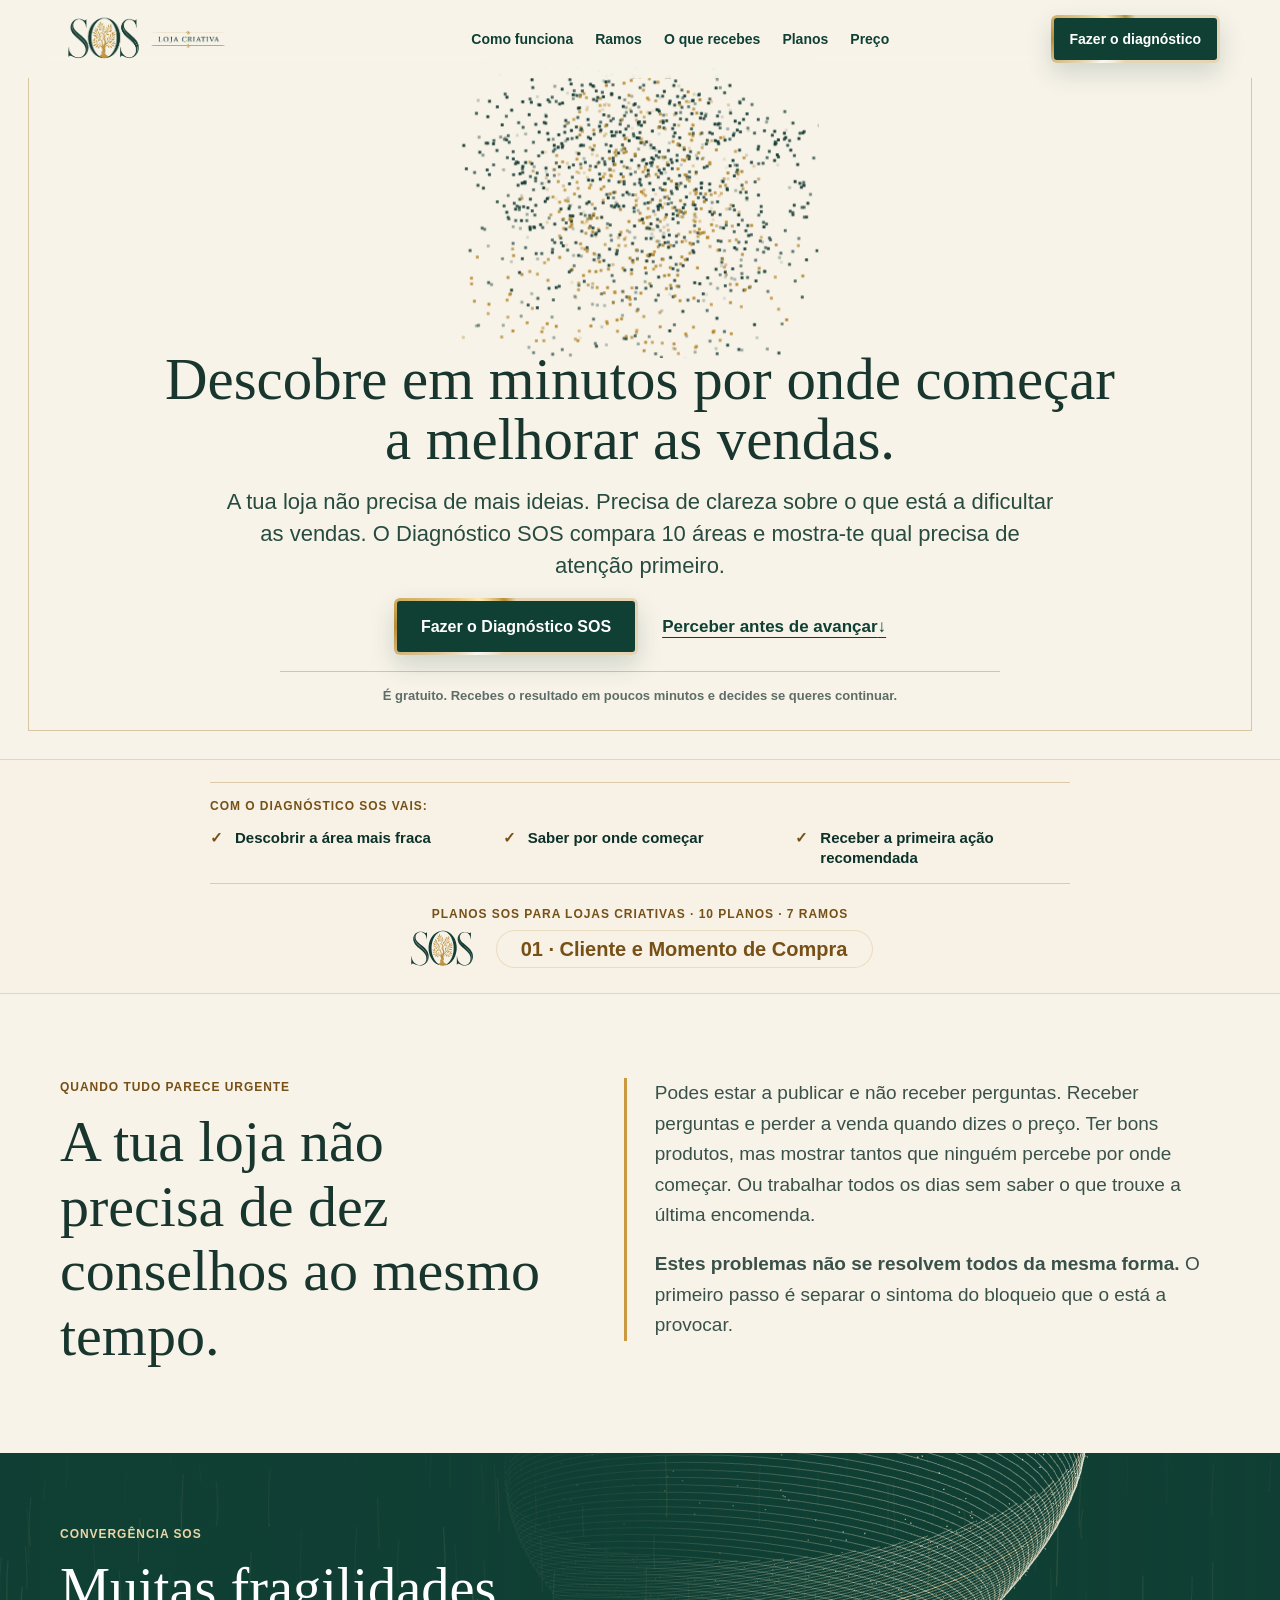
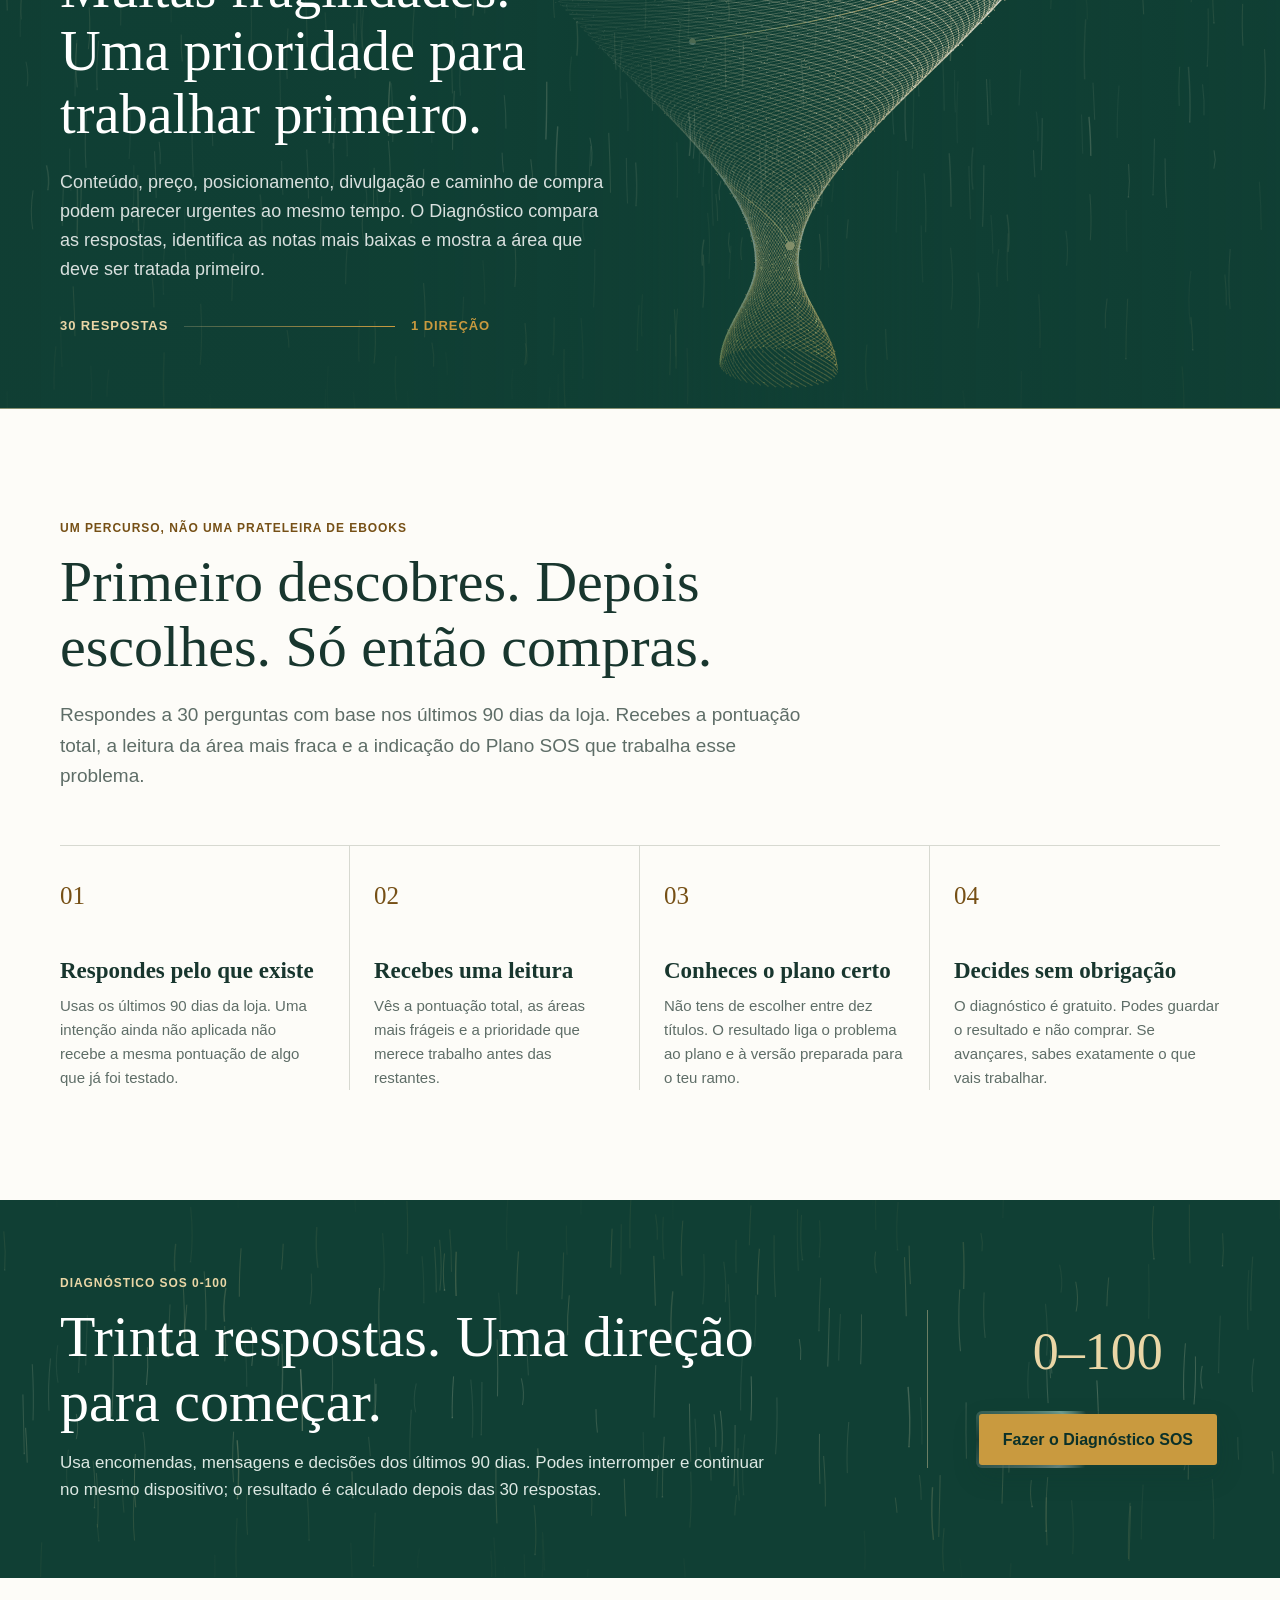
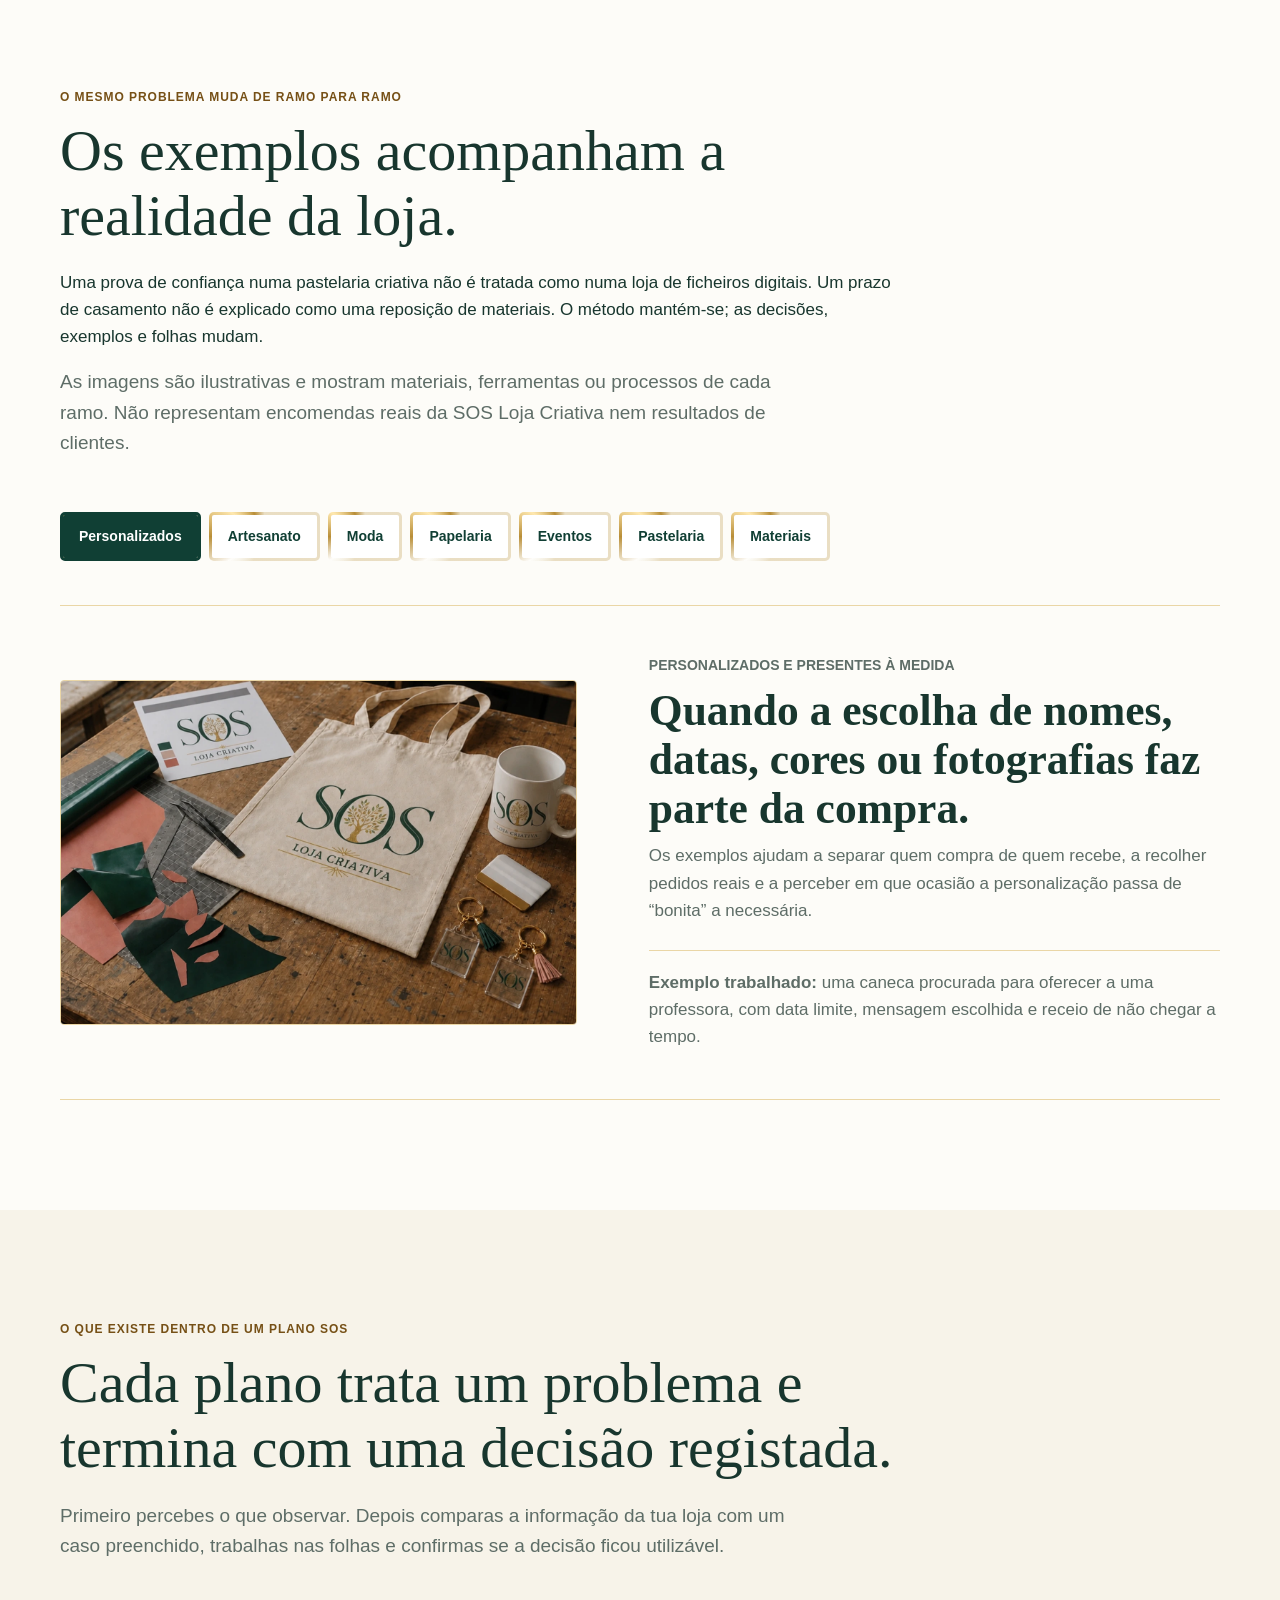
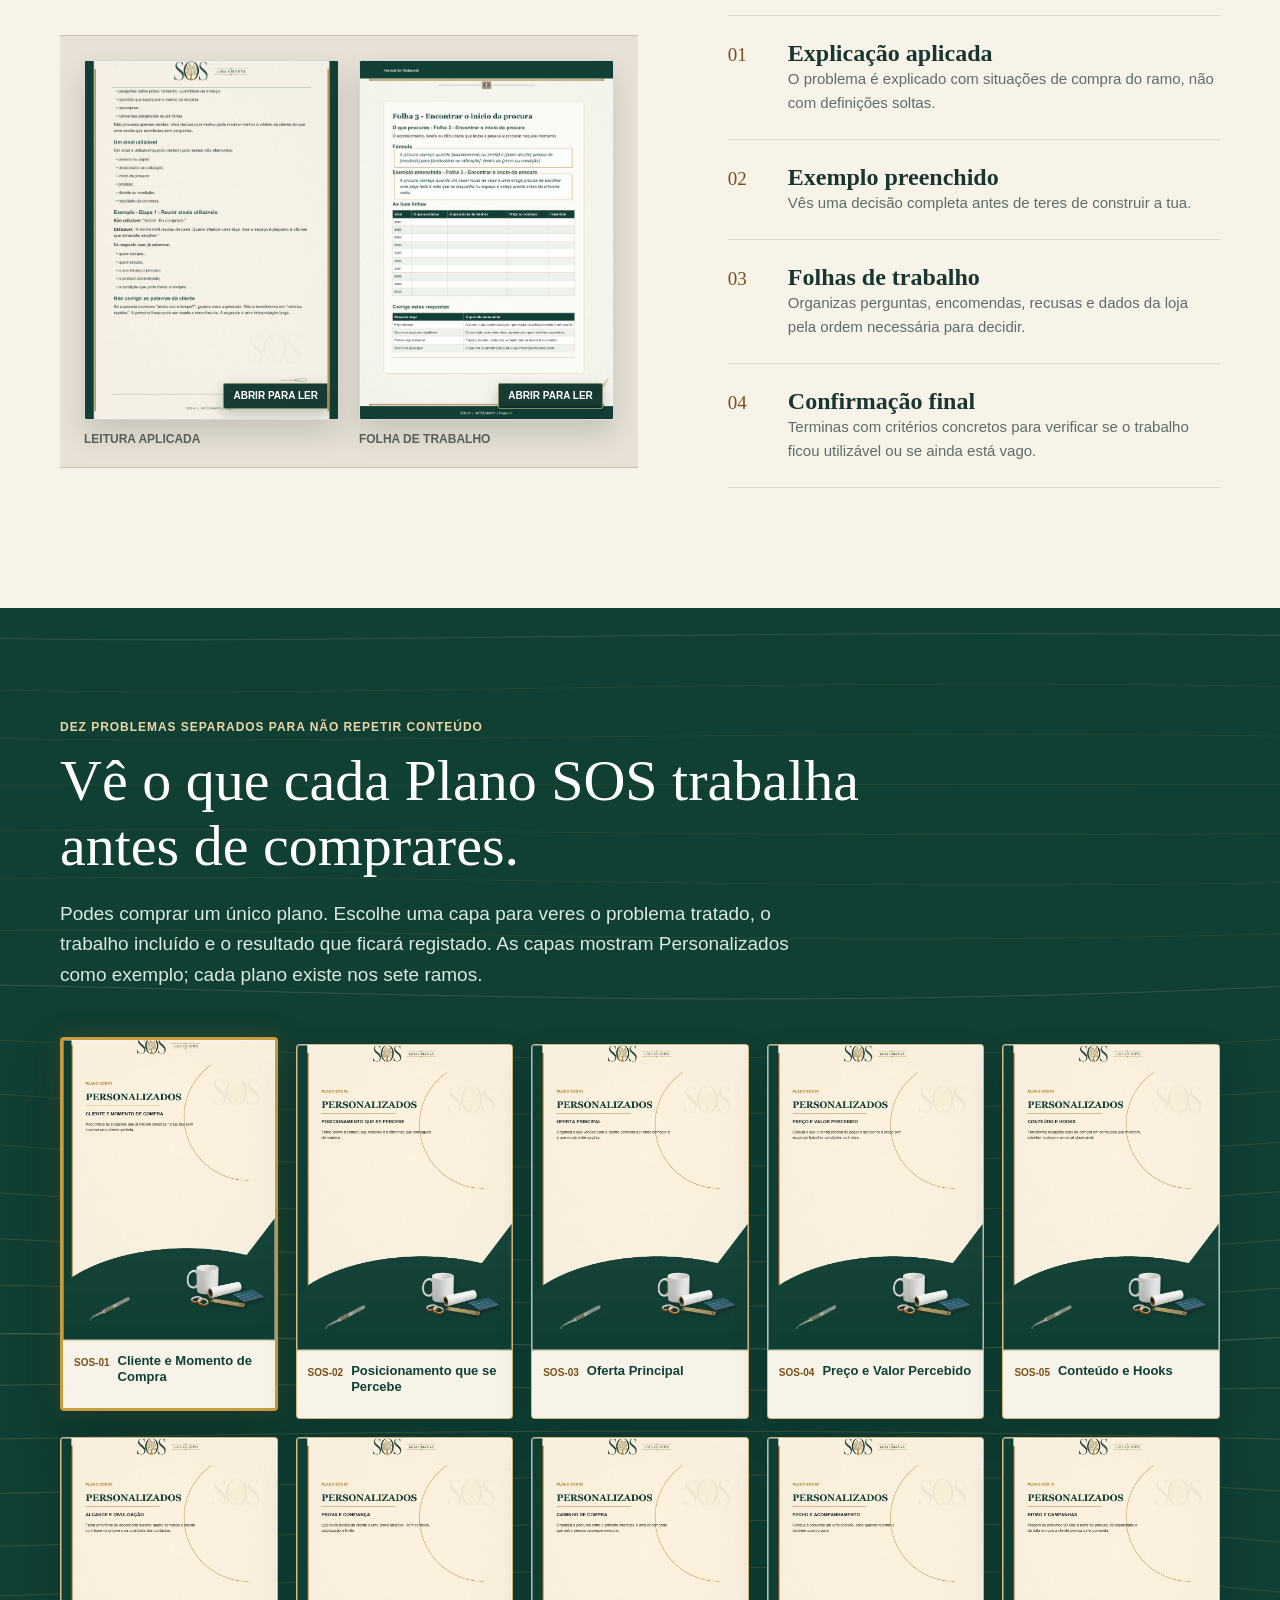
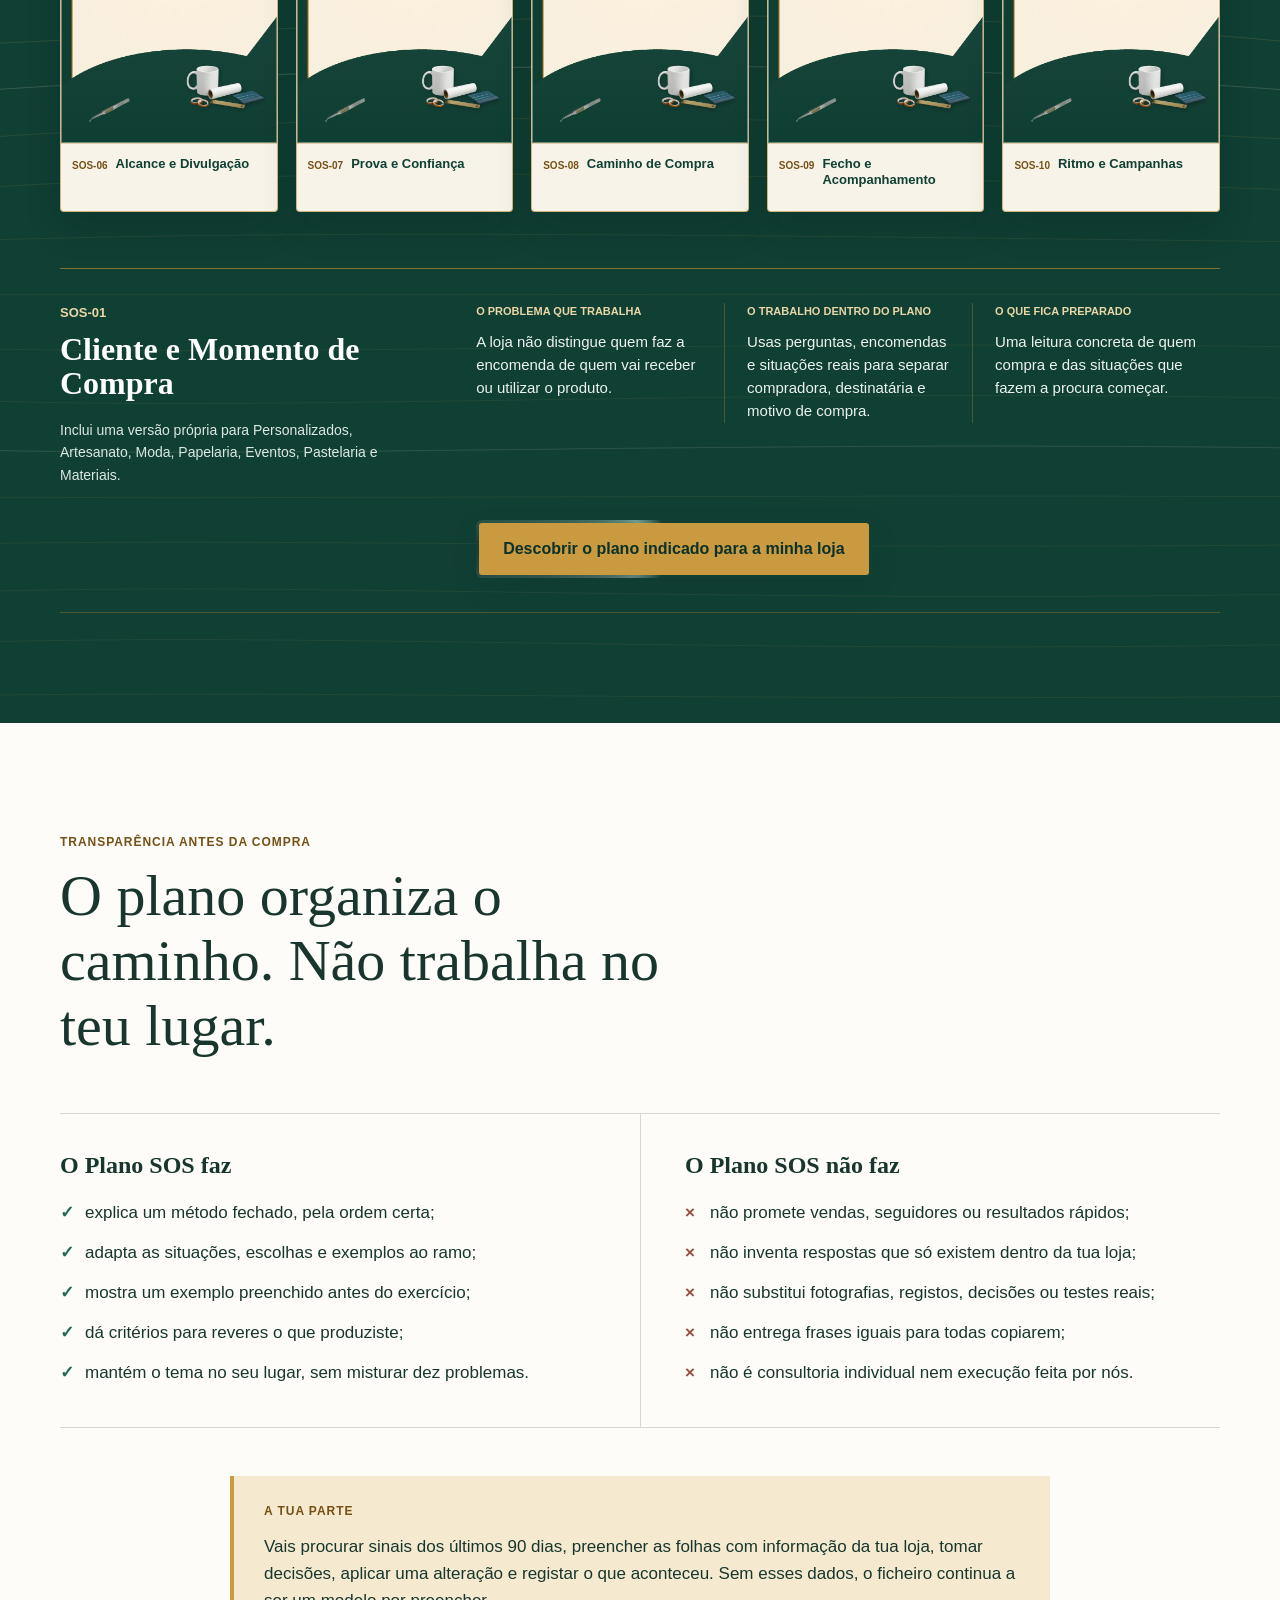
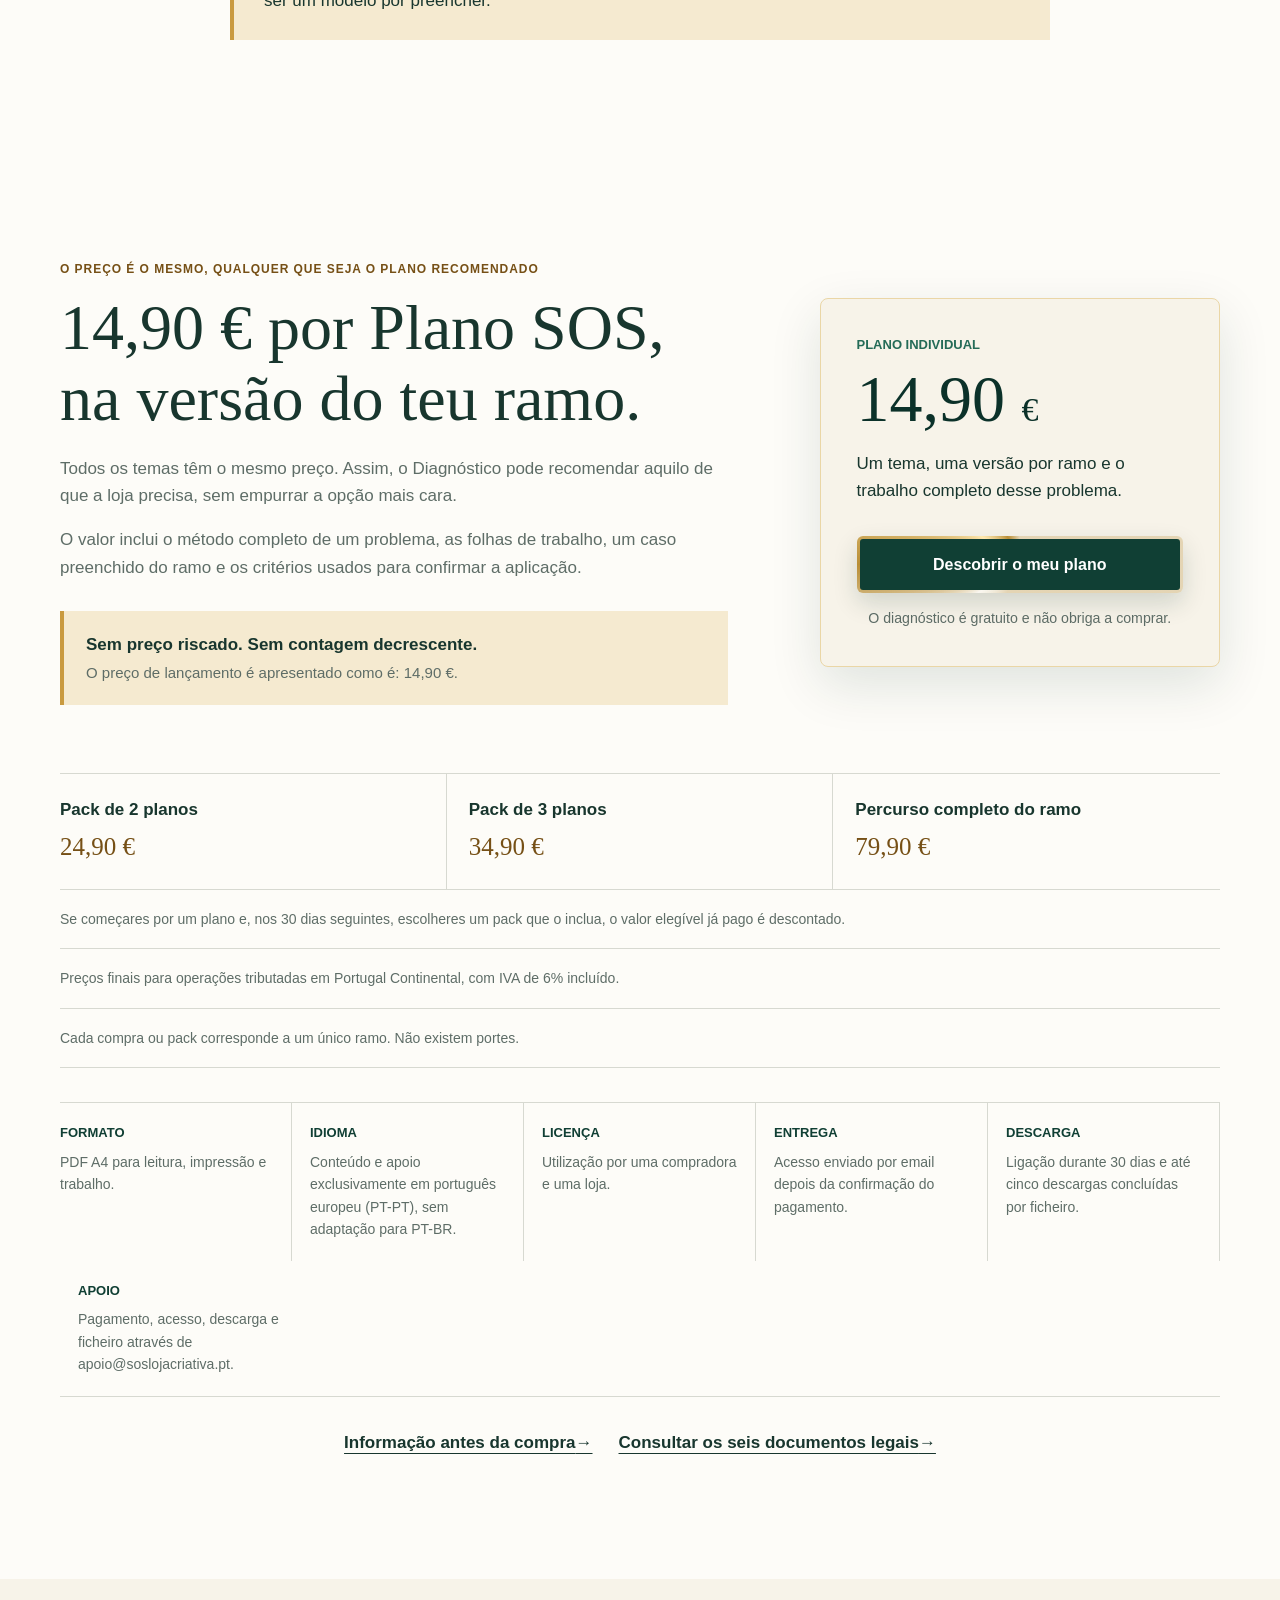
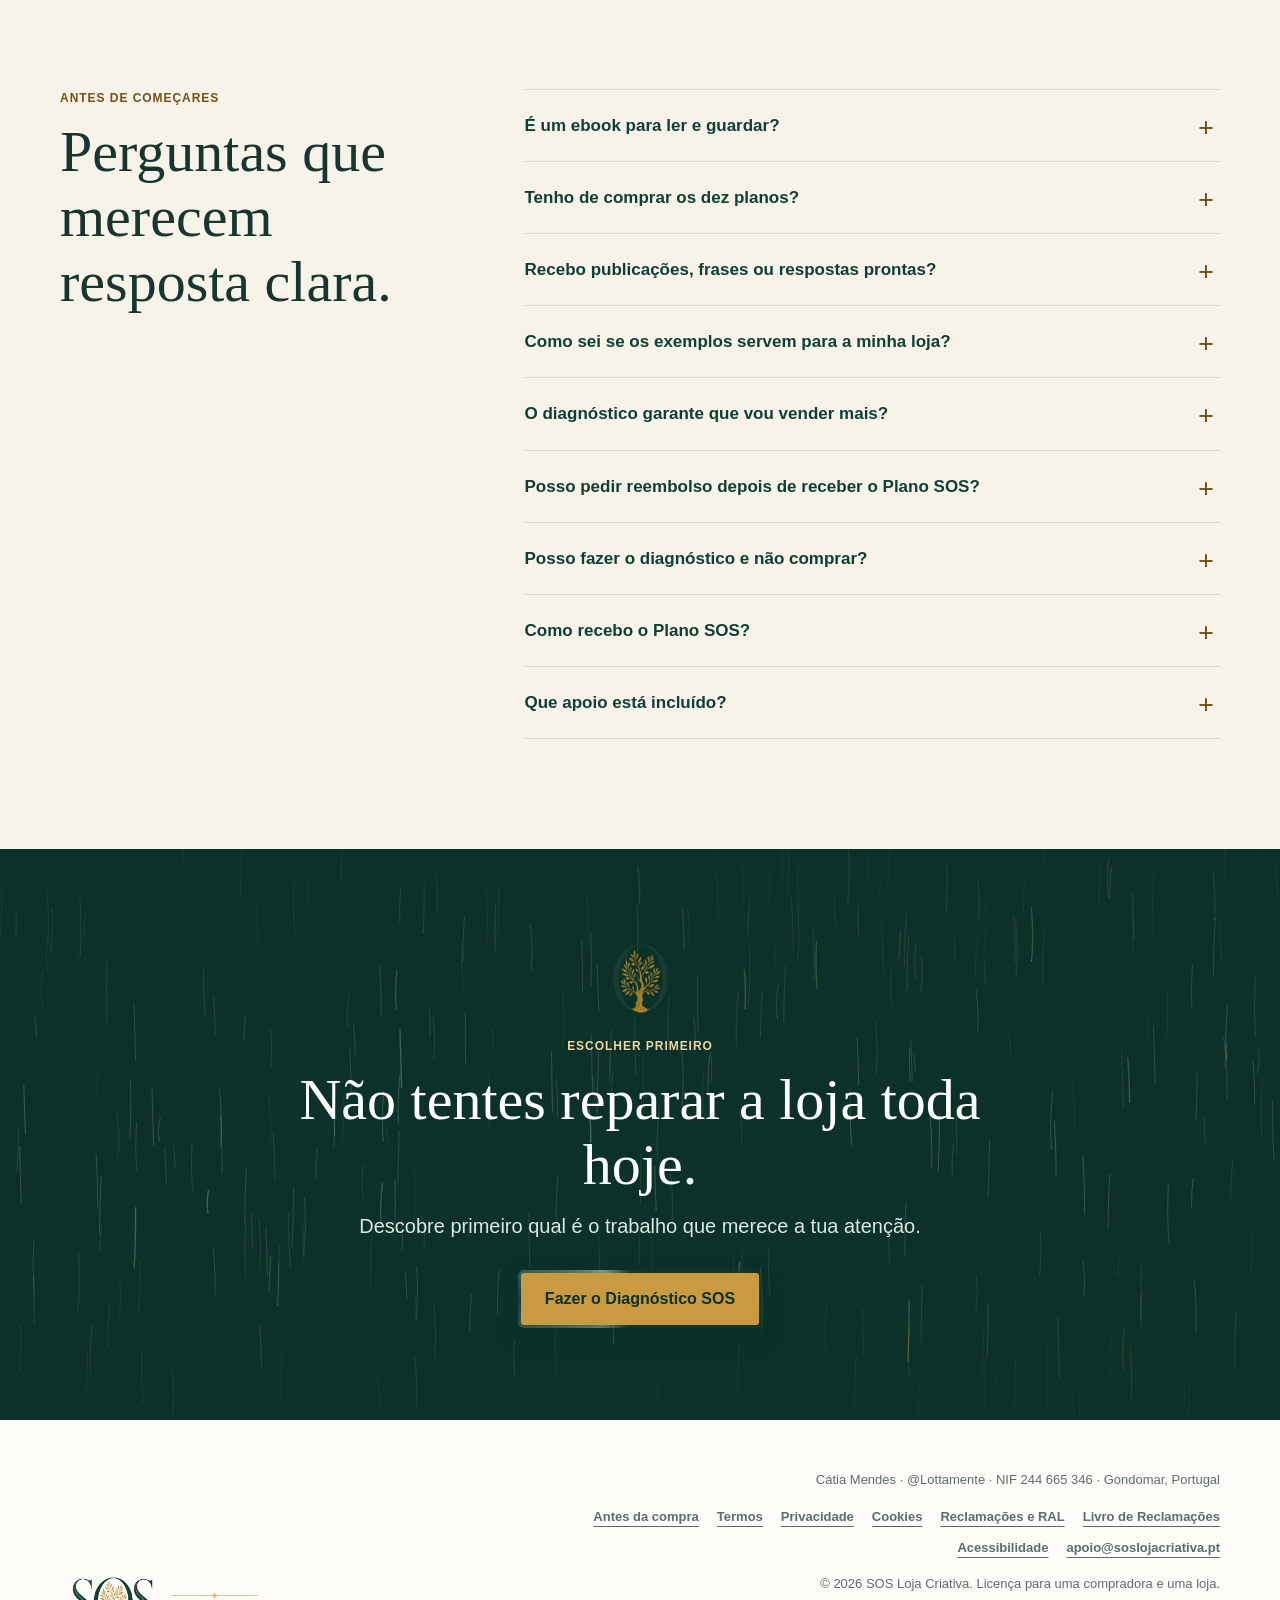
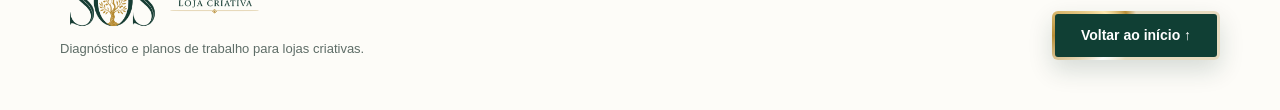
==== index.html @ 716ecaa1 "Refocus landing hero on diagnosis" ====
<!doctype html>
<html lang="pt-PT">
<head>
  <meta charset="utf-8">
  <meta name="viewport" content="width=device-width, initial-scale=1">
  <meta name="description" content="Descobre qual das 10 áreas da tua loja precisa de atenção primeiro e recebe uma direção clara para começares.">
  <meta name="theme-color" content="#103f34">
  <meta property="og:type" content="website">
  <meta property="og:title" content="Descobre por onde começar a melhorar as vendas | SOS Loja Criativa">
  <meta property="og:description" content="Faz o Diagnóstico SOS gratuito e percebe qual das 10 áreas da tua loja precisa de atenção primeiro.">
  <meta property="og:url" content="https://soslojacriativa.pt/">
  <meta property="og:image" content="https://soslojacriativa.pt/assets/og.png">
  <meta property="og:image:width" content="1200">
  <meta property="og:image:height" content="630">
  <meta property="og:image:alt" content="Planos SOS para lojas criativas">
  <meta name="twitter:card" content="summary_large_image">
  <meta name="twitter:title" content="Descobre por onde começar a melhorar as vendas | SOS Loja Criativa">
  <meta name="twitter:description" content="Faz o Diagnóstico SOS gratuito e percebe qual das 10 áreas da tua loja precisa de atenção primeiro.">
  <meta name="twitter:image" content="https://soslojacriativa.pt/assets/og.png">
  <title>SOS Loja Criativa | Descobre por onde começar a melhorar as vendas</title>
  <link rel="canonical" href="https://soslojacriativa.pt/">
  <link rel="icon" type="image/png" href="assets/logo-icon.png">
  <link rel="stylesheet" href="styles.css?v=20260817-hero-problema-1">
  <script src="app.js?v=20260817-preview-reader-1" defer></script>
  <script src="sos-motion.js?v=20260814-documentacao-v2a" defer></script>
</head>
<body>
  <a class="skip-link" href="#conteudo" data-focus-target>Saltar para o conteúdo</a>

  <header class="site-header" data-header>
    <a class="brand" href="#inicio" aria-label="SOS Loja Criativa, início">
      <img src="assets/logo-horizontal.png" alt="SOS Loja Criativa">
    </a>
    <nav class="main-nav" aria-label="Navegação principal">
      <a href="#como-funciona">Como funciona</a>
      <a href="#ramos">Ramos</a>
      <a href="#o-que-recebes">O que recebes</a>
      <a href="#planos">Planos</a>
      <a href="#preco">Preço</a>
    </nav>
    <div class="header-actions">
      <a class="button button-small" href="diagnostico/index.html"><span class="button-effect-label">Fazer o diagnóstico</span></a>
    </div>
  </header>

  <main id="conteudo" tabindex="-1">
    <section class="hero" id="inicio" tabindex="-1">
      <div class="hero-logo-stage" aria-hidden="true">
        <div class="hero-logo" data-sos-logo data-logo-src="assets/logo-vertical.svg">
          <img class="hero-logo-fallback" src="assets/logo-vertical.svg" alt="" width="1600" height="1381">
          <canvas class="hero-logo-reveal" aria-hidden="true"></canvas>
          <div class="hero-logo-lens" aria-hidden="true">
            <img class="hero-logo-lens-image" src="assets/logo-vertical.svg" alt="" width="1600" height="1381">
          </div>
        </div>
      </div>
      <div class="hero-inner">
        <div class="hero-copy">
          <h1>Descobre em minutos por onde começar a melhorar as vendas.</h1>
          <p class="hero-lead">A tua loja não precisa de mais ideias. Precisa de clareza sobre o que está a dificultar as vendas. O Diagnóstico SOS compara 10 áreas e mostra-te qual precisa de atenção primeiro.</p>
          <div class="hero-actions">
            <a class="button" href="diagnostico/index.html"><span class="button-effect-label">Fazer o Diagnóstico SOS</span></a>
            <a class="text-link" href="#como-funciona">Perceber antes de avançar <span aria-hidden="true">↓</span></a>
          </div>
          <p class="hero-trust">É gratuito. Recebes o resultado em poucos minutos e decides se queres continuar.</p>
        </div>
      </div>
      <ol class="visually-hidden">
        <li>SOS-01 Cliente e Momento de Compra</li>
        <li>SOS-02 Posicionamento que se Percebe</li>
        <li>SOS-03 Oferta Principal</li>
        <li>SOS-04 Preço e Valor Percebido</li>
        <li>SOS-05 Conteúdo e Hooks</li>
        <li>SOS-06 Alcance e Divulgação</li>
        <li>SOS-07 Prova e Confiança</li>
        <li>SOS-08 Caminho de Compra</li>
        <li>SOS-09 Fecho e Acompanhamento</li>
        <li>SOS-10 Ritmo e Campanhas</li>
      </ol>
    </section>

    <div class="hero-product-strip">
      <div class="hero-benefits" aria-label="Com o Diagnóstico SOS vais">
        <p>Com o Diagnóstico SOS vais:</p>
        <ul>
          <li>Descobrir a área mais fraca</li>
          <li>Saber por onde começar</li>
          <li>Receber a primeira ação recomendada</li>
        </ul>
      </div>
      <div class="plan-carousel" data-plan-carousel aria-hidden="true">
        <p class="plan-carousel-title">Planos SOS para lojas criativas · 10 planos · 7 ramos</p>
        <div class="plan-carousel-row">
          <span class="plan-carousel-prefix">
            <img src="assets/logo-monogram.svg" alt="" width="1600" height="953">
          </span>
          <span class="plan-carousel-badge" data-plan-carousel-badge>
            <span class="plan-carousel-text" data-plan-carousel-text>01 · Cliente e Momento de Compra</span>
          </span>
        </div>
      </div>
    </div>

    <section class="recognition band">
      <div class="section-inner recognition-grid">
        <div>
          <p class="eyebrow">Quando tudo parece urgente</p>
          <h2>A tua loja não precisa de dez conselhos ao mesmo tempo.</h2>
        </div>
        <div class="recognition-copy">
          <p>Podes estar a publicar e não receber perguntas. Receber perguntas e perder a venda quando dizes o preço. Ter bons produtos, mas mostrar tantos que ninguém percebe por onde começar. Ou trabalhar todos os dias sem saber o que trouxe a última encomenda.</p>
          <p><strong>Estes problemas não se resolvem todos da mesma forma.</strong> O primeiro passo é separar o sintoma do bloqueio que o está a provocar.</p>
        </div>
      </div>
    </section>

    <section class="convergence-preview sos-rain-band" id="convergencia-sos" data-convergence-preview data-sos-rain aria-labelledby="convergence-title">
      <div class="convergence-canvas" aria-hidden="true">
        <canvas data-convergence-canvas aria-hidden="true"></canvas>
      </div>
      <div class="section-inner convergence-inner">
        <div class="convergence-copy">
          <p class="eyebrow eyebrow-light">Convergência SOS</p>
          <h2 id="convergence-title">Muitas fragilidades. Uma prioridade para trabalhar primeiro.</h2>
          <p>Conteúdo, preço, posicionamento, divulgação e caminho de compra podem parecer urgentes ao mesmo tempo. O Diagnóstico compara as respostas, identifica as notas mais baixas e mostra a área que deve ser tratada primeiro.</p>
          <div class="convergence-direction" aria-label="Trinta respostas organizadas numa direção">
            <span>30 respostas</span>
            <i aria-hidden="true"></i>
            <strong>1 direção</strong>
          </div>
        </div>
      </div>
    </section>

    <section class="process" id="como-funciona">
      <div class="section-inner">
        <div class="section-heading">
          <p class="eyebrow">Um percurso, não uma prateleira de ebooks</p>
          <h2>Primeiro descobres. Depois escolhes. Só então compras.</h2>
          <p>Respondes a 30 perguntas com base nos últimos 90 dias da loja. Recebes a pontuação total, a leitura da área mais fraca e a indicação do Plano SOS que trabalha esse problema.</p>
        </div>
        <ol class="steps">
          <li>
            <span class="step-number">01</span>
            <h3>Respondes pelo que existe</h3>
            <p>Usas os últimos 90 dias da loja. Uma intenção ainda não aplicada não recebe a mesma pontuação de algo que já foi testado.</p>
          </li>
          <li>
            <span class="step-number">02</span>
            <h3>Recebes uma leitura</h3>
            <p>Vês a pontuação total, as áreas mais frágeis e a prioridade que merece trabalho antes das restantes.</p>
          </li>
          <li>
            <span class="step-number">03</span>
            <h3>Conheces o plano certo</h3>
            <p>Não tens de escolher entre dez títulos. O resultado liga o problema ao plano e à versão preparada para o teu ramo.</p>
          </li>
          <li>
            <span class="step-number">04</span>
            <h3>Decides sem obrigação</h3>
            <p>O diagnóstico é gratuito. Podes guardar o resultado e não comprar. Se avançares, sabes exatamente o que vais trabalhar.</p>
          </li>
        </ol>
      </div>
    </section>

    <section class="diagnostic-cta band-dark sos-rain-band" data-sos-rain>
      <div class="section-inner diagnostic-layout">
        <div>
          <p class="eyebrow eyebrow-light">Diagnóstico SOS 0-100</p>
          <h2>Trinta respostas. Uma direção para começar.</h2>
          <p>Usa encomendas, mensagens e decisões dos últimos 90 dias. Podes interromper e continuar no mesmo dispositivo; o resultado é calculado depois das 30 respostas.</p>
        </div>
        <div class="diagnostic-action">
          <span class="large-number">0–100</span>
          <a class="button button-gold" href="diagnostico/index.html"><span class="button-effect-label">Fazer o Diagnóstico SOS</span></a>
        </div>
      </div>
    </section>

    <section class="branches" id="ramos">
      <div class="section-inner">
        <div class="section-heading">
          <p class="eyebrow">O mesmo problema muda de ramo para ramo</p>
          <h2>Os exemplos acompanham a realidade da loja.</h2>
          <p>Uma prova de confiança numa pastelaria criativa não é tratada como numa loja de ficheiros digitais. Um prazo de casamento não é explicado como uma reposição de materiais. O método mantém-se; as decisões, exemplos e folhas mudam.</p>
          <p class="branch-visual-note">As imagens são ilustrativas e mostram materiais, ferramentas ou processos de cada ramo. Não representam encomendas reais da SOS Loja Criativa nem resultados de clientes.</p>
        </div>

        <div class="branch-tabs" role="tablist" aria-label="Escolher ramo">
          <button class="branch-tab is-active" id="branch-tab-personalizados" type="button" role="tab" aria-selected="true" aria-controls="branch-panel" tabindex="0" data-branch="personalizados"><span class="button-effect-label">Personalizados</span></button>
          <button class="branch-tab" id="branch-tab-artesanato" type="button" role="tab" aria-selected="false" aria-controls="branch-panel" tabindex="-1" data-branch="artesanato"><span class="button-effect-label">Artesanato</span></button>
          <button class="branch-tab" id="branch-tab-moda" type="button" role="tab" aria-selected="false" aria-controls="branch-panel" tabindex="-1" data-branch="moda"><span class="button-effect-label">Moda</span></button>
          <button class="branch-tab" id="branch-tab-papelaria" type="button" role="tab" aria-selected="false" aria-controls="branch-panel" tabindex="-1" data-branch="papelaria"><span class="button-effect-label">Papelaria</span></button>
          <button class="branch-tab" id="branch-tab-eventos" type="button" role="tab" aria-selected="false" aria-controls="branch-panel" tabindex="-1" data-branch="eventos"><span class="button-effect-label">Eventos</span></button>
          <button class="branch-tab" id="branch-tab-pastelaria" type="button" role="tab" aria-selected="false" aria-controls="branch-panel" tabindex="-1" data-branch="pastelaria"><span class="button-effect-label">Pastelaria</span></button>
          <button class="branch-tab" id="branch-tab-materiais" type="button" role="tab" aria-selected="false" aria-controls="branch-panel" tabindex="-1" data-branch="materiais"><span class="button-effect-label">Materiais</span></button>
        </div>

        <div class="branch-stage" id="branch-panel" role="tabpanel" aria-labelledby="branch-tab-personalizados" aria-live="polite" tabindex="0">
          <div class="branch-image-wrap">
            <img id="branch-image" src="assets/editorial/personalizados.webp" alt="Saco de pano e caneca personalizados com o logótipo SOS Loja Criativa numa bancada de trabalho" width="1440" height="960" loading="lazy">
          </div>
          <div class="branch-copy">
            <p class="branch-kicker" id="branch-kicker">Personalizados e presentes à medida</p>
            <h3 id="branch-title">Quando a escolha de nomes, datas, cores ou fotografias faz parte da compra.</h3>
            <p id="branch-text">Os exemplos ajudam a separar quem compra de quem recebe, a recolher pedidos reais e a perceber em que ocasião a personalização passa de “bonita” a necessária.</p>
            <p class="branch-example"><strong>Exemplo trabalhado:</strong> <span id="branch-example">uma caneca procurada para oferecer a uma professora, com data limite, mensagem escolhida e receio de não chegar a tempo.</span></p>
          </div>
        </div>
      </div>
    </section>

    <section class="deliverables band" id="o-que-recebes">
      <div class="section-inner">
        <div class="section-heading">
          <p class="eyebrow">O que existe dentro de um Plano SOS</p>
          <h2>Cada plano trata um problema e termina com uma decisão registada.</h2>
          <p>Primeiro percebes o que observar. Depois comparas a informação da tua loja com um caso preenchido, trabalhas nas folhas e confirmas se a decisão ficou utilizável.</p>
        </div>

        <div class="preview-layout">
          <div class="preview-stack" role="region" aria-label="Páginas reais do Plano SOS-01 Artesanato" tabindex="0">
            <figure class="preview-page preview-back">
              <a class="preview-sheet preview-trigger" href="assets/previews/sos01-artesanato-leitura-v11.png" target="_blank" rel="noopener" data-preview-open data-preview-title="Leitura aplicada" aria-label="Abrir a página de leitura aplicada em tamanho grande" aria-haspopup="dialog">
                <img src="assets/previews/sos01-artesanato-leitura-v11.png" alt="Página da versão final do Plano SOS-01 Artesanato com a explicação de um sinal de compra utilizável" width="1323" height="1871" loading="lazy">
                <span class="preview-open-label" aria-hidden="true">Abrir para ler</span>
              </a>
              <figcaption>Leitura aplicada</figcaption>
            </figure>
            <figure class="preview-page preview-front">
              <a class="preview-sheet preview-trigger" href="assets/previews/sos01-artesanato-folha-v11.png" target="_blank" rel="noopener" data-preview-open data-preview-title="Folha de trabalho" aria-label="Abrir a folha de trabalho em tamanho grande" aria-haspopup="dialog">
                <img src="assets/previews/sos01-artesanato-folha-v11.png" alt="Página da versão final do Plano SOS-01 Artesanato com a folha de trabalho para encontrar o início da procura" width="1323" height="1871" loading="lazy">
                <span class="preview-open-label" aria-hidden="true">Abrir para ler</span>
              </a>
              <figcaption>Folha de trabalho</figcaption>
            </figure>
          </div>
          <div class="deliverable-list">
            <div>
              <span>01</span>
              <h3>Explicação aplicada</h3>
              <p>O problema é explicado com situações de compra do ramo, não com definições soltas.</p>
            </div>
            <div>
              <span>02</span>
              <h3>Exemplo preenchido</h3>
              <p>Vês uma decisão completa antes de teres de construir a tua.</p>
            </div>
            <div>
              <span>03</span>
              <h3>Folhas de trabalho</h3>
              <p>Organizas perguntas, encomendas, recusas e dados da loja pela ordem necessária para decidir.</p>
            </div>
            <div>
              <span>04</span>
              <h3>Confirmação final</h3>
              <p>Terminas com critérios concretos para verificar se o trabalho ficou utilizável ou se ainda está vago.</p>
            </div>
          </div>
        </div>
      </div>
    </section>

    <section class="plan-showcase" id="planos" data-plan-showcase data-sos-flow aria-labelledby="plan-showcase-title">
      <div class="section-inner plan-showcase-inner">
        <div class="section-heading plan-showcase-heading">
          <p class="eyebrow">Dez problemas separados para não repetir conteúdo</p>
          <h2 id="plan-showcase-title">Vê o que cada Plano SOS trabalha antes de comprares.</h2>
          <p>Podes comprar um único plano. Escolhe uma capa para veres o problema tratado, o trabalho incluído e o resultado que ficará registado. As capas mostram Personalizados como exemplo; cada plano existe nos sete ramos.</p>
        </div>

        <ol class="plan-cover-list" aria-label="Escolher um Plano SOS">
          <li><button class="plan-cover is-active" type="button" data-plan-index="0" aria-pressed="true" aria-controls="plan-detail"><span class="plan-cover-media"><img src="assets/covers/sos-01.webp" alt="Capa do SOS-01 Cliente e Momento de Compra, versão Personalizados"></span><span class="plan-cover-label"><span class="plan-cover-code">SOS-01</span><strong>Cliente e Momento de Compra</strong></span></button></li>
          <li><button class="plan-cover" type="button" data-plan-index="1" aria-pressed="false" aria-controls="plan-detail"><span class="plan-cover-media"><img src="assets/covers/sos-02.webp" alt="Capa do SOS-02 Posicionamento que se Percebe, versão Personalizados" loading="lazy"></span><span class="plan-cover-label"><span class="plan-cover-code">SOS-02</span><strong>Posicionamento que se Percebe</strong></span></button></li>
          <li><button class="plan-cover" type="button" data-plan-index="2" aria-pressed="false" aria-controls="plan-detail"><span class="plan-cover-media"><img src="assets/covers/sos-03.webp" alt="Capa do SOS-03 Oferta Principal, versão Personalizados" loading="lazy"></span><span class="plan-cover-label"><span class="plan-cover-code">SOS-03</span><strong>Oferta Principal</strong></span></button></li>
          <li><button class="plan-cover" type="button" data-plan-index="3" aria-pressed="false" aria-controls="plan-detail"><span class="plan-cover-media"><img src="assets/covers/sos-04.webp" alt="Capa do SOS-04 Preço e Valor Percebido, versão Personalizados" loading="lazy"></span><span class="plan-cover-label"><span class="plan-cover-code">SOS-04</span><strong>Preço e Valor Percebido</strong></span></button></li>
          <li><button class="plan-cover" type="button" data-plan-index="4" aria-pressed="false" aria-controls="plan-detail"><span class="plan-cover-media"><img src="assets/covers/sos-05.webp" alt="Capa do SOS-05 Conteúdo e Hooks, versão Personalizados" loading="lazy"></span><span class="plan-cover-label"><span class="plan-cover-code">SOS-05</span><strong>Conteúdo e Hooks</strong></span></button></li>
          <li><button class="plan-cover" type="button" data-plan-index="5" aria-pressed="false" aria-controls="plan-detail"><span class="plan-cover-media"><img src="assets/covers/sos-06.webp" alt="Capa do SOS-06 Alcance e Divulgação, versão Personalizados" loading="lazy"></span><span class="plan-cover-label"><span class="plan-cover-code">SOS-06</span><strong>Alcance e Divulgação</strong></span></button></li>
          <li><button class="plan-cover" type="button" data-plan-index="6" aria-pressed="false" aria-controls="plan-detail"><span class="plan-cover-media"><img src="assets/covers/sos-07.webp" alt="Capa do SOS-07 Prova e Confiança, versão Personalizados" loading="lazy"></span><span class="plan-cover-label"><span class="plan-cover-code">SOS-07</span><strong>Prova e Confiança</strong></span></button></li>
          <li><button class="plan-cover" type="button" data-plan-index="7" aria-pressed="false" aria-controls="plan-detail"><span class="plan-cover-media"><img src="assets/covers/sos-08.webp" alt="Capa do SOS-08 Caminho de Compra, versão Personalizados" loading="lazy"></span><span class="plan-cover-label"><span class="plan-cover-code">SOS-08</span><strong>Caminho de Compra</strong></span></button></li>
          <li><button class="plan-cover" type="button" data-plan-index="8" aria-pressed="false" aria-controls="plan-detail"><span class="plan-cover-media"><img src="assets/covers/sos-09.webp" alt="Capa do SOS-09 Fecho e Acompanhamento, versão Personalizados" loading="lazy"></span><span class="plan-cover-label"><span class="plan-cover-code">SOS-09</span><strong>Fecho e Acompanhamento</strong></span></button></li>
          <li><button class="plan-cover" type="button" data-plan-index="9" aria-pressed="false" aria-controls="plan-detail"><span class="plan-cover-media"><img src="assets/covers/sos-10.webp" alt="Capa do SOS-10 Ritmo e Campanhas, versão Personalizados" loading="lazy"></span><span class="plan-cover-label"><span class="plan-cover-code">SOS-10</span><strong>Ritmo e Campanhas</strong></span></button></li>
        </ol>

        <div class="plan-detail" id="plan-detail" aria-live="polite">
          <div class="plan-detail-heading">
            <p class="plan-detail-code" id="plan-detail-code">SOS-01</p>
            <h3 id="plan-detail-title">Cliente e Momento de Compra</h3>
            <p class="plan-detail-branch">Inclui uma versão própria para Personalizados, Artesanato, Moda, Papelaria, Eventos, Pastelaria e Materiais.</p>
          </div>
          <div class="plan-detail-grid">
            <div><span>O problema que trabalha</span><p id="plan-detail-problem">A loja não distingue quem faz a encomenda de quem vai receber ou utilizar o produto.</p></div>
            <div><span>O trabalho dentro do plano</span><p id="plan-detail-work">Usas perguntas, encomendas e situações reais para separar compradora, destinatária e motivo de compra.</p></div>
            <div><span>O que fica preparado</span><p id="plan-detail-result">Uma leitura concreta de quem compra e das situações que fazem a procura começar.</p></div>
          </div>
          <a class="button button-gold plan-detail-cta" href="diagnostico/index.html"><span class="button-effect-label">Descobrir o plano indicado para a minha loja</span></a>
        </div>
      </div>
    </section>

    <section class="responsibility">
      <div class="section-inner">
        <div class="section-heading narrow">
          <p class="eyebrow">Transparência antes da compra</p>
          <h2>O plano organiza o caminho. Não trabalha no teu lugar.</h2>
        </div>
        <div class="responsibility-grid">
          <div class="included">
            <h3>O Plano SOS faz</h3>
            <ul>
              <li>explica um método fechado, pela ordem certa;</li>
              <li>adapta as situações, escolhas e exemplos ao ramo;</li>
              <li>mostra um exemplo preenchido antes do exercício;</li>
              <li>dá critérios para reveres o que produziste;</li>
              <li>mantém o tema no seu lugar, sem misturar dez problemas.</li>
            </ul>
          </div>
          <div class="not-included">
            <h3>O Plano SOS não faz</h3>
            <ul>
              <li>não promete vendas, seguidores ou resultados rápidos;</li>
              <li>não inventa respostas que só existem dentro da tua loja;</li>
              <li>não substitui fotografias, registos, decisões ou testes reais;</li>
              <li>não entrega frases iguais para todas copiarem;</li>
              <li>não é consultoria individual nem execução feita por nós.</li>
            </ul>
          </div>
        </div>
        <div class="your-work">
          <p class="eyebrow">A tua parte</p>
          <p>Vais procurar sinais dos últimos 90 dias, preencher as folhas com informação da tua loja, tomar decisões, aplicar uma alteração e registar o que aconteceu. Sem esses dados, o ficheiro continua a ser um modelo por preencher.</p>
        </div>
      </div>
    </section>

    <section class="pricing" id="preco">
      <div class="section-inner pricing-layout">
        <div class="pricing-copy">
          <p class="eyebrow">O preço é o mesmo, qualquer que seja o plano recomendado</p>
          <h2>14,90 € por Plano SOS, na versão do teu ramo.</h2>
          <p>Todos os temas têm o mesmo preço. Assim, o Diagnóstico pode recomendar aquilo de que a loja precisa, sem empurrar a opção mais cara.</p>
          <p>O valor inclui o método completo de um problema, as folhas de trabalho, um caso preenchido do ramo e os critérios usados para confirmar a aplicação.</p>
          <div class="pricing-note">
            <strong>Sem preço riscado. Sem contagem decrescente.</strong>
            <span>O preço de lançamento é apresentado como é: 14,90 €.</span>
          </div>
        </div>
        <div class="price-panel">
          <p class="price-label">Plano individual</p>
          <p class="price">14,90 <span>€</span></p>
          <p>Um tema, uma versão por ramo e o trabalho completo desse problema.</p>
          <a class="button" href="diagnostico/index.html"><span class="button-effect-label">Descobrir o meu plano</span></a>
          <small>O diagnóstico é gratuito e não obriga a comprar.</small>
        </div>
      </div>
      <div class="section-inner pack-strip">
        <div><strong>Pack de 2 planos</strong><span>24,90 €</span></div>
        <div><strong>Pack de 3 planos</strong><span>34,90 €</span></div>
        <div><strong>Percurso completo do ramo</strong><span>79,90 €</span></div>
        <p>Se começares por um plano e, nos 30 dias seguintes, escolheres um pack que o inclua, o valor elegível já pago é descontado.</p>
        <p>Preços finais para operações tributadas em Portugal Continental, com IVA de 6% incluído.</p>
        <p>Cada compra ou pack corresponde a um único ramo. Não existem portes.</p>
      </div>
      <div class="section-inner purchase-facts" aria-label="Condições principais da compra">
        <div><strong>Formato</strong><span>PDF A4 para leitura, impressão e trabalho.</span></div>
        <div><strong>Idioma</strong><span>Conteúdo e apoio exclusivamente em português europeu (PT-PT), sem adaptação para PT-BR.</span></div>
        <div><strong>Licença</strong><span>Utilização por uma compradora e uma loja.</span></div>
        <div><strong>Entrega</strong><span>Acesso enviado por email depois da confirmação do pagamento.</span></div>
        <div><strong>Descarga</strong><span>Ligação durante 30 dias e até cinco descargas concluídas por ficheiro.</span></div>
        <div><strong>Apoio</strong><span>Pagamento, acesso, descarga e ficheiro através de apoio@soslojacriativa.pt.</span></div>
      </div>
      <div class="section-inner pricing-legal-entry">
        <a class="text-link" href="legal/informacao-antes-da-compra.html">Informação antes da compra <span aria-hidden="true">→</span></a>
        <a class="text-link" href="legal/index.html">Consultar os seis documentos legais <span aria-hidden="true">→</span></a>
      </div>
    </section>

    <section class="faq band">
      <div class="section-inner faq-layout">
        <div class="section-heading narrow">
          <p class="eyebrow">Antes de começares</p>
          <h2>Perguntas que merecem resposta clara.</h2>
        </div>
        <div class="faq-list">
          <details>
            <summary>É um ebook para ler e guardar?</summary>
            <p>É um ficheiro PDF A4 de leitura e trabalho. Tem explicação, mas não foi feito apenas para guardar: lês uma parte, aplicas à tua loja, completas as folhas e confirmas o resultado antes de avançar.</p>
          </details>
          <details>
            <summary>Tenho de comprar os dez planos?</summary>
            <p>Não. O Diagnóstico identifica a prioridade e recomenda um plano. Podes comprar apenas esse, trabalhar e voltar a avaliar a loja mais tarde.</p>
          </details>
          <details>
            <summary>Recebo publicações, frases ou respostas prontas?</summary>
            <p>Recebes estruturas, critérios e exemplos preenchidos. Não seria honesto entregar a mesma frase a lojas com produtos, clientes, prazos e formas de venda diferentes.</p>
          </details>
          <details>
            <summary>Como sei se os exemplos servem para a minha loja?</summary>
            <p>Existem versões próprias para Personalizados, Artesanato, Moda, Papelaria, Eventos, Pastelaria e Materiais. O ramo é escolhido antes das 30 perguntas.</p>
          </details>
          <details>
            <summary>O diagnóstico garante que vou vender mais?</summary>
            <p>Não. Mostra onde a estrutura está fraca e dá uma direção fundamentada. As vendas dependem do produto, da procura, da execução e das decisões que tomares depois.</p>
          </details>
          <details>
            <summary>Posso pedir reembolso depois de receber o Plano SOS?</summary>
            <p>Depois de pedires o acesso imediato e iniciares o acesso ou a descarga, não existe reembolso por arrependimento. Esta regra não retira os direitos legais aplicáveis se o ficheiro não for entregue, não corresponder ao produto anunciado ou apresentar uma falta de conformidade relevante.</p>
          </details>
          <details>
            <summary>Posso fazer o diagnóstico e não comprar?</summary>
            <p>Sim. O resultado é teu. Só compras se quiseres trabalhar essa prioridade com um método já organizado para o teu ramo.</p>
          </details>
          <details>
            <summary>Como recebo o Plano SOS?</summary>
            <p>Depois da confirmação do pagamento, recebes por email uma ligação válida durante 30 dias. Podes concluir até cinco descargas por ficheiro; o PDF que guardares no teu dispositivo não expira.</p>
          </details>
          <details>
            <summary>Que apoio está incluído?</summary>
            <p>O apoio trata dúvidas sobre pagamento, faturação, acesso, ligação, descarga, ficheiro, plano, ramo ou licença. Não inclui consultoria, preenchimento das folhas nem execução do método pela SOS Loja Criativa.</p>
          </details>
        </div>
      </div>
    </section>

    <section class="final-cta sos-rain-band" data-sos-rain>
      <div class="section-inner">
        <img src="assets/logo-icon.png" alt="" aria-hidden="true">
        <p class="eyebrow eyebrow-light">Escolher primeiro</p>
        <h2>Não tentes reparar a loja toda hoje.</h2>
        <p>Descobre primeiro qual é o trabalho que merece a tua atenção.</p>
        <a class="button button-gold" href="diagnostico/index.html"><span class="button-effect-label">Fazer o Diagnóstico SOS</span></a>
      </div>
    </section>
  </main>

  <dialog class="preview-reader" data-preview-reader aria-labelledby="preview-reader-title">
    <div class="preview-reader-shell">
      <header class="preview-reader-header">
        <div>
          <p>Plano SOS-01 · Artesanato</p>
          <h2 id="preview-reader-title" data-preview-reader-title>Página de exemplo</h2>
        </div>
        <div class="preview-reader-actions">
          <a href="assets/previews/sos01-artesanato-leitura-v11.png" target="_blank" rel="noopener" data-preview-original>Abrir original</a>
          <button type="button" data-preview-close aria-label="Fechar a página ampliada" title="Fechar">×</button>
        </div>
      </header>
      <div class="preview-reader-viewport">
        <img data-preview-reader-image alt="">
      </div>
    </div>
  </dialog>

  <footer class="site-footer">
    <div>
      <img src="assets/logo-horizontal.png" alt="SOS Loja Criativa">
      <p>Diagnóstico e planos de trabalho para lojas criativas.</p>
    </div>
    <div class="footer-meta">
      <p>Cátia Mendes · @Lottamente · NIF 244 665 346 · Gondomar, Portugal</p>
      <nav class="footer-links" aria-label="Informação legal e apoio">
        <a href="legal/informacao-antes-da-compra.html">Antes da compra</a>
        <a href="legal/termos-e-condicoes.html">Termos</a>
        <a href="legal/politica-de-privacidade.html">Privacidade</a>
        <a href="legal/cookies-e-armazenamento-local.html">Cookies</a>
        <a href="legal/reclamacoes-e-ral.html">Reclamações e RAL</a>
        <a href="https://www.livroreclamacoes.pt/" rel="external">Livro de Reclamações</a>
        <a href="legal/declaracao-de-acessibilidade.html">Acessibilidade</a>
        <a href="mailto:apoio@soslojacriativa.pt">apoio@soslojacriativa.pt</a>
      </nav>
      <p>© <span data-year></span> SOS Loja Criativa. Licença para uma compradora e uma loja.</p>
      <a class="button button-small back-to-top" href="#inicio" data-focus-target><span class="button-effect-label">Voltar ao início ↑</span></a>
    </div>
  </footer>

  <a class="mobile-cta" href="diagnostico/index.html"><span class="button-effect-label">Diagnóstico gratuito</span></a>
</body>
</html>
---- styles.css ----
:root {
  --green-950: #0b3129;
  --green-900: #103f34;
  --green-800: #175545;
  --green-700: #246b57;
  --green-100: #e8f0ec;
  --gold-700: #765016;
  --gold-600: #b98628;
  --gold-500: #c99a3f;
  --gold-200: #ead6a6;
  --gold-100: #f5ead0;
  --ivory: #f7f3e9;
  --paper: #fdfcf8;
  --white: #ffffff;
  --ink: #18362e;
  --muted: #5e6d67;
  --line: #d7d9d1;
  --rust: #944e3d;
  --shadow: 0 18px 52px rgba(11, 49, 41, 0.12);
  --content: 1160px;
}

* {
  box-sizing: border-box;
}

html {
  scroll-behavior: smooth;
  scroll-padding-top: 92px;
}

body {
  margin: 0;
  background: var(--paper);
  color: var(--ink);
  font-family: Arial, Helvetica, sans-serif;
  font-size: 17px;
  line-height: 1.6;
  letter-spacing: 0;
}

body,
button,
a {
  -webkit-tap-highlight-color: transparent;
}

button,
input {
  font: inherit;
}

img {
  max-width: 100%;
  display: block;
}

a {
  color: inherit;
}

h1,
h2,
h3,
p {
  margin-top: 0;
}

h1,
h2,
h3 {
  font-family: Georgia, "Times New Roman", serif;
  line-height: 1.12;
  letter-spacing: 0;
}

h1 {
  margin-bottom: 24px;
  font-size: clamp(48px, 7.2vw, 92px);
  font-weight: 500;
}

h2 {
  margin-bottom: 20px;
  font-size: clamp(34px, 4.6vw, 58px);
  font-weight: 500;
}

h3 {
  margin-bottom: 10px;
  font-size: 24px;
  font-weight: 600;
}

.skip-link {
  position: fixed;
  z-index: 1000;
  top: 10px;
  left: 10px;
  padding: 10px 14px;
  background: var(--white);
  color: var(--green-950);
  transform: translateY(-160%);
}

.skip-link:focus {
  transform: translateY(0);
}

.site-header {
  position: fixed;
  z-index: 100;
  top: 0;
  right: 0;
  left: 0;
  height: 78px;
  display: grid;
  grid-template-columns: 250px 1fr auto;
  align-items: center;
  gap: 28px;
  padding: 10px max(22px, calc((100% - var(--content)) / 2));
  border-bottom: 1px solid transparent;
  background: rgba(247, 243, 233, 0.92);
  backdrop-filter: blur(12px);
  transition: border-color 160ms ease, box-shadow 160ms ease;
}

.site-header.is-scrolled {
  border-color: rgba(157, 110, 29, 0.2);
  box-shadow: 0 6px 24px rgba(11, 49, 41, 0.08);
}

.header-actions {
  display: flex;
  align-items: center;
  gap: 10px;
}

.brand {
  width: 224px;
  display: block;
}

.brand img {
  width: 100%;
  height: 58px;
  object-fit: contain;
  object-position: left center;
}

.main-nav {
  display: flex;
  justify-content: center;
  gap: 22px;
}

.main-nav a {
  color: var(--green-900);
  font-size: 14px;
  font-weight: 700;
  text-decoration: none;
}

.main-nav a:hover {
  color: var(--gold-700);
}

.button {
  min-height: 54px;
  display: inline-flex;
  align-items: center;
  justify-content: center;
  padding: 13px 24px;
  border: 1px solid var(--green-900);
  border-radius: 6px;
  background: var(--green-900);
  color: var(--white);
  font-size: 16px;
  font-weight: 800;
  text-align: center;
  text-decoration: none;
  box-shadow: 0 10px 24px rgba(11, 49, 41, 0.16);
  transition: background 150ms ease, transform 150ms ease, box-shadow 150ms ease;
}

.button:hover {
  --sos-button-surface: var(--green-800);
  transform: translateY(-1px);
  box-shadow: 0 14px 28px rgba(11, 49, 41, 0.2);
}

.button:focus-visible,
.mobile-cta:focus-visible,
.text-link:focus-visible,
.main-nav a:focus-visible,
.branch-tab:focus-visible,
summary:focus-visible {
  outline: 3px solid var(--gold-500);
  outline-offset: 3px;
}

.button-small {
  min-height: 44px;
  padding: 10px 16px;
  font-size: 14px;
}

.button-gold {
  border-color: var(--gold-500);
  background: var(--gold-500);
  color: var(--green-950);
}

.button-gold:hover {
  --sos-button-surface: var(--gold-200);
}

.hero {
  position: relative;
  min-height: 760px;
  overflow: hidden;
  isolation: isolate;
  padding: 350px 24px 30px;
  background: var(--ivory);
  border-bottom: 1px solid var(--gold-200);
}

.hero::before {
  content: "";
  position: absolute;
  z-index: 2;
  inset: 28px;
  border: 1px solid rgba(157, 110, 29, 0.34);
  pointer-events: none;
}

.hero-logo-stage {
  position: absolute;
  z-index: 0;
  top: 58px;
  right: 0;
  left: 0;
  height: 300px;
  overflow: hidden;
  pointer-events: none;
}

.hero-logo {
  position: absolute;
  z-index: 2;
  top: 50%;
  left: 50%;
  width: clamp(310px, 28vw, 360px);
  aspect-ratio: 1600 / 1381;
  pointer-events: auto;
  touch-action: pan-y;
  transform: translate(-50%, -50%);
}

.hero-logo > .hero-logo-fallback,
.hero-logo > .hero-logo-reveal {
  position: absolute;
  inset: 0;
  width: 100%;
  height: 100%;
  display: block;
}

.hero-logo-fallback {
  object-fit: contain;
  filter: drop-shadow(0 5px 9px rgba(11, 49, 41, 0.13));
  opacity: 1;
  transition: opacity 420ms ease;
}

.hero-logo-reveal {
  -webkit-mask-image: radial-gradient(
    ellipse at center,
    #000 0%,
    #000 86%,
    transparent 100%
  );
  mask-image: radial-gradient(
    ellipse at center,
    #000 0%,
    #000 86%,
    transparent 100%
  );
  pointer-events: none;
  opacity: 0;
  transition: opacity 420ms ease;
}

.hero-logo.logo-reveal-active > .hero-logo-fallback {
  opacity: 0;
}

.hero-logo.logo-reveal-active > .hero-logo-reveal {
  opacity: 1;
}

.hero-logo.logo-reveal-settled > .hero-logo-fallback {
  opacity: 1;
}

.hero-logo.logo-reveal-settled > .hero-logo-reveal {
  opacity: 0;
}

.hero-logo-lens {
  position: absolute;
  z-index: 5;
  top: 0;
  left: 0;
  width: clamp(96px, 8vw, 112px);
  aspect-ratio: 1;
  overflow: hidden;
  border: 2px solid rgba(180, 135, 43, 0.96);
  border-radius: 50%;
  background: rgb(247, 241, 230);
  box-shadow:
    0 10px 22px rgba(23, 61, 52, 0.22),
    0 0 0 1px rgba(255, 255, 255, 0.92),
    inset 0 0 0 1px rgba(255, 255, 255, 0.9);
  opacity: 0;
  pointer-events: none;
  transform: scale(0.82);
  transition:
    opacity 160ms ease,
    transform 220ms cubic-bezier(0.22, 1, 0.36, 1);
  will-change: left, top, opacity, transform;
}

.hero-logo-lens::after {
  content: "";
  position: absolute;
  inset: 6px;
  border-top: 2px solid rgba(255, 255, 255, 0.94);
  border-radius: 50%;
  pointer-events: none;
  transform: rotate(-24deg);
}

.hero-logo-lens-image {
  position: absolute;
  inset: auto;
  max-width: none;
  object-fit: fill;
  filter: none;
  opacity: 1;
  transition: none;
}

.hero-logo.logo-lens-active .hero-logo-lens {
  opacity: 1;
  transform: scale(1);
}

.hero-inner {
  position: relative;
  z-index: 3;
  width: min(var(--content), 100%);
  margin: 0 auto;
  text-align: center;
}

.hero-copy {
  max-width: 960px;
  margin: 0 auto;
}

.hero-product-strip {
  overflow: hidden;
  padding: 22px 20px 24px;
  border-bottom: 1px solid var(--gold-200);
  background: #f7f1e6;
}

.plan-carousel {
  width: 100%;
  max-width: 100%;
  display: grid;
  grid-template-columns: minmax(0, 1fr);
  justify-items: center;
  gap: 7px;
  margin: 0 auto;
}

.plan-carousel-title {
  margin: 0;
  color: var(--gold-700);
  font-size: 12px;
  font-weight: 900;
  letter-spacing: 0.08em;
  line-height: 1.35;
  text-transform: uppercase;
}

.plan-carousel-row {
  width: 100%;
  max-width: 100%;
  min-width: 0;
  justify-self: stretch;
  min-height: 40px;
  display: flex;
  align-items: center;
  justify-content: center;
  gap: 20px;
  color: var(--green-900);
  font-size: clamp(16px, 1.65vw, 20px);
  font-weight: 800;
  line-height: 1.15;
}

.plan-carousel-prefix {
  width: 68px;
  flex: 0 0 auto;
}

.plan-carousel-prefix img {
  width: 100%;
  height: auto;
}

.plan-carousel-badge {
  min-width: 0;
  max-width: calc(100% - 88px);
  min-height: 38px;
  display: inline-flex;
  align-items: center;
  justify-content: center;
  overflow: hidden;
  padding: 5px 25px;
  border-radius: 64px;
  background: #f7f1e6;
  color: var(--gold-700);
  box-shadow: inset 0 0 0 1px rgba(180, 135, 43, 0.2);
  transition: width 450ms cubic-bezier(0.22, 1, 0.36, 1);
  white-space: nowrap;
}

.plan-carousel-text {
  max-width: 100%;
  display: inline-flex;
  align-items: center;
  white-space: nowrap;
}

.hero-inner h1 {
  max-width: 1040px;
  margin: 0 auto 16px;
  font-size: clamp(42px, 4.6vw, 60px);
  line-height: 1.02;
}

.eyebrow {
  margin-bottom: 12px;
  color: var(--gold-700);
  font-size: 12px;
  font-weight: 900;
  letter-spacing: 0.08em;
  text-transform: uppercase;
}

.eyebrow-light {
  color: var(--gold-200);
}

.hero-lead {
  max-width: 840px;
  margin: 0 auto 16px;
  color: #284b40;
  font-size: clamp(18px, 1.8vw, 22px);
  line-height: 1.45;
}

.hero-benefits {
  max-width: 860px;
  margin: 0 auto 22px;
  padding: 14px 0;
  border-top: 1px solid rgba(157, 110, 29, 0.3);
  border-bottom: 1px solid rgba(157, 110, 29, 0.3);
}

.hero-benefits > p {
  margin: 0 0 12px;
  color: var(--gold-700);
  font-size: 12px;
  font-weight: 900;
  letter-spacing: 0.08em;
  text-transform: uppercase;
}

.hero-benefits ul {
  display: grid;
  grid-template-columns: repeat(3, minmax(0, 1fr));
  gap: 18px;
  margin: 0;
  padding: 0;
  list-style: none;
}

.hero-benefits li {
  position: relative;
  padding-left: 25px;
  color: var(--green-950);
  font-size: 15px;
  font-weight: 800;
  line-height: 1.35;
  text-align: left;
}

.hero-benefits li::before {
  content: "✓";
  position: absolute;
  top: 0;
  left: 0;
  color: var(--gold-700);
  font-weight: 900;
}

.hero-actions {
  display: flex;
  align-items: center;
  justify-content: center;
  gap: 24px;
}

.text-link {
  min-height: 44px;
  display: inline-flex;
  align-items: center;
  justify-content: center;
  color: var(--green-900);
  font-weight: 800;
  text-underline-offset: 5px;
}

.hero-trust {
  max-width: 720px;
  margin: 16px auto 0;
  padding-top: 14px;
  border-top: 1px solid rgba(157, 110, 29, 0.35);
  color: var(--muted);
  font-size: 13px;
  font-weight: 700;
}

.visually-hidden {
  position: absolute !important;
  width: 1px !important;
  height: 1px !important;
  overflow: hidden !important;
  clip: rect(0 0 0 0) !important;
  clip-path: inset(50%) !important;
  white-space: nowrap !important;
}

.section-inner {
  width: min(var(--content), calc(100% - 44px));
  margin: 0 auto;
}

.band {
  background: var(--ivory);
}

.recognition {
  padding: 84px 0;
}

.recognition-grid {
  display: grid;
  grid-template-columns: 0.9fr 1.1fr;
  gap: 76px;
  align-items: start;
}

.recognition-grid h2 {
  margin-bottom: 0;
}

.recognition-copy {
  padding-left: 28px;
  border-left: 3px solid var(--gold-500);
  color: #395149;
  font-size: 19px;
}

.recognition-copy p:last-child {
  margin-bottom: 0;
}

.convergence-preview {
  position: relative;
  min-height: 520px;
  display: none;
  overflow: hidden;
  isolation: isolate;
  background: var(--green-900);
  color: var(--white);
}

html.has-convergence-preview .convergence-preview {
  display: block;
}

.convergence-preview::before {
  content: "";
  position: absolute;
  z-index: 2;
  inset: 0;
  background: linear-gradient(
    90deg,
    rgba(16, 63, 52, 0.99) 0%,
    rgba(16, 63, 52, 0.97) 32%,
    rgba(16, 63, 52, 0.86) 50%,
    rgba(16, 63, 52, 0.2) 72%,
    rgba(16, 63, 52, 0.03) 100%
  );
  pointer-events: none;
}

.convergence-preview::after {
  content: "";
  position: absolute;
  z-index: 5;
  right: 0;
  bottom: 0;
  left: 0;
  height: 1px;
  background: rgba(234, 214, 166, 0.55);
}

.convergence-canvas {
  position: absolute;
  z-index: 1;
  inset: 0;
  pointer-events: none;
}

.convergence-canvas canvas {
  width: 100%;
  height: 100%;
  display: block;
}

.convergence-inner {
  position: relative;
  z-index: 4;
  min-height: 520px;
  display: flex;
  align-items: center;
  padding: 72px 0;
}

.convergence-copy {
  max-width: 550px;
}

.convergence-copy h2 {
  margin-bottom: 22px;
  color: var(--white);
  font-size: clamp(40px, 4.4vw, 58px);
}

.convergence-copy > p:last-of-type {
  margin-bottom: 0;
  color: rgba(255, 255, 255, 0.84);
  font-size: 18px;
  line-height: 1.62;
}

.convergence-direction {
  max-width: 430px;
  display: grid;
  grid-template-columns: auto 1fr auto;
  gap: 16px;
  align-items: center;
  margin-top: 32px;
  color: var(--gold-200);
  font-size: 13px;
  font-weight: 900;
  letter-spacing: 0.07em;
  text-transform: uppercase;
}

.convergence-direction i {
  height: 1px;
  display: block;
  background: linear-gradient(90deg, rgba(234, 214, 166, 0.22), var(--gold-500));
}

.convergence-direction strong {
  color: var(--gold-500);
}

.process,
.branches,
.responsibility,
.pricing {
  padding: 110px 0;
}

.section-heading {
  max-width: 840px;
  margin-bottom: 54px;
}

.section-heading.narrow {
  max-width: 650px;
}

.section-heading > p:last-child {
  max-width: 760px;
  margin-bottom: 0;
  color: var(--muted);
  font-size: 19px;
}

.steps {
  margin: 0;
  padding: 0;
  border-top: 1px solid var(--line);
  list-style: none;
  display: grid;
  grid-template-columns: repeat(4, 1fr);
}

.steps li {
  min-width: 0;
  padding: 30px 24px 0;
  border-right: 1px solid var(--line);
}

.steps li:first-child {
  padding-left: 0;
}

.steps li:last-child {
  padding-right: 0;
  border-right: 0;
}

.step-number {
  display: block;
  margin-bottom: 42px;
  color: var(--gold-700);
  font-family: Georgia, "Times New Roman", serif;
  font-size: 25px;
}

.steps h3 {
  font-size: 23px;
}

.steps p {
  margin-bottom: 0;
  color: var(--muted);
  font-size: 15px;
}

.band-dark {
  position: relative;
  padding: 74px 0;
  overflow: hidden;
  isolation: isolate;
  background: var(--green-900);
  color: var(--white);
}

.diagnostic-layout {
  display: grid;
  grid-template-columns: 1fr auto;
  gap: 60px;
  align-items: center;
}

.diagnostic-layout h2 {
  margin-bottom: 14px;
}

.diagnostic-layout p:last-child {
  max-width: 720px;
  margin-bottom: 0;
  color: #dce8e3;
}

.diagnostic-action {
  min-width: 270px;
  display: grid;
  justify-items: center;
  gap: 18px;
  padding-left: 48px;
  border-left: 1px solid rgba(234, 214, 166, 0.42);
}

.large-number {
  color: var(--gold-200);
  font-family: Georgia, "Times New Roman", serif;
  font-size: 52px;
}

.branches {
  overflow: hidden;
}

.branch-tabs {
  width: 100%;
  display: flex;
  gap: 8px;
  overflow-x: auto;
  padding: 0 0 12px;
  scroll-snap-type: x proximity;
  scrollbar-width: none;
}

.branch-tabs::-webkit-scrollbar {
  display: none;
}

.branch-tab {
  min-height: 46px;
  flex: 0 0 auto;
  scroll-snap-align: start;
  padding: 10px 16px;
  border: 1px solid var(--line);
  border-radius: 5px;
  background: var(--white);
  color: var(--green-900);
  font-size: 14px;
  font-weight: 800;
  cursor: pointer;
}

.branch-tab.is-active {
  border-color: var(--green-900);
  --sos-button-surface: var(--green-900);
  color: var(--white);
}

.branch-stage {
  min-height: 480px;
  display: grid;
  grid-template-columns: minmax(340px, 0.95fr) minmax(0, 1.05fr);
  gap: 72px;
  align-items: center;
  margin-top: 32px;
  padding: 48px 0;
  border-top: 1px solid var(--gold-200);
  border-right: 0;
  border-bottom: 1px solid var(--gold-200);
  border-left: 0;
  border-radius: 0;
  background: transparent;
}

.branch-image-wrap {
  min-height: 0;
  aspect-ratio: 3 / 2;
  overflow: hidden;
  border: 1px solid var(--gold-200);
  border-radius: 4px;
  background: #e7e3d9;
}

.branch-image-wrap img {
  width: 100%;
  height: 100%;
  object-fit: cover;
  opacity: 1;
  transform: scale(1);
  transition: opacity 150ms ease, transform 240ms ease;
}

.branch-image-wrap img.is-changing {
  opacity: 0;
  transform: scale(1.01);
}

.branch-kicker {
  margin-bottom: 10px;
  color: var(--rust);
  font-size: 14px;
  font-weight: 900;
  text-transform: uppercase;
}

.branch-copy h3 {
  font-size: clamp(30px, 3.4vw, 46px);
}

.branch-copy > p {
  color: var(--muted);
}

.branch-visual-note {
  max-width: 860px;
  margin-top: 14px;
  color: var(--muted);
  font-size: 14px;
}

.branch-example {
  margin: 26px 0 0;
  padding: 18px 0 0;
  border-top: 1px solid var(--gold-200);
}

.deliverables {
  padding: 110px 0 120px;
}

.preview-layout {
  display: grid;
  grid-template-columns: minmax(0, 1.08fr) minmax(360px, 0.92fr);
  gap: 90px;
  align-items: center;
}

.preview-stack {
  display: grid;
  grid-template-columns: repeat(2, minmax(0, 1fr));
  gap: 20px;
  align-items: start;
  padding: 24px 24px 18px;
  border-top: 1px solid #c9c0ad;
  border-bottom: 1px solid #c9c0ad;
  background: #e7e1d6;
}

.preview-stack:focus-visible {
  outline: 3px solid var(--green-950);
  outline-offset: 4px;
}

.preview-page {
  margin: 0;
}

.preview-sheet {
  display: block;
  overflow: hidden;
  border: 1px solid rgba(79, 75, 66, 0.22);
  border-radius: 2px;
  background: var(--white);
  box-shadow: 0 14px 28px rgba(43, 51, 46, 0.16);
}

.preview-trigger {
  position: relative;
  color: inherit;
  cursor: zoom-in;
  text-decoration: none;
  touch-action: manipulation;
  transition: border-color 180ms ease, box-shadow 180ms ease, transform 180ms ease;
}

.preview-trigger:hover {
  border-color: rgba(180, 135, 43, 0.72);
  box-shadow: 0 18px 34px rgba(43, 51, 46, 0.22);
  transform: translateY(-3px);
}

.preview-trigger:focus-visible {
  outline: 3px solid var(--gold-500);
  outline-offset: 4px;
}

.preview-open-label {
  position: absolute;
  right: 10px;
  bottom: 10px;
  padding: 7px 9px;
  border: 1px solid rgba(234, 214, 166, 0.52);
  border-radius: 2px;
  background: rgba(10, 47, 40, 0.94);
  color: var(--white);
  box-shadow: 0 5px 14px rgba(10, 47, 40, 0.24);
  font-size: 10px;
  font-weight: 800;
  line-height: 1;
  text-transform: uppercase;
}

.preview-sheet img {
  width: 100%;
  height: auto;
}

.preview-page figcaption {
  margin-top: 10px;
  color: #5f615b;
  font-size: 12px;
  font-weight: 800;
  text-transform: uppercase;
}

.deliverable-list {
  border-top: 1px solid var(--line);
}

.deliverable-list > div {
  display: grid;
  grid-template-columns: 42px 1fr;
  column-gap: 18px;
  padding: 24px 0;
  border-bottom: 1px solid var(--line);
}

.deliverable-list span {
  grid-row: 1 / 3;
  color: var(--gold-700);
  font-family: Georgia, "Times New Roman", serif;
  font-size: 19px;
}

.deliverable-list h3,
.deliverable-list p {
  margin-bottom: 0;
}

.deliverable-list p {
  color: var(--muted);
  font-size: 15px;
}

.responsibility-grid {
  display: grid;
  grid-template-columns: 1fr 1fr;
  gap: 0;
  border-top: 1px solid var(--line);
  border-bottom: 1px solid var(--line);
}

.responsibility-grid > div {
  padding: 38px 44px 40px 0;
}

.responsibility-grid > div + div {
  padding-right: 0;
  padding-left: 44px;
  border-left: 1px solid var(--line);
}

.responsibility-grid h3 {
  margin-bottom: 20px;
}

.responsibility-grid ul {
  margin: 0;
  padding: 0;
  list-style: none;
}

.responsibility-grid li {
  position: relative;
  margin-top: 13px;
  padding-left: 25px;
}

.responsibility-grid li::before {
  position: absolute;
  top: 0;
  left: 0;
  font-weight: 900;
}

.included li::before {
  content: "✓";
  color: var(--green-700);
}

.not-included li::before {
  content: "×";
  color: var(--rust);
}

.your-work {
  max-width: 820px;
  margin: 48px auto 0;
  padding: 26px 30px;
  border-left: 4px solid var(--gold-500);
  background: var(--gold-100);
}

.your-work p:last-child {
  margin-bottom: 0;
}

.plan-showcase {
  position: relative;
  isolation: isolate;
  overflow: hidden;
  padding: 110px 0;
  background: var(--green-900);
  color: var(--white);
}

.sos-flow-canvas {
  position: absolute;
  z-index: 0;
  inset: 0;
  width: 100%;
  height: 100%;
  display: block;
  opacity: 0.66;
  pointer-events: none;
}

.plan-showcase-inner {
  position: relative;
  z-index: 2;
}

.plan-showcase-heading {
  max-width: 850px;
}

.plan-showcase-heading .eyebrow {
  color: var(--gold-200);
}

.plan-showcase-heading h2 {
  color: var(--white);
}

.plan-showcase-heading > p:last-child {
  color: #dce8e3;
}

.plan-cover-list {
  display: grid;
  grid-template-columns: repeat(5, minmax(0, 1fr));
  gap: 18px;
  margin: 48px 0 0;
  padding: 0;
  list-style: none;
}

.plan-cover-list li {
  min-width: 0;
}

.plan-cover {
  position: relative;
  width: 100%;
  display: block;
  overflow: hidden;
  padding: 0;
  border: 1px solid rgba(180, 135, 43, 0.56);
  border-radius: 4px;
  background: var(--ivory);
  color: var(--green-950);
  text-align: left;
  box-shadow: 0 16px 34px rgba(4, 28, 23, 0.2);
  cursor: pointer;
  transition:
    transform 260ms cubic-bezier(0.22, 1, 0.36, 1),
    border-color 220ms ease,
    box-shadow 260ms ease;
}

.plan-cover-media {
  position: relative;
  display: block;
  aspect-ratio: 0.707;
  overflow: hidden;
  background: var(--ivory);
}

.plan-cover-media::after {
  content: "";
  position: absolute;
  inset: 0;
  border: 1px solid rgba(255, 255, 255, 0.38);
  pointer-events: none;
}

.plan-cover-media img {
  width: 100%;
  height: 100%;
  display: block;
  object-fit: cover;
  transition: transform 420ms cubic-bezier(0.22, 1, 0.36, 1);
}

.plan-cover-label {
  min-height: 68px;
  display: grid;
  grid-template-columns: auto minmax(0, 1fr);
  gap: 8px;
  align-items: start;
  padding: 12px 11px 13px;
  border-top: 1px solid rgba(180, 135, 43, 0.34);
}

.plan-cover-code {
  padding-top: 2px;
  color: var(--gold-700);
  font-size: 10px;
  font-weight: 900;
  white-space: nowrap;
}

.plan-cover strong {
  color: var(--green-900);
  font-size: 13px;
  line-height: 1.25;
  overflow-wrap: anywhere;
}

.plan-cover:hover,
.plan-cover:focus-visible {
  border-color: var(--gold-200);
  box-shadow:
    0 20px 42px rgba(4, 28, 23, 0.28),
    0 0 0 2px rgba(180, 135, 43, 0.3);
  transform: translateY(-5px);
}

.plan-cover:hover .plan-cover-media img,
.plan-cover:focus-visible .plan-cover-media img,
.plan-cover.is-active .plan-cover-media img {
  transform: scale(1.018);
}

.plan-cover:focus-visible {
  outline: 3px solid var(--gold-200);
  outline-offset: 3px;
}

.plan-cover.is-active {
  border: 3px solid var(--gold-500);
  box-shadow:
    0 22px 46px rgba(4, 28, 23, 0.34),
    0 0 26px rgba(180, 135, 43, 0.2);
  transform: translateY(-7px);
}

.plan-detail {
  display: grid;
  grid-template-columns: minmax(230px, 0.65fr) minmax(0, 1.35fr);
  gap: 34px 58px;
  align-items: start;
  margin-top: 56px;
  padding: 34px 0;
  border-top: 1px solid rgba(180, 135, 43, 0.7);
  border-bottom: 1px solid rgba(180, 135, 43, 0.34);
}

.plan-detail-code {
  margin: 0 0 8px;
  color: var(--gold-200);
  font-size: 13px;
  font-weight: 900;
}

.plan-detail-heading h3 {
  margin: 0;
  color: var(--white);
  font-size: 32px;
  line-height: 1.08;
}

.plan-detail-branch {
  margin: 18px 0 0;
  color: #dce8e3;
  font-size: 14px;
}

.plan-detail-branch strong {
  color: var(--gold-200);
}

.plan-detail-grid {
  display: grid;
  grid-template-columns: repeat(3, minmax(0, 1fr));
  gap: 0;
}

.plan-detail-grid > div {
  min-width: 0;
  padding: 0 22px;
  border-left: 1px solid rgba(180, 135, 43, 0.34);
}

.plan-detail-grid > div:first-child {
  padding-left: 0;
  border-left: 0;
}

.plan-detail-grid span {
  display: block;
  margin-bottom: 9px;
  color: var(--gold-200);
  font-size: 11px;
  font-weight: 900;
  text-transform: uppercase;
}

.plan-detail-grid p {
  margin: 0;
  color: #edf3f0;
  font-size: 15px;
  line-height: 1.55;
}

.plan-detail-cta {
  grid-column: 2;
  justify-self: start;
}

.pricing {
  background: var(--paper);
}

.pricing-layout {
  display: grid;
  grid-template-columns: 1.25fr 0.75fr;
  gap: 92px;
  align-items: center;
}

.pricing-copy h2 {
  font-size: clamp(38px, 5vw, 64px);
}

.pricing-copy > p:not(.eyebrow) {
  max-width: 690px;
  color: var(--muted);
}

.pricing-note {
  display: grid;
  gap: 3px;
  margin-top: 30px;
  padding: 20px 22px;
  border-left: 4px solid var(--gold-500);
  background: var(--gold-100);
}

.pricing-note span {
  color: var(--muted);
  font-size: 15px;
}

.price-panel {
  padding: 36px;
  border: 1px solid var(--gold-200);
  border-radius: 8px;
  background: var(--ivory);
  box-shadow: var(--shadow);
}

.price-label {
  margin-bottom: 10px;
  color: var(--green-700);
  font-size: 13px;
  font-weight: 900;
  text-transform: uppercase;
}

.price {
  margin-bottom: 18px;
  color: var(--green-950);
  font-family: Georgia, "Times New Roman", serif;
  font-size: 66px;
  line-height: 1;
}

.price span {
  font-size: 34px;
}

.price-panel .button {
  width: 100%;
  margin: 14px 0;
}

.price-panel small {
  display: block;
  color: var(--muted);
  text-align: center;
}

.pack-strip {
  display: grid;
  grid-template-columns: repeat(3, 1fr);
  margin-top: 68px;
  border-top: 1px solid var(--line);
  border-bottom: 1px solid var(--line);
}

.pack-strip div {
  display: grid;
  gap: 4px;
  padding: 22px;
  border-right: 1px solid var(--line);
}

.pack-strip div:first-child {
  padding-left: 0;
}

.pack-strip div:nth-child(3) {
  padding-right: 0;
  border-right: 0;
}

.pack-strip span {
  color: var(--gold-700);
  font-family: Georgia, "Times New Roman", serif;
  font-size: 25px;
}

.pack-strip > p {
  grid-column: 1 / -1;
  margin: 0;
  padding: 18px 0;
  border-top: 1px solid var(--line);
  color: var(--muted);
  font-size: 14px;
}

.purchase-facts {
  display: grid;
  grid-template-columns: repeat(5, minmax(0, 1fr));
  margin-top: 34px;
  border-top: 1px solid var(--line);
  border-bottom: 1px solid var(--line);
}

.purchase-facts > div {
  display: grid;
  align-content: start;
  gap: 7px;
  min-width: 0;
  padding: 20px 18px;
  border-right: 1px solid var(--line);
}

.purchase-facts > div:first-child {
  padding-left: 0;
}

.purchase-facts > div:last-child {
  padding-right: 0;
  border-right: 0;
}

.purchase-facts strong {
  color: var(--green-900);
  font-size: 13px;
  text-transform: uppercase;
}

.purchase-facts span {
  color: var(--muted);
  font-size: 14px;
  overflow-wrap: anywhere;
}

.faq {
  padding: 110px 0;
}

.faq-layout {
  display: grid;
  grid-template-columns: 0.7fr 1.3fr;
  gap: 90px;
}

.faq-list {
  border-top: 1px solid var(--line);
}

.faq-list details {
  border-bottom: 1px solid var(--line);
}

.faq-list summary {
  position: relative;
  padding: 22px 48px 22px 0;
  color: var(--green-900);
  font-weight: 800;
  cursor: pointer;
  list-style: none;
}

.faq-list summary::-webkit-details-marker {
  display: none;
}

.faq-list summary::after {
  content: "+";
  position: absolute;
  top: 16px;
  right: 6px;
  color: var(--gold-700);
  font-family: Georgia, "Times New Roman", serif;
  font-size: 28px;
}

.faq-list details[open] summary::after {
  content: "−";
}

.faq-list details p {
  max-width: 720px;
  margin: 0;
  padding: 0 48px 22px 0;
  color: var(--muted);
}

.final-cta {
  position: relative;
  padding: 92px 0;
  overflow: hidden;
  isolation: isolate;
  background: var(--green-950);
  color: var(--white);
  text-align: center;
}

body.preview-reader-open {
  overflow: hidden;
}

.preview-reader {
  width: 100vw;
  max-width: none;
  height: 100dvh;
  max-height: none;
  margin: 0;
  padding: 0;
  overflow: hidden;
  border: 0;
  background: #0a2f28;
  color: var(--white);
}

.preview-reader::backdrop {
  background: rgba(5, 18, 15, 0.82);
  backdrop-filter: blur(4px);
}

.preview-reader-shell {
  display: grid;
  grid-template-rows: auto minmax(0, 1fr);
  width: 100%;
  height: 100%;
  min-height: 0;
}

.preview-reader-header {
  position: sticky;
  z-index: 2;
  top: 0;
  display: flex;
  gap: 24px;
  align-items: center;
  justify-content: space-between;
  min-height: 86px;
  padding: 16px clamp(18px, 4vw, 58px);
  border-bottom: 1px solid rgba(234, 214, 166, 0.34);
  background: rgba(10, 47, 40, 0.98);
}

.preview-reader-header p {
  margin: 0 0 3px;
  color: var(--gold-300);
  font-size: 11px;
  font-weight: 800;
  text-transform: uppercase;
}

.preview-reader-header h2 {
  margin: 0;
  color: var(--white);
  font-size: clamp(24px, 3vw, 36px);
}

.preview-reader-actions {
  display: flex;
  gap: 12px;
  align-items: center;
  flex: 0 0 auto;
}

.preview-reader-actions a {
  color: var(--gold-200);
  font-size: 14px;
  font-weight: 800;
}

.preview-reader-actions button {
  display: grid;
  width: 48px;
  height: 48px;
  padding: 0;
  border: 1px solid rgba(234, 214, 166, 0.62);
  border-radius: 2px;
  background: transparent;
  color: var(--white);
  cursor: pointer;
  place-items: center;
  font: 300 34px/1 Arial, sans-serif;
}

.preview-reader-actions button:hover {
  border-color: var(--gold-300);
  background: rgba(234, 214, 166, 0.12);
}

.preview-reader-viewport {
  overflow: auto;
  padding: clamp(18px, 3vw, 42px);
  text-align: center;
  overscroll-behavior: contain;
  -webkit-overflow-scrolling: touch;
}

.preview-reader-viewport img {
  display: block;
  width: min(100%, 1100px);
  height: auto;
  margin: 0 auto;
  background: var(--ivory);
  box-shadow: 0 18px 58px rgba(0, 0, 0, 0.38);
}

.final-cta .section-inner {
  position: relative;
  z-index: 2;
  max-width: 780px;
}

.sos-rain-canvas {
  position: absolute;
  z-index: 0;
  inset: 0;
  width: 100%;
  height: 100%;
  display: block;
  pointer-events: none;
  opacity: 0.74;
  mix-blend-mode: screen;
}

.convergence-preview > .sos-rain-canvas {
  z-index: 3;
  opacity: 0.42;
}

.band-dark > .section-inner {
  position: relative;
  z-index: 2;
}

.final-cta img {
  width: 78px;
  height: 78px;
  margin: 0 auto 18px;
  object-fit: contain;
}

.final-cta h2 {
  margin-bottom: 12px;
}

.final-cta p:not(.eyebrow) {
  margin-bottom: 28px;
  color: #dce8e3;
  font-size: 20px;
}

.site-footer {
  width: min(var(--content), calc(100% - 44px));
  display: grid;
  grid-template-columns: 1fr auto;
  gap: 40px;
  align-items: end;
  margin: 0 auto;
  padding: 50px 0;
  color: var(--muted);
  font-size: 13px;
}

.site-footer img {
  width: 210px;
  height: 72px;
  object-fit: contain;
  object-position: left center;
}

.site-footer p {
  max-width: 480px;
  margin-bottom: 0;
}

.footer-meta {
  display: grid;
  justify-items: end;
  gap: 16px;
  text-align: right;
}

.footer-links {
  max-width: 720px;
  display: flex;
  flex-wrap: wrap;
  justify-content: flex-end;
  gap: 10px 18px;
}

.footer-links a {
  color: var(--green);
  font-weight: 800;
  text-decoration-thickness: 1px;
  text-underline-offset: 5px;
}

.footer-links a:hover,
.footer-links a:focus-visible {
  color: var(--gold-dark);
}

.pricing-legal-entry {
  display: flex;
  justify-content: center;
  flex-wrap: wrap;
  gap: 10px 26px;
  padding-top: 24px;
  padding-bottom: 4px;
  text-align: center;
}

.pricing-legal-entry .text-link,
.footer-legal-link {
  color: var(--green);
  font-weight: 800;
  text-decoration-thickness: 1px;
  text-underline-offset: 5px;
}

.footer-legal-link:hover,
.footer-legal-link:focus-visible {
  color: var(--gold-dark);
}

.back-to-top {
  min-width: 168px;
}

.mobile-cta {
  display: none;
}

@media (max-width: 980px) {
  .site-header {
    grid-template-columns: 210px 1fr auto;
  }

  .main-nav {
    display: none;
  }

  .purchase-facts {
    grid-template-columns: repeat(2, minmax(0, 1fr));
  }

  .purchase-facts > div,
  .purchase-facts > div:first-child,
  .purchase-facts > div:last-child {
    padding: 18px;
    border-right: 1px solid var(--line);
    border-bottom: 1px solid var(--line);
  }

  .purchase-facts > div:nth-child(2n) {
    border-right: 0;
  }

  .purchase-facts > div:last-child {
    border-bottom: 0;
  }

  .hero {
    min-height: 800px;
    padding: 420px 24px 34px;
  }

  .hero-logo-stage {
    top: 68px;
    right: 0;
    left: 0;
    height: 350px;
  }

  .hero-logo {
    width: min(390px, 46vw);
  }

  .hero-inner h1 {
    max-width: 760px;
  }

  .steps {
    grid-template-columns: repeat(2, 1fr);
    row-gap: 36px;
  }

  .steps li:nth-child(2) {
    border-right: 0;
  }

  .steps li:nth-child(3) {
    padding-left: 0;
  }

  .branch-stage,
  .preview-layout,
  .pricing-layout,
  .faq-layout {
    gap: 54px;
  }

  .preview-layout {
    grid-template-columns: 1fr;
  }

  .preview-stack {
    width: min(720px, 100%);
    margin: 0 auto;
  }
}

@media (max-width: 760px) {
  html {
    scroll-padding-top: 76px;
  }

  body {
    padding-bottom: calc(70px + env(safe-area-inset-bottom, 0px));
    font-size: 16px;
  }

  .preview-reader-header {
    min-height: 72px;
    gap: 12px;
    padding: 12px;
  }

  .preview-reader-header p {
    display: none;
  }

  .preview-reader-header h2 {
    font-size: 20px;
  }

  .preview-reader-actions {
    gap: 8px;
  }

  .preview-reader-actions a {
    font-size: 12px;
  }

  .preview-reader-actions button {
    width: 44px;
    height: 44px;
  }

  .preview-reader-viewport {
    padding: 12px;
  }

  .purchase-facts {
    grid-template-columns: 1fr;
  }

  .purchase-facts > div,
  .purchase-facts > div:first-child,
  .purchase-facts > div:last-child,
  .purchase-facts > div:nth-child(2n) {
    padding: 16px 0;
    border-right: 0;
    border-bottom: 1px solid var(--line);
  }

  .purchase-facts > div:last-child {
    border-bottom: 0;
  }

  .footer-links {
    justify-content: flex-start;
  }

  h1 {
    font-size: 50px;
  }

  h2 {
    font-size: 36px;
  }

  .site-header {
    height: 68px;
    grid-template-columns: 1fr auto;
    padding: 8px 14px;
  }

  .brand {
    width: 184px;
  }

  .brand img {
    height: 50px;
  }

  .site-header .button {
    display: none;
  }

  .header-actions {
    gap: 0;
  }

  .hero {
    min-height: 620px;
    padding: 195px 18px 18px;
  }

  .hero::before {
    inset: 12px;
  }

  .hero-logo-stage {
    top: 42px;
    right: 0;
    left: 0;
    height: 155px;
  }

  .hero-logo {
    width: min(180px, 58vw);
  }

  .hero-logo-lens {
    width: 82px;
  }

  .plan-carousel {
    gap: 5px;
  }

  .plan-carousel-title {
    font-size: 11px;
  }

  .plan-carousel-row {
    width: 100%;
    min-height: 36px;
    gap: 8px;
    font-size: 14px;
  }

  .plan-carousel-prefix {
    width: 50px;
  }

  .plan-carousel-badge {
    min-height: 34px;
    max-width: calc(100% - 58px);
    padding: 4px 8px;
  }

  .hero-inner h1 {
    font-size: clamp(32px, 9.6vw, 39px);
    line-height: 1.04;
  }

  .hero-lead {
    margin-bottom: 16px;
    font-size: 15px;
  }

  .hero-benefits {
    padding: 12px 0;
  }

  .hero-benefits ul {
    gap: 8px;
  }

  .hero-benefits li {
    padding: 26px 4px 0;
    font-size: 13px;
    line-height: 1.3;
    text-align: center;
  }

  .hero-benefits li::before {
    top: 0;
    right: 0;
    margin: auto;
  }

  .hero-actions {
    align-items: stretch;
    flex-direction: column;
    gap: 14px;
  }

  .hero-actions .button {
    width: 100%;
  }

  .hero-actions .text-link {
    display: none;
  }

  .text-link {
    text-align: center;
  }

  .hero-trust {
    margin-top: 14px;
    padding-top: 12px;
    font-size: 12px;
  }

  .section-inner {
    width: min(100% - 28px, var(--content));
  }

  .recognition,
  .process,
  .branches,
  .responsibility,
  .pricing,
  .deliverables,
  .plan-showcase,
  .faq {
    padding: 72px 0;
  }

  .recognition {
    padding-top: 54px;
  }

  .recognition-grid,
  .diagnostic-layout,
  .branch-stage,
  .responsibility-grid,
  .pricing-layout,
  .faq-layout {
    grid-template-columns: 1fr;
  }

  .recognition-grid {
    gap: 30px;
  }

  .recognition-copy {
    padding-left: 18px;
    font-size: 17px;
  }

  .section-heading {
    margin-bottom: 38px;
  }

  .section-heading > p:last-child {
    font-size: 17px;
  }

  .steps {
    grid-template-columns: 1fr;
  }

  .steps li,
  .steps li:first-child,
  .steps li:nth-child(3) {
    padding: 22px 0;
    border-right: 0;
    border-bottom: 1px solid var(--line);
  }

  .steps li:last-child {
    border-bottom: 0;
  }

  .step-number {
    margin-bottom: 18px;
  }

  .diagnostic-layout {
    gap: 30px;
  }

  .diagnostic-action {
    min-width: 0;
    justify-items: stretch;
    padding: 26px 0 0;
    border-top: 1px solid rgba(234, 214, 166, 0.42);
    border-left: 0;
  }

  .large-number {
    text-align: center;
  }

  .branch-stage {
    min-height: 0;
    gap: 28px;
    padding: 26px 0;
  }

  .branch-image-wrap {
    width: 100%;
  }

  .branch-copy h3 {
    font-size: 31px;
  }

  .preview-stack {
    grid-auto-flow: column;
    grid-auto-columns: min(82%, 330px);
    grid-template-columns: none;
    gap: 12px;
    overflow-x: auto;
    padding: 14px 14px 12px;
    scroll-snap-type: x mandatory;
    scrollbar-width: thin;
  }

  .preview-page {
    scroll-snap-align: start;
  }

  .responsibility-grid {
    border-bottom: 0;
  }

  .responsibility-grid > div,
  .responsibility-grid > div + div {
    padding: 28px 0;
    border-bottom: 1px solid var(--line);
    border-left: 0;
  }

  .your-work {
    margin-top: 36px;
    padding: 22px 20px;
  }

  .plan-cover-list {
    grid-auto-flow: column;
    grid-auto-columns: 184px;
    grid-template-columns: none;
    gap: 12px;
    overflow-x: auto;
    margin-right: -14px;
    margin-left: -14px;
    padding: 8px 14px 18px;
    scroll-padding-inline: 14px;
    scroll-snap-type: x mandatory;
    scrollbar-width: none;
  }

  .plan-cover-list::-webkit-scrollbar {
    display: none;
  }

  .plan-cover-list li {
    scroll-snap-align: start;
  }

  .plan-cover-label {
    min-height: 64px;
    padding: 11px 10px 12px;
  }

  .plan-detail {
    grid-template-columns: 1fr;
    gap: 28px;
    margin-top: 38px;
  }

  .plan-detail-heading h3 {
    font-size: 28px;
  }

  .plan-detail-grid {
    grid-template-columns: 1fr;
  }

  .plan-detail-grid > div,
  .plan-detail-grid > div:first-child {
    padding: 18px 0;
    border-top: 1px solid rgba(180, 135, 43, 0.3);
    border-left: 0;
  }

  .plan-detail-grid > div:first-child {
    padding-top: 0;
    border-top: 0;
  }

  .plan-detail-cta {
    grid-column: 1;
    width: 100%;
  }

  .pricing-layout {
    gap: 44px;
  }

  .price-panel {
    padding: 28px 22px;
  }

  .pack-strip {
    grid-template-columns: 1fr;
  }

  .pack-strip div,
  .pack-strip div:first-child,
  .pack-strip div:nth-child(3) {
    padding: 18px 0;
    border-right: 0;
    border-bottom: 1px solid var(--line);
  }

  .pack-strip > p {
    grid-column: auto;
    border-top: 0;
  }

  .faq-layout {
    gap: 14px;
  }

  .site-footer {
    width: min(100% - 28px, var(--content));
    grid-template-columns: 1fr;
    gap: 24px;
    padding: 38px 0;
  }

  .footer-meta {
    justify-items: start;
    text-align: left;
  }

  .mobile-cta {
    position: fixed;
    z-index: 120;
    right: 10px;
    bottom: calc(10px + env(safe-area-inset-bottom, 0px));
    left: 10px;
    min-height: 52px;
    display: flex;
    align-items: center;
    justify-content: center;
    border: 1px solid var(--gold-500);
    border-radius: 6px;
    background: var(--green-900);
    color: var(--white);
    font-weight: 900;
    text-decoration: none;
    box-shadow: 0 12px 30px rgba(11, 49, 41, 0.26);
    opacity: 0;
    pointer-events: none;
    transform: translateY(calc(100% + 18px));
    transition: opacity 180ms ease, transform 220ms ease;
  }

  .mobile-cta.is-visible {
    opacity: 1;
    pointer-events: auto;
    transform: translateY(0);
  }
}

@media (max-width: 390px) {
  h1 {
    font-size: 43px;
  }

  h2 {
    font-size: 32px;
  }

  .brand {
    width: 164px;
  }

  .preview-stack {
    grid-auto-columns: 88%;
  }
}

@media (max-width: 760px) {
  .convergence-preview,
  .convergence-inner {
    min-height: 610px;
  }

  .convergence-preview::before {
    background: linear-gradient(
      180deg,
      rgba(16, 63, 52, 0.99) 0%,
      rgba(16, 63, 52, 0.97) 48%,
      rgba(16, 63, 52, 0.72) 64%,
      rgba(16, 63, 52, 0.08) 100%
    );
  }

  .convergence-inner {
    align-items: flex-start;
    padding: 54px 0 280px;
  }

  .convergence-copy h2 {
    margin-bottom: 18px;
    font-size: 36px;
  }

  .convergence-copy > p:last-of-type {
    font-size: 16px;
    line-height: 1.55;
  }

  .convergence-direction {
    gap: 10px;
    margin-top: 24px;
    font-size: 11px;
  }
}

@property --sos-button-angle {
  syntax: "<angle>";
  inherits: false;
  initial-value: 0deg;
}

:is(.button, .branch-tab, .mobile-cta) {
  --sos-button-angle: 0deg;
  --sos-button-surface: var(--green-900);
  --sos-button-border: rgba(180, 135, 43, 0.28);
  --sos-button-highlight: rgba(255, 232, 174, 0.98);
  --sos-button-accent: rgba(180, 135, 43, 0.94);
  --sos-button-aura: rgba(180, 135, 43, 0.5);
  isolation: isolate;
  overflow: hidden;
  border-width: 3px;
  border-color: transparent;
  background:
    linear-gradient(var(--sos-button-surface), var(--sos-button-surface)) padding-box,
    conic-gradient(
        from var(--sos-button-angle),
        var(--sos-button-border) 0deg,
        var(--sos-button-border) 205deg,
        rgba(255, 255, 255, 0.34) 236deg,
        var(--sos-button-accent) 270deg,
        var(--sos-button-highlight) 306deg,
        var(--sos-button-accent) 336deg,
        var(--sos-button-border) 360deg
      )
      border-box;
  animation: sos-button-border-turn 3.6s linear infinite;
  transition:
    transform 380ms cubic-bezier(0.22, 1, 0.36, 1),
    box-shadow 380ms ease,
    color 180ms ease;
}

.button,
.branch-tab {
  position: relative;
}

:is(.button, .branch-tab, .mobile-cta)::after {
  content: "";
  position: absolute;
  z-index: 1;
  inset: 3px;
  border-radius: inherit;
  background: rgba(255, 255, 255, 0.62);
  -webkit-mask-image: url("data:image/svg+xml,%3Csvg xmlns='http://www.w3.org/2000/svg' width='28' height='24' viewBox='0 0 28 24'%3E%3Cpath fill='black' d='m14 5 .8 2.2L17 8l-2.2.8L14 11l-.8-2.2L11 8l2.2-.8L14 5Zm9 7 .55 1.45L25 14l-1.45.55L23 16l-.55-1.45L21 14l1.45-.55L23 12ZM5 14l.7 1.8 1.8.7-1.8.7L5 19l-.7-1.8-1.8-.7 1.8-.7L5 14Z'/%3E%3C/svg%3E");
  mask-image: url("data:image/svg+xml,%3Csvg xmlns='http://www.w3.org/2000/svg' width='28' height='24' viewBox='0 0 28 24'%3E%3Cpath fill='black' d='m14 5 .8 2.2L17 8l-2.2.8L14 11l-.8-2.2L11 8l2.2-.8L14 5Zm9 7 .55 1.45L25 14l-1.45.55L23 16l-.55-1.45L21 14l1.45-.55L23 12ZM5 14l.7 1.8 1.8.7-1.8.7L5 19l-.7-1.8-1.8-.7 1.8-.7L5 14Z'/%3E%3C/svg%3E");
  -webkit-mask-repeat: repeat;
  mask-repeat: repeat;
  -webkit-mask-size: 28px 24px;
  mask-size: 28px 24px;
  opacity: 0;
  pointer-events: none;
  transition: opacity 420ms ease;
}

.button-effect-label {
  position: relative;
  z-index: 2;
  display: block;
}

.button:hover,
.button:focus-visible,
.branch-tab:hover,
.branch-tab:focus-visible,
.mobile-cta:hover,
.mobile-cta:focus-visible {
  transform: translateY(-2px) scale(1.035);
  box-shadow:
    0 10px 24px rgba(11, 49, 41, 0.18),
    0 0 20px var(--sos-button-aura);
}

:is(.button, .branch-tab, .mobile-cta):is(:hover, :focus-visible)::after {
  opacity: 0.28;
}

:is(.button, .branch-tab, .mobile-cta):active {
  transform: translateY(0) scale(0.985);
  transition-duration: 90ms;
}

.button {
  --sos-button-surface: var(--green-900);
}

.button:hover,
.button:focus-visible {
  --sos-button-surface: var(--green-800);
  box-shadow:
    0 14px 28px rgba(11, 49, 41, 0.2),
    0 0 22px var(--sos-button-aura);
}

.button-gold {
  --sos-button-surface: var(--gold-500);
  --sos-button-border: rgba(23, 61, 52, 0.3);
  --sos-button-highlight: rgba(112, 157, 143, 0.98);
  --sos-button-accent: rgba(23, 61, 52, 0.94);
  --sos-button-aura: rgba(23, 61, 52, 0.4);
}

.button-gold:hover,
.button-gold:focus-visible {
  --sos-button-surface: var(--gold-200);
}

.branch-tab {
  --sos-button-surface: var(--white);
  --sos-button-border: rgba(180, 135, 43, 0.26);
  --sos-button-highlight: rgba(255, 232, 174, 0.98);
  --sos-button-accent: rgba(180, 135, 43, 0.94);
  --sos-button-aura: rgba(180, 135, 43, 0.42);
}

.branch-tab.is-active {
  --sos-button-surface: var(--green-900);
  --sos-button-border: rgba(180, 135, 43, 0.28);
  --sos-button-accent: rgba(180, 135, 43, 0.94);
  --sos-button-highlight: rgba(255, 232, 174, 0.98);
  --sos-button-aura: rgba(180, 135, 43, 0.48);
}

.mobile-cta {
  --sos-button-surface: var(--green-900);
}

@keyframes sos-button-border-turn {
  to {
    --sos-button-angle: 360deg;
  }
}

@media (prefers-reduced-motion: reduce) {
  html:not(.motion-enabled) {
    scroll-behavior: auto;
  }

  html:not(.motion-enabled) *,
  html:not(.motion-enabled) *::before,
  html:not(.motion-enabled) *::after {
    animation-duration: 0.01ms !important;
    animation-iteration-count: 1 !important;
    transition-duration: 0.01ms !important;
  }
}

:is(a, button, summary, [tabindex]:not([tabindex="-1"])):focus-visible {
  outline: 3px solid var(--white);
  outline-offset: 2px;
  box-shadow: 0 0 0 6px var(--green-950) !important;
}
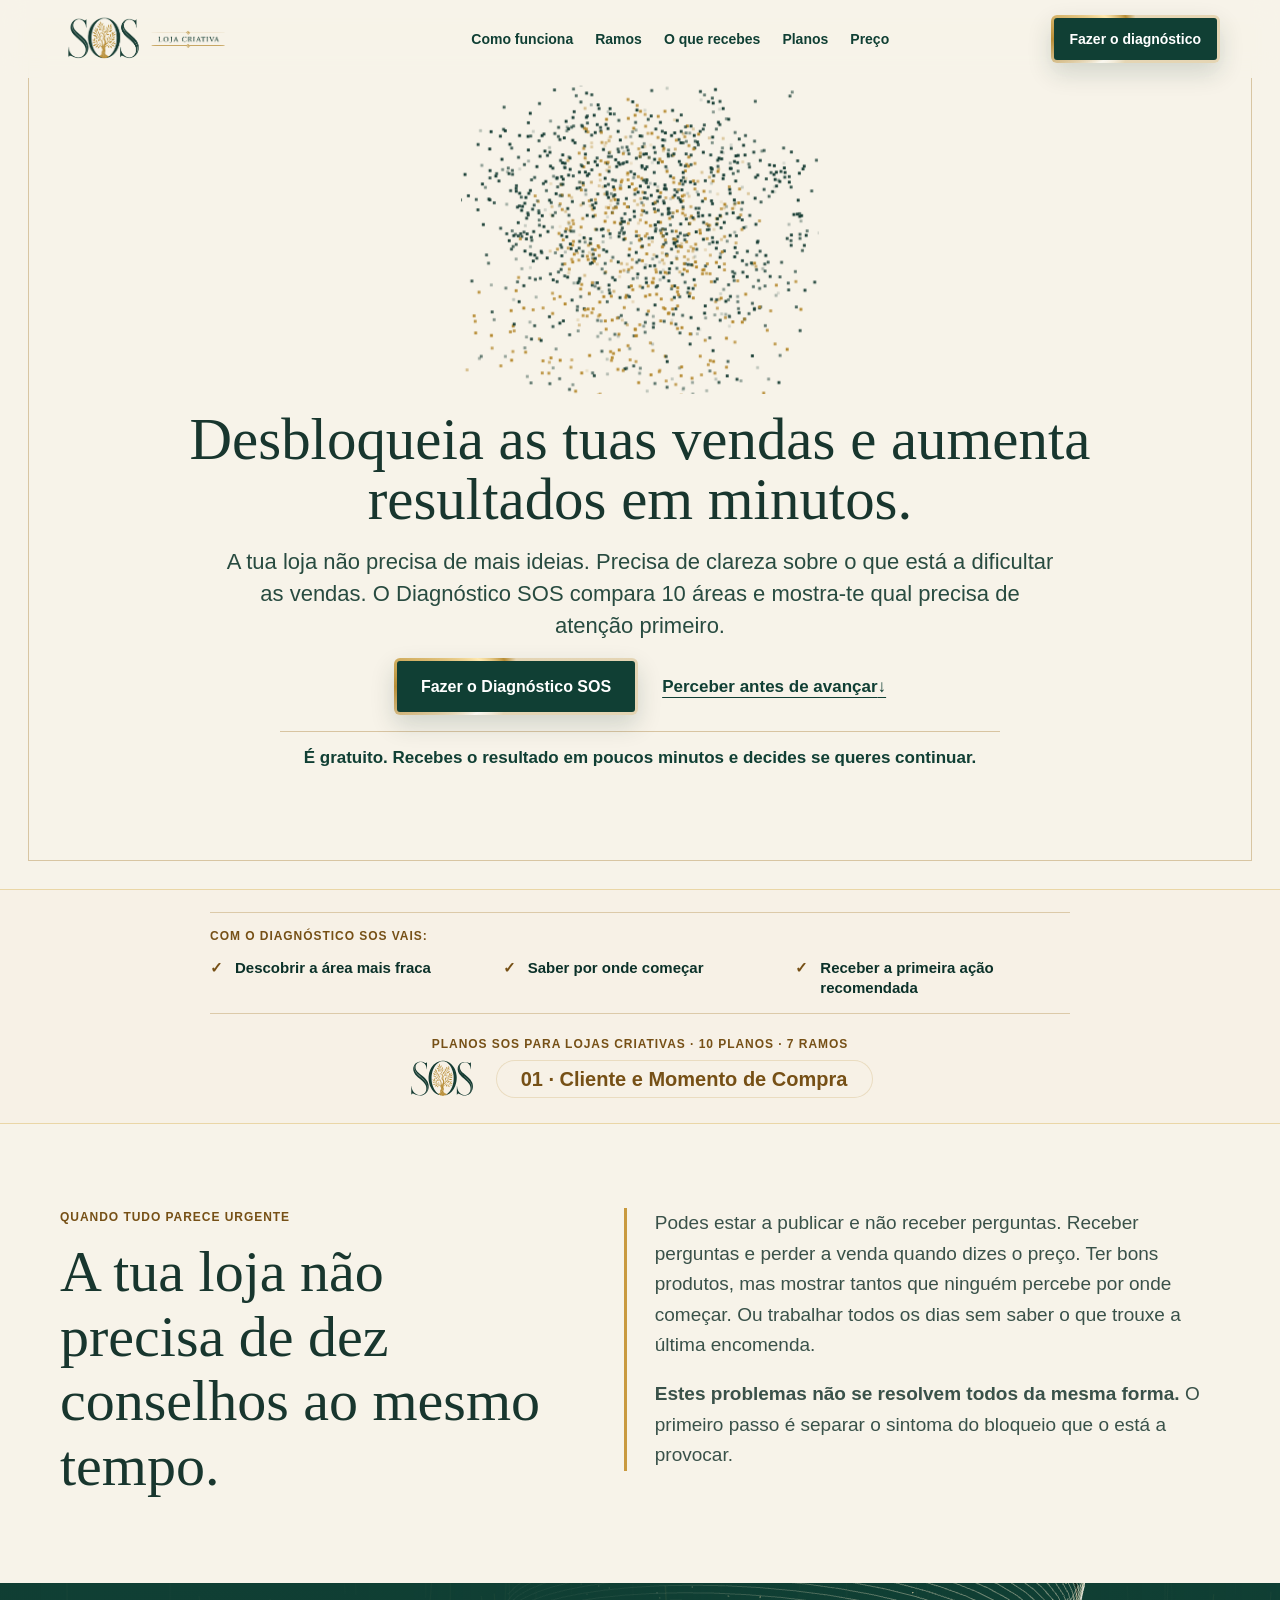
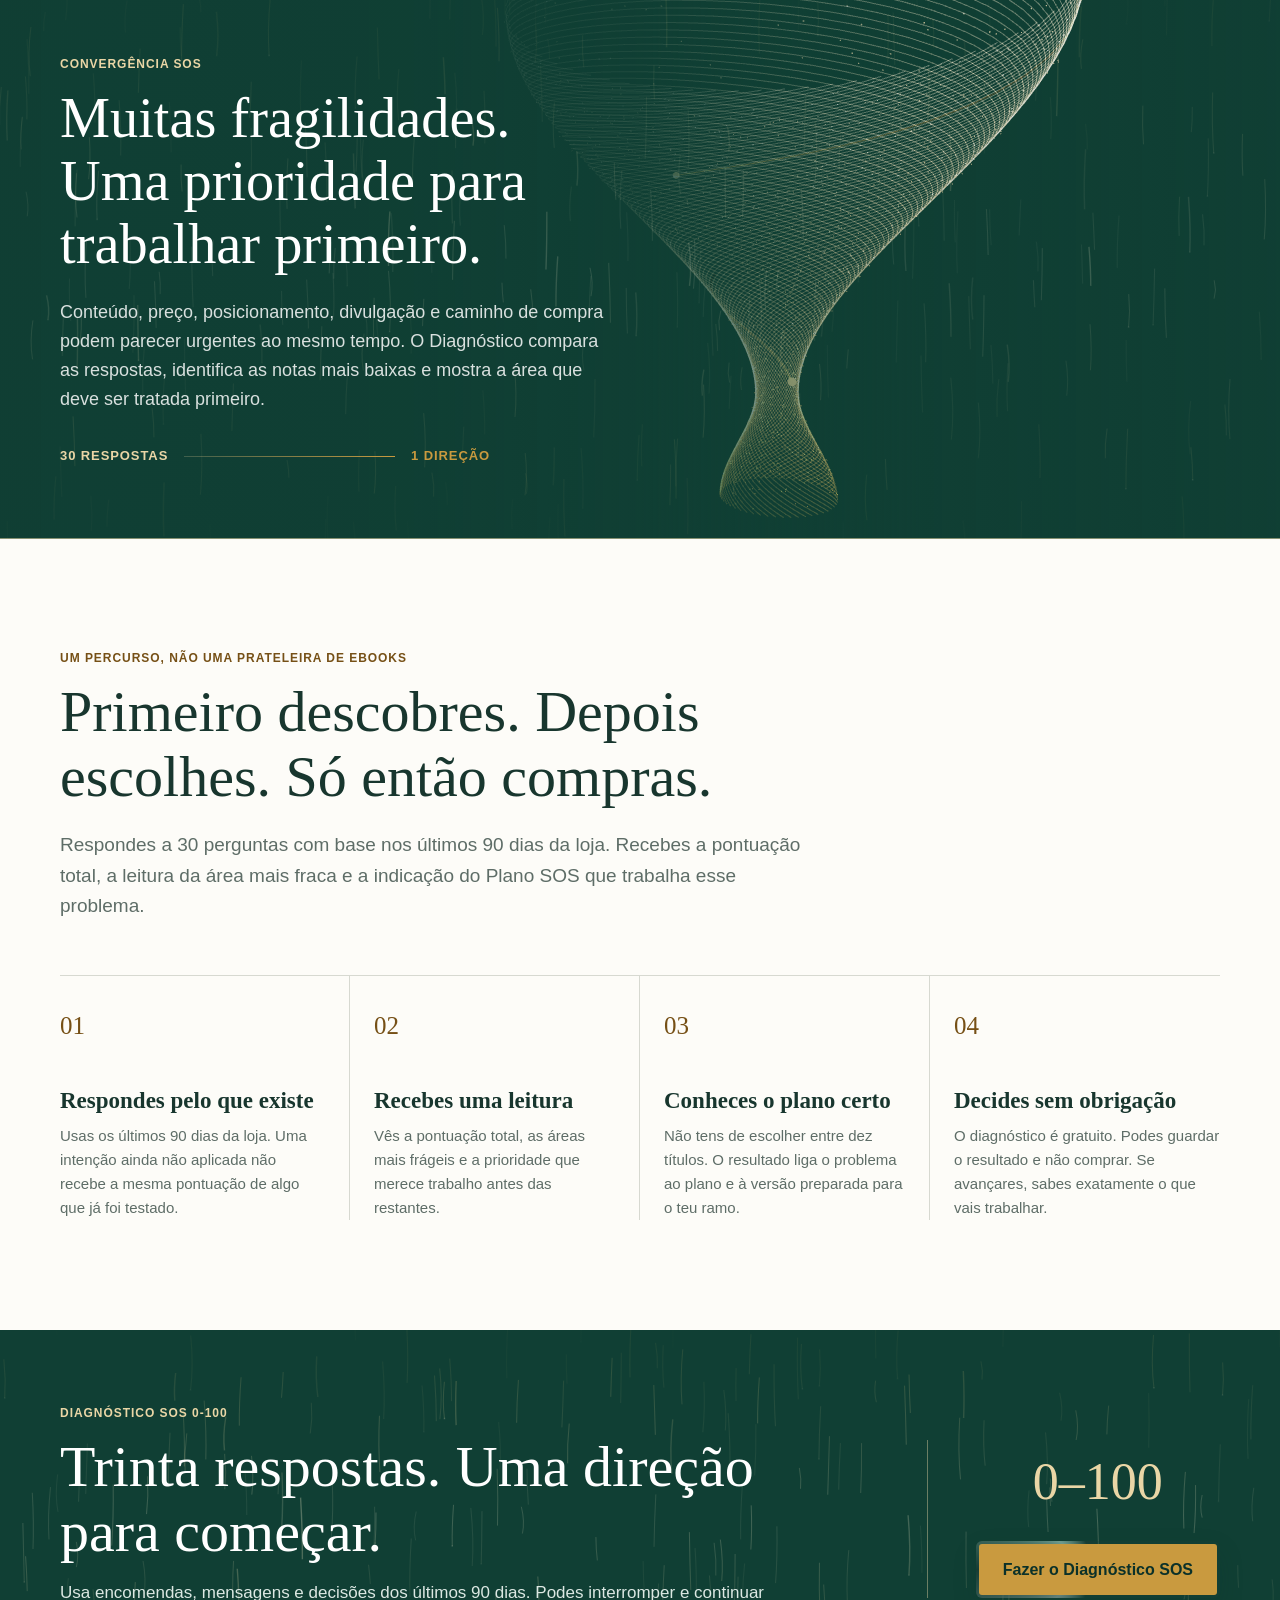
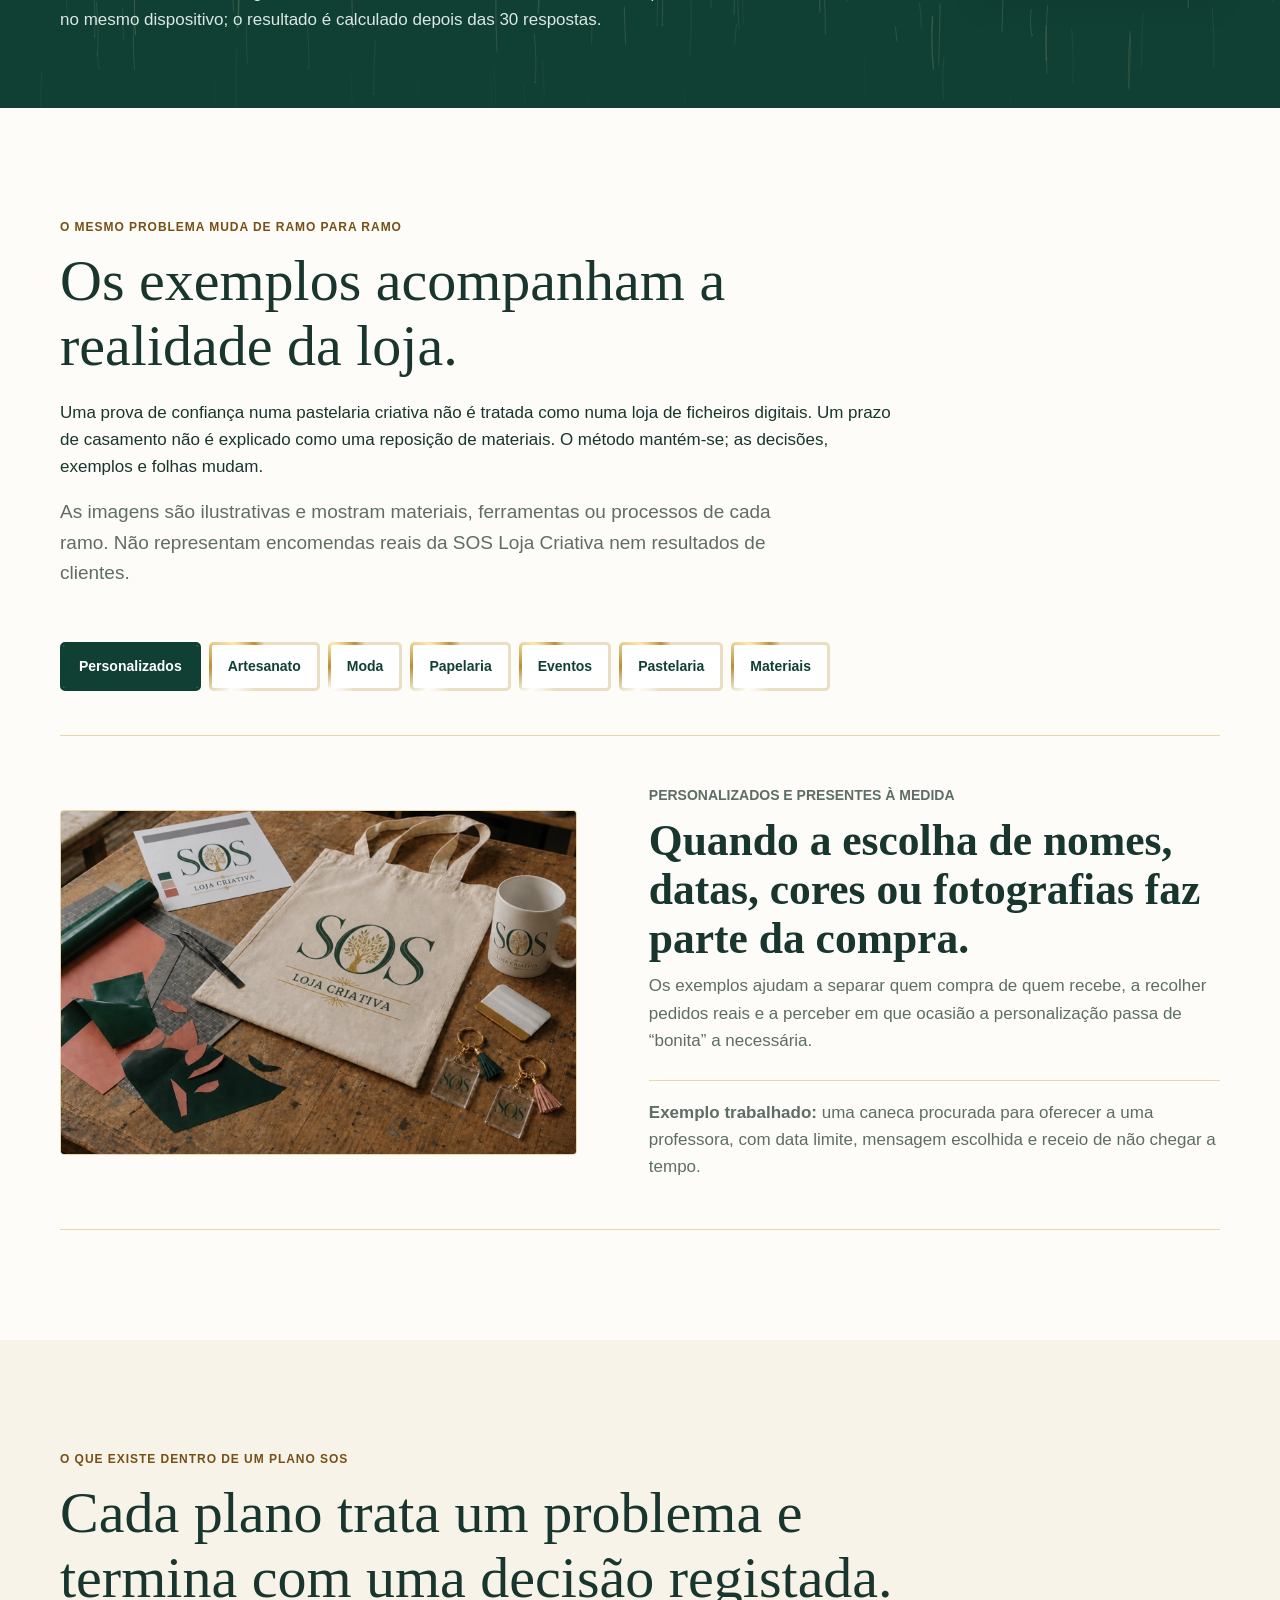
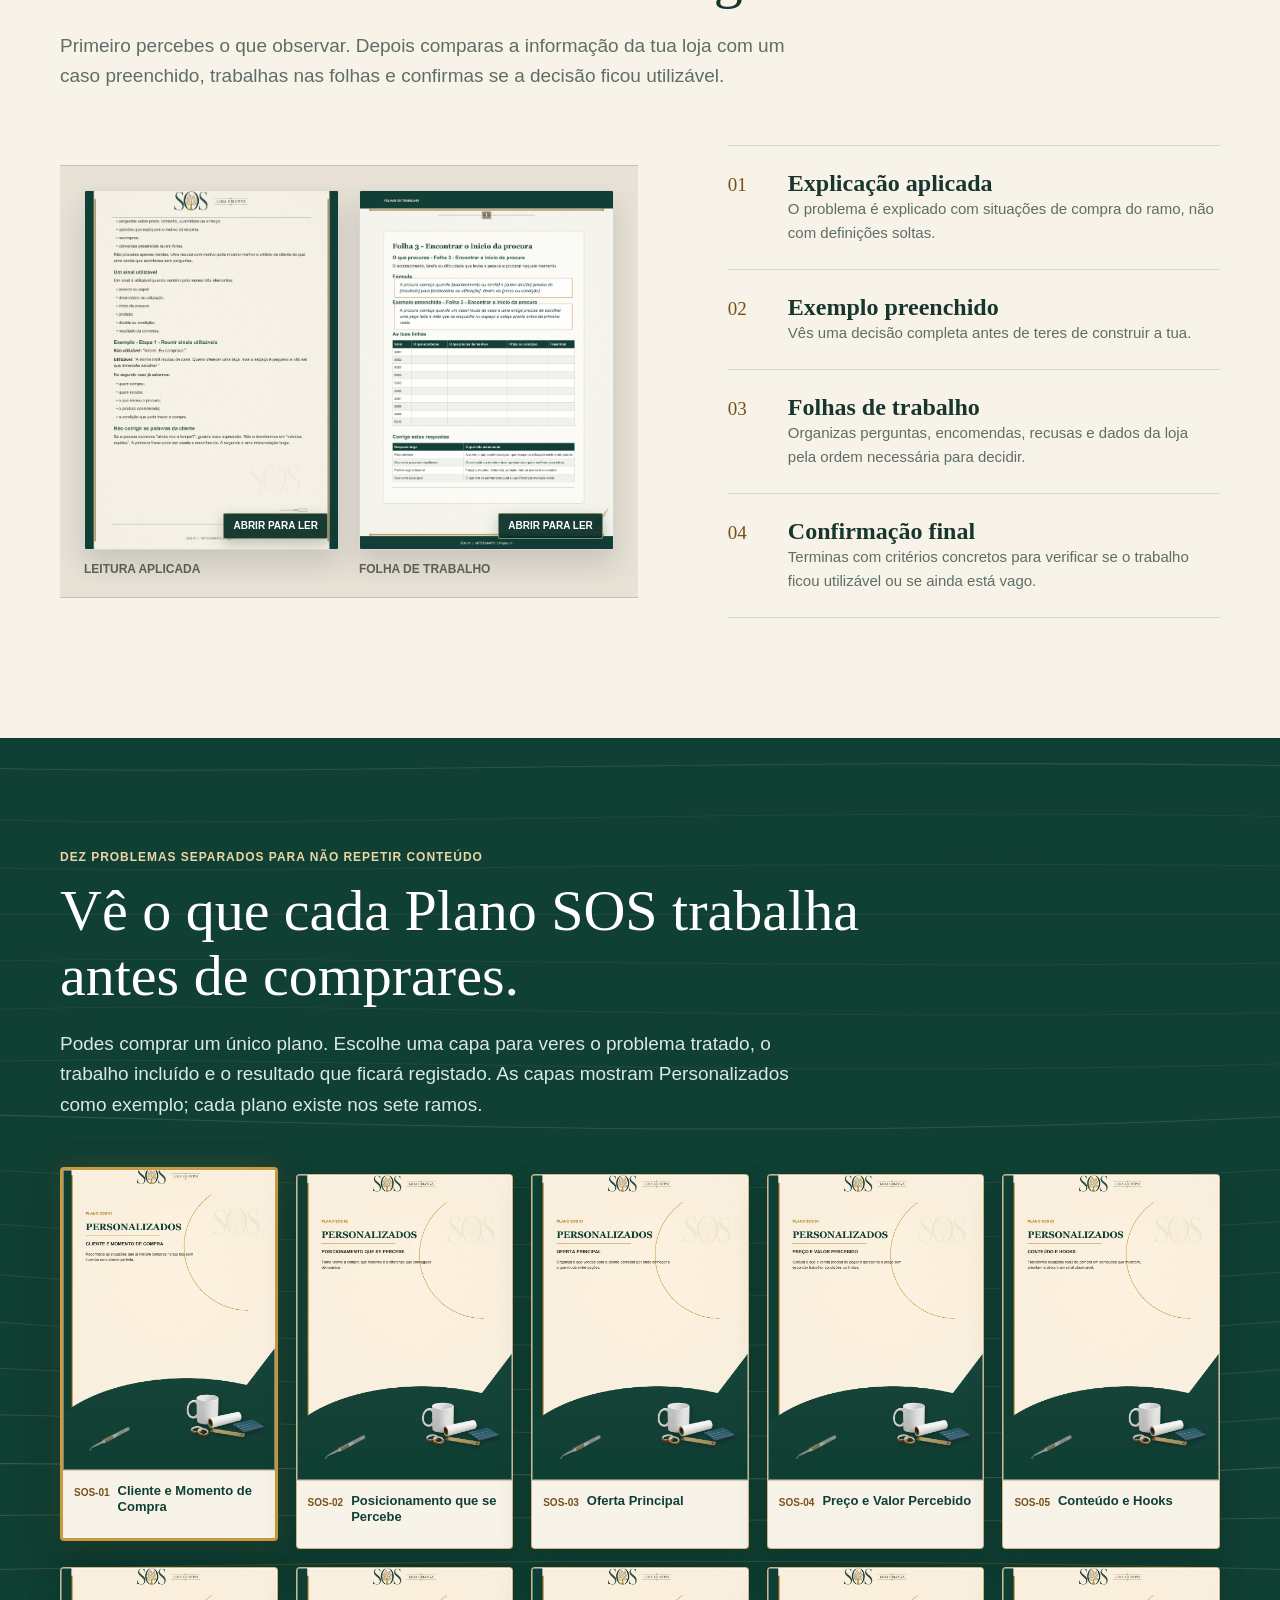
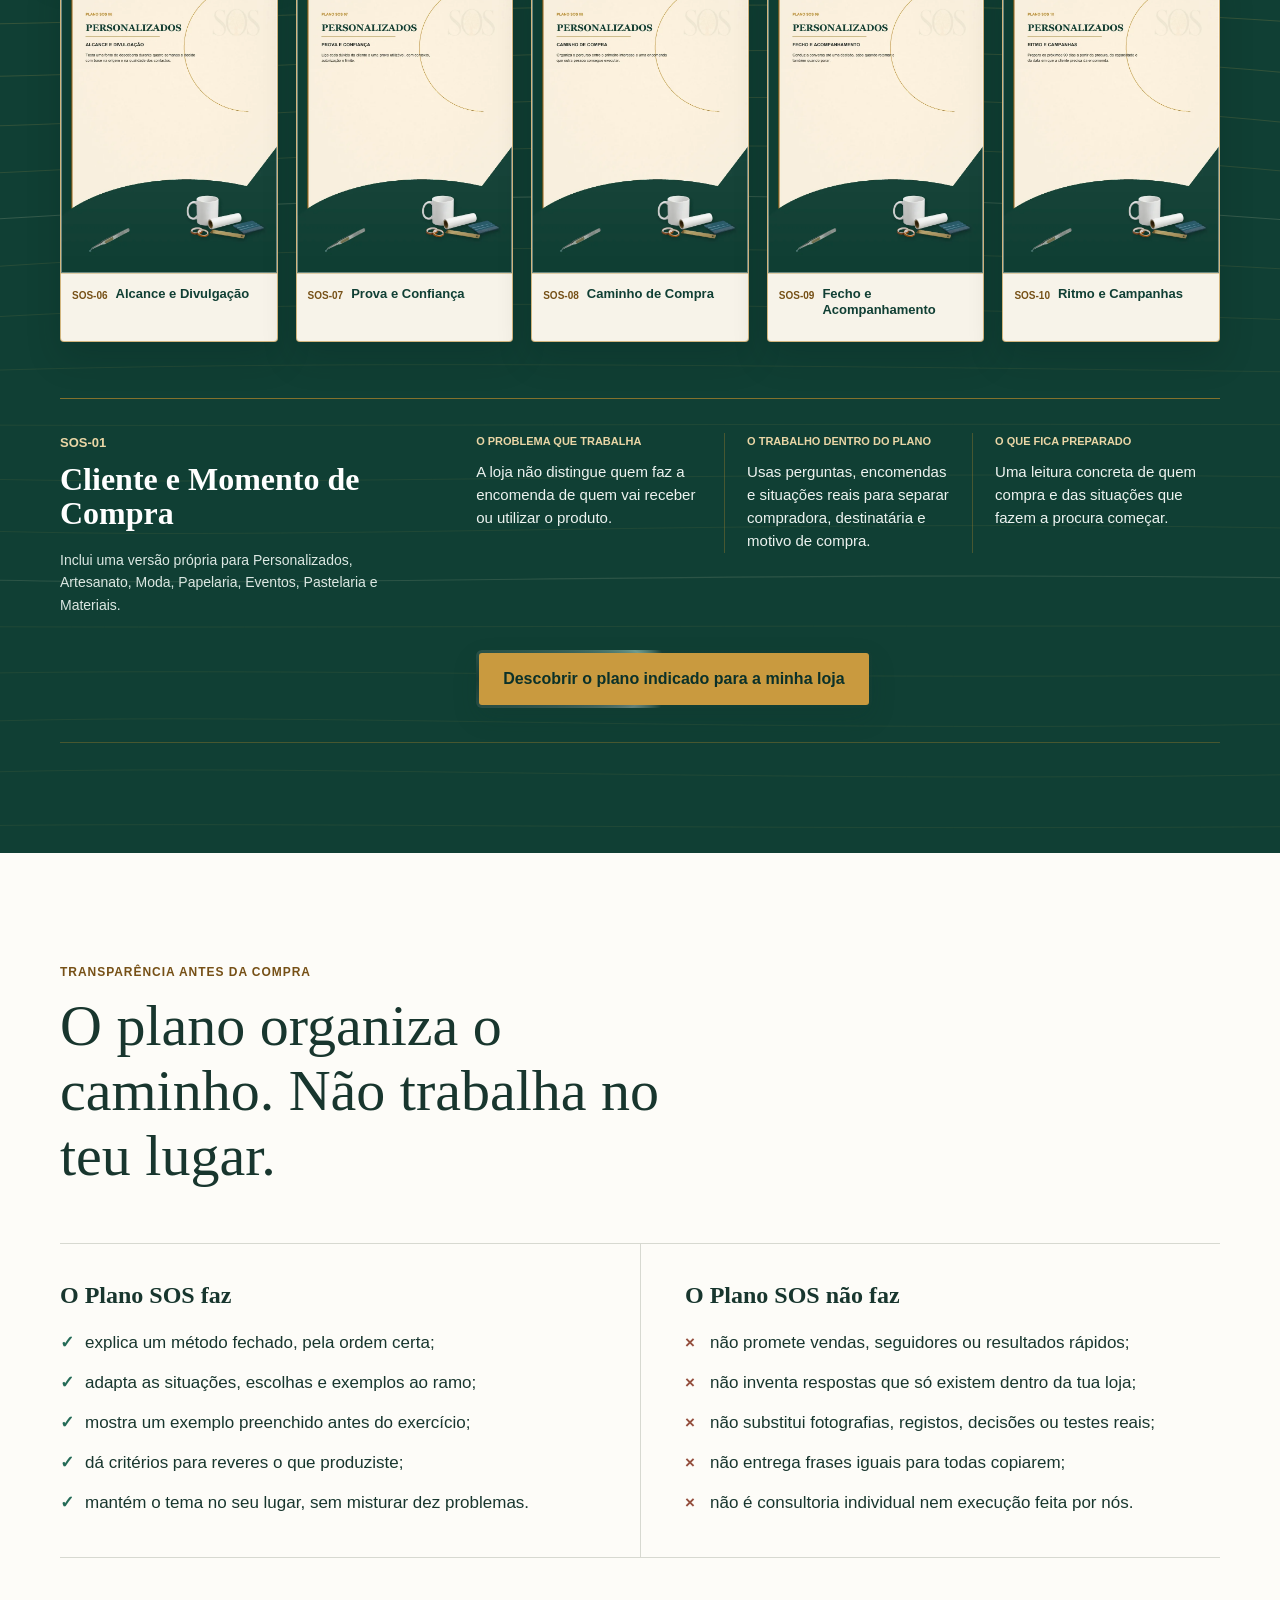
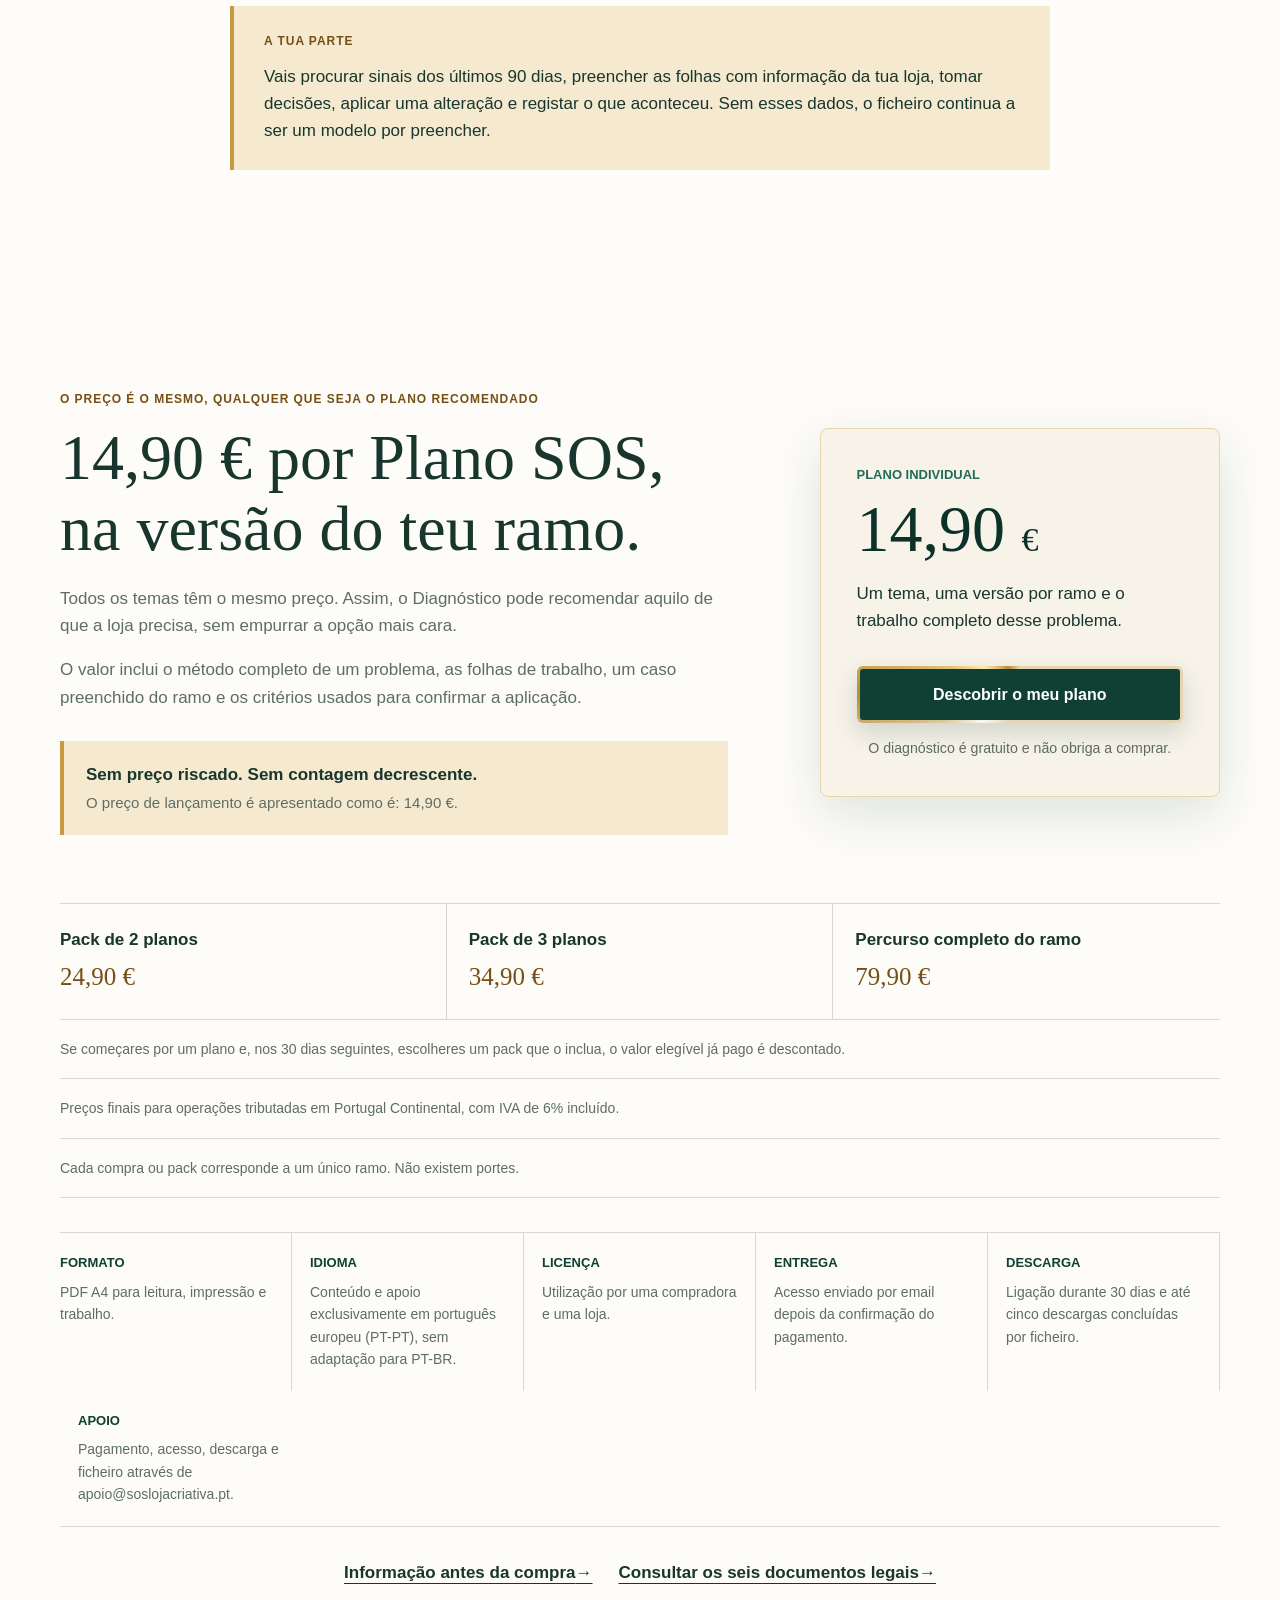
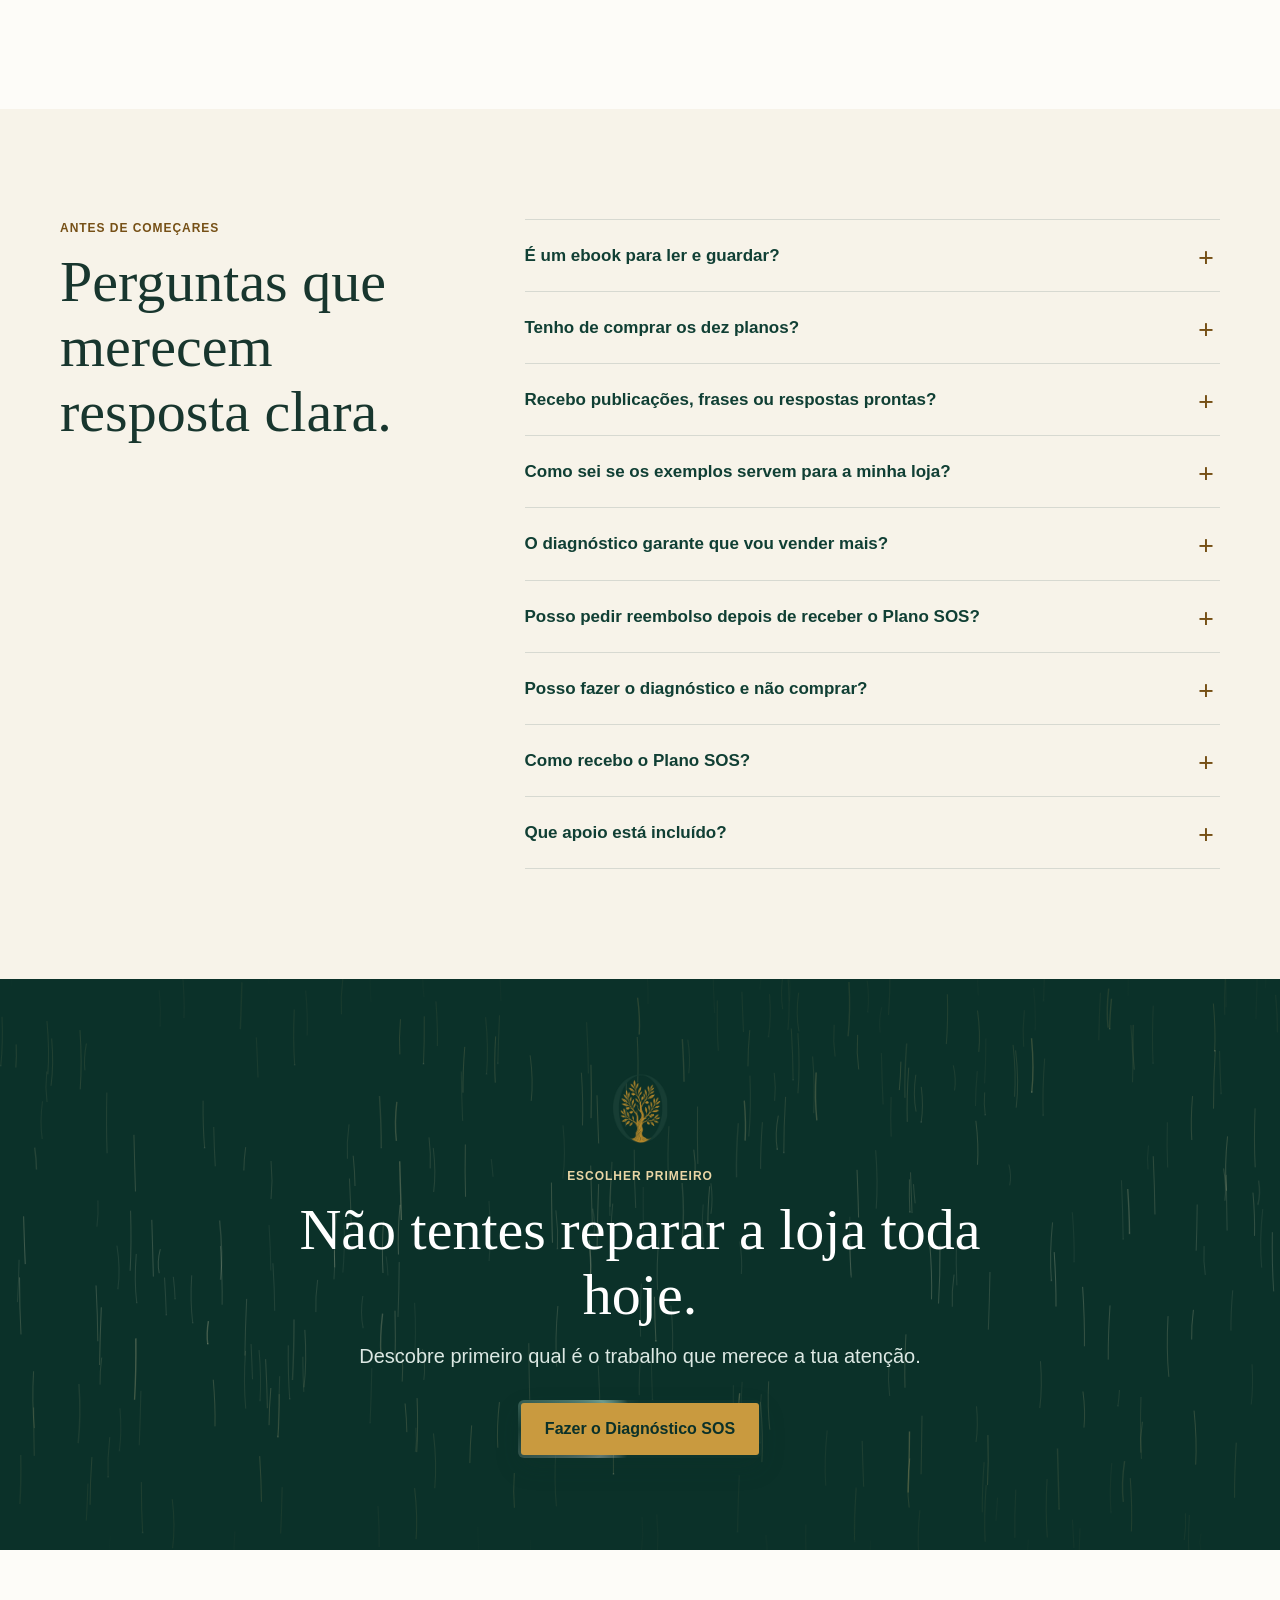
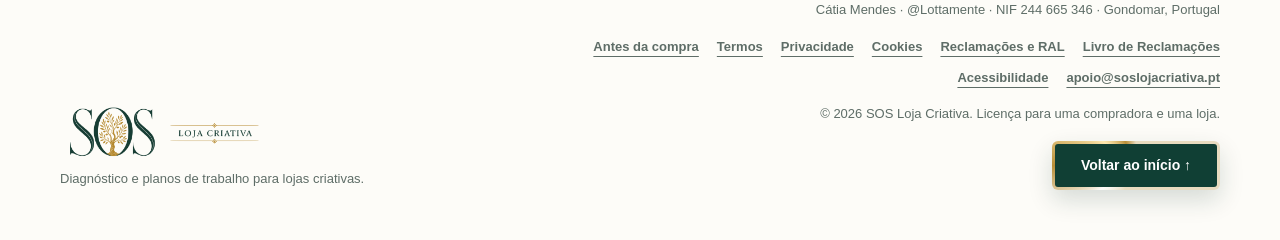
==== commit 5f34de3b: "Improve mobile navigation and branch controls" ====
--- a/index.html
+++ b/index.html
@@ -6,7 +6,7 @@
   <meta name="description" content="Descobre qual das 10 áreas da tua loja precisa de atenção primeiro e recebe uma direção clara para começares.">
   <meta name="theme-color" content="#103f34">
   <meta property="og:type" content="website">
-  <meta property="og:title" content="Descobre por onde começar a melhorar as vendas | SOS Loja Criativa">
+  <meta property="og:title" content="Desbloqueia as tuas vendas e aumenta resultados em minutos | SOS Loja Criativa">
   <meta property="og:description" content="Faz o Diagnóstico SOS gratuito e percebe qual das 10 áreas da tua loja precisa de atenção primeiro.">
   <meta property="og:url" content="https://soslojacriativa.pt/">
   <meta property="og:image" content="https://soslojacriativa.pt/assets/og.png">
@@ -14,14 +14,14 @@
   <meta property="og:image:height" content="630">
   <meta property="og:image:alt" content="Planos SOS para lojas criativas">
   <meta name="twitter:card" content="summary_large_image">
-  <meta name="twitter:title" content="Descobre por onde começar a melhorar as vendas | SOS Loja Criativa">
+  <meta name="twitter:title" content="Desbloqueia as tuas vendas e aumenta resultados em minutos | SOS Loja Criativa">
   <meta name="twitter:description" content="Faz o Diagnóstico SOS gratuito e percebe qual das 10 áreas da tua loja precisa de atenção primeiro.">
   <meta name="twitter:image" content="https://soslojacriativa.pt/assets/og.png">
-  <title>SOS Loja Criativa | Descobre por onde começar a melhorar as vendas</title>
+  <title>SOS Loja Criativa | Desbloqueia as tuas vendas e aumenta resultados em minutos</title>
   <link rel="canonical" href="https://soslojacriativa.pt/">
   <link rel="icon" type="image/png" href="assets/logo-icon.png">
-  <link rel="stylesheet" href="styles.css?v=20260817-hero-problema-1">
-  <script src="app.js?v=20260817-preview-reader-1" defer></script>
+  <link rel="stylesheet" href="styles.css?v=20260826-mobile-header-1">
+  <script src="app.js?v=20260826-mobile-branches-1" defer></script>
   <script src="sos-motion.js?v=20260814-documentacao-v2a" defer></script>
 </head>
 <body>
@@ -56,13 +56,13 @@
       </div>
       <div class="hero-inner">
         <div class="hero-copy">
-          <h1>Descobre em minutos por onde começar a melhorar as vendas.</h1>
+          <h1>Desbloqueia as tuas vendas e aumenta resultados em minutos.</h1>
           <p class="hero-lead">A tua loja não precisa de mais ideias. Precisa de clareza sobre o que está a dificultar as vendas. O Diagnóstico SOS compara 10 áreas e mostra-te qual precisa de atenção primeiro.</p>
           <div class="hero-actions">
             <a class="button" href="diagnostico/index.html"><span class="button-effect-label">Fazer o Diagnóstico SOS</span></a>
             <a class="text-link" href="#como-funciona">Perceber antes de avançar <span aria-hidden="true">↓</span></a>
           </div>
-          <p class="hero-trust">É gratuito. Recebes o resultado em poucos minutos e decides se queres continuar.</p>
+          <p class="hero-trust"><strong>É gratuito. Recebes o resultado em poucos minutos e decides se queres continuar.</strong></p>
         </div>
       </div>
       <ol class="visually-hidden">
--- a/styles.css
+++ b/styles.css
@@ -217,10 +217,10 @@
 
 .hero {
   position: relative;
-  min-height: 760px;
+  min-height: 890px;
   overflow: hidden;
   isolation: isolate;
-  padding: 350px 24px 30px;
+  padding: 410px 24px 34px;
   background: var(--ivory);
   border-bottom: 1px solid var(--gold-200);
 }
@@ -237,10 +237,10 @@
 .hero-logo-stage {
   position: absolute;
   z-index: 0;
-  top: 58px;
+  top: 70px;
   right: 0;
   left: 0;
-  height: 300px;
+  height: 340px;
   overflow: hidden;
   pointer-events: none;
 }
@@ -542,8 +542,14 @@
   padding-top: 14px;
   border-top: 1px solid rgba(157, 110, 29, 0.35);
   color: var(--muted);
-  font-size: 13px;
+  font-size: 17px;
   font-weight: 700;
+  line-height: 1.45;
+}
+
+.hero-trust strong {
+  color: var(--green-900);
+  font-weight: 900;
 }
 
 .visually-hidden {
@@ -840,6 +846,7 @@
 }
 
 .branch-stage {
+  scroll-margin-top: 8px;
   min-height: 480px;
   display: grid;
   grid-template-columns: minmax(340px, 0.95fr) minmax(0, 1.05fr);
@@ -1787,12 +1794,12 @@
   }
 
   .hero {
-    min-height: 800px;
-    padding: 420px 24px 34px;
+    min-height: 930px;
+    padding: 440px 24px 36px;
   }
 
   .hero-logo-stage {
-    top: 68px;
+    top: 76px;
     right: 0;
     left: 0;
     height: 350px;
@@ -1838,11 +1845,11 @@
 
 @media (max-width: 760px) {
   html {
-    scroll-padding-top: 76px;
+    scroll-padding-top: 116px;
   }
 
   body {
-    padding-bottom: calc(70px + env(safe-area-inset-bottom, 0px));
+    padding-bottom: 0;
     font-size: 16px;
   }
 
@@ -1907,30 +1914,67 @@
   }
 
   .site-header {
-    height: 68px;
+    height: 106px;
     grid-template-columns: 1fr auto;
-    padding: 8px 14px;
-  }
-
-  .brand {
-    width: 184px;
+    grid-template-rows: 48px 34px;
+    column-gap: 8px;
+    row-gap: 6px;
+    padding: 6px 12px 8px;
+  }
+
+  .site-header .brand {
+    width: 142px;
+    grid-column: 1;
+    grid-row: 1;
   }
 
   .brand img {
-    height: 50px;
+    height: 44px;
   }
 
   .site-header .button {
+    min-height: 40px;
+    display: inline-flex;
+    padding: 8px 10px;
+    font-size: 12px;
+    white-space: nowrap;
+  }
+
+  .header-actions {
+    grid-column: 2;
+    grid-row: 1;
+    gap: 0;
+  }
+
+  .main-nav {
+    width: 100%;
+    min-width: 0;
+    display: flex;
+    grid-column: 1 / -1;
+    grid-row: 2;
+    justify-content: flex-start;
+    gap: 12px;
+    overflow-x: auto;
+    padding: 0 2px 4px;
+    scroll-snap-type: x proximity;
+    scrollbar-width: none;
+  }
+
+  .main-nav::-webkit-scrollbar {
     display: none;
   }
 
-  .header-actions {
-    gap: 0;
+  .main-nav a {
+    flex: 0 0 auto;
+    scroll-snap-align: start;
+    font-size: 12px;
+    line-height: 30px;
+    white-space: nowrap;
   }
 
   .hero {
-    min-height: 620px;
-    padding: 195px 18px 18px;
+    min-height: 790px;
+    padding: 292px 18px 22px;
   }
 
   .hero::before {
@@ -1938,10 +1982,10 @@
   }
 
   .hero-logo-stage {
-    top: 42px;
+    top: 112px;
     right: 0;
     left: 0;
-    height: 155px;
+    height: 170px;
   }
 
   .hero-logo {
@@ -2029,7 +2073,7 @@
   .hero-trust {
     margin-top: 14px;
     padding-top: 12px;
-    font-size: 12px;
+    font-size: 15px;
   }
 
   .section-inner {
@@ -2116,7 +2160,19 @@
   .branch-stage {
     min-height: 0;
     gap: 28px;
-    padding: 26px 0;
+    margin-top: 0;
+    padding: 26px 0 20px;
+    border-bottom: 0;
+  }
+
+  .branch-tabs {
+    margin-top: 0;
+    padding: 18px 0 12px;
+    border-top: 1px solid var(--gold-200);
+  }
+
+  .branch-tab {
+    min-height: 50px;
   }
 
   .branch-image-wrap {
@@ -2264,7 +2320,7 @@
     bottom: calc(10px + env(safe-area-inset-bottom, 0px));
     left: 10px;
     min-height: 52px;
-    display: flex;
+    display: none;
     align-items: center;
     justify-content: center;
     border: 1px solid var(--gold-500);
@@ -2298,6 +2354,14 @@
 
   .brand {
     width: 164px;
+  }
+
+  .main-nav {
+    gap: 8px;
+  }
+
+  .main-nav a {
+    font-size: 11px;
   }
 
   .preview-stack {
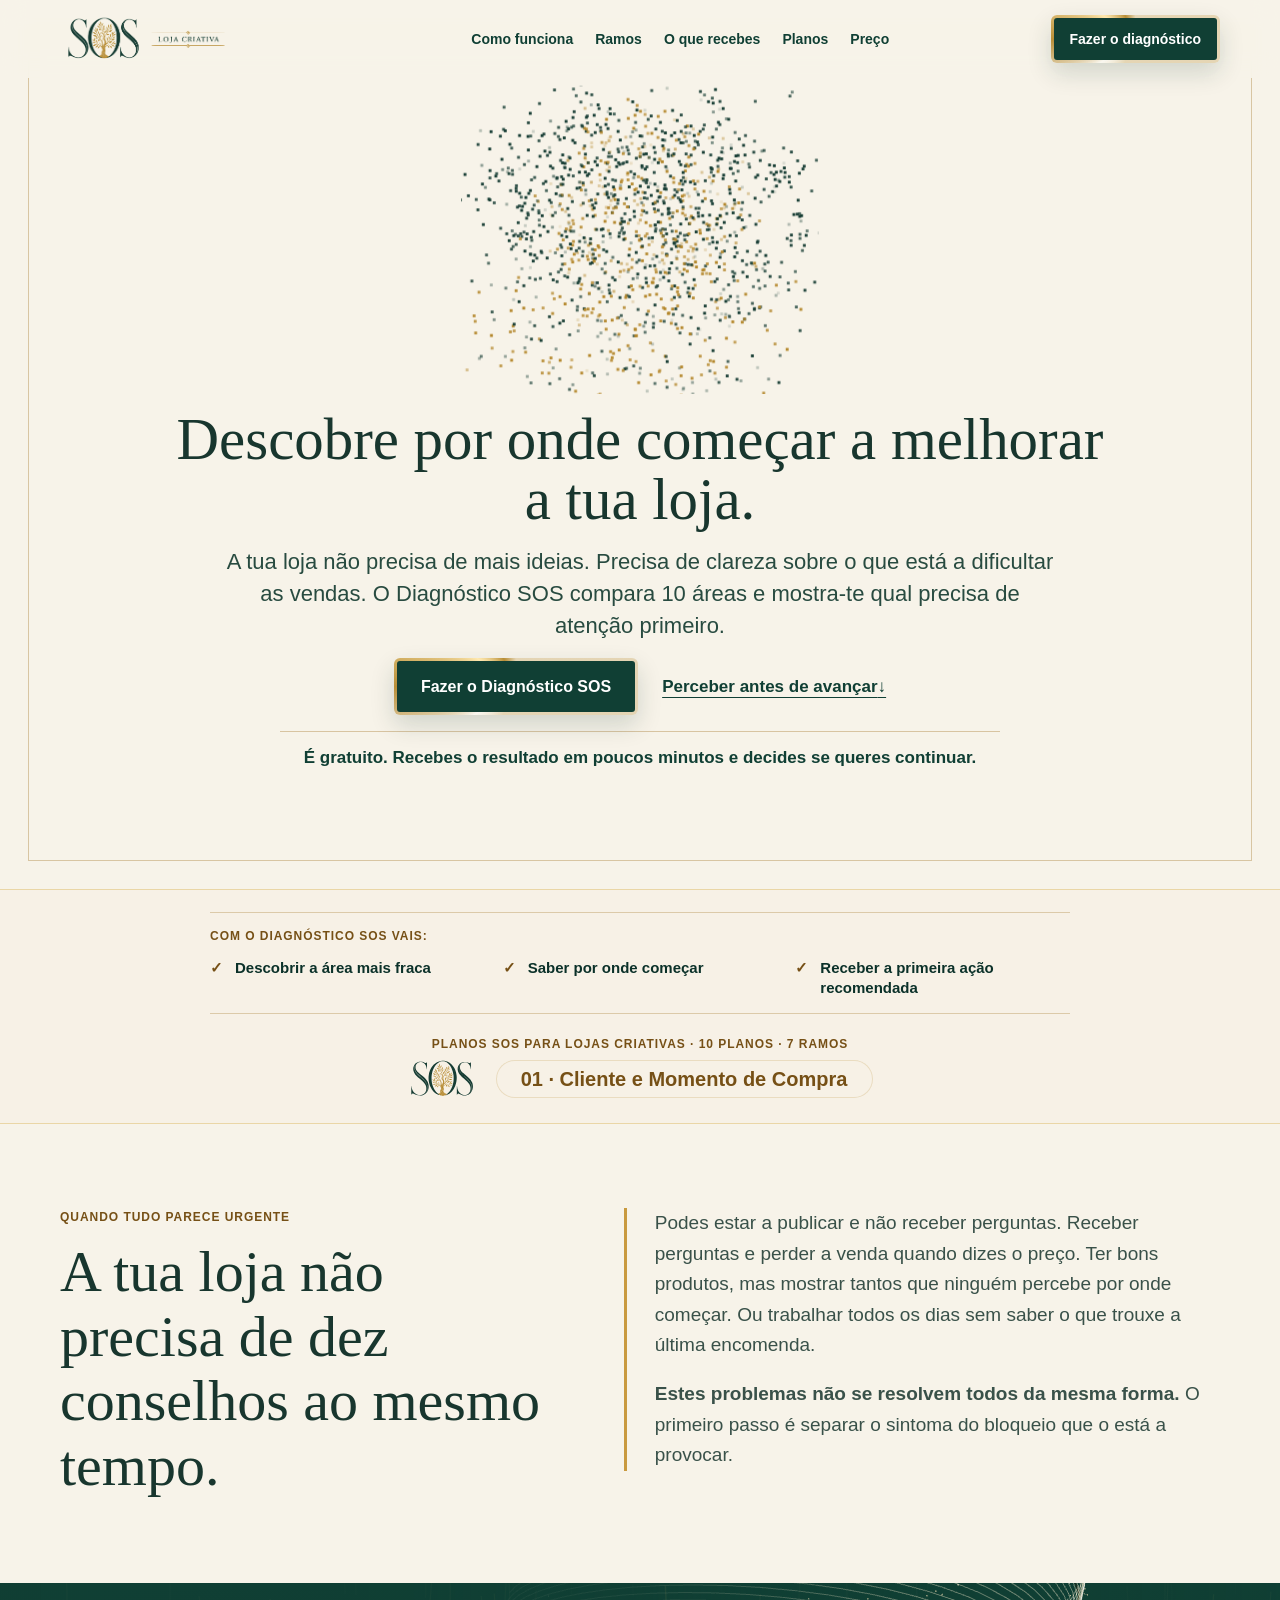
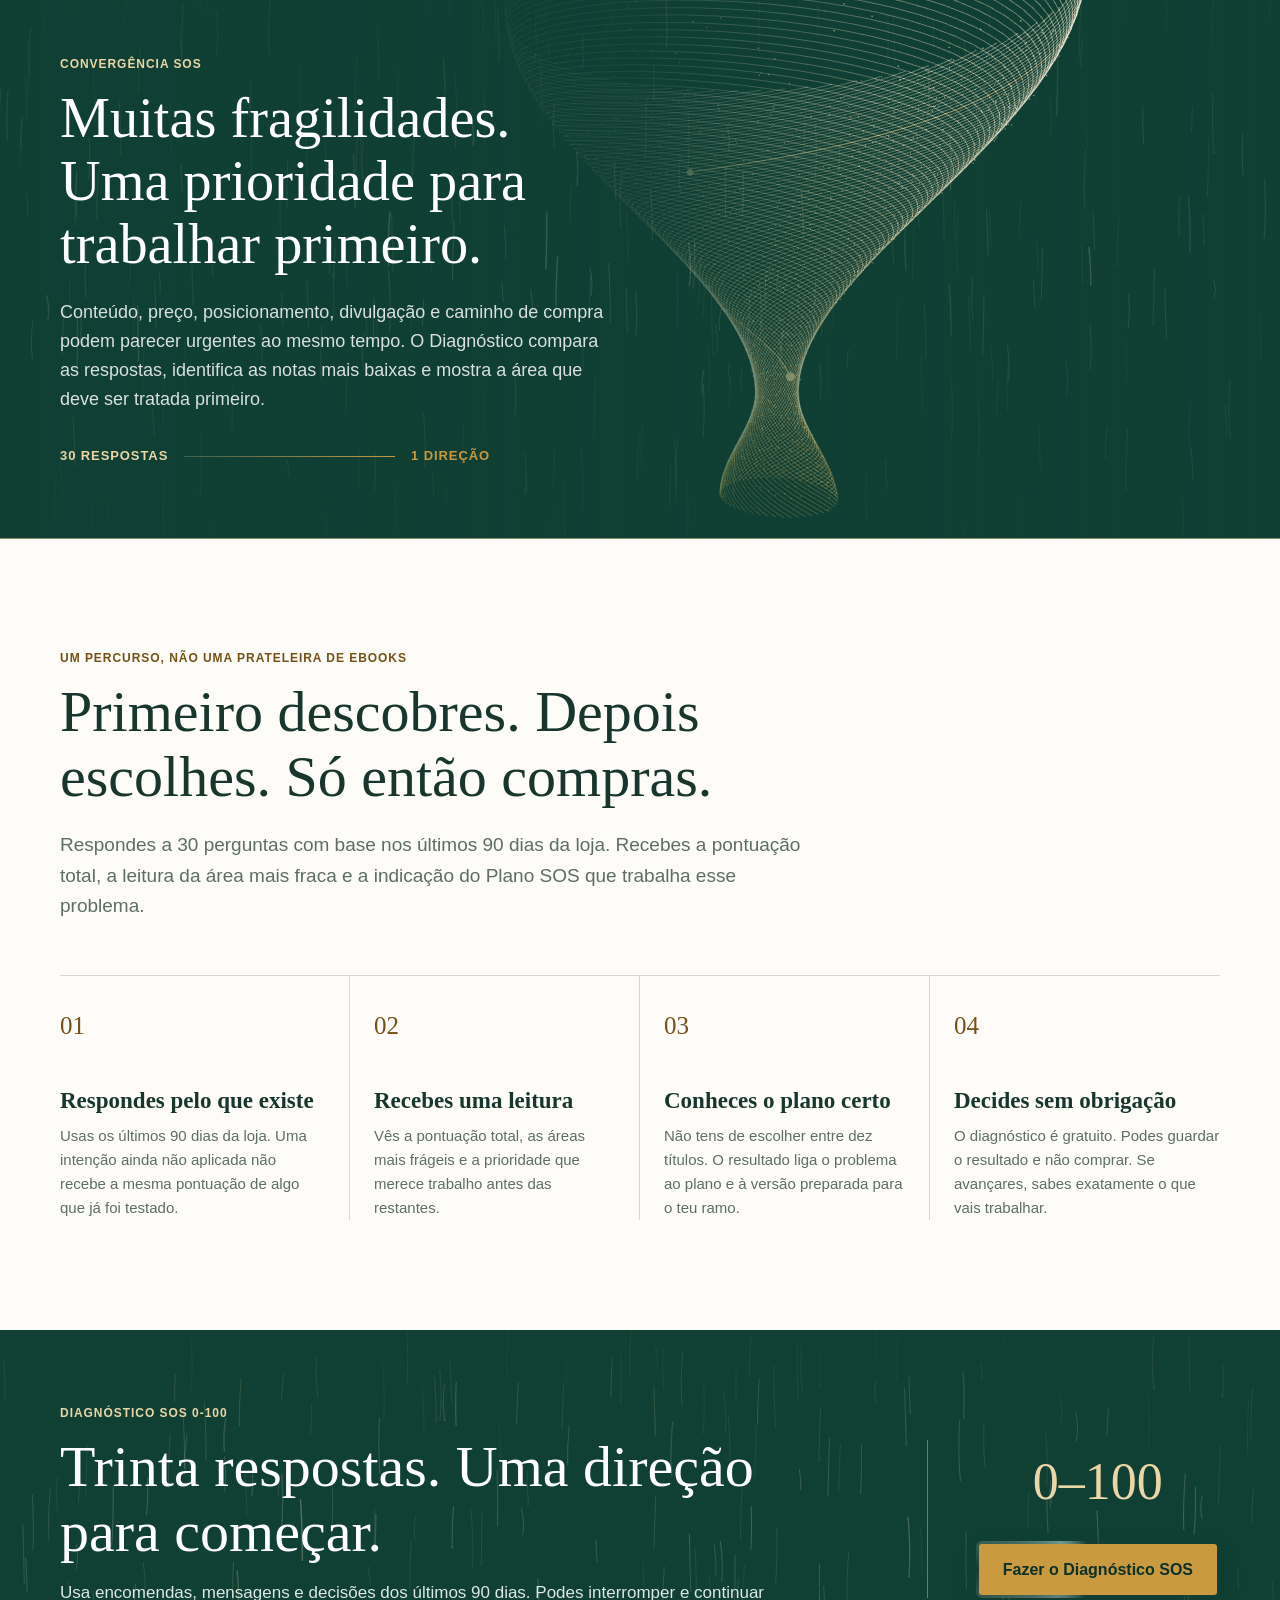
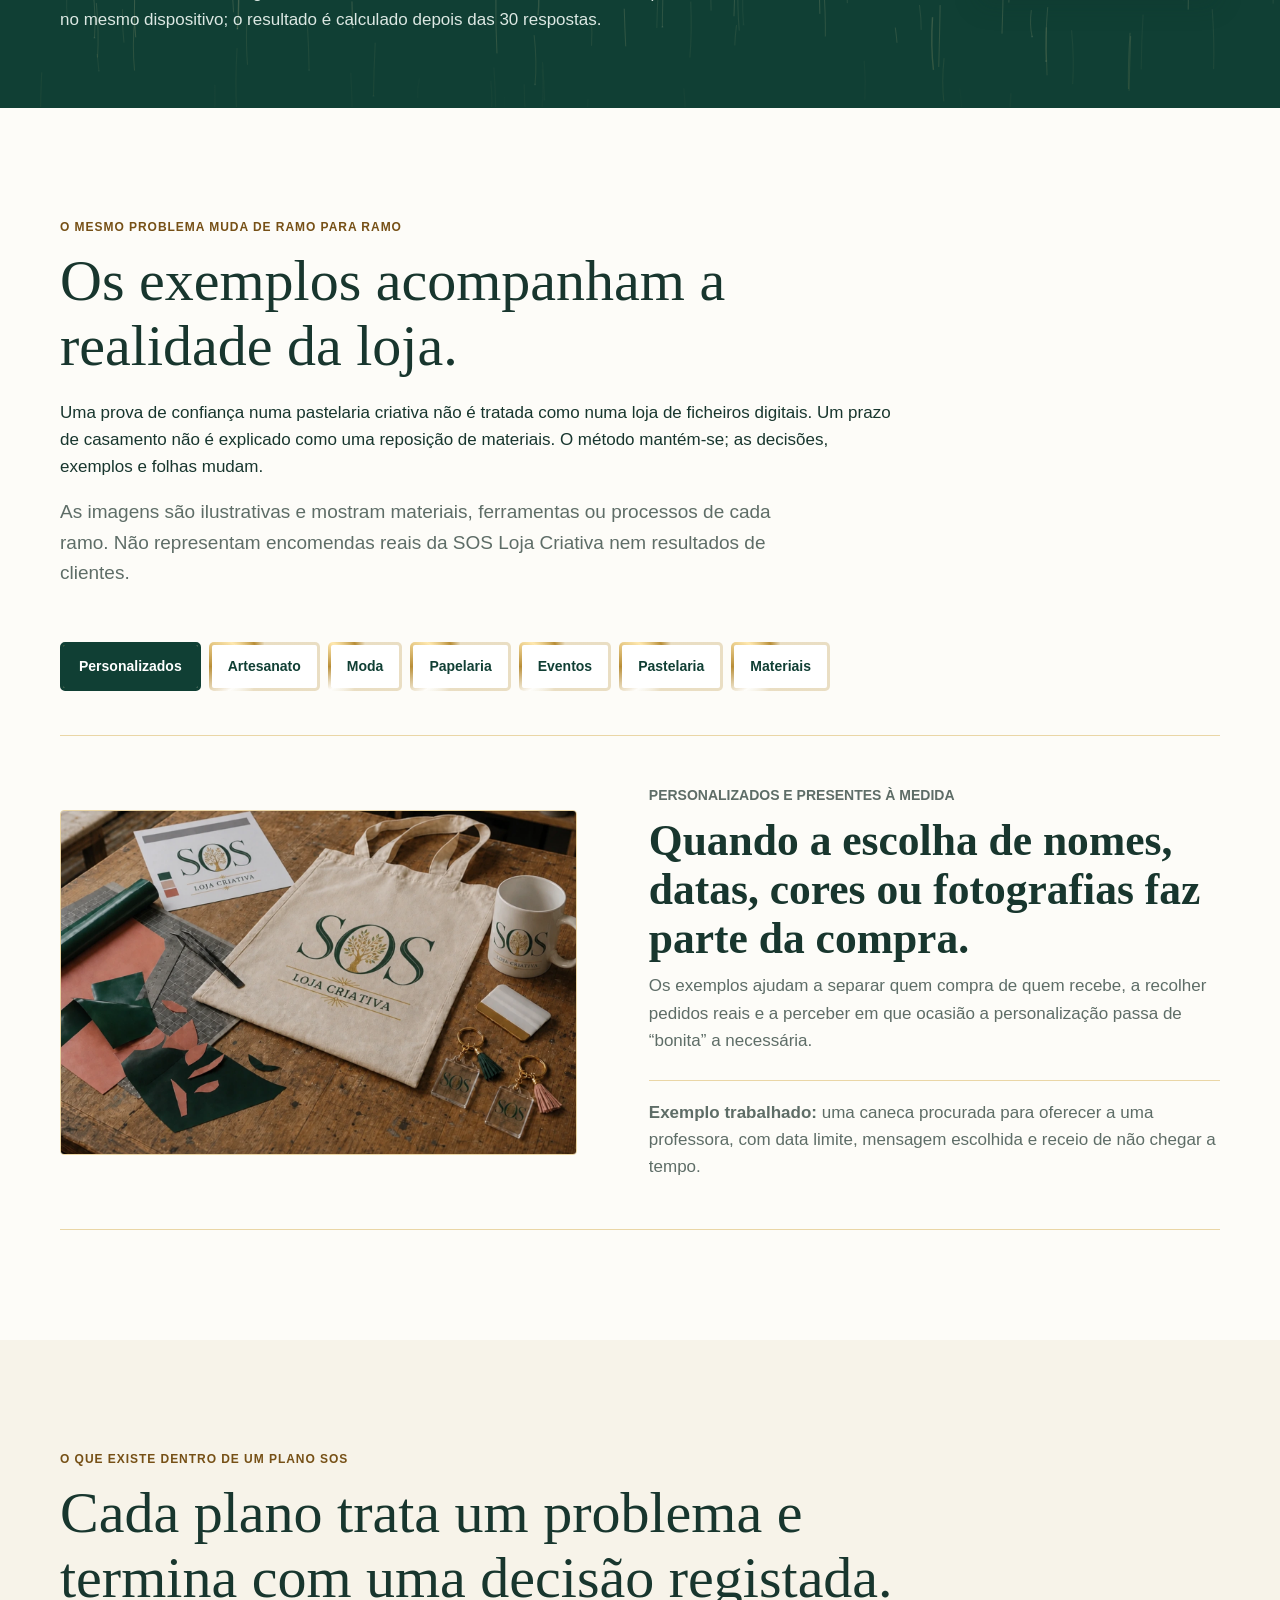
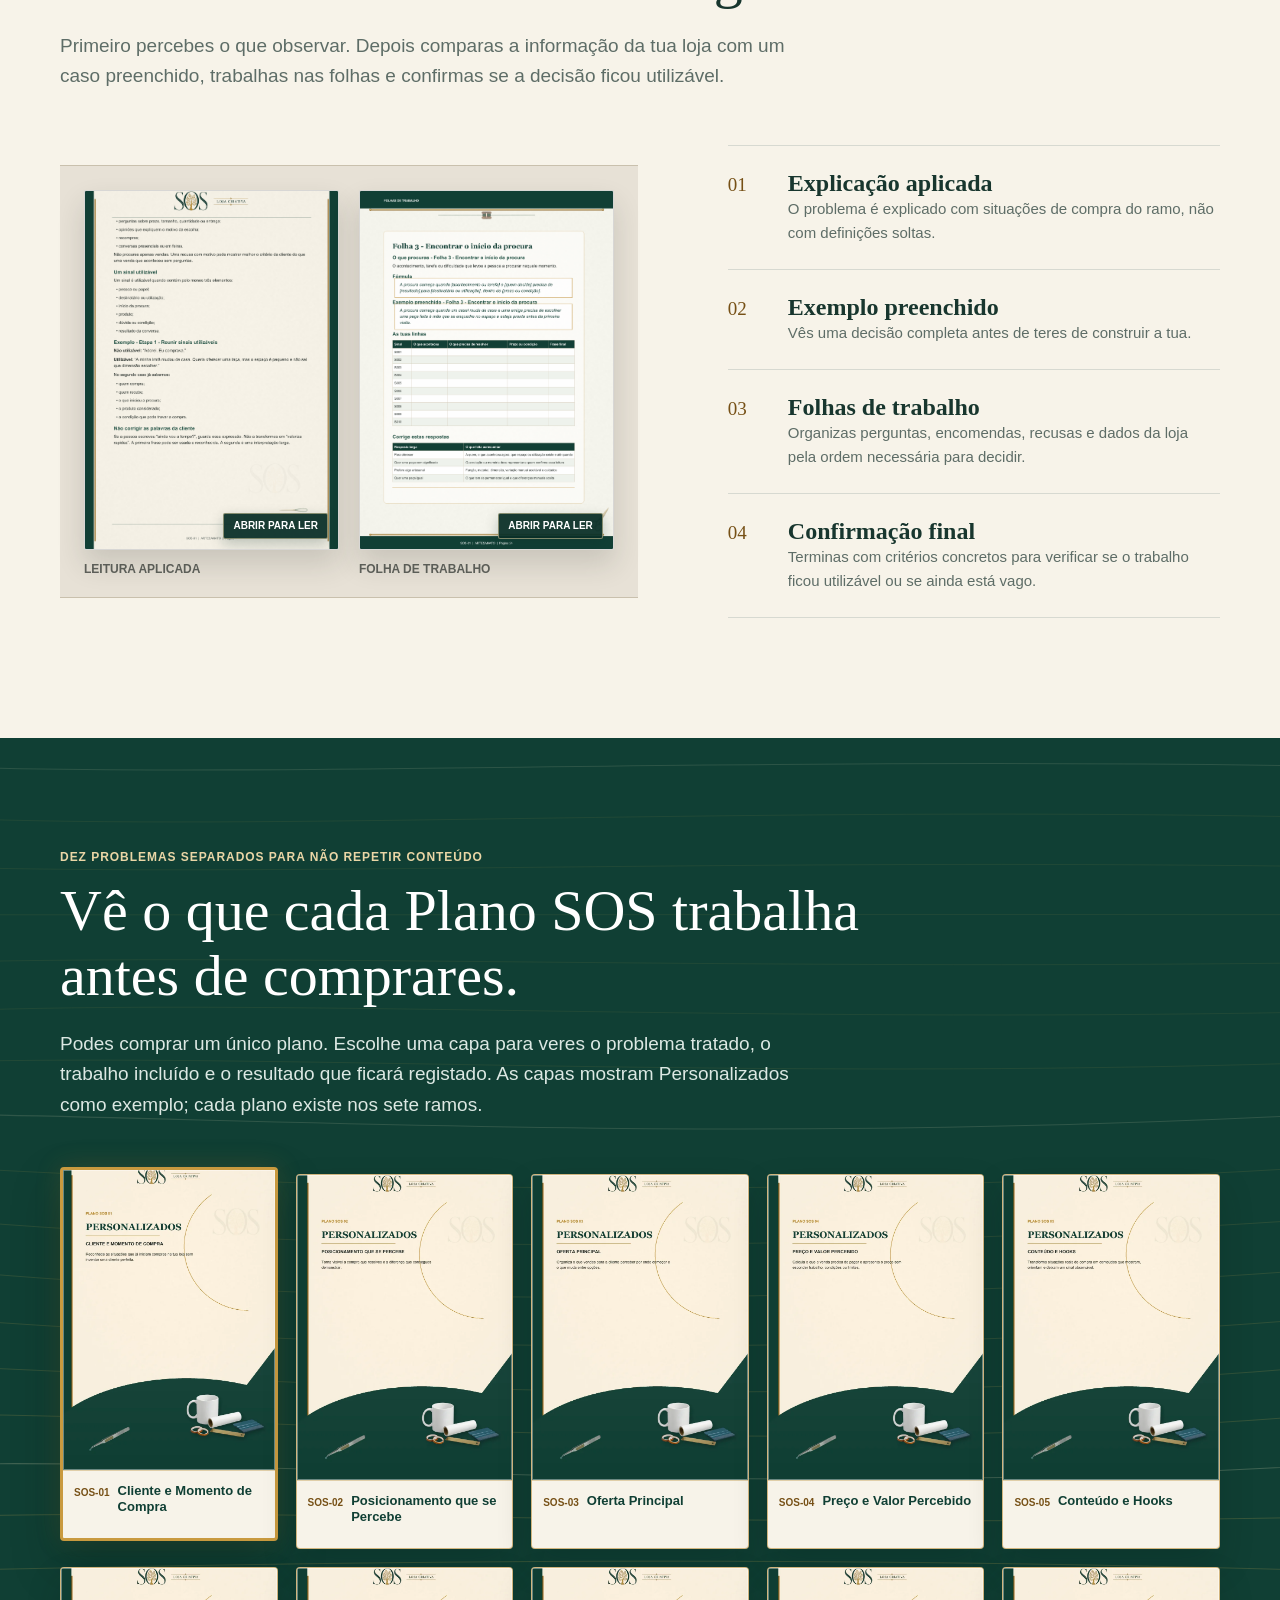
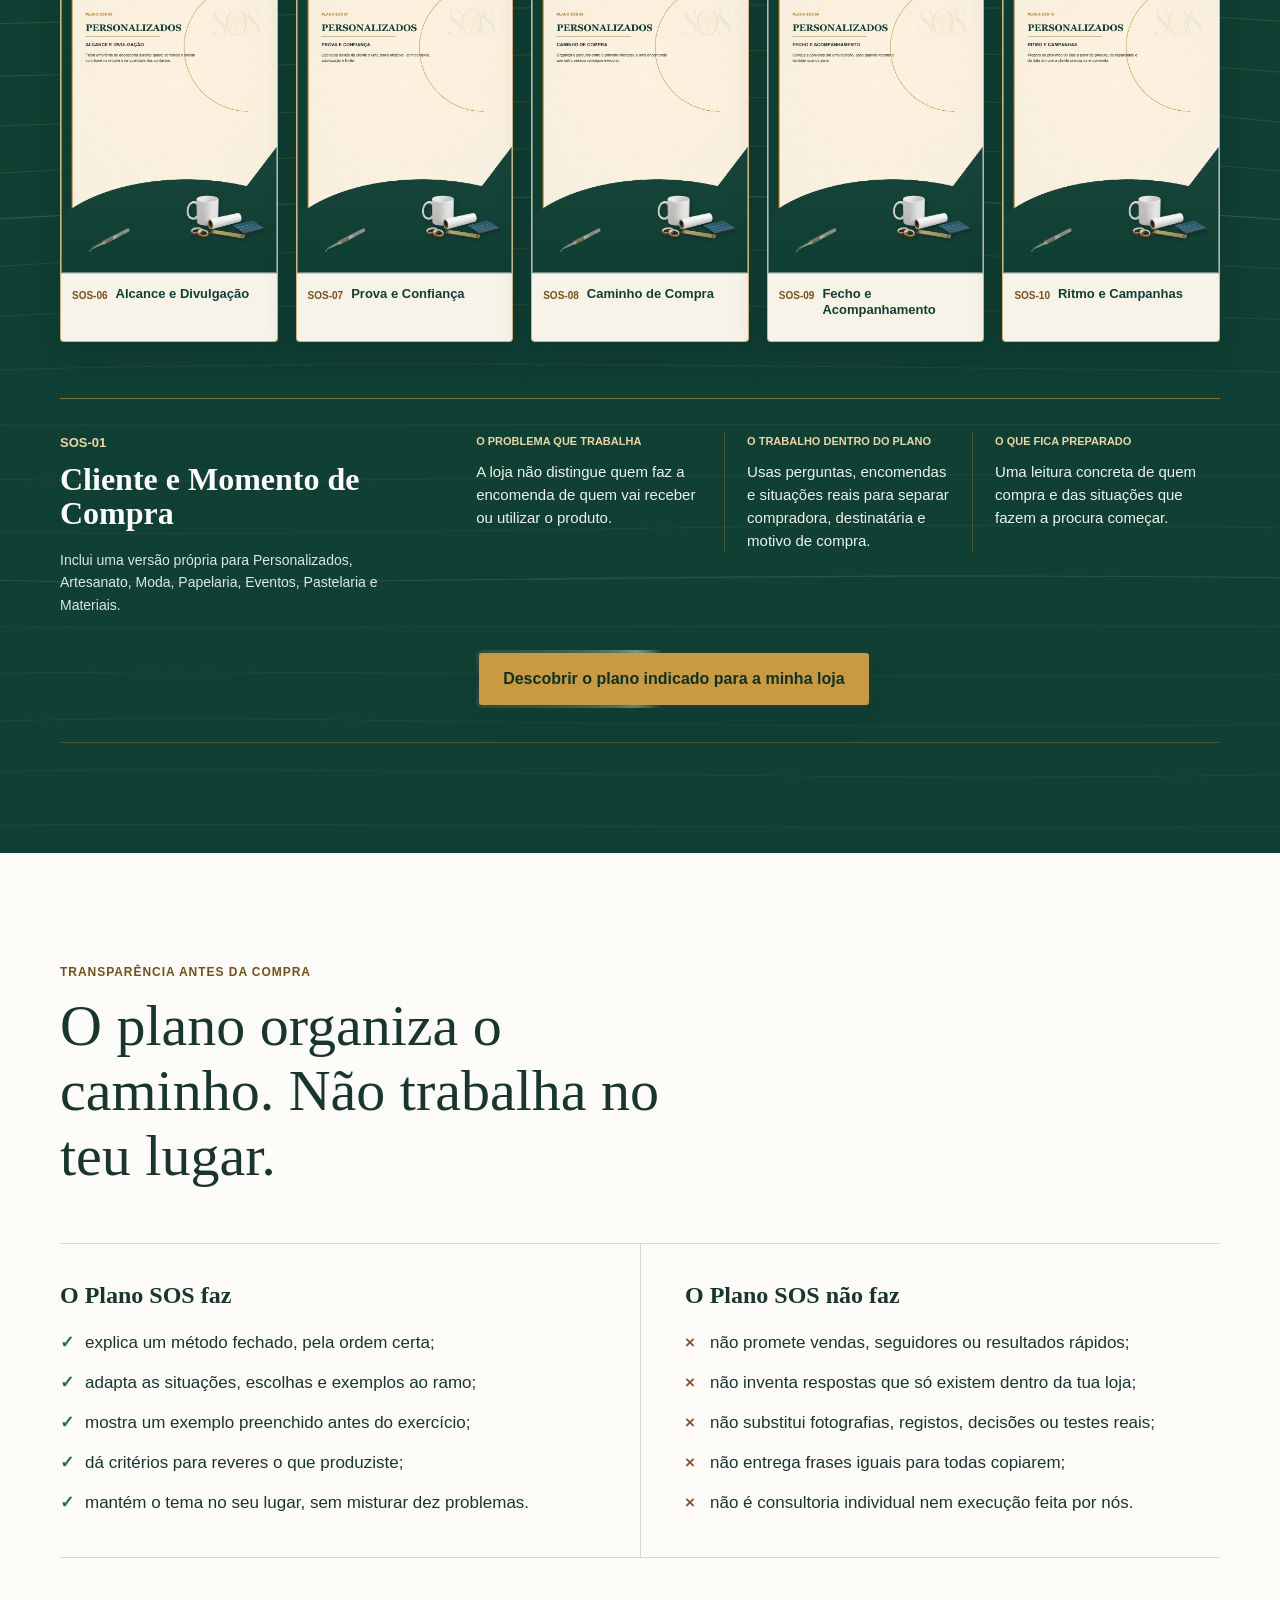
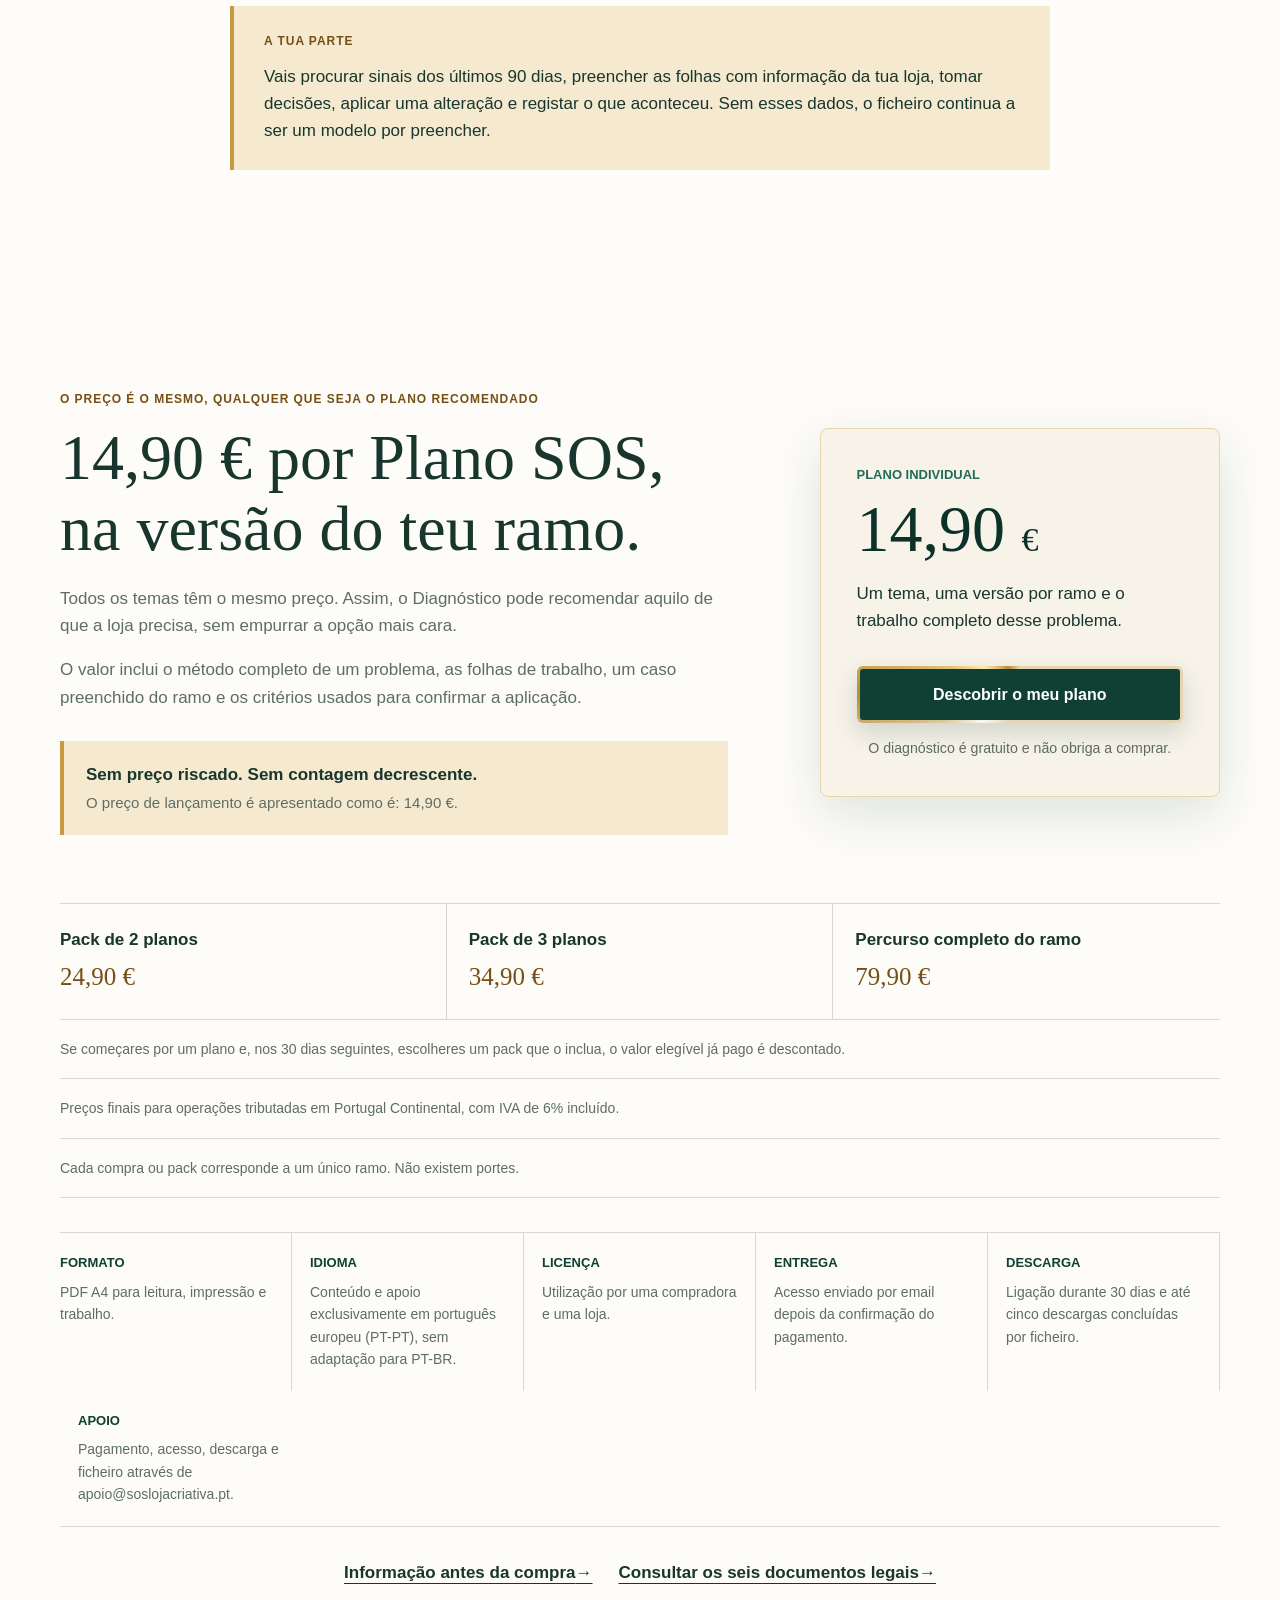
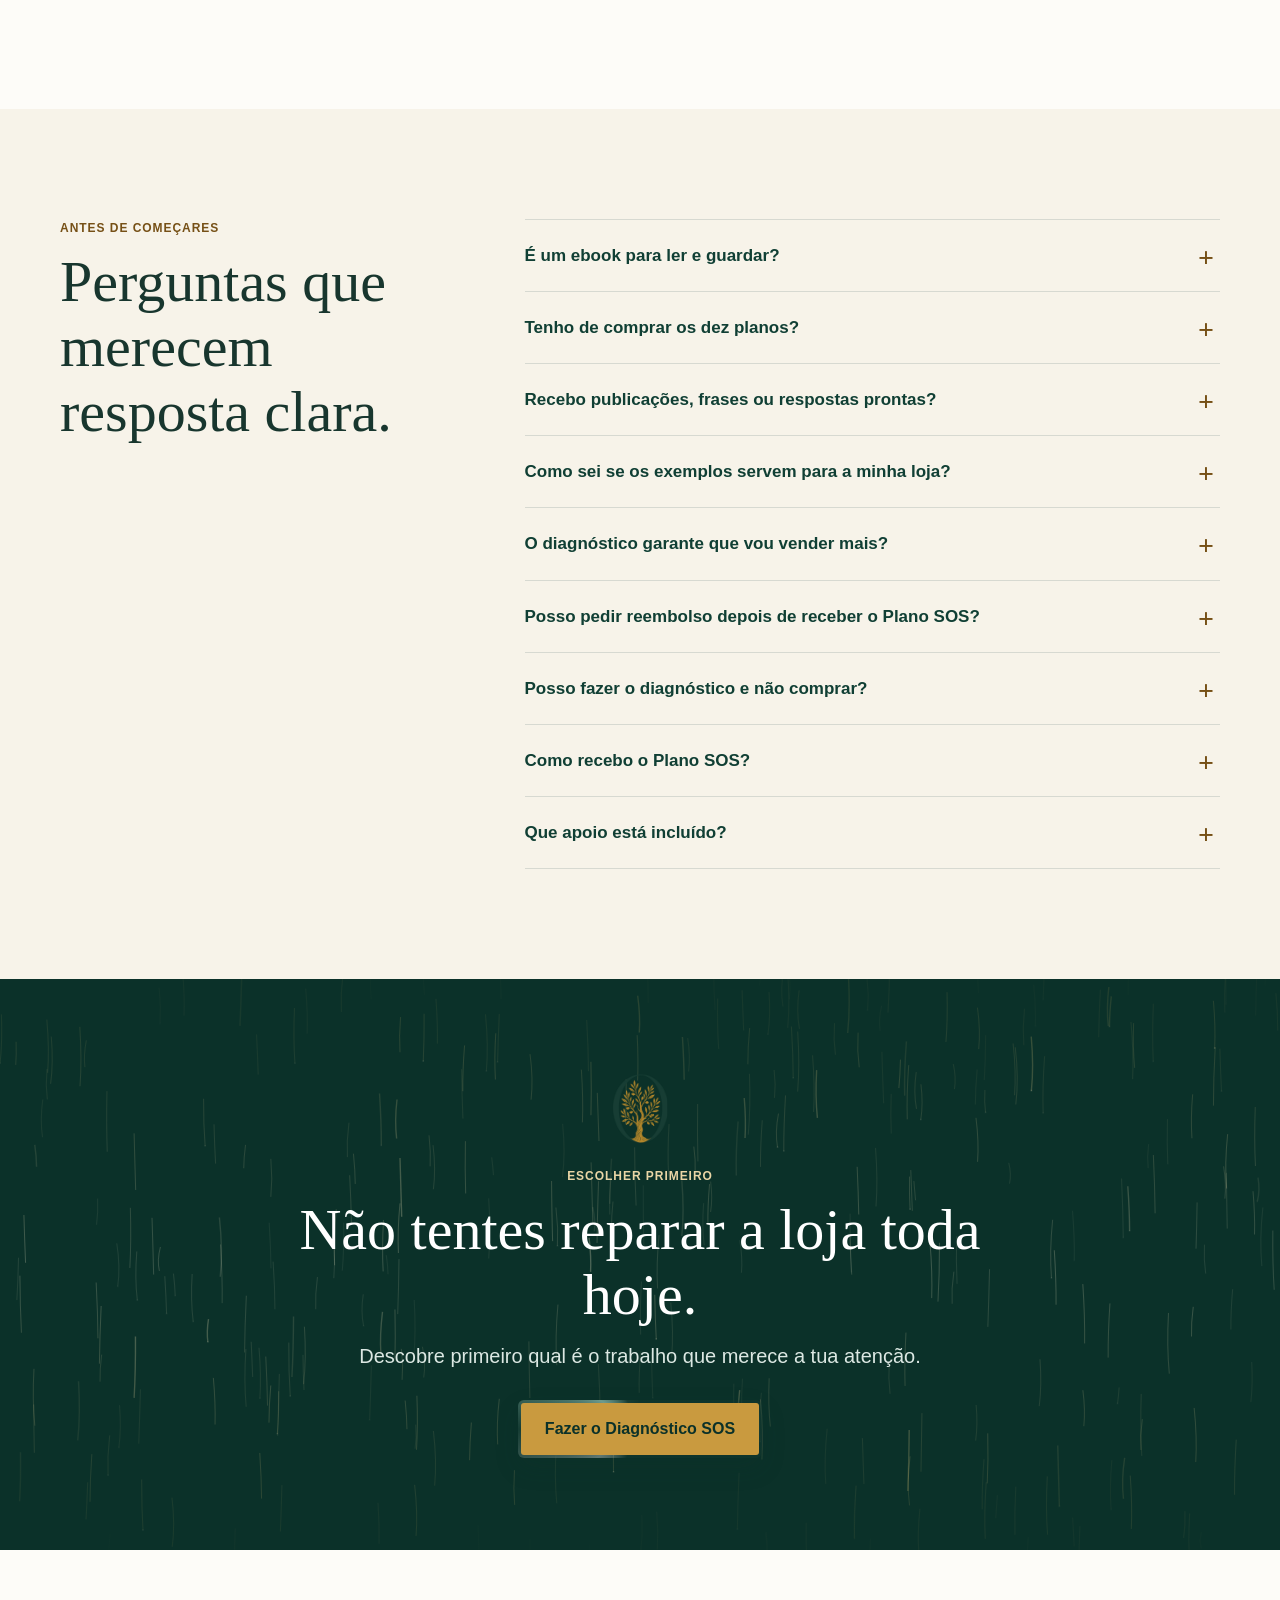
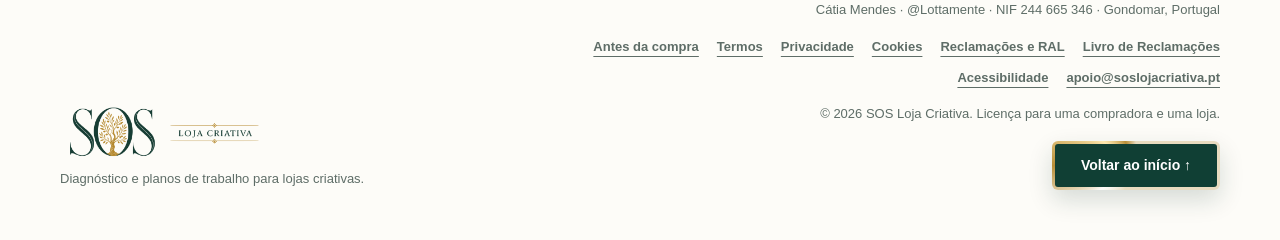
==== commit 34eb57c2: "Clarify diagnostic direction and improve responsive accessibility" ====
--- a/index.html
+++ b/index.html
@@ -6,7 +6,7 @@
   <meta name="description" content="Descobre qual das 10 áreas da tua loja precisa de atenção primeiro e recebe uma direção clara para começares.">
   <meta name="theme-color" content="#103f34">
   <meta property="og:type" content="website">
-  <meta property="og:title" content="Desbloqueia as tuas vendas e aumenta resultados em minutos | SOS Loja Criativa">
+  <meta property="og:title" content="Descobre por onde começar a melhorar a tua loja | SOS Loja Criativa">
   <meta property="og:description" content="Faz o Diagnóstico SOS gratuito e percebe qual das 10 áreas da tua loja precisa de atenção primeiro.">
   <meta property="og:url" content="https://soslojacriativa.pt/">
   <meta property="og:image" content="https://soslojacriativa.pt/assets/og.png">
@@ -14,10 +14,10 @@
   <meta property="og:image:height" content="630">
   <meta property="og:image:alt" content="Planos SOS para lojas criativas">
   <meta name="twitter:card" content="summary_large_image">
-  <meta name="twitter:title" content="Desbloqueia as tuas vendas e aumenta resultados em minutos | SOS Loja Criativa">
+  <meta name="twitter:title" content="Descobre por onde começar a melhorar a tua loja | SOS Loja Criativa">
   <meta name="twitter:description" content="Faz o Diagnóstico SOS gratuito e percebe qual das 10 áreas da tua loja precisa de atenção primeiro.">
   <meta name="twitter:image" content="https://soslojacriativa.pt/assets/og.png">
-  <title>SOS Loja Criativa | Desbloqueia as tuas vendas e aumenta resultados em minutos</title>
+  <title>SOS Loja Criativa | Descobre por onde começar a melhorar a tua loja</title>
   <link rel="canonical" href="https://soslojacriativa.pt/">
   <link rel="icon" type="image/png" href="assets/logo-icon.png">
   <link rel="stylesheet" href="styles.css?v=20260826-mobile-header-1">
@@ -56,7 +56,7 @@
       </div>
       <div class="hero-inner">
         <div class="hero-copy">
-          <h1>Desbloqueia as tuas vendas e aumenta resultados em minutos.</h1>
+          <h1>Descobre por onde começar a melhorar a tua loja.</h1>
           <p class="hero-lead">A tua loja não precisa de mais ideias. Precisa de clareza sobre o que está a dificultar as vendas. O Diagnóstico SOS compara 10 áreas e mostra-te qual precisa de atenção primeiro.</p>
           <div class="hero-actions">
             <a class="button" href="diagnostico/index.html"><span class="button-effect-label">Fazer o Diagnóstico SOS</span></a>
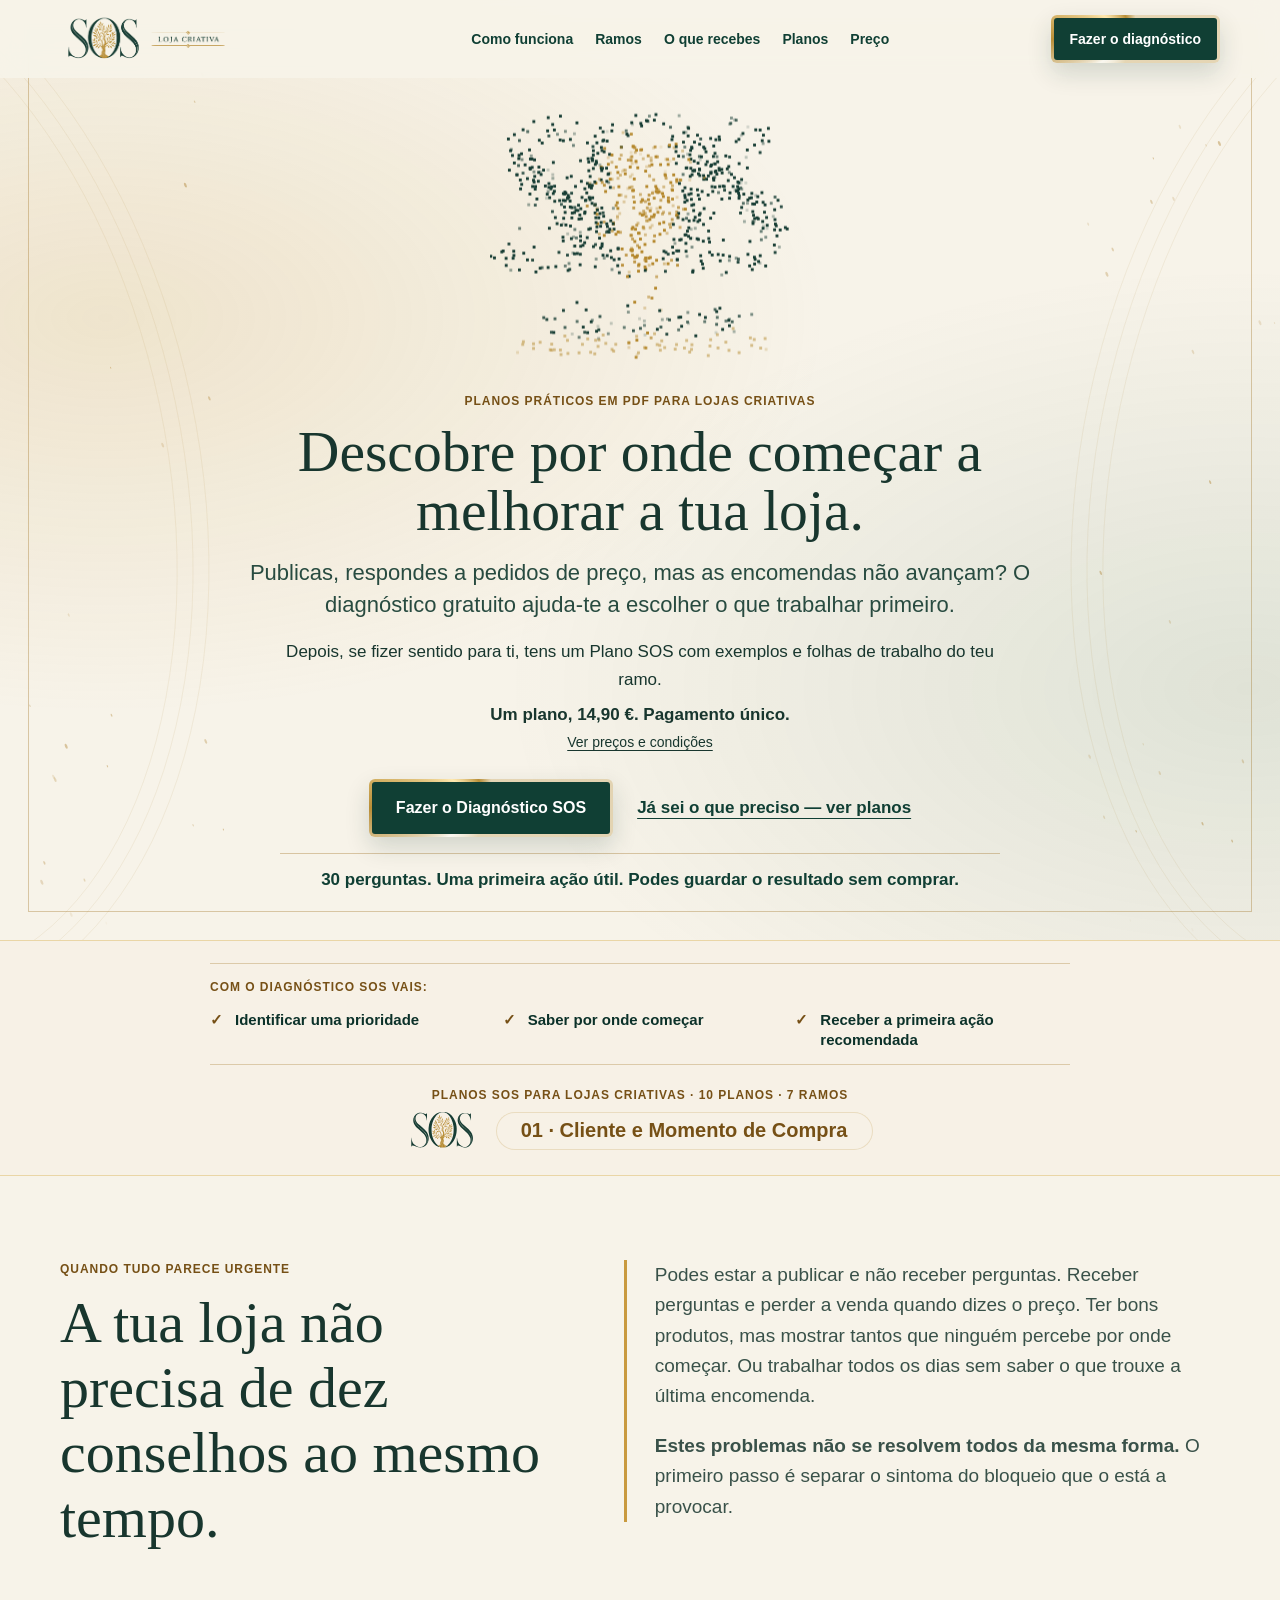
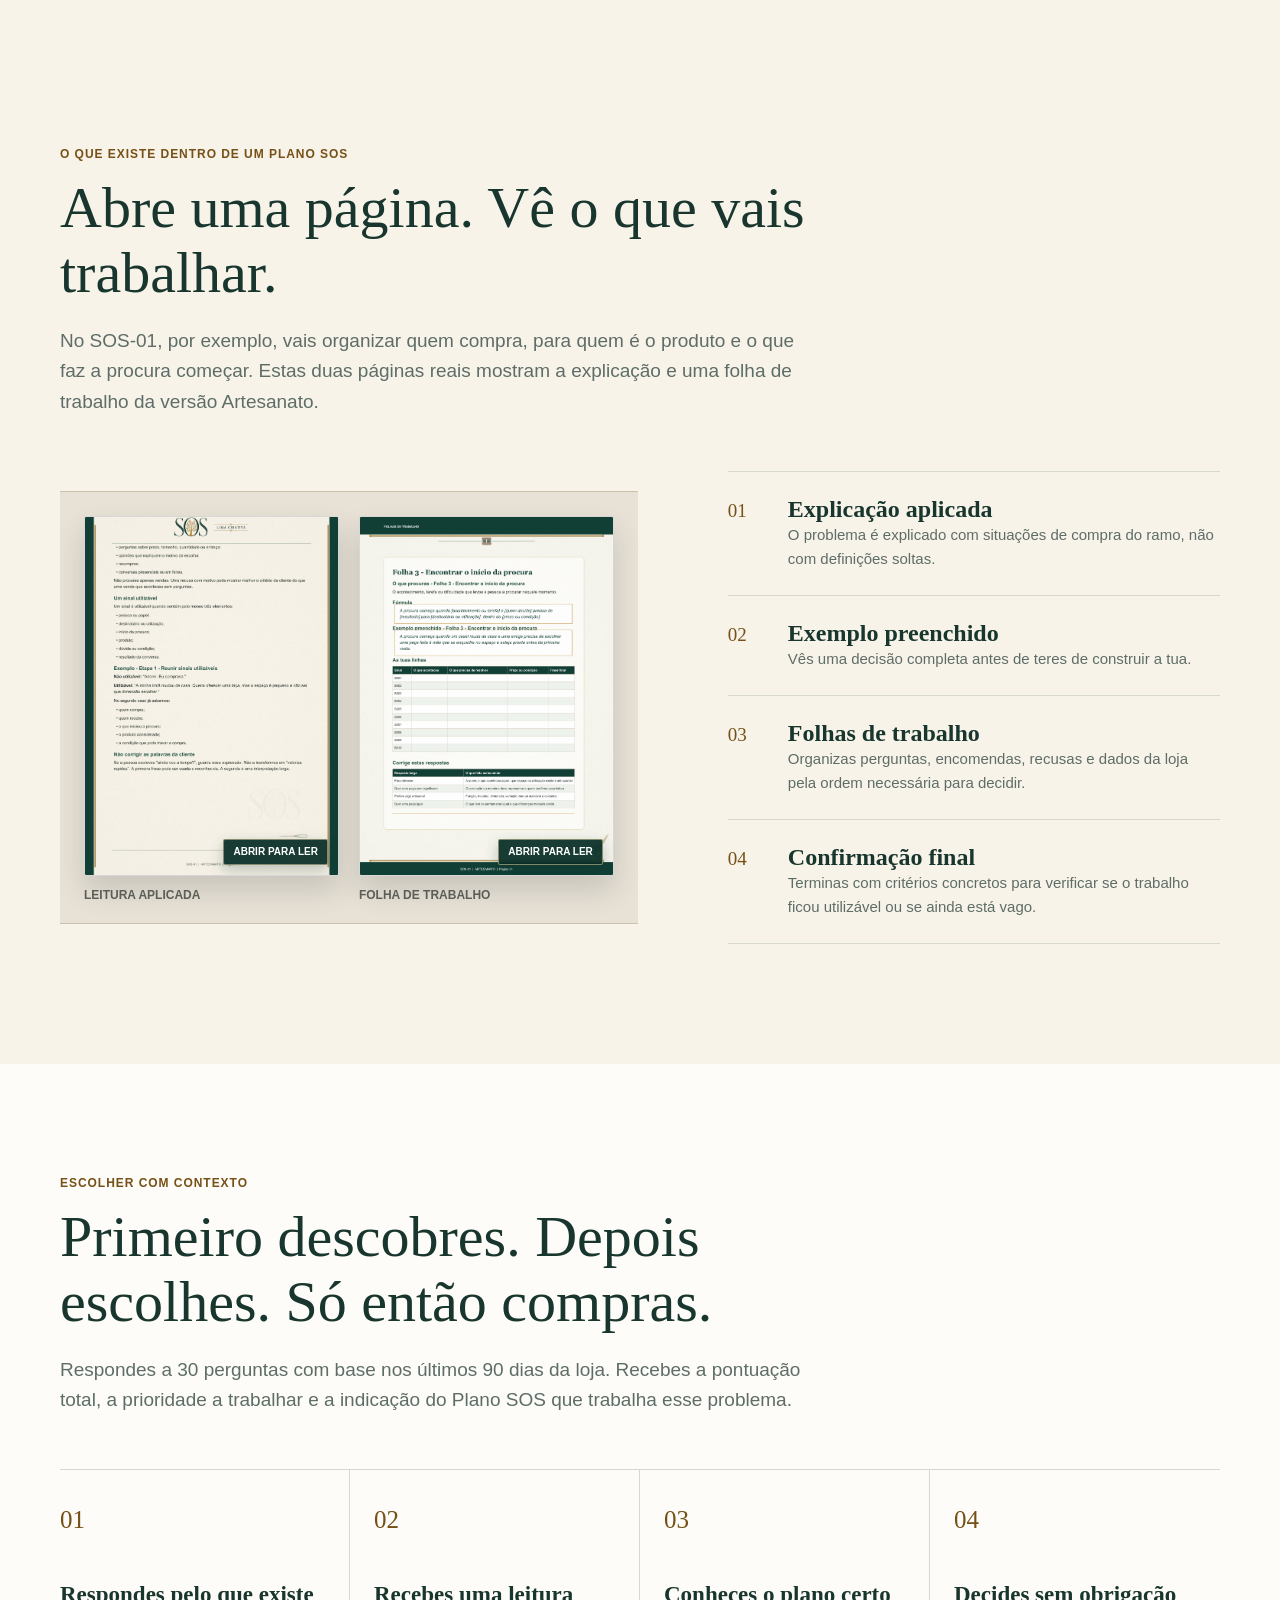
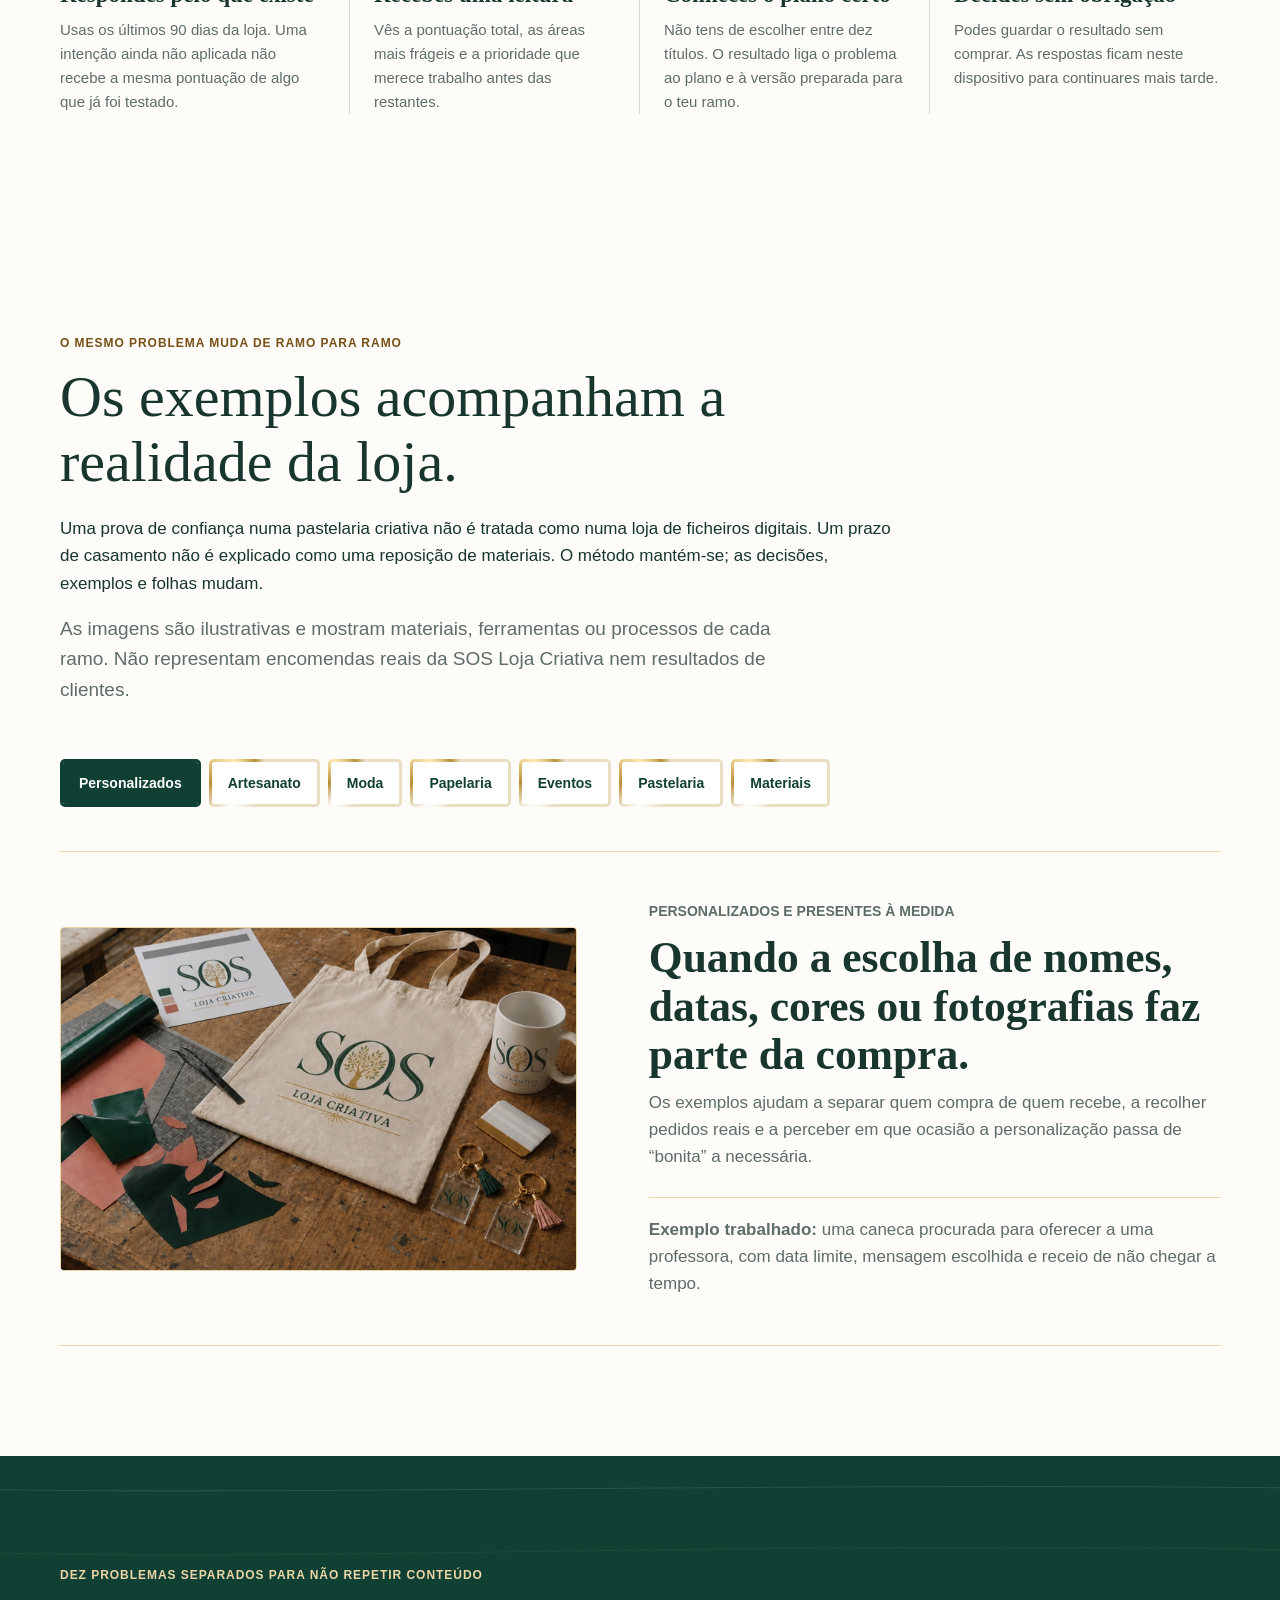
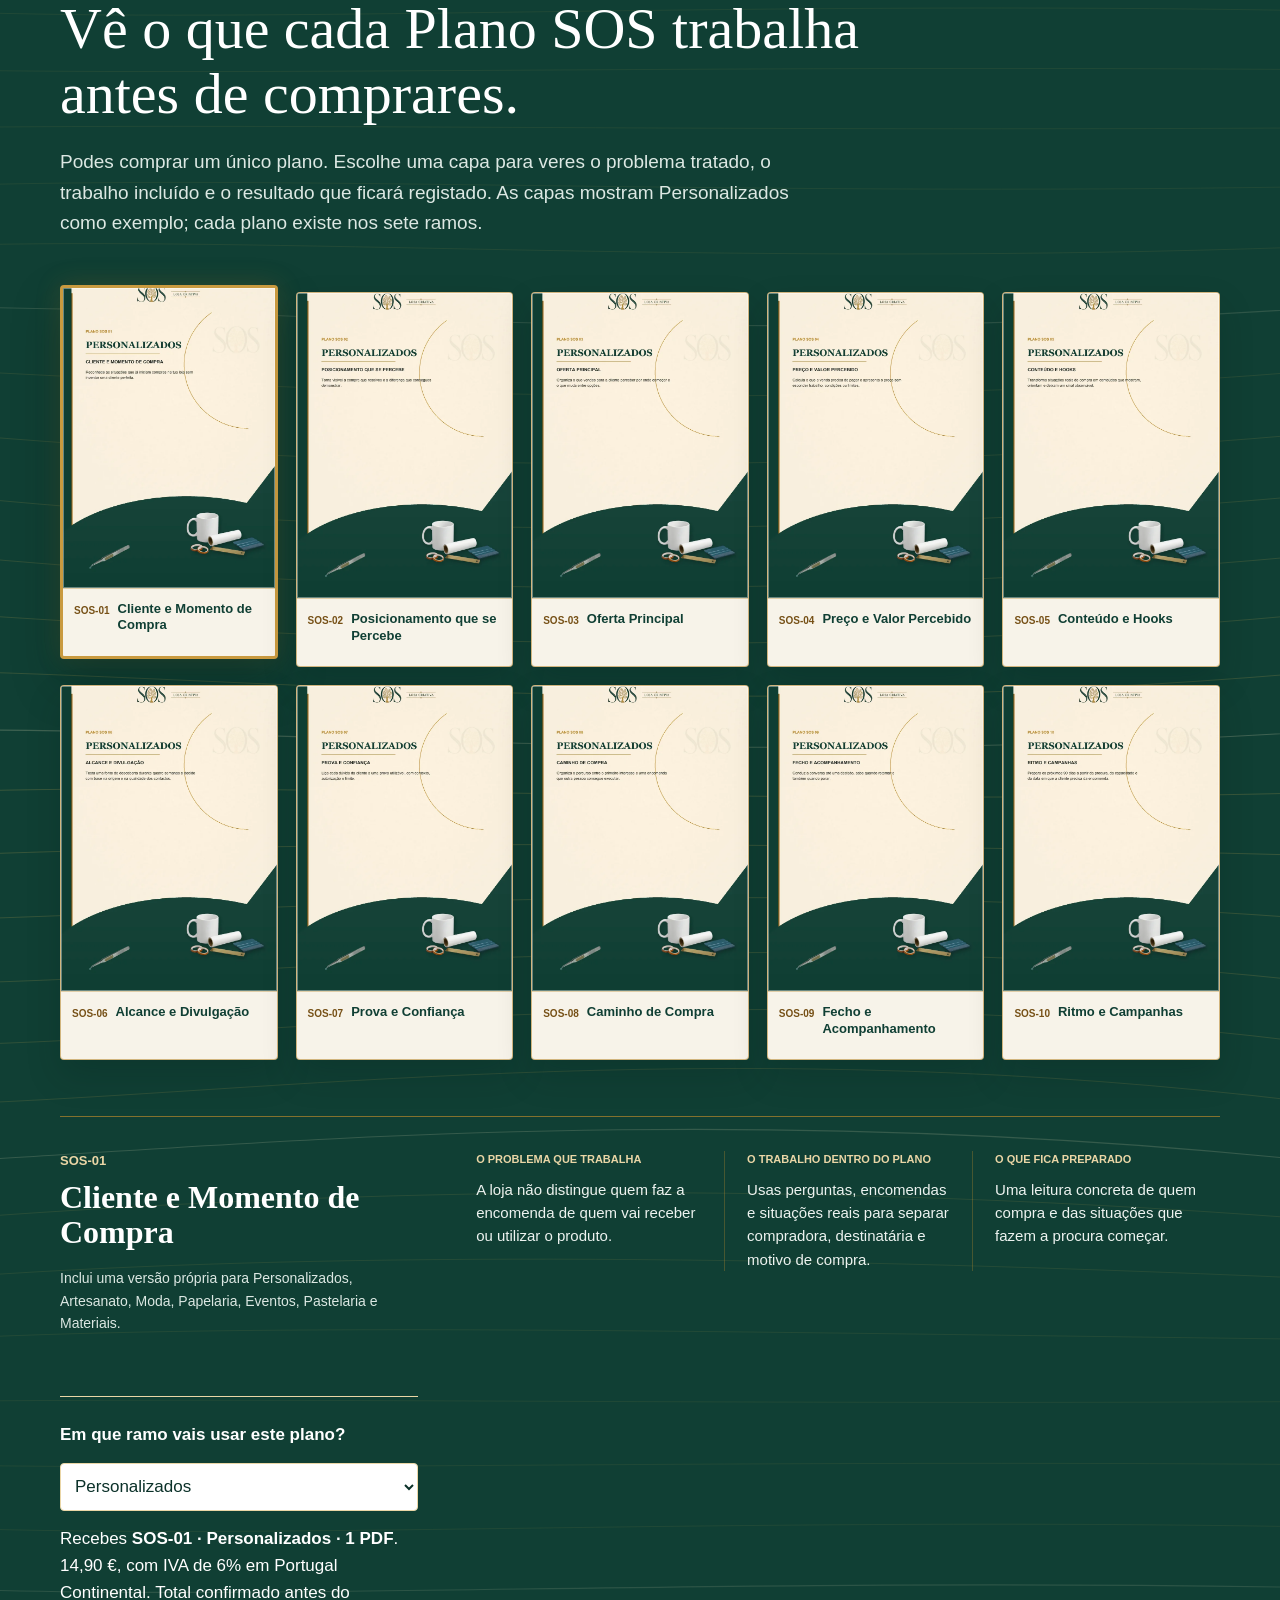
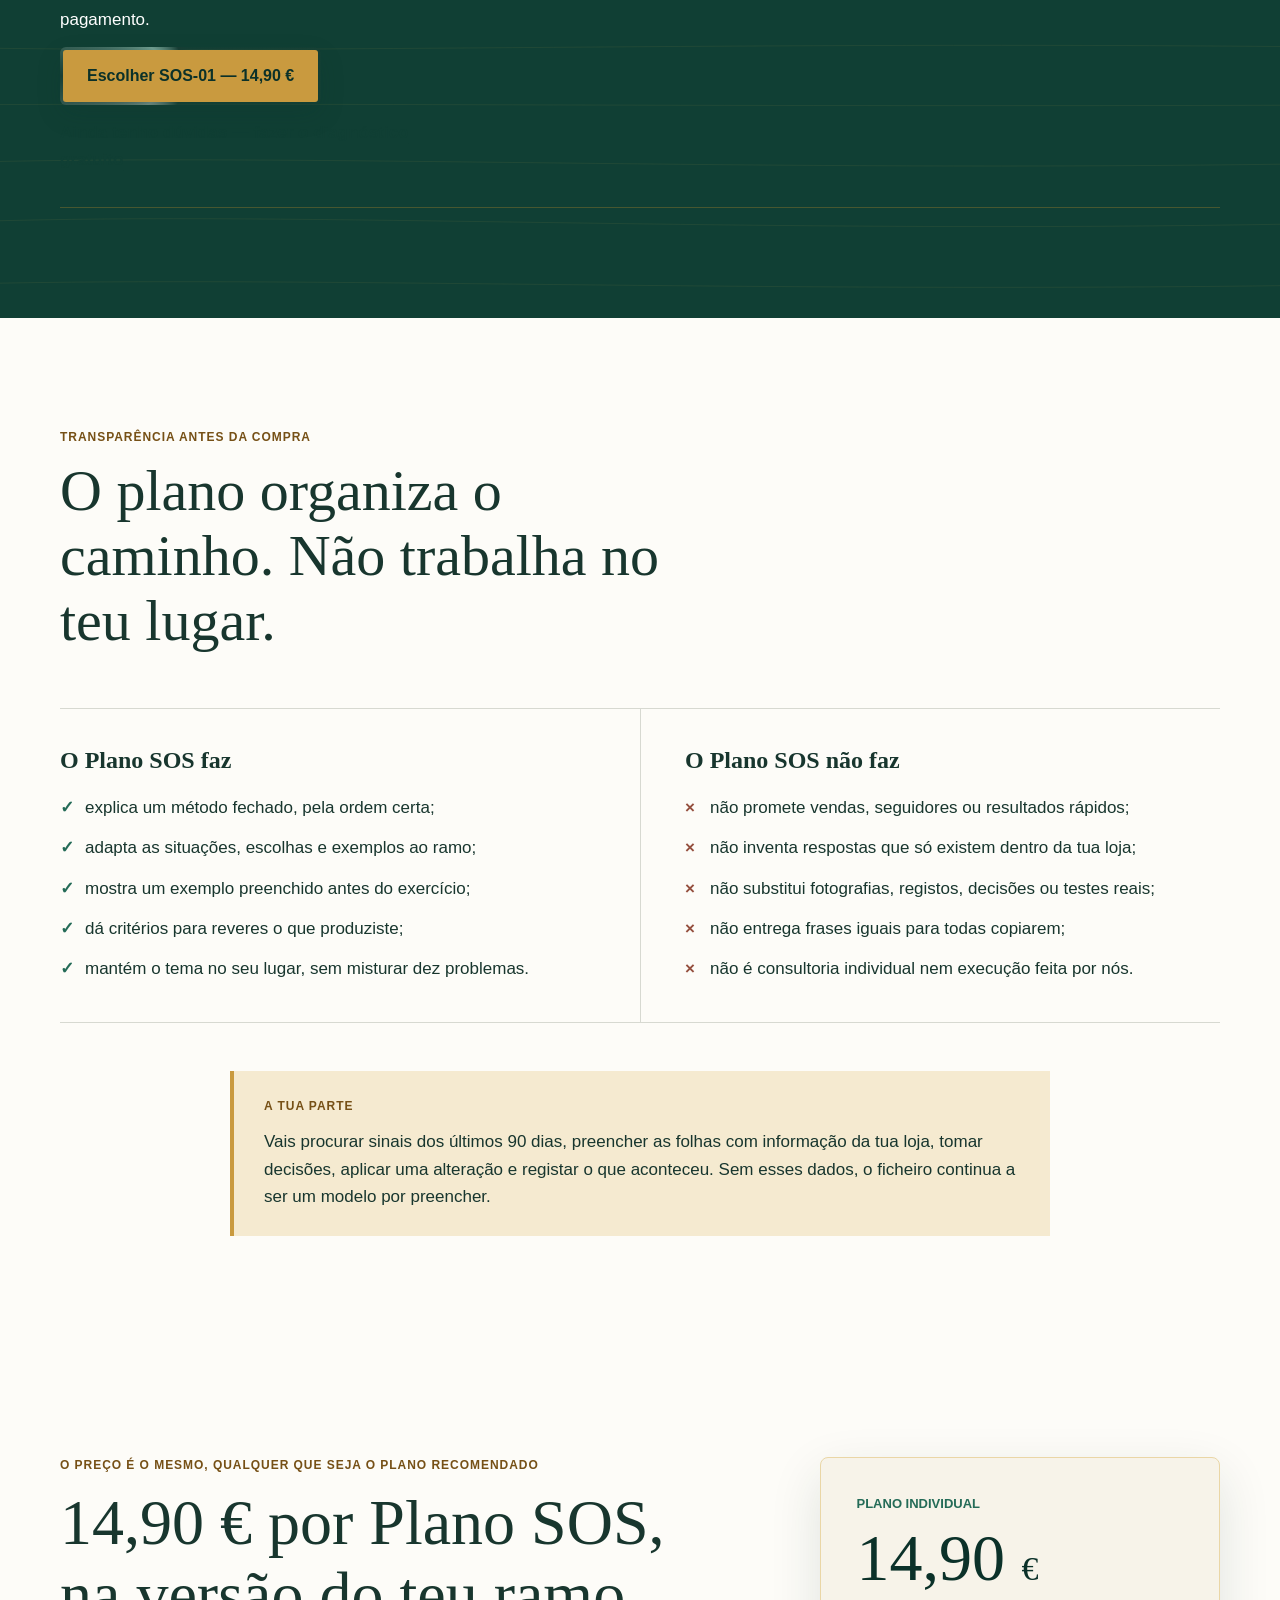
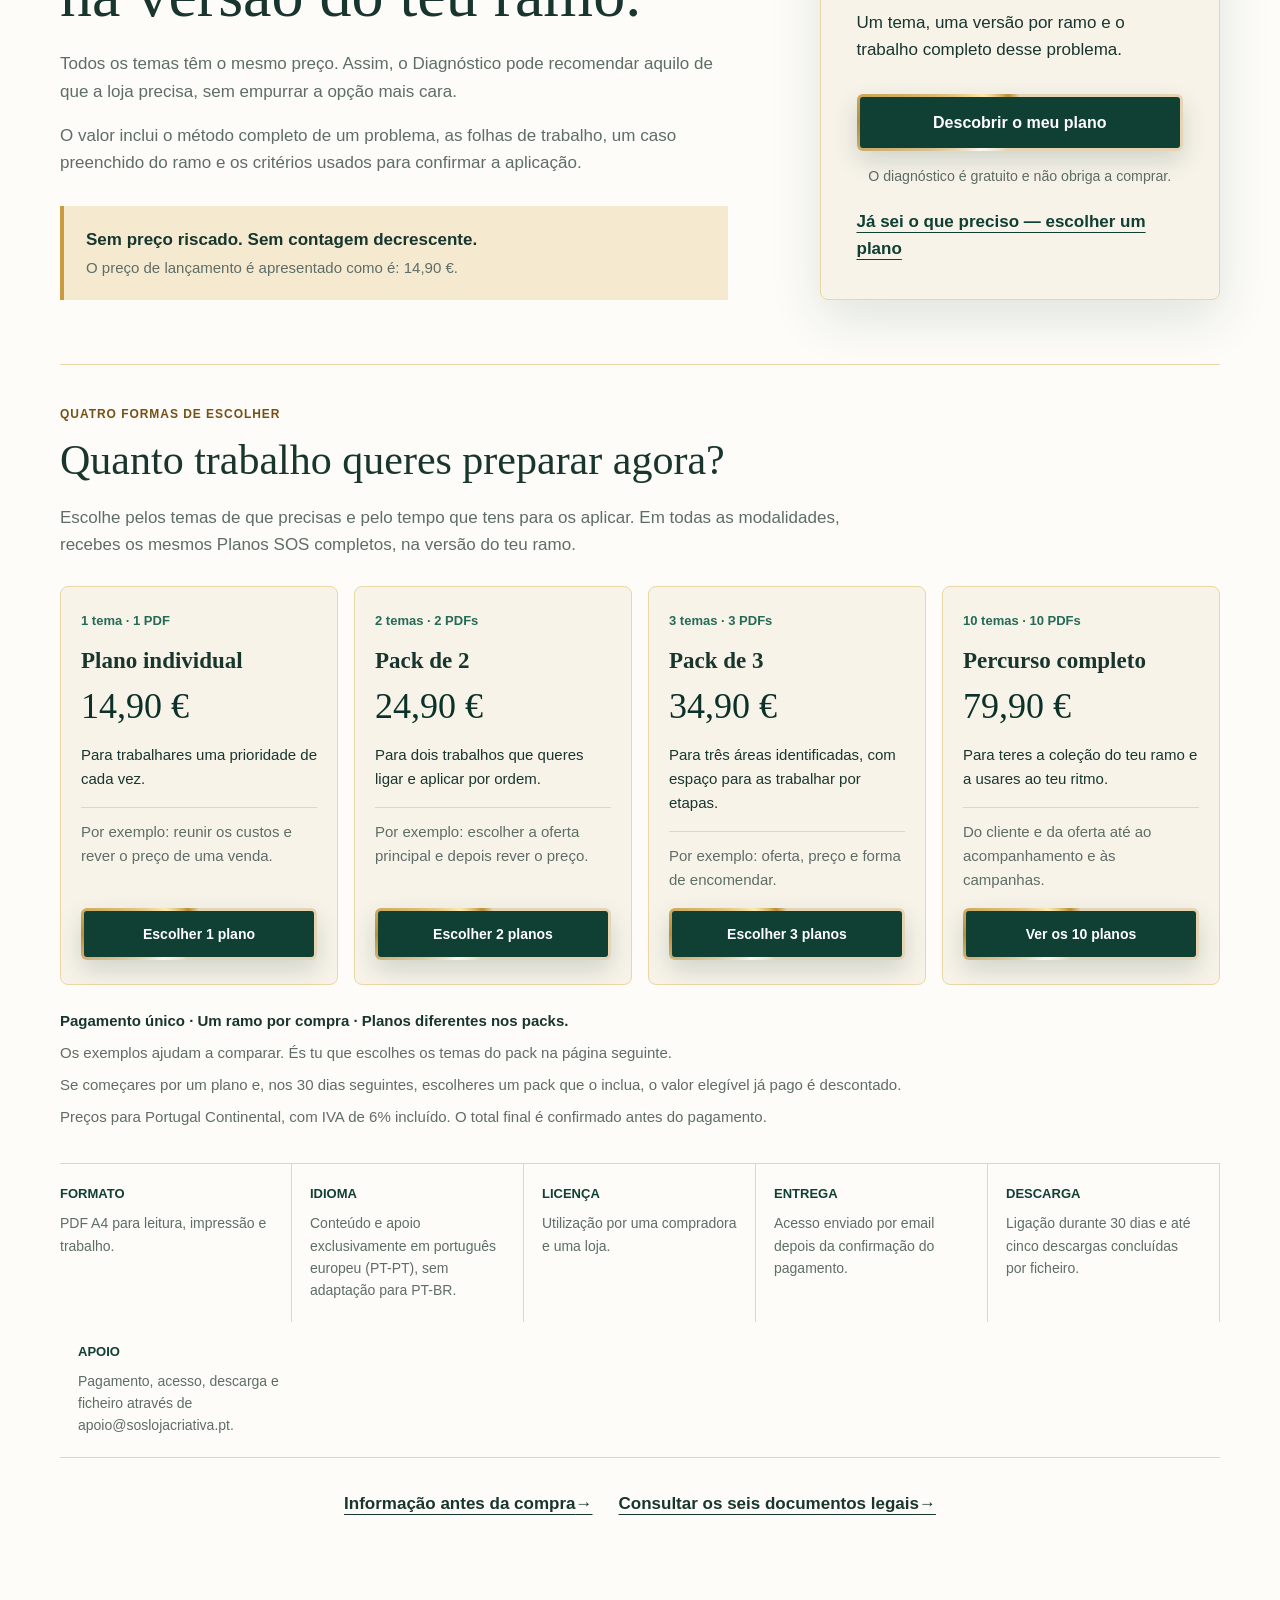
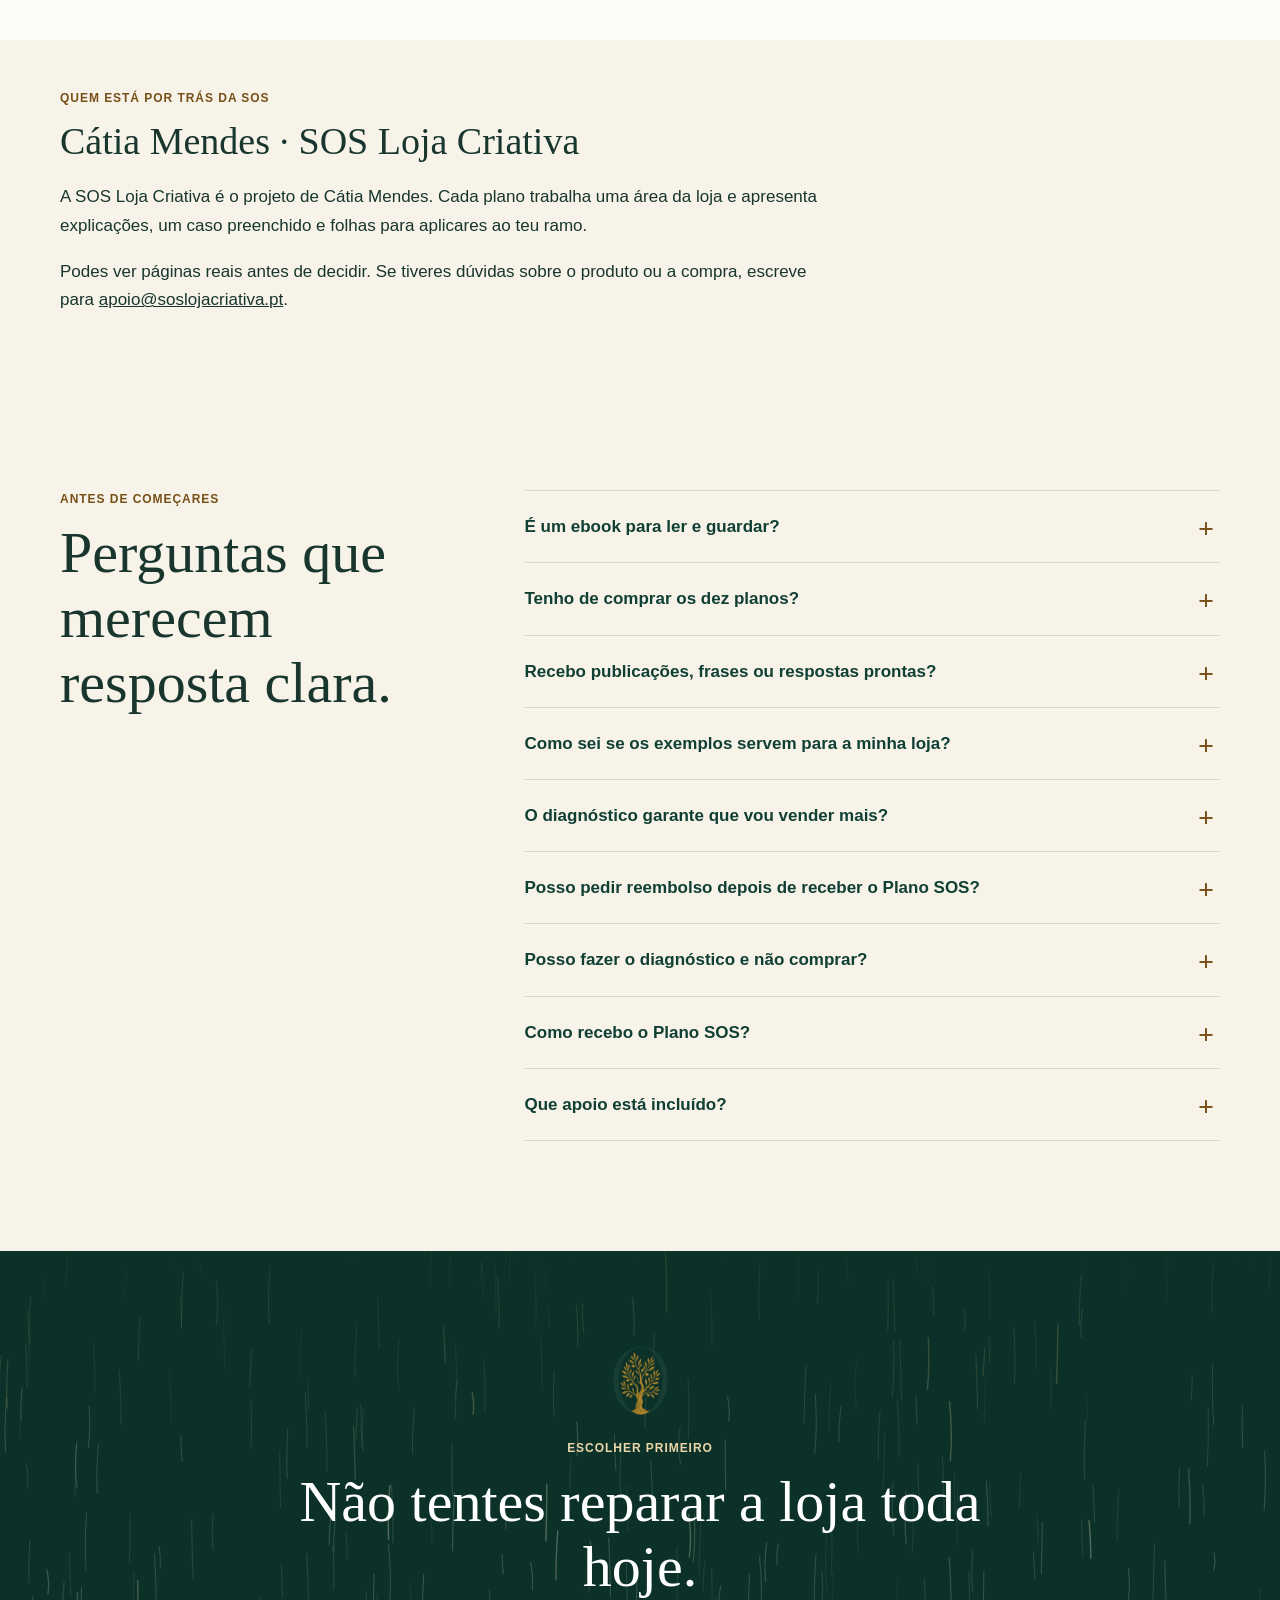
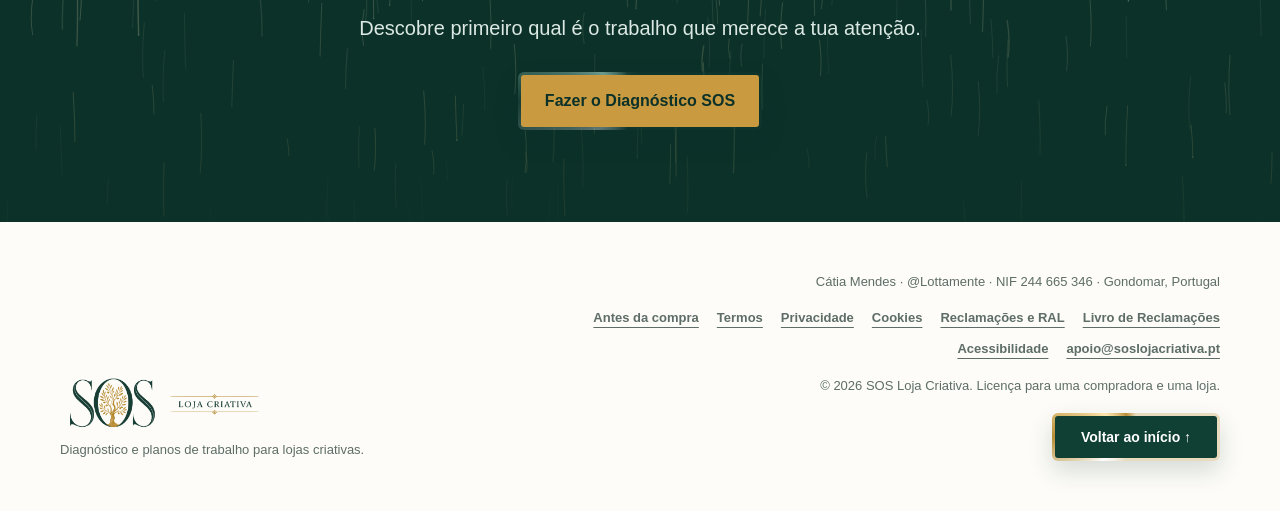
==== commit 09a176ec: "Improve plan selection and premium landing experience" ====
--- a/index.html
+++ b/index.html
@@ -20,9 +20,9 @@
   <title>SOS Loja Criativa | Descobre por onde começar a melhorar a tua loja</title>
   <link rel="canonical" href="https://soslojacriativa.pt/">
   <link rel="icon" type="image/png" href="assets/logo-icon.png">
-  <link rel="stylesheet" href="styles.css?v=20260826-mobile-header-1">
-  <script src="app.js?v=20260826-mobile-branches-1" defer></script>
-  <script src="sos-motion.js?v=20260814-documentacao-v2a" defer></script>
+  <link rel="stylesheet" href="styles.css?v=20260911-escolha-3">
+  <script src="app.js?v=20260911-escolha-3" defer></script>
+  <script src="sos-motion.js?v=20260911-motion-2" defer></script>
 </head>
 <body>
   <a class="skip-link" href="#conteudo" data-focus-target>Saltar para o conteúdo</a>
@@ -44,7 +44,7 @@
   </header>
 
   <main id="conteudo" tabindex="-1">
-    <section class="hero" id="inicio" tabindex="-1">
+    <section class="hero" id="inicio" tabindex="-1" data-sos-atmosphere>
       <div class="hero-logo-stage" aria-hidden="true">
         <div class="hero-logo" data-sos-logo data-logo-src="assets/logo-vertical.svg">
           <img class="hero-logo-fallback" src="assets/logo-vertical.svg" alt="" width="1600" height="1381">
@@ -56,13 +56,15 @@
       </div>
       <div class="hero-inner">
         <div class="hero-copy">
+          <p class="eyebrow">Planos práticos em PDF para lojas criativas</p>
           <h1>Descobre por onde começar a melhorar a tua loja.</h1>
-          <p class="hero-lead">A tua loja não precisa de mais ideias. Precisa de clareza sobre o que está a dificultar as vendas. O Diagnóstico SOS compara 10 áreas e mostra-te qual precisa de atenção primeiro.</p>
+          <p class="hero-lead">Publicas, respondes a pedidos de preço, mas as encomendas não avançam? O diagnóstico gratuito ajuda-te a escolher o que trabalhar primeiro.</p>
+          <p class="hero-product">Depois, se fizer sentido para ti, tens um Plano SOS com exemplos e folhas de trabalho do teu ramo. <strong>Um plano, 14,90 €. Pagamento único.</strong> <a href="#preco">Ver preços e condições</a></p>
           <div class="hero-actions">
             <a class="button" href="diagnostico/index.html"><span class="button-effect-label">Fazer o Diagnóstico SOS</span></a>
-            <a class="text-link" href="#como-funciona">Perceber antes de avançar <span aria-hidden="true">↓</span></a>
-          </div>
-          <p class="hero-trust"><strong>É gratuito. Recebes o resultado em poucos minutos e decides se queres continuar.</strong></p>
+            <a class="text-link" href="#planos">Já sei o que preciso — ver planos</a>
+          </div>
+          <p class="hero-trust"><strong>30 perguntas. Uma primeira ação útil. Podes guardar o resultado sem comprar.</strong></p>
         </div>
       </div>
       <ol class="visually-hidden">
@@ -83,7 +85,7 @@
       <div class="hero-benefits" aria-label="Com o Diagnóstico SOS vais">
         <p>Com o Diagnóstico SOS vais:</p>
         <ul>
-          <li>Descobrir a área mais fraca</li>
+          <li>Identificar uma prioridade</li>
           <li>Saber por onde começar</li>
           <li>Receber a primeira ação recomendada</li>
         </ul>
@@ -114,109 +116,12 @@
       </div>
     </section>
 
-    <section class="convergence-preview sos-rain-band" id="convergencia-sos" data-convergence-preview data-sos-rain aria-labelledby="convergence-title">
-      <div class="convergence-canvas" aria-hidden="true">
-        <canvas data-convergence-canvas aria-hidden="true"></canvas>
-      </div>
-      <div class="section-inner convergence-inner">
-        <div class="convergence-copy">
-          <p class="eyebrow eyebrow-light">Convergência SOS</p>
-          <h2 id="convergence-title">Muitas fragilidades. Uma prioridade para trabalhar primeiro.</h2>
-          <p>Conteúdo, preço, posicionamento, divulgação e caminho de compra podem parecer urgentes ao mesmo tempo. O Diagnóstico compara as respostas, identifica as notas mais baixas e mostra a área que deve ser tratada primeiro.</p>
-          <div class="convergence-direction" aria-label="Trinta respostas organizadas numa direção">
-            <span>30 respostas</span>
-            <i aria-hidden="true"></i>
-            <strong>1 direção</strong>
-          </div>
-        </div>
-      </div>
-    </section>
-
-    <section class="process" id="como-funciona">
-      <div class="section-inner">
-        <div class="section-heading">
-          <p class="eyebrow">Um percurso, não uma prateleira de ebooks</p>
-          <h2>Primeiro descobres. Depois escolhes. Só então compras.</h2>
-          <p>Respondes a 30 perguntas com base nos últimos 90 dias da loja. Recebes a pontuação total, a leitura da área mais fraca e a indicação do Plano SOS que trabalha esse problema.</p>
-        </div>
-        <ol class="steps">
-          <li>
-            <span class="step-number">01</span>
-            <h3>Respondes pelo que existe</h3>
-            <p>Usas os últimos 90 dias da loja. Uma intenção ainda não aplicada não recebe a mesma pontuação de algo que já foi testado.</p>
-          </li>
-          <li>
-            <span class="step-number">02</span>
-            <h3>Recebes uma leitura</h3>
-            <p>Vês a pontuação total, as áreas mais frágeis e a prioridade que merece trabalho antes das restantes.</p>
-          </li>
-          <li>
-            <span class="step-number">03</span>
-            <h3>Conheces o plano certo</h3>
-            <p>Não tens de escolher entre dez títulos. O resultado liga o problema ao plano e à versão preparada para o teu ramo.</p>
-          </li>
-          <li>
-            <span class="step-number">04</span>
-            <h3>Decides sem obrigação</h3>
-            <p>O diagnóstico é gratuito. Podes guardar o resultado e não comprar. Se avançares, sabes exatamente o que vais trabalhar.</p>
-          </li>
-        </ol>
-      </div>
-    </section>
-
-    <section class="diagnostic-cta band-dark sos-rain-band" data-sos-rain>
-      <div class="section-inner diagnostic-layout">
-        <div>
-          <p class="eyebrow eyebrow-light">Diagnóstico SOS 0-100</p>
-          <h2>Trinta respostas. Uma direção para começar.</h2>
-          <p>Usa encomendas, mensagens e decisões dos últimos 90 dias. Podes interromper e continuar no mesmo dispositivo; o resultado é calculado depois das 30 respostas.</p>
-        </div>
-        <div class="diagnostic-action">
-          <span class="large-number">0–100</span>
-          <a class="button button-gold" href="diagnostico/index.html"><span class="button-effect-label">Fazer o Diagnóstico SOS</span></a>
-        </div>
-      </div>
-    </section>
-
-    <section class="branches" id="ramos">
-      <div class="section-inner">
-        <div class="section-heading">
-          <p class="eyebrow">O mesmo problema muda de ramo para ramo</p>
-          <h2>Os exemplos acompanham a realidade da loja.</h2>
-          <p>Uma prova de confiança numa pastelaria criativa não é tratada como numa loja de ficheiros digitais. Um prazo de casamento não é explicado como uma reposição de materiais. O método mantém-se; as decisões, exemplos e folhas mudam.</p>
-          <p class="branch-visual-note">As imagens são ilustrativas e mostram materiais, ferramentas ou processos de cada ramo. Não representam encomendas reais da SOS Loja Criativa nem resultados de clientes.</p>
-        </div>
-
-        <div class="branch-tabs" role="tablist" aria-label="Escolher ramo">
-          <button class="branch-tab is-active" id="branch-tab-personalizados" type="button" role="tab" aria-selected="true" aria-controls="branch-panel" tabindex="0" data-branch="personalizados"><span class="button-effect-label">Personalizados</span></button>
-          <button class="branch-tab" id="branch-tab-artesanato" type="button" role="tab" aria-selected="false" aria-controls="branch-panel" tabindex="-1" data-branch="artesanato"><span class="button-effect-label">Artesanato</span></button>
-          <button class="branch-tab" id="branch-tab-moda" type="button" role="tab" aria-selected="false" aria-controls="branch-panel" tabindex="-1" data-branch="moda"><span class="button-effect-label">Moda</span></button>
-          <button class="branch-tab" id="branch-tab-papelaria" type="button" role="tab" aria-selected="false" aria-controls="branch-panel" tabindex="-1" data-branch="papelaria"><span class="button-effect-label">Papelaria</span></button>
-          <button class="branch-tab" id="branch-tab-eventos" type="button" role="tab" aria-selected="false" aria-controls="branch-panel" tabindex="-1" data-branch="eventos"><span class="button-effect-label">Eventos</span></button>
-          <button class="branch-tab" id="branch-tab-pastelaria" type="button" role="tab" aria-selected="false" aria-controls="branch-panel" tabindex="-1" data-branch="pastelaria"><span class="button-effect-label">Pastelaria</span></button>
-          <button class="branch-tab" id="branch-tab-materiais" type="button" role="tab" aria-selected="false" aria-controls="branch-panel" tabindex="-1" data-branch="materiais"><span class="button-effect-label">Materiais</span></button>
-        </div>
-
-        <div class="branch-stage" id="branch-panel" role="tabpanel" aria-labelledby="branch-tab-personalizados" aria-live="polite" tabindex="0">
-          <div class="branch-image-wrap">
-            <img id="branch-image" src="assets/editorial/personalizados.webp" alt="Saco de pano e caneca personalizados com o logótipo SOS Loja Criativa numa bancada de trabalho" width="1440" height="960" loading="lazy">
-          </div>
-          <div class="branch-copy">
-            <p class="branch-kicker" id="branch-kicker">Personalizados e presentes à medida</p>
-            <h3 id="branch-title">Quando a escolha de nomes, datas, cores ou fotografias faz parte da compra.</h3>
-            <p id="branch-text">Os exemplos ajudam a separar quem compra de quem recebe, a recolher pedidos reais e a perceber em que ocasião a personalização passa de “bonita” a necessária.</p>
-            <p class="branch-example"><strong>Exemplo trabalhado:</strong> <span id="branch-example">uma caneca procurada para oferecer a uma professora, com data limite, mensagem escolhida e receio de não chegar a tempo.</span></p>
-          </div>
-        </div>
-      </div>
-    </section>
-
-    <section class="deliverables band" id="o-que-recebes">
+<section class="deliverables band" id="o-que-recebes">
       <div class="section-inner">
         <div class="section-heading">
           <p class="eyebrow">O que existe dentro de um Plano SOS</p>
-          <h2>Cada plano trata um problema e termina com uma decisão registada.</h2>
-          <p>Primeiro percebes o que observar. Depois comparas a informação da tua loja com um caso preenchido, trabalhas nas folhas e confirmas se a decisão ficou utilizável.</p>
+          <h2>Abre uma página. Vê o que vais trabalhar.</h2>
+          <p>No SOS-01, por exemplo, vais organizar quem compra, para quem é o produto e o que faz a procura começar. Estas duas páginas reais mostram a explicação e uma folha de trabalho da versão Artesanato.</p>
         </div>
 
         <div class="preview-layout">
@@ -262,6 +167,73 @@
       </div>
     </section>
 
+    <section class="process" id="como-funciona">
+      <div class="section-inner">
+        <div class="section-heading">
+          <p class="eyebrow">Escolher com contexto</p>
+          <h2>Primeiro descobres. Depois escolhes. Só então compras.</h2>
+          <p>Respondes a 30 perguntas com base nos últimos 90 dias da loja. Recebes a pontuação total, a prioridade a trabalhar e a indicação do Plano SOS que trabalha esse problema.</p>
+        </div>
+        <ol class="steps">
+          <li>
+            <span class="step-number">01</span>
+            <h3>Respondes pelo que existe</h3>
+            <p>Usas os últimos 90 dias da loja. Uma intenção ainda não aplicada não recebe a mesma pontuação de algo que já foi testado.</p>
+          </li>
+          <li>
+            <span class="step-number">02</span>
+            <h3>Recebes uma leitura</h3>
+            <p>Vês a pontuação total, as áreas mais frágeis e a prioridade que merece trabalho antes das restantes.</p>
+          </li>
+          <li>
+            <span class="step-number">03</span>
+            <h3>Conheces o plano certo</h3>
+            <p>Não tens de escolher entre dez títulos. O resultado liga o problema ao plano e à versão preparada para o teu ramo.</p>
+          </li>
+          <li>
+            <span class="step-number">04</span>
+            <h3>Decides sem obrigação</h3>
+            <p>Podes guardar o resultado sem comprar. As respostas ficam neste dispositivo para continuares mais tarde.</p>
+          </li>
+        </ol>
+      </div>
+    </section>
+
+<section class="branches" id="ramos">
+      <div class="section-inner">
+        <div class="section-heading">
+          <p class="eyebrow">O mesmo problema muda de ramo para ramo</p>
+          <h2>Os exemplos acompanham a realidade da loja.</h2>
+          <p>Uma prova de confiança numa pastelaria criativa não é tratada como numa loja de ficheiros digitais. Um prazo de casamento não é explicado como uma reposição de materiais. O método mantém-se; as decisões, exemplos e folhas mudam.</p>
+          <p class="branch-visual-note">As imagens são ilustrativas e mostram materiais, ferramentas ou processos de cada ramo. Não representam encomendas reais da SOS Loja Criativa nem resultados de clientes.</p>
+        </div>
+
+        <div class="branch-tabs" role="tablist" aria-label="Escolher ramo">
+          <button class="branch-tab is-active" id="branch-tab-personalizados" type="button" role="tab" aria-selected="true" aria-controls="branch-panel" tabindex="0" data-branch="personalizados"><span class="button-effect-label">Personalizados</span></button>
+          <button class="branch-tab" id="branch-tab-artesanato" type="button" role="tab" aria-selected="false" aria-controls="branch-panel" tabindex="-1" data-branch="artesanato"><span class="button-effect-label">Artesanato</span></button>
+          <button class="branch-tab" id="branch-tab-moda" type="button" role="tab" aria-selected="false" aria-controls="branch-panel" tabindex="-1" data-branch="moda"><span class="button-effect-label">Moda</span></button>
+          <button class="branch-tab" id="branch-tab-papelaria" type="button" role="tab" aria-selected="false" aria-controls="branch-panel" tabindex="-1" data-branch="papelaria"><span class="button-effect-label">Papelaria</span></button>
+          <button class="branch-tab" id="branch-tab-eventos" type="button" role="tab" aria-selected="false" aria-controls="branch-panel" tabindex="-1" data-branch="eventos"><span class="button-effect-label">Eventos</span></button>
+          <button class="branch-tab" id="branch-tab-pastelaria" type="button" role="tab" aria-selected="false" aria-controls="branch-panel" tabindex="-1" data-branch="pastelaria"><span class="button-effect-label">Pastelaria</span></button>
+          <button class="branch-tab" id="branch-tab-materiais" type="button" role="tab" aria-selected="false" aria-controls="branch-panel" tabindex="-1" data-branch="materiais"><span class="button-effect-label">Materiais</span></button>
+        </div>
+
+        <div class="branch-stage" id="branch-panel" role="tabpanel" aria-labelledby="branch-tab-personalizados" aria-live="polite" tabindex="0">
+          <div class="branch-image-wrap">
+            <img id="branch-image" src="assets/editorial/personalizados.webp" alt="Saco de pano e caneca personalizados com o logótipo SOS Loja Criativa numa bancada de trabalho" width="1440" height="960" loading="lazy">
+          </div>
+          <div class="branch-copy">
+            <p class="branch-kicker" id="branch-kicker">Personalizados e presentes à medida</p>
+            <h3 id="branch-title">Quando a escolha de nomes, datas, cores ou fotografias faz parte da compra.</h3>
+            <p id="branch-text">Os exemplos ajudam a separar quem compra de quem recebe, a recolher pedidos reais e a perceber em que ocasião a personalização passa de “bonita” a necessária.</p>
+            <p class="branch-example"><strong>Exemplo trabalhado:</strong> <span id="branch-example">uma caneca procurada para oferecer a uma professora, com data limite, mensagem escolhida e receio de não chegar a tempo.</span></p>
+          </div>
+        </div>
+      </div>
+    </section>
+
+
+
     <section class="plan-showcase" id="planos" data-plan-showcase data-sos-flow aria-labelledby="plan-showcase-title">
       <div class="section-inner plan-showcase-inner">
         <div class="section-heading plan-showcase-heading">
@@ -294,7 +266,15 @@
             <div><span>O trabalho dentro do plano</span><p id="plan-detail-work">Usas perguntas, encomendas e situações reais para separar compradora, destinatária e motivo de compra.</p></div>
             <div><span>O que fica preparado</span><p id="plan-detail-result">Uma leitura concreta de quem compra e das situações que fazem a procura começar.</p></div>
           </div>
-          <a class="button button-gold plan-detail-cta" href="diagnostico/index.html"><span class="button-effect-label">Descobrir o plano indicado para a minha loja</span></a>
+          <div class="plan-purchase">
+            <label for="plan-purchase-branch">Em que ramo vais usar este plano?</label>
+            <select id="plan-purchase-branch">
+              <option value="PER">Personalizados</option><option value="ART">Artesanato</option><option value="MOD">Moda</option><option value="PAP">Papelaria</option><option value="EVE">Eventos</option><option value="PAS">Pastelaria</option><option value="MAT">Materiais</option>
+            </select>
+            <p>Recebes <strong id="plan-purchase-summary">SOS-01 · Personalizados · 1 PDF</strong>. 14,90 €, com IVA de 6% em Portugal Continental. Total confirmado antes do pagamento.</p>
+            <a id="plan-purchase-link" class="button button-gold" href="https://sos-loja-criativa.rea-de-traba-5298.chatgpt.site/comprar?oferta=PLANO&amp;ramo=PER&amp;planos=SOS-01"><span class="button-effect-label">Escolher SOS-01 — 14,90 €</span></a>
+            <a class="text-link" href="diagnostico/index.html">Ainda tenho dúvidas — fazer o diagnóstico gratuito</a>
+          </div>
         </div>
       </div>
     </section>
@@ -352,16 +332,56 @@
           <p>Um tema, uma versão por ramo e o trabalho completo desse problema.</p>
           <a class="button" href="diagnostico/index.html"><span class="button-effect-label">Descobrir o meu plano</span></a>
           <small>O diagnóstico é gratuito e não obriga a comprar.</small>
-        </div>
-      </div>
-      <div class="section-inner pack-strip">
-        <div><strong>Pack de 2 planos</strong><span>24,90 €</span></div>
-        <div><strong>Pack de 3 planos</strong><span>34,90 €</span></div>
-        <div><strong>Percurso completo do ramo</strong><span>79,90 €</span></div>
-        <p>Se começares por um plano e, nos 30 dias seguintes, escolheres um pack que o inclua, o valor elegível já pago é descontado.</p>
-        <p>Preços finais para operações tributadas em Portugal Continental, com IVA de 6% incluído.</p>
-        <p>Cada compra ou pack corresponde a um único ramo. Não existem portes.</p>
-      </div>
+          <a class="text-link" href="#planos">Já sei o que preciso — escolher um plano</a>
+        </div>
+      </div>
+      <section class="section-inner offer-comparison" id="modalidades" aria-labelledby="offer-comparison-title">
+        <div class="comparison-heading">
+          <p class="eyebrow">Quatro formas de escolher</p>
+          <h2 id="offer-comparison-title">Quanto trabalho queres preparar agora?</h2>
+          <p>Escolhe pelos temas de que precisas e pelo tempo que tens para os aplicar. Em todas as modalidades, recebes os mesmos Planos SOS completos, na versão do teu ramo.</p>
+        </div>
+        <div class="offer-comparison-grid">
+          <article class="offer-card">
+            <p class="offer-count">1 tema · 1 PDF</p>
+            <h3>Plano individual</h3>
+            <p class="offer-price">14,90 €</p>
+            <p>Para trabalhares uma prioridade de cada vez.</p>
+            <p class="offer-example">Por exemplo: reunir os custos e rever o preço de uma venda.</p>
+            <a class="button" data-offer-link="PLANO" href="https://sos-loja-criativa.rea-de-traba-5298.chatgpt.site/comprar?oferta=PLANO&amp;alterar=1"><span class="button-effect-label">Escolher 1 plano</span></a>
+          </article>
+          <article class="offer-card">
+            <p class="offer-count">2 temas · 2 PDFs</p>
+            <h3>Pack de 2</h3>
+            <p class="offer-price">24,90 €</p>
+            <p>Para dois trabalhos que queres ligar e aplicar por ordem.</p>
+            <p class="offer-example">Por exemplo: escolher a oferta principal e depois rever o preço.</p>
+            <a class="button" data-offer-link="PACK2" href="https://sos-loja-criativa.rea-de-traba-5298.chatgpt.site/comprar?oferta=PACK2&amp;alterar=1"><span class="button-effect-label">Escolher 2 planos</span></a>
+          </article>
+          <article class="offer-card">
+            <p class="offer-count">3 temas · 3 PDFs</p>
+            <h3>Pack de 3</h3>
+            <p class="offer-price">34,90 €</p>
+            <p>Para três áreas identificadas, com espaço para as trabalhar por etapas.</p>
+            <p class="offer-example">Por exemplo: oferta, preço e forma de encomendar.</p>
+            <a class="button" data-offer-link="PACK3" href="https://sos-loja-criativa.rea-de-traba-5298.chatgpt.site/comprar?oferta=PACK3&amp;alterar=1"><span class="button-effect-label">Escolher 3 planos</span></a>
+          </article>
+          <article class="offer-card">
+            <p class="offer-count">10 temas · 10 PDFs</p>
+            <h3>Percurso completo</h3>
+            <p class="offer-price">79,90 €</p>
+            <p>Para teres a coleção do teu ramo e a usares ao teu ritmo.</p>
+            <p class="offer-example">Do cliente e da oferta até ao acompanhamento e às campanhas.</p>
+            <a class="button" data-offer-link="COMPLETO" href="https://sos-loja-criativa.rea-de-traba-5298.chatgpt.site/comprar?oferta=COMPLETO&amp;alterar=1"><span class="button-effect-label">Ver os 10 planos</span></a>
+          </article>
+        </div>
+        <div class="comparison-conditions">
+          <p><strong>Pagamento único · Um ramo por compra · Planos diferentes nos packs.</strong></p>
+          <p>Os exemplos ajudam a comparar. És tu que escolhes os temas do pack na página seguinte.</p>
+          <p>Se começares por um plano e, nos 30 dias seguintes, escolheres um pack que o inclua, o valor elegível já pago é descontado.</p>
+          <p>Preços para Portugal Continental, com IVA de 6% incluído. O total final é confirmado antes do pagamento.</p>
+        </div>
+      </section>
       <div class="section-inner purchase-facts" aria-label="Condições principais da compra">
         <div><strong>Formato</strong><span>PDF A4 para leitura, impressão e trabalho.</span></div>
         <div><strong>Idioma</strong><span>Conteúdo e apoio exclusivamente em português europeu (PT-PT), sem adaptação para PT-BR.</span></div>
@@ -376,6 +396,14 @@
       </div>
     </section>
 
+    <section class="creator-note band" aria-labelledby="creator-title">
+      <div class="section-inner">
+        <p class="eyebrow">Quem está por trás da SOS</p>
+        <h2 id="creator-title">Cátia Mendes · SOS Loja Criativa</h2>
+        <p>A SOS Loja Criativa é o projeto de Cátia Mendes. Cada plano trabalha uma área da loja e apresenta explicações, um caso preenchido e folhas para aplicares ao teu ramo.</p>
+        <p>Podes ver páginas reais antes de decidir. Se tiveres dúvidas sobre o produto ou a compra, escreve para <a href="mailto:apoio@soslojacriativa.pt">apoio@soslojacriativa.pt</a>.</p>
+      </div>
+    </section>
     <section class="faq band">
       <div class="section-inner faq-layout">
         <div class="section-heading narrow">
@@ -405,7 +433,7 @@
           </details>
           <details>
             <summary>Posso pedir reembolso depois de receber o Plano SOS?</summary>
-            <p>Depois de pedires o acesso imediato e iniciares o acesso ou a descarga, não existe reembolso por arrependimento. Esta regra não retira os direitos legais aplicáveis se o ficheiro não for entregue, não corresponder ao produto anunciado ou apresentar uma falta de conformidade relevante.</p>
+            <p>Se tiveres a qualidade legal de consumidora, ao pedires o fornecimento imediato e reconheceres a perda do direito de livre resolução, esse direito termina quando a ligação protegida te é disponibilizada, sem depender de a abrires ou descarregares o ficheiro. Manténs os direitos aplicáveis em caso de falta de entrega, cobrança indevida ou falta de conformidade.</p>
           </details>
           <details>
             <summary>Posso fazer o diagnóstico e não comprar?</summary>
@@ -474,7 +502,7 @@
     </div>
   </footer>
 
-  <a class="mobile-cta" href="diagnostico/index.html"><span class="button-effect-label">Diagnóstico gratuito</span></a>
+  <a class="mobile-cta" href="diagnostico/index.html"><span class="mobile-cta-selection" hidden></span><span class="button-effect-label">Diagnóstico gratuito</span></a>
 </body>
 </html>
 
--- a/styles.css
+++ b/styles.css
@@ -2564,3 +2564,107 @@
   outline-offset: 2px;
   box-shadow: 0 0 0 6px var(--green-950) !important;
 }
+.hero { min-height: 0; padding: 392px 24px 48px; }
+.hero-logo-stage { top: 98px; height: 270px; overflow: visible; z-index: 2; }
+.hero-logo { width: 300px; }
+.hero-logo-lens { width: 126px; }
+.hero-inner h1 { font-size: clamp(38px, 4.5vw, 58px); max-width: 820px; margin-inline: auto; }
+.hero-product { max-width: 720px; margin: 18px auto 24px; font-size: 17px; line-height: 1.6; }
+.hero-product strong { display: block; margin-top: 8px; }
+.hero-product a { font-size: 14px; text-underline-offset: 3px; }
+.plan-purchase { display: grid; gap: 14px; margin-top: 28px; padding-top: 24px; border-top: 1px solid var(--gold-200); }
+.plan-purchase label { font-weight: 700; }
+.plan-purchase select { max-width: 420px; min-height: 48px; padding: 10px; background: var(--white); color: var(--green-950); border: 1px solid var(--gold-200); border-radius: 4px; font: inherit; }
+.plan-purchase p { margin: 0; line-height: 1.6; }
+.plan-purchase .button { justify-self: start; }
+.creator-note { padding: 48px 0; }
+.creator-note h2 { font-size: clamp(28px, 4vw, 38px); }
+.creator-note p { max-width: 780px; line-height: 1.7; }
+.price-panel > .text-link { display: block; margin-top: 20px; }
+@media (max-width: 760px) {
+  .hero { padding: 326px 18px 30px; }
+  .hero-logo-stage { top: 116px; height: 188px; }
+  .hero-logo { width: 200px; }
+  .hero-logo-lens { width: 94px; }
+  .hero-inner h1 { font-size: 34px; }
+  .hero-lead { font-size: 16px; }
+  .hero-product { font-size: 16px; }
+  .hero-actions .text-link { display: block; font-size: 15px; }
+  .hero-copy > .eyebrow { font-size: 12px; }
+  .plan-purchase select { width: 100%; }
+  .plan-purchase .button { width: 100%; }
+}
+
+/* Light and depth stay behind the copy; only small decorative layers move. */
+.hero::after {
+  content: "";
+  position: absolute;
+  z-index: 0;
+  inset: -8%;
+  pointer-events: none;
+  background:
+    radial-gradient(ellipse at 14% 36%, rgba(202, 161, 78, .18), transparent 40%),
+    radial-gradient(ellipse at 91% 70%, rgba(55, 109, 83, .12), transparent 39%);
+  transform: translate3d(0, 0, 0);
+}
+.motion-enabled .hero::after { animation: sos-light-drift 19s ease-in-out infinite alternate; }
+.hero-atmosphere { position: absolute; inset: 0; z-index: 1; width: 100%; height: 100%; pointer-events: none; }
+.hero-logo::after {
+  content: "";
+  position: absolute;
+  inset: 0;
+  z-index: 4;
+  pointer-events: none;
+  background: linear-gradient(112deg, transparent 38%, rgba(255, 243, 191, .88) 49%, transparent 60%);
+  background-size: 340% 100%;
+  background-position: 150% 0;
+  -webkit-mask: url("assets/logo-vertical.svg") center / contain no-repeat;
+  mask: url("assets/logo-vertical.svg") center / contain no-repeat;
+  mix-blend-mode: soft-light;
+  opacity: 0;
+}
+.motion-enabled .hero-logo.logo-reveal-settled::after { animation: sos-logo-light 11s ease-in-out infinite; }
+.plan-cover { transition: transform 480ms cubic-bezier(.22,1,.36,1), box-shadow 480ms ease; }
+@media (hover: hover) and (pointer: fine) {
+  .plan-cover:hover { transform: translateY(-5px); box-shadow: 0 18px 32px rgba(11,49,41,.16); }
+}
+@keyframes sos-light-drift {
+  from { transform: translate3d(-2%, -1%, 0) scale(1); opacity: .65; }
+  to { transform: translate3d(2%, 2%, 0) scale(1.04); opacity: 1; }
+}
+@keyframes sos-logo-light {
+  0%, 62% { background-position: 150% 0; opacity: 0; }
+  67% { opacity: .85; }
+  86% { background-position: -50% 0; opacity: .85; }
+  91%, 100% { background-position: -50% 0; opacity: 0; }
+}
+
+.offer-comparison { margin-top: 64px; padding-top: 40px; border-top: 1px solid var(--gold-200); }
+.comparison-heading { max-width: 790px; margin-bottom: 28px; }
+.comparison-heading h2 { font-size: clamp(30px, 3.5vw, 42px); }
+.comparison-heading > p:last-child { color: var(--muted); }
+.offer-comparison-grid { display: grid; grid-template-columns: repeat(4, minmax(0, 1fr)); gap: 16px; }
+.offer-card { display: flex; flex-direction: column; min-width: 0; padding: 24px 20px; border: 1px solid var(--gold-200); border-radius: 8px; background: var(--ivory); }
+.offer-card h3 { margin: 0 0 14px; font-size: 23px; }
+.offer-card p { margin: 0 0 16px; font-size: 15px; line-height: 1.6; }
+.offer-card .offer-count { color: var(--green-700); font-weight: 700; font-size: 13px; }
+.offer-card .offer-price { font-family: Georgia, serif; font-size: 36px; line-height: 1.1; color: var(--green-950); }
+.offer-card .offer-example { color: var(--muted); padding-top: 12px; border-top: 1px solid var(--line); }
+.offer-card .button { width: 100%; min-height: 48px; margin-top: auto; padding: 12px 8px; font-size: 14px; text-align: center; }
+.comparison-conditions { margin-top: 24px; max-width: 860px; }
+.comparison-conditions p { margin: 8px 0; font-size: 15px; color: var(--muted); }
+.comparison-conditions strong { color: var(--ink); }
+.mobile-cta-selection { position: relative; z-index: 2; font-size: 13px; font-weight: 500; line-height: 1.35; }
+.mobile-cta-selection[hidden] { display: none; }
+@media (max-width: 1050px) {
+  .offer-comparison-grid { grid-template-columns: repeat(2, minmax(0, 1fr)); }
+}
+@media (max-width: 760px) {
+  body { padding-bottom: calc(98px + env(safe-area-inset-bottom, 0px)); }
+  .offer-comparison { margin-top: 36px; padding-top: 28px; }
+  .offer-comparison-grid { grid-template-columns: 1fr; }
+  .offer-card { padding: 24px; }
+  .mobile-cta { flex-direction: column; gap: 3px; padding: 10px 14px; font-size: 15px; }
+  .mobile-cta.is-visible { display: flex; }
+  .preview-reader-open .mobile-cta { display: none; }
+}
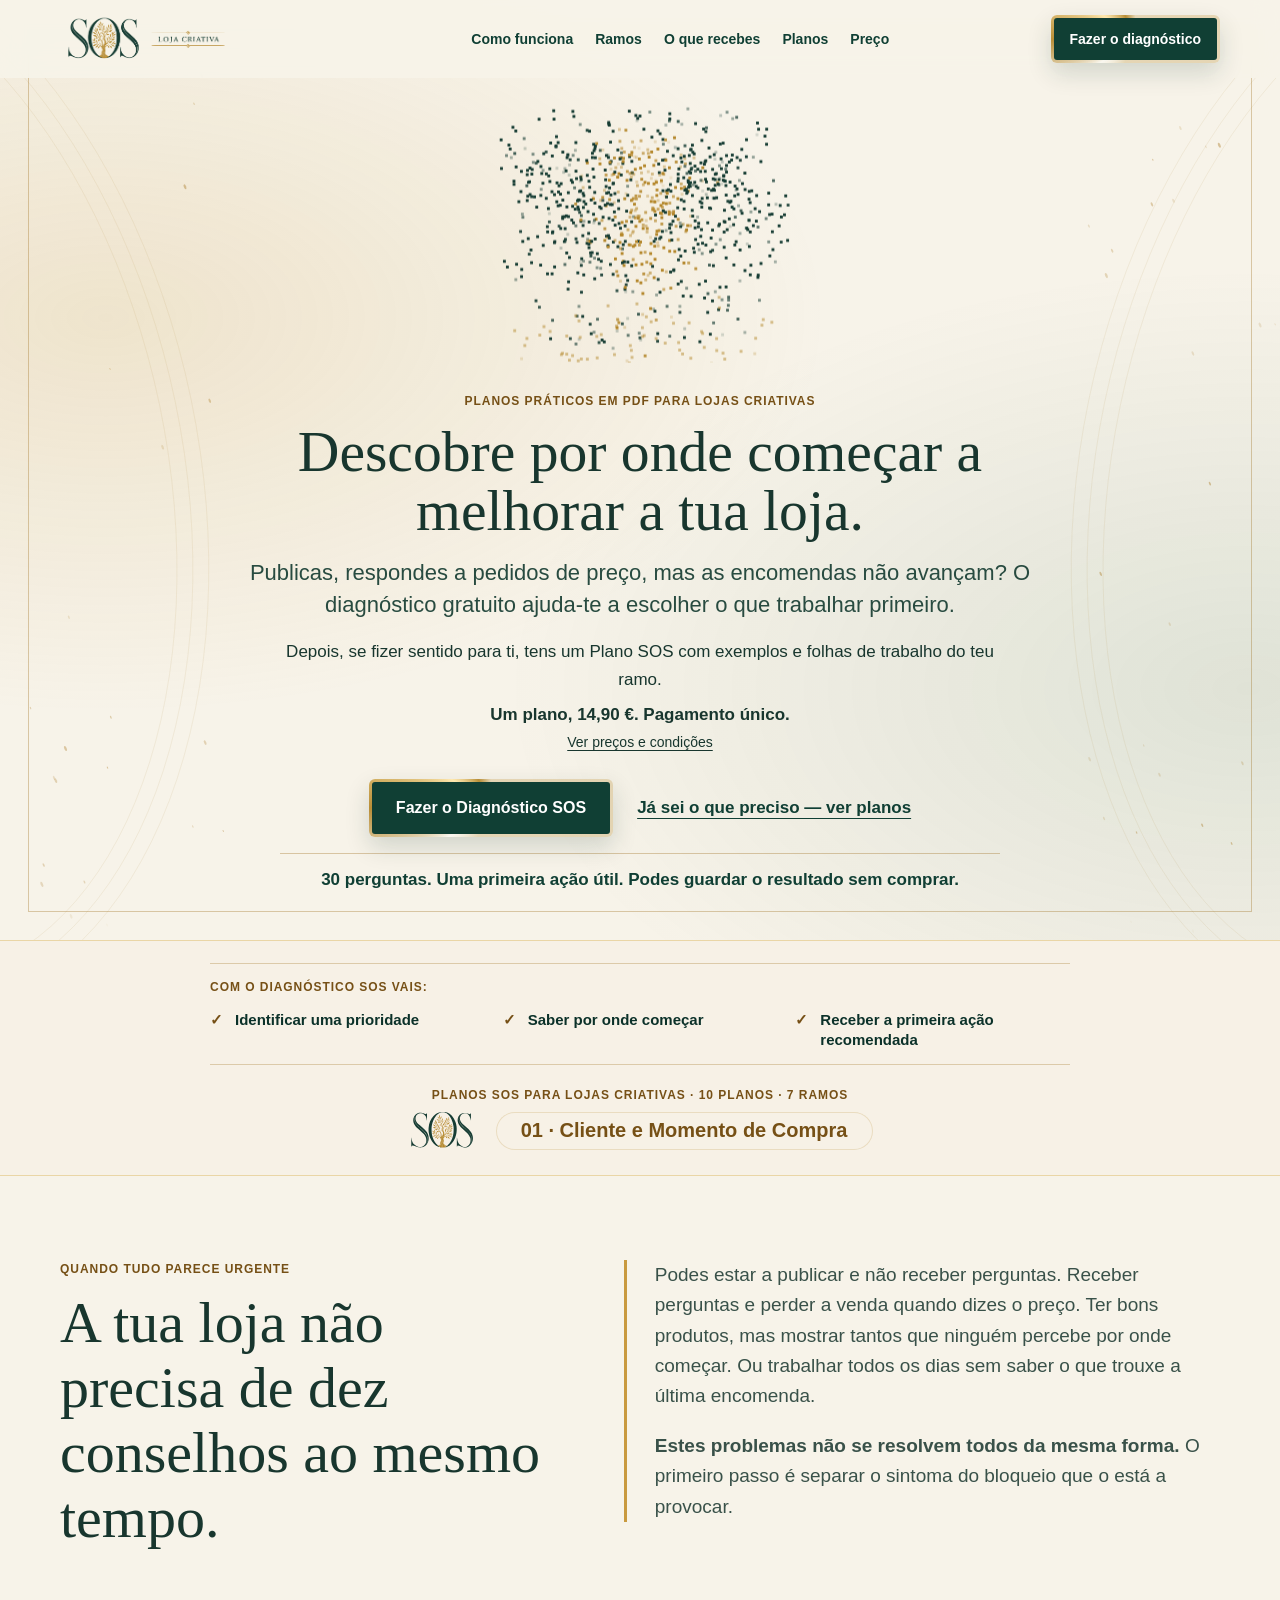
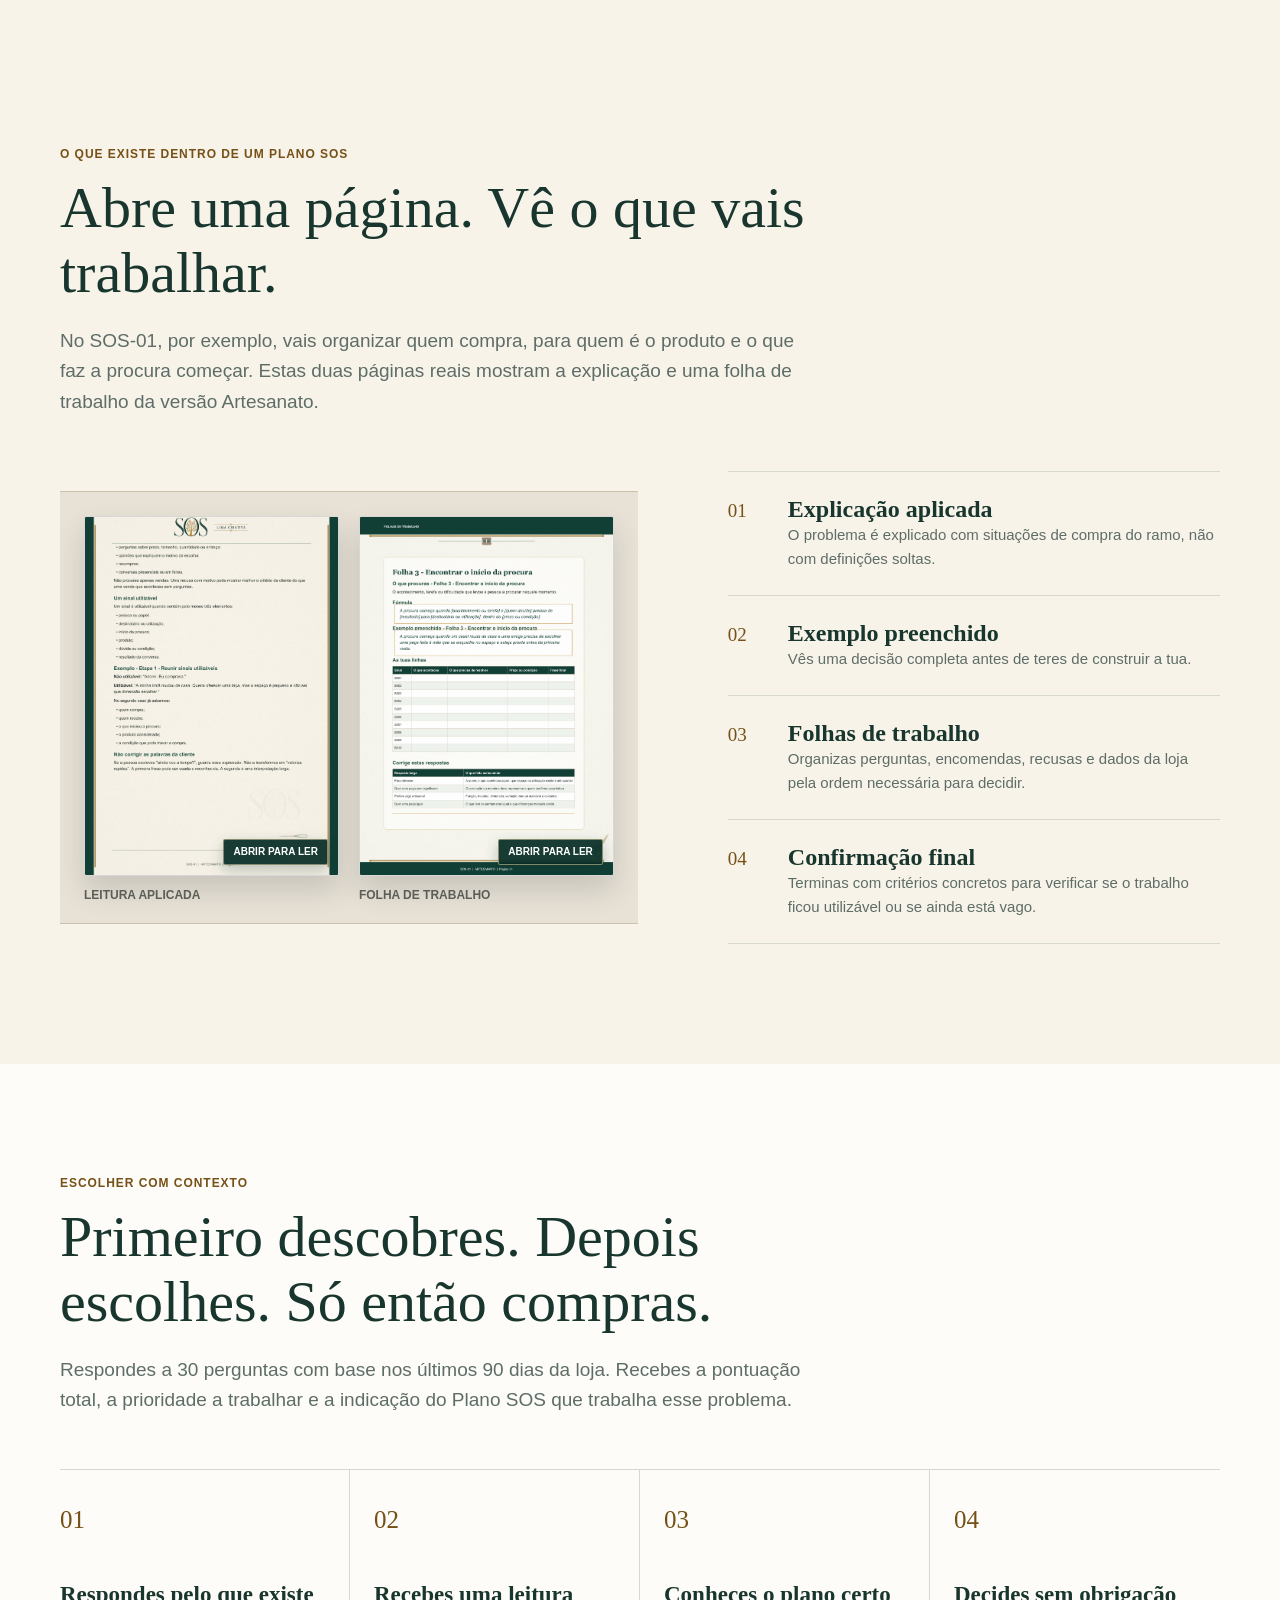
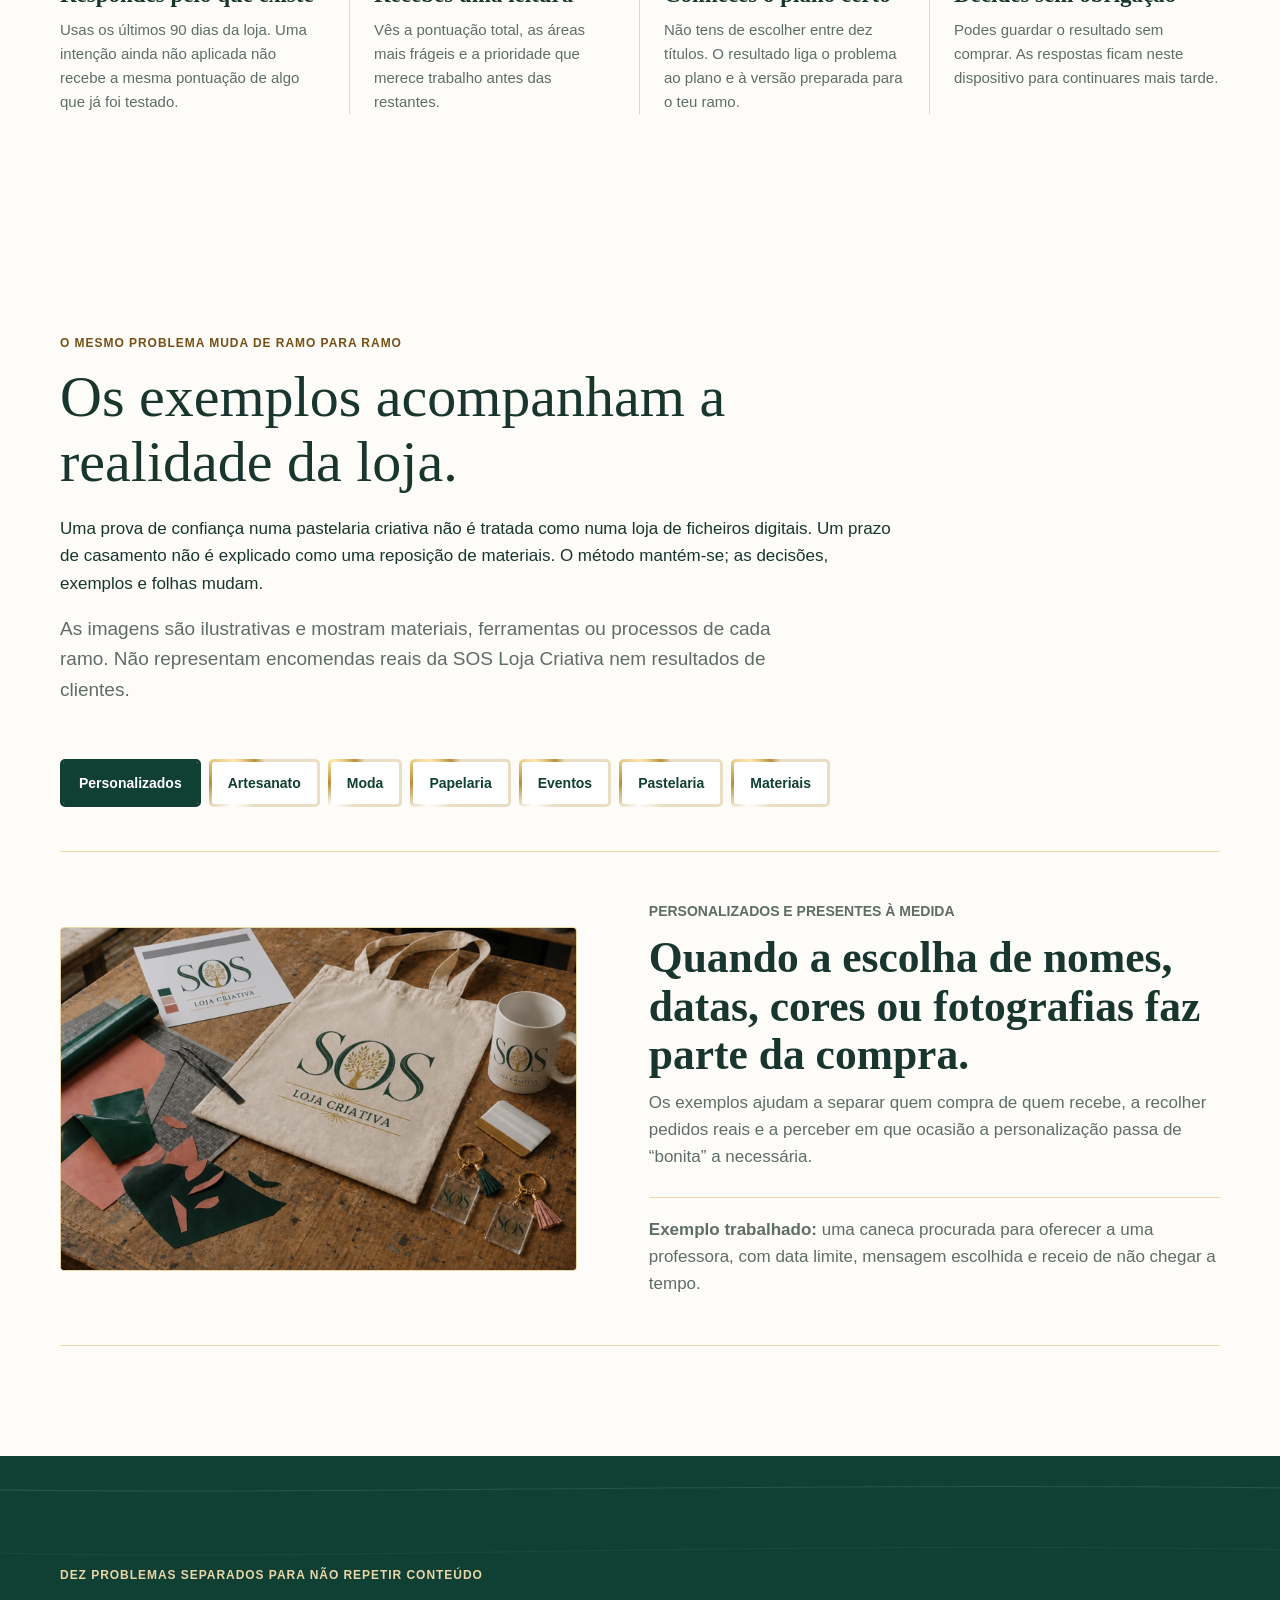
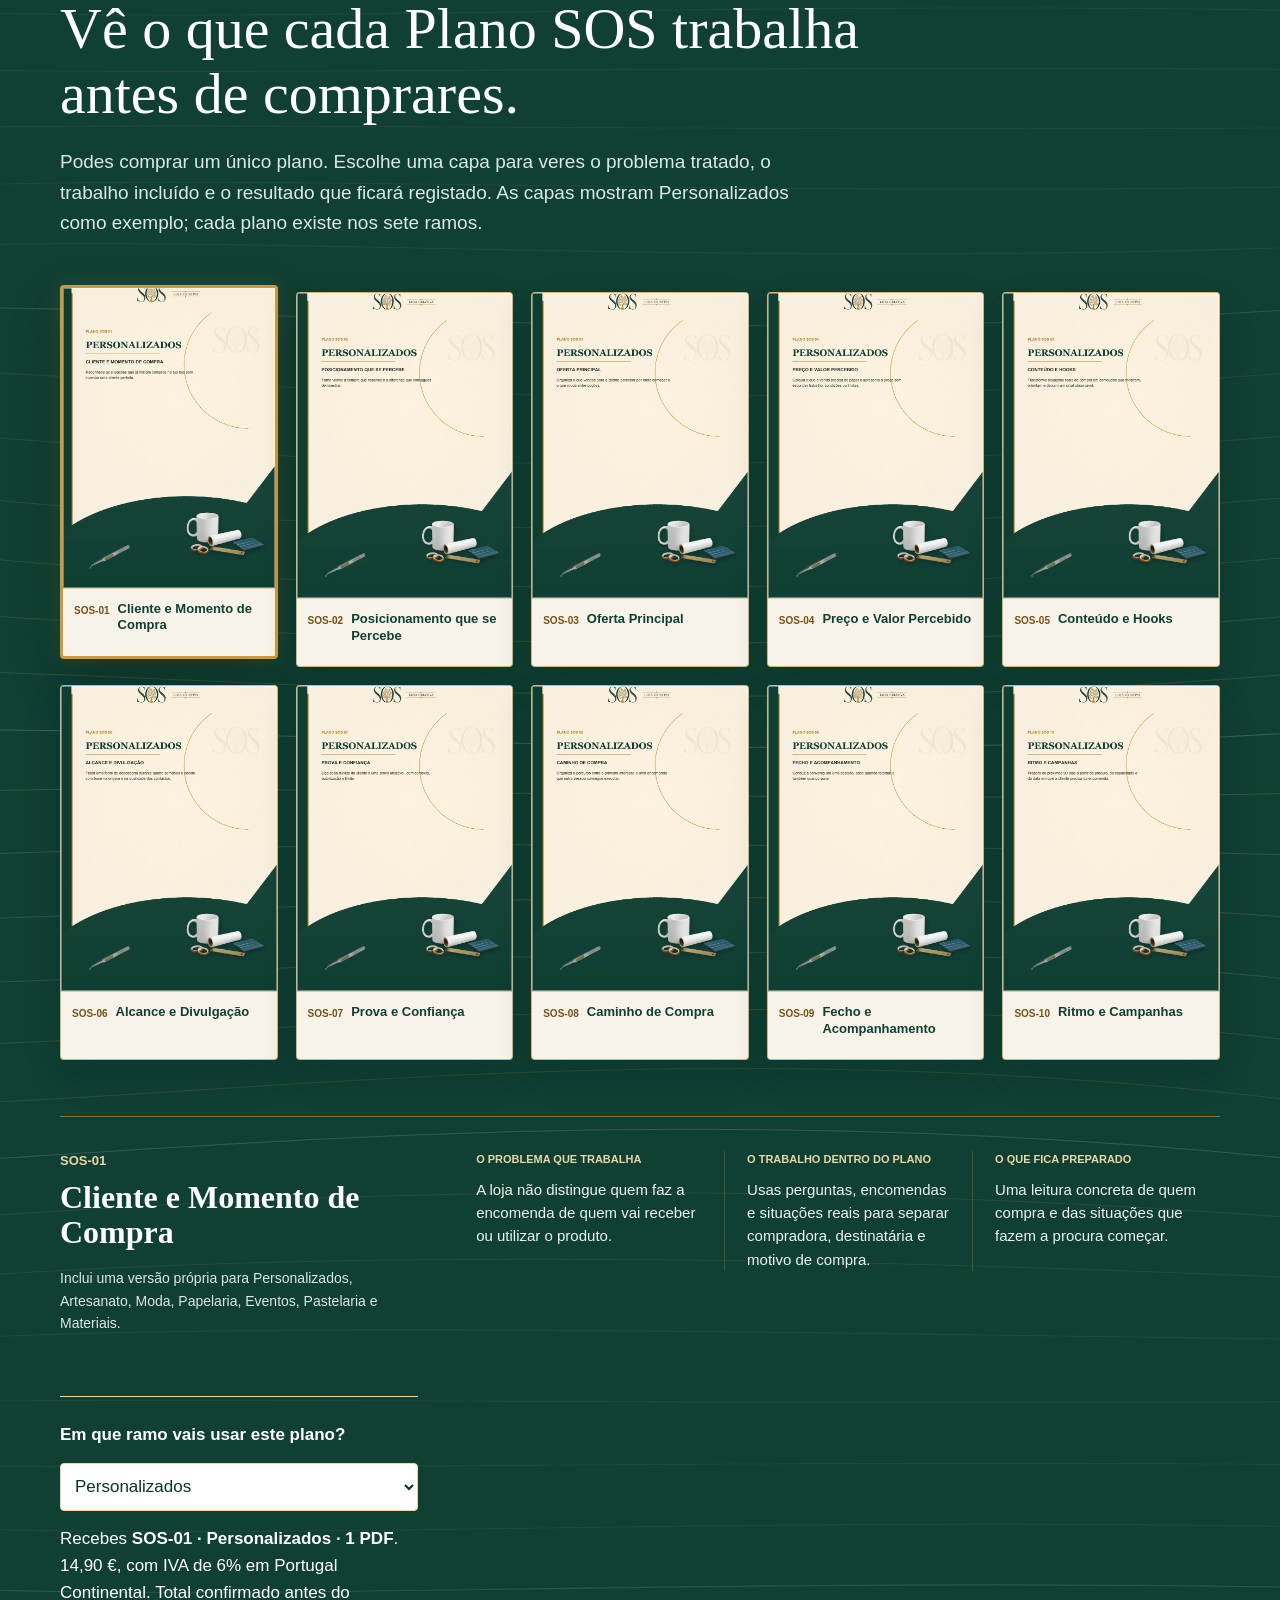
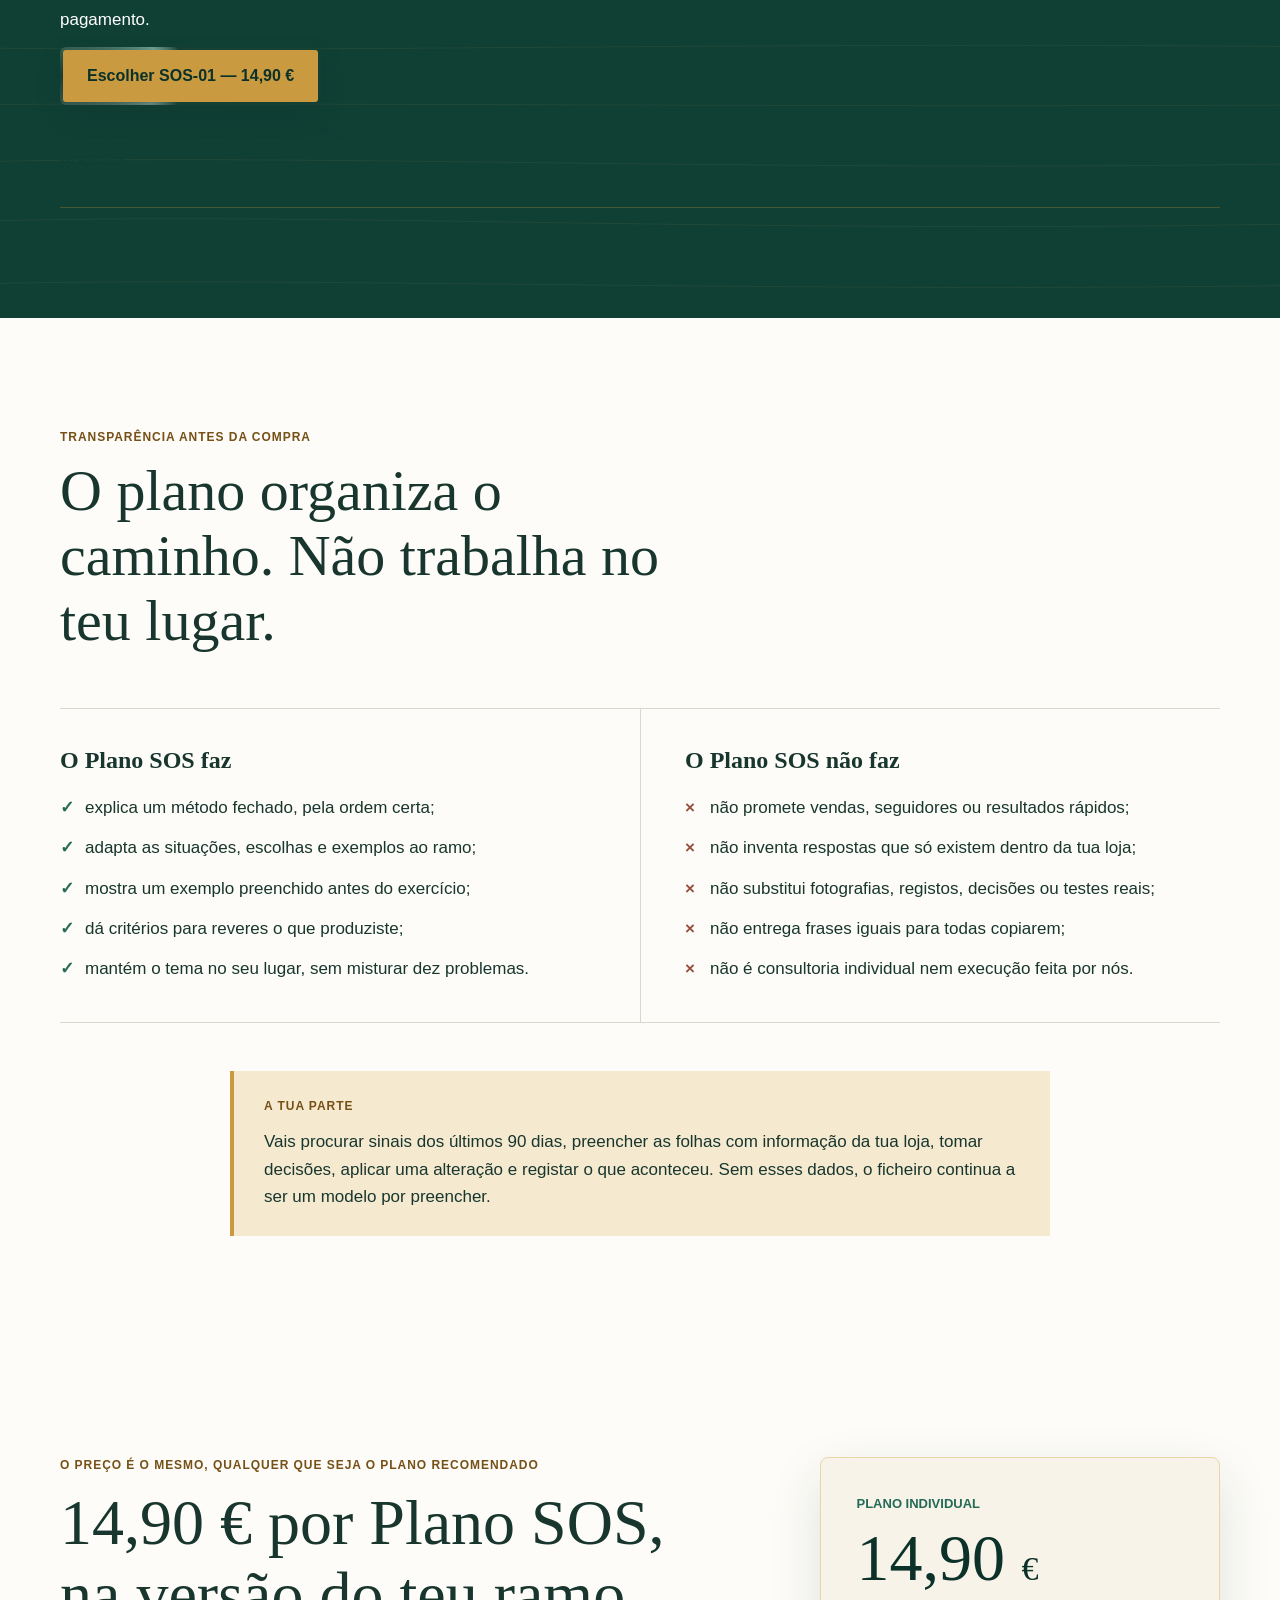
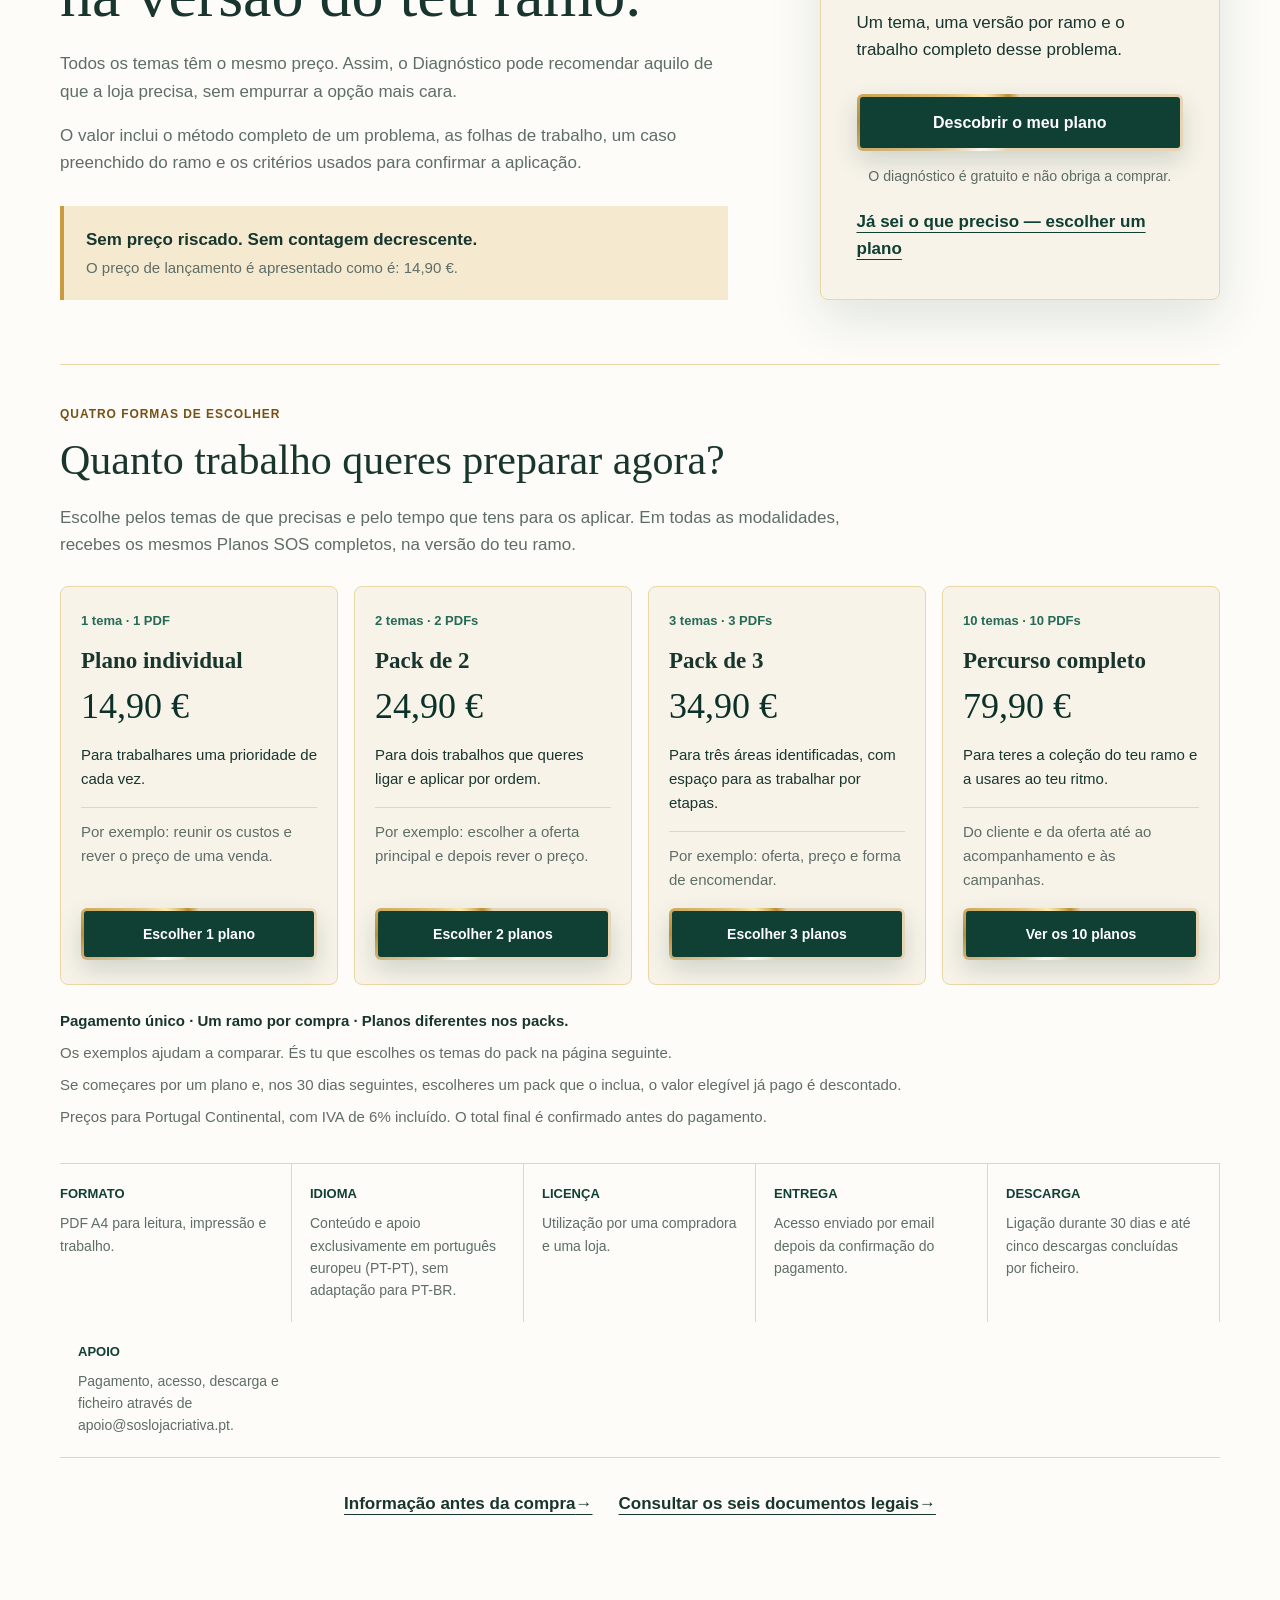
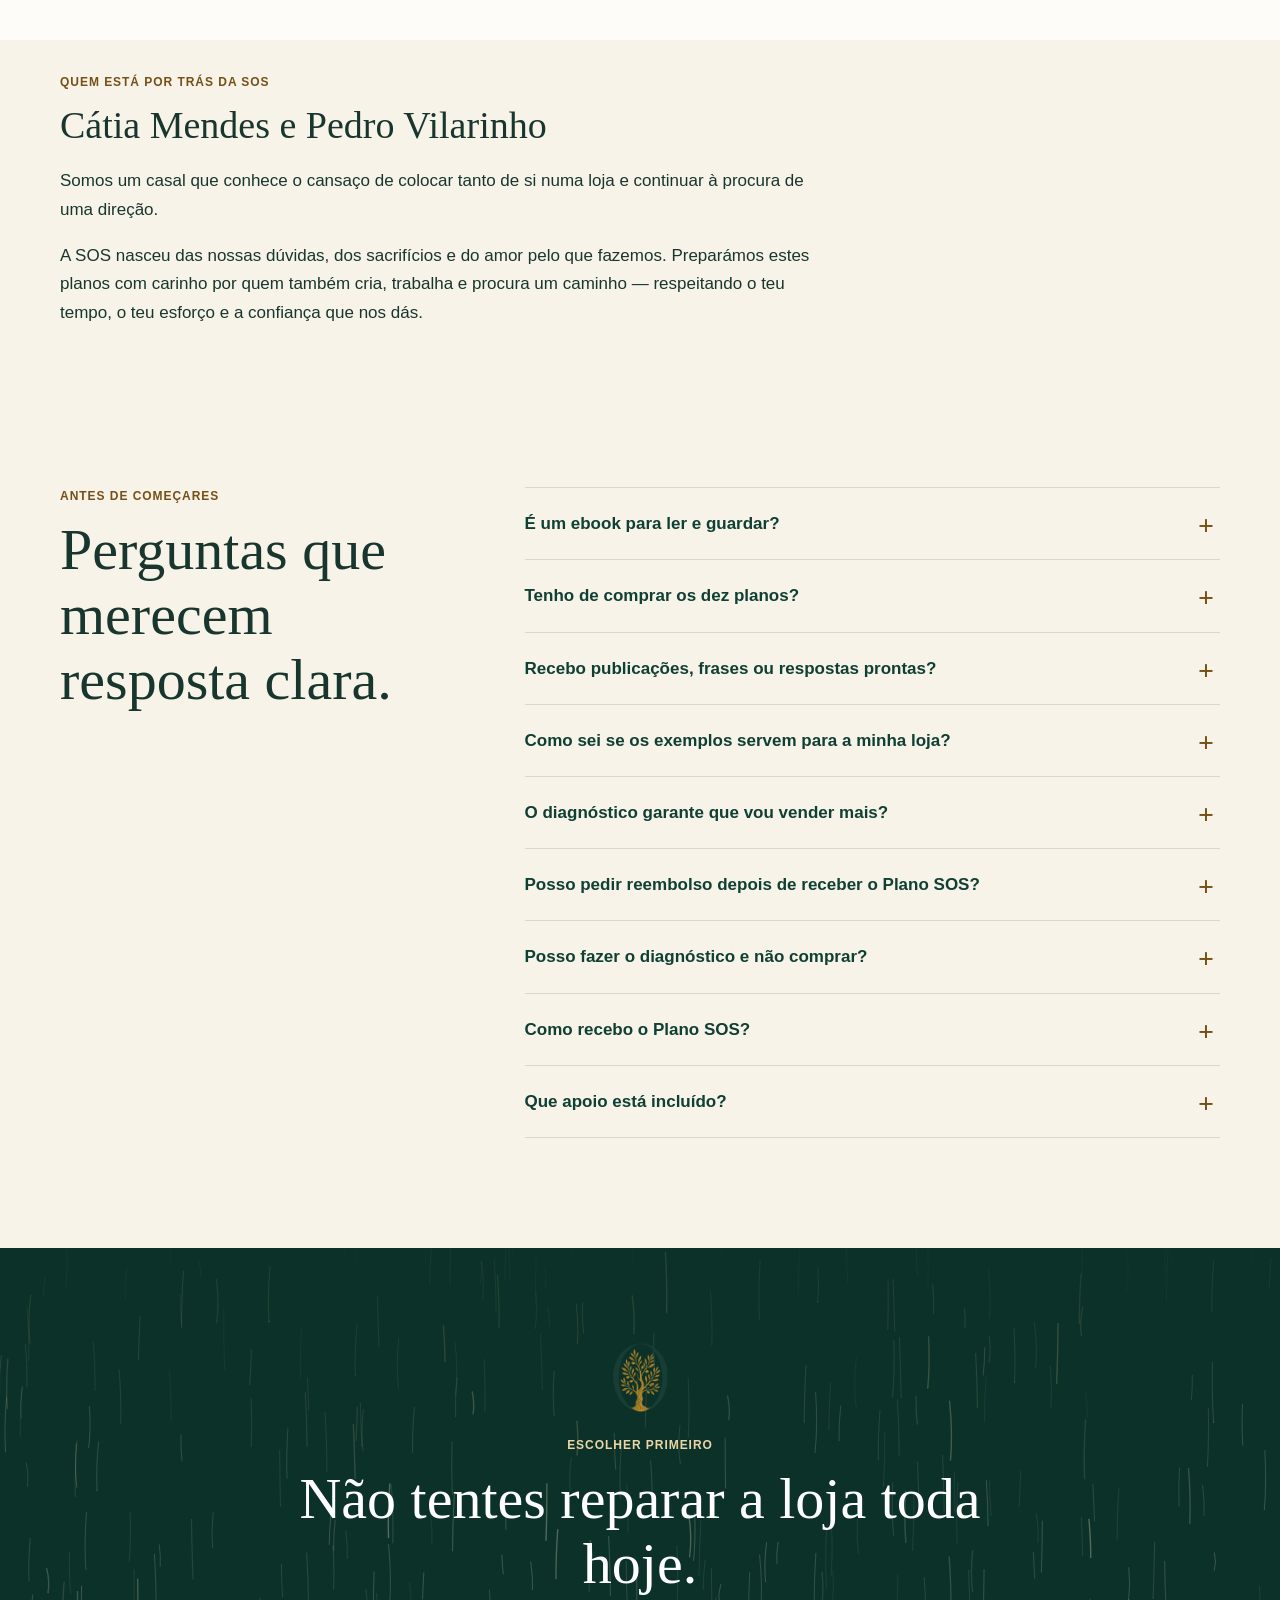
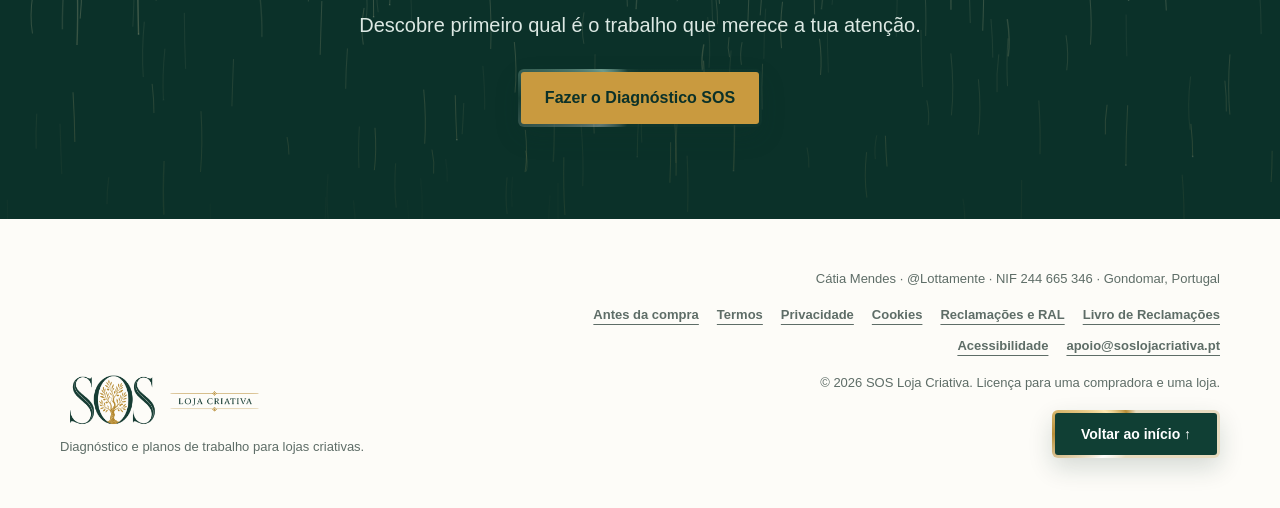
==== commit b46c9744: "Introduce Catia and Pedro in the existing author section" ====
--- a/index.html
+++ b/index.html
@@ -20,7 +20,7 @@
   <title>SOS Loja Criativa | Descobre por onde começar a melhorar a tua loja</title>
   <link rel="canonical" href="https://soslojacriativa.pt/">
   <link rel="icon" type="image/png" href="assets/logo-icon.png">
-  <link rel="stylesheet" href="styles.css?v=20260911-escolha-3">
+  <link rel="stylesheet" href="styles.css?v=20260912-autoria-1">
   <script src="app.js?v=20260911-escolha-3" defer></script>
   <script src="sos-motion.js?v=20260911-motion-2" defer></script>
 </head>
@@ -399,9 +399,9 @@
     <section class="creator-note band" aria-labelledby="creator-title">
       <div class="section-inner">
         <p class="eyebrow">Quem está por trás da SOS</p>
-        <h2 id="creator-title">Cátia Mendes · SOS Loja Criativa</h2>
-        <p>A SOS Loja Criativa é o projeto de Cátia Mendes. Cada plano trabalha uma área da loja e apresenta explicações, um caso preenchido e folhas para aplicares ao teu ramo.</p>
-        <p>Podes ver páginas reais antes de decidir. Se tiveres dúvidas sobre o produto ou a compra, escreve para <a href="mailto:apoio@soslojacriativa.pt">apoio@soslojacriativa.pt</a>.</p>
+        <h2 id="creator-title">Cátia Mendes e Pedro Vilarinho</h2>
+        <p>Somos um casal que conhece o cansaço de colocar tanto de si numa loja e continuar à procura de uma direção.</p>
+        <p>A SOS nasceu das nossas dúvidas, dos sacrifícios e do amor pelo que fazemos. Preparámos estes planos com carinho por quem também cria, trabalha e procura um caminho — respeitando o teu tempo, o teu esforço e a confiança que nos dás.</p>
       </div>
     </section>
     <section class="faq band">
--- a/styles.css
+++ b/styles.css
@@ -2577,7 +2577,8 @@
 .plan-purchase select { max-width: 420px; min-height: 48px; padding: 10px; background: var(--white); color: var(--green-950); border: 1px solid var(--gold-200); border-radius: 4px; font: inherit; }
 .plan-purchase p { margin: 0; line-height: 1.6; }
 .plan-purchase .button { justify-self: start; }
-.creator-note { padding: 48px 0; }
+.creator-note { padding: 32px 0; }
+@media (max-width: 760px) { .creator-note { padding: 20px 0; } }
 .creator-note h2 { font-size: clamp(28px, 4vw, 38px); }
 .creator-note p { max-width: 780px; line-height: 1.7; }
 .price-panel > .text-link { display: block; margin-top: 20px; }
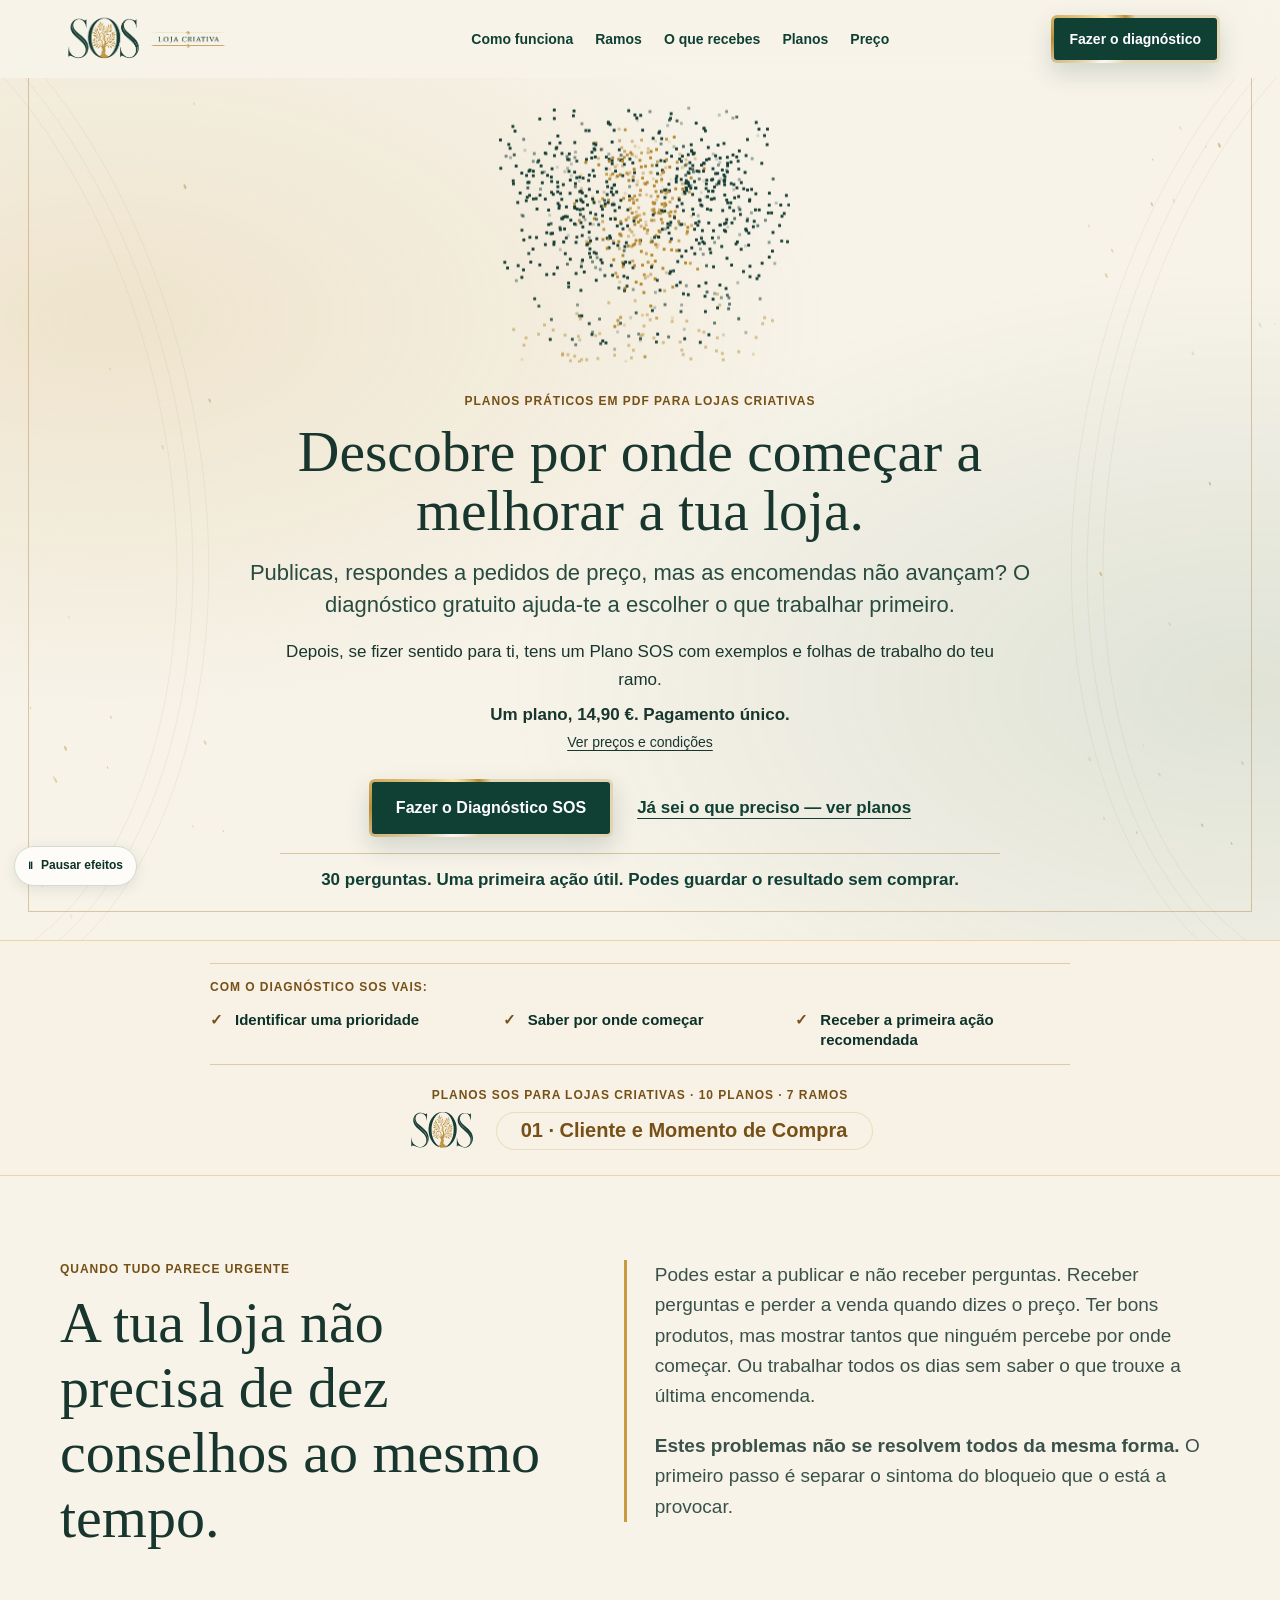
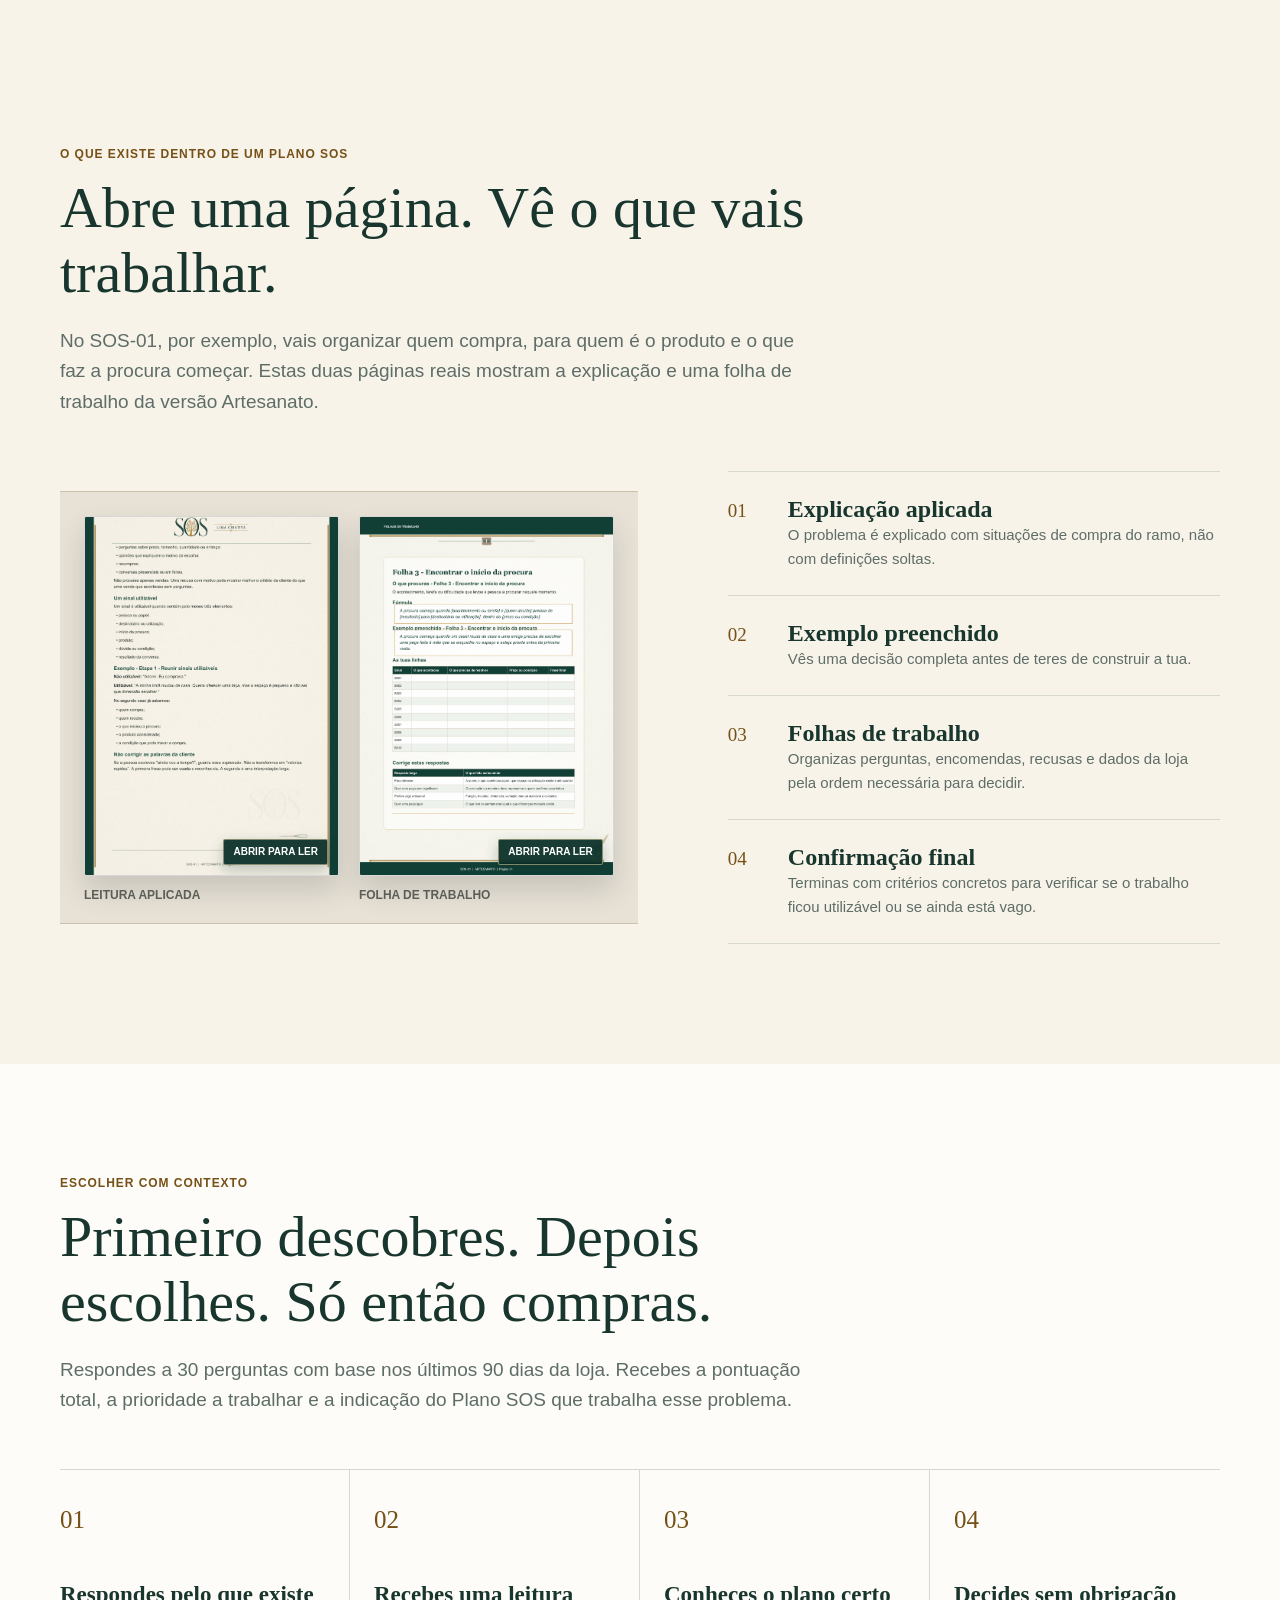
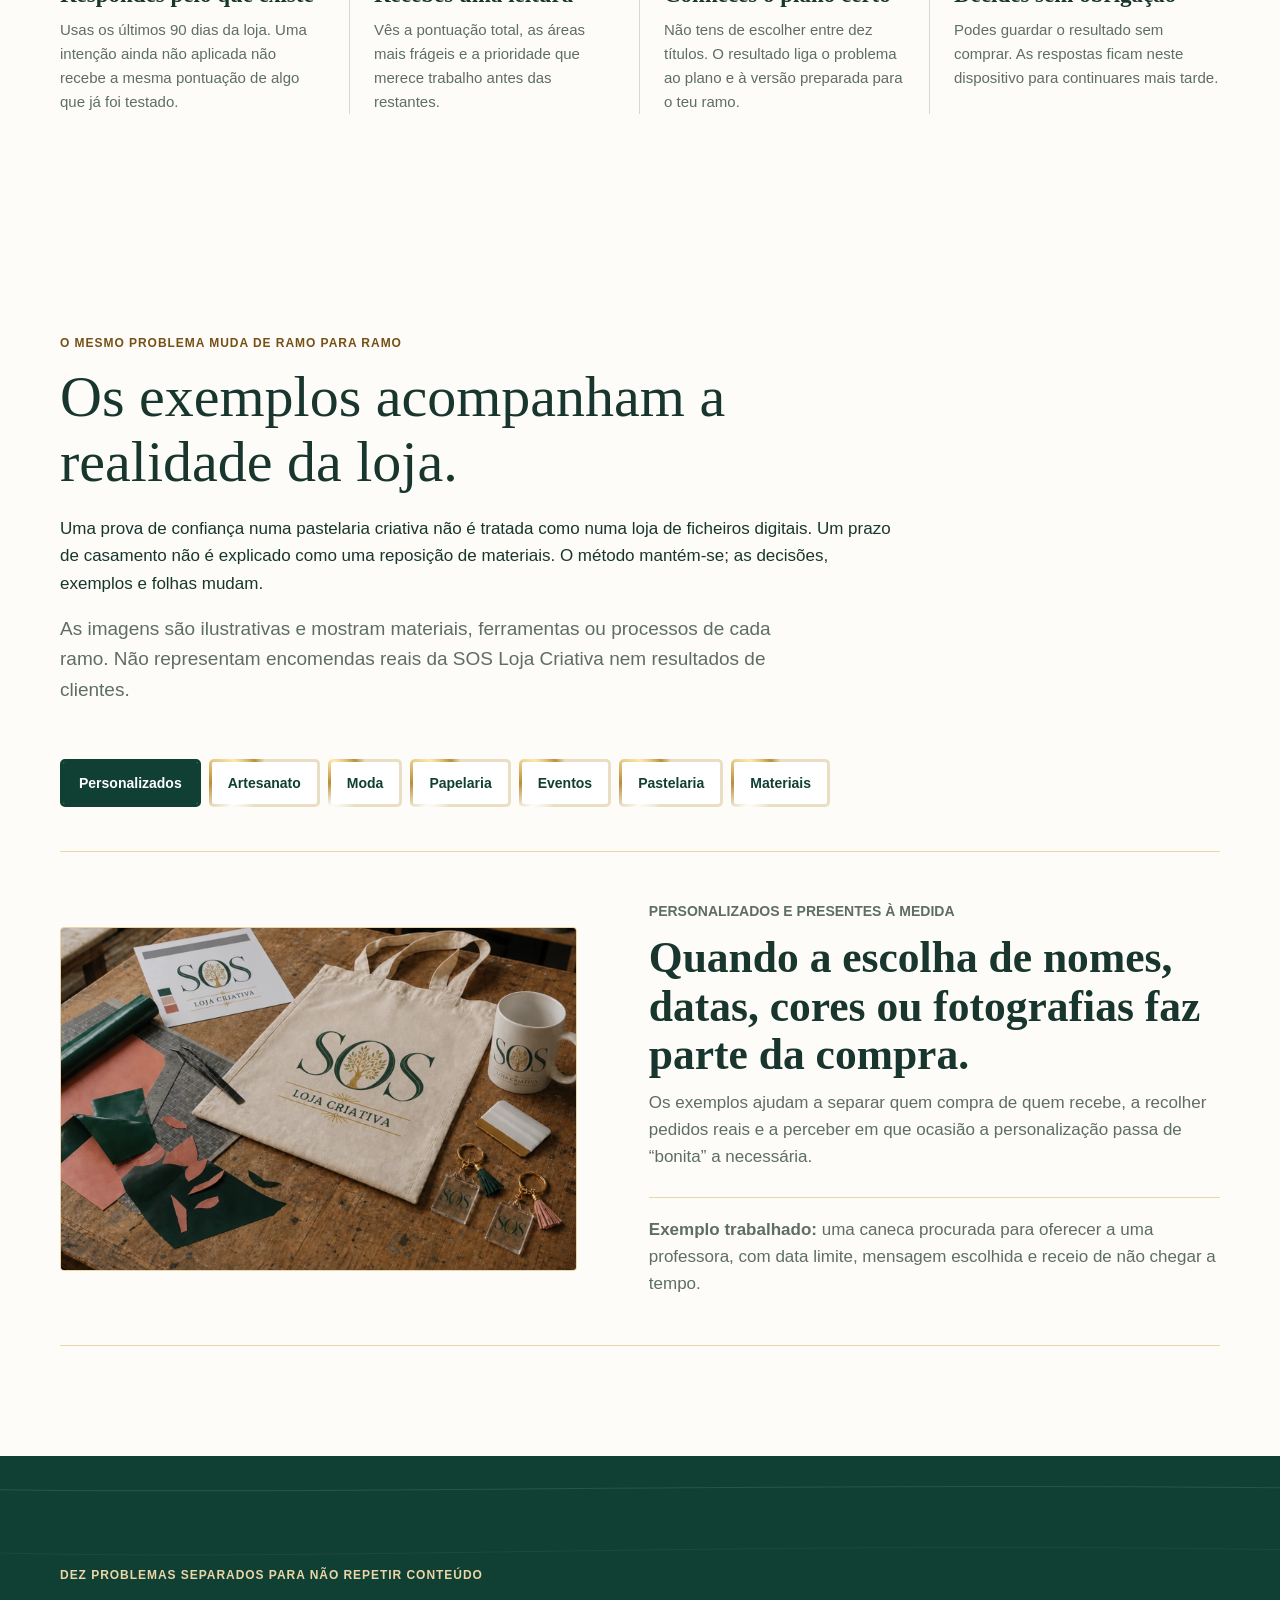
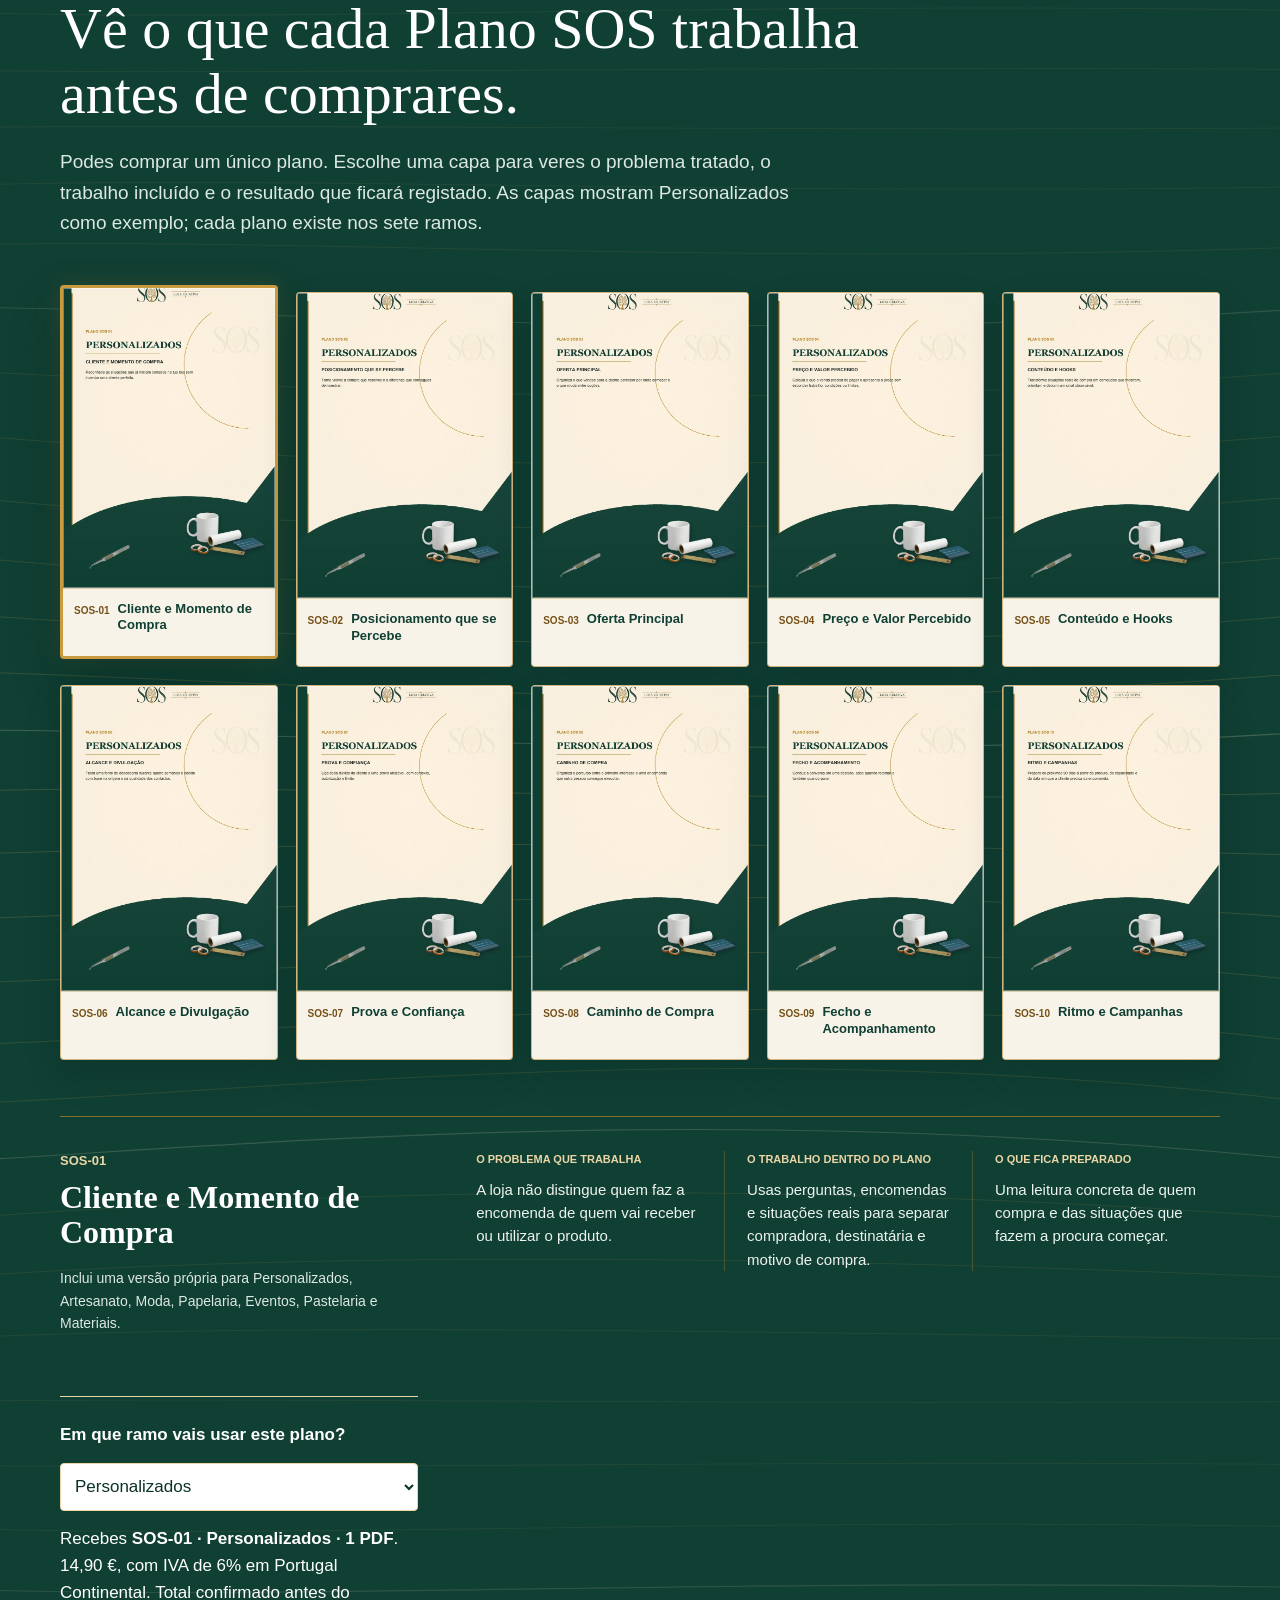
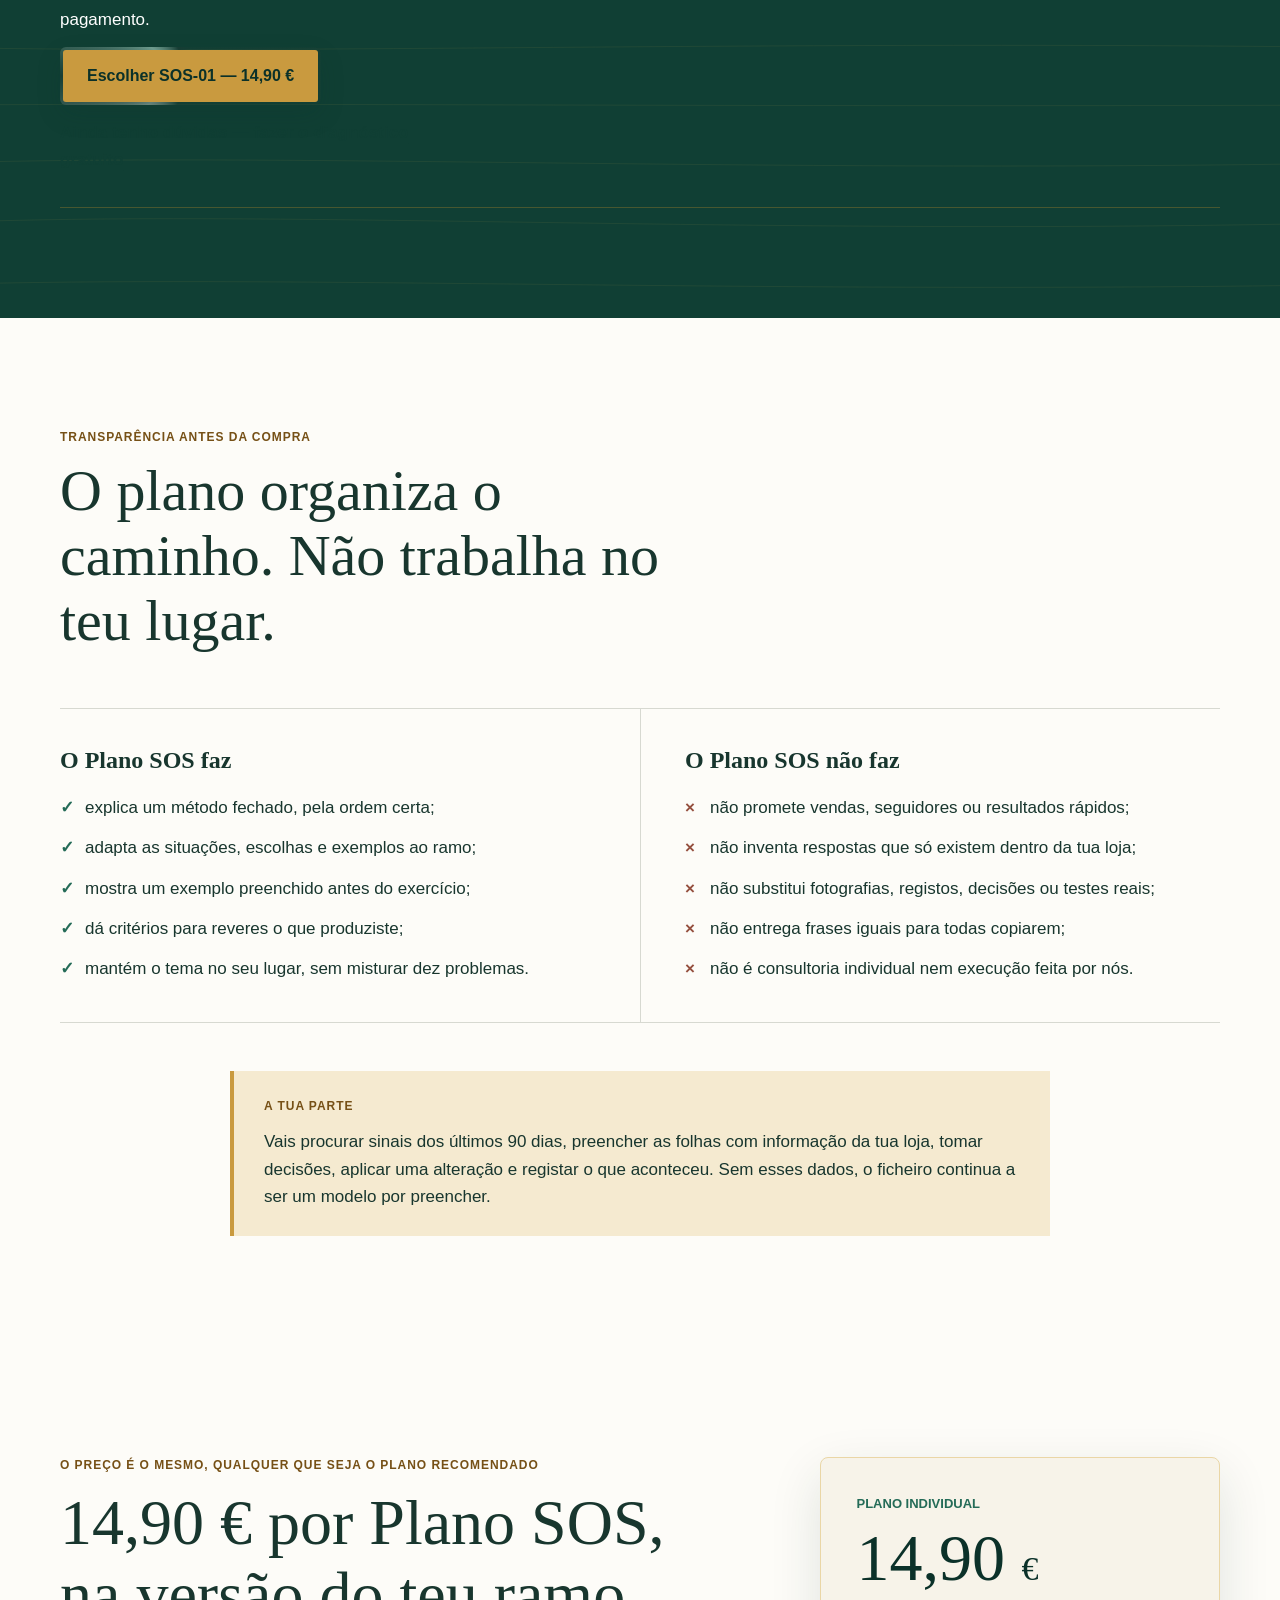
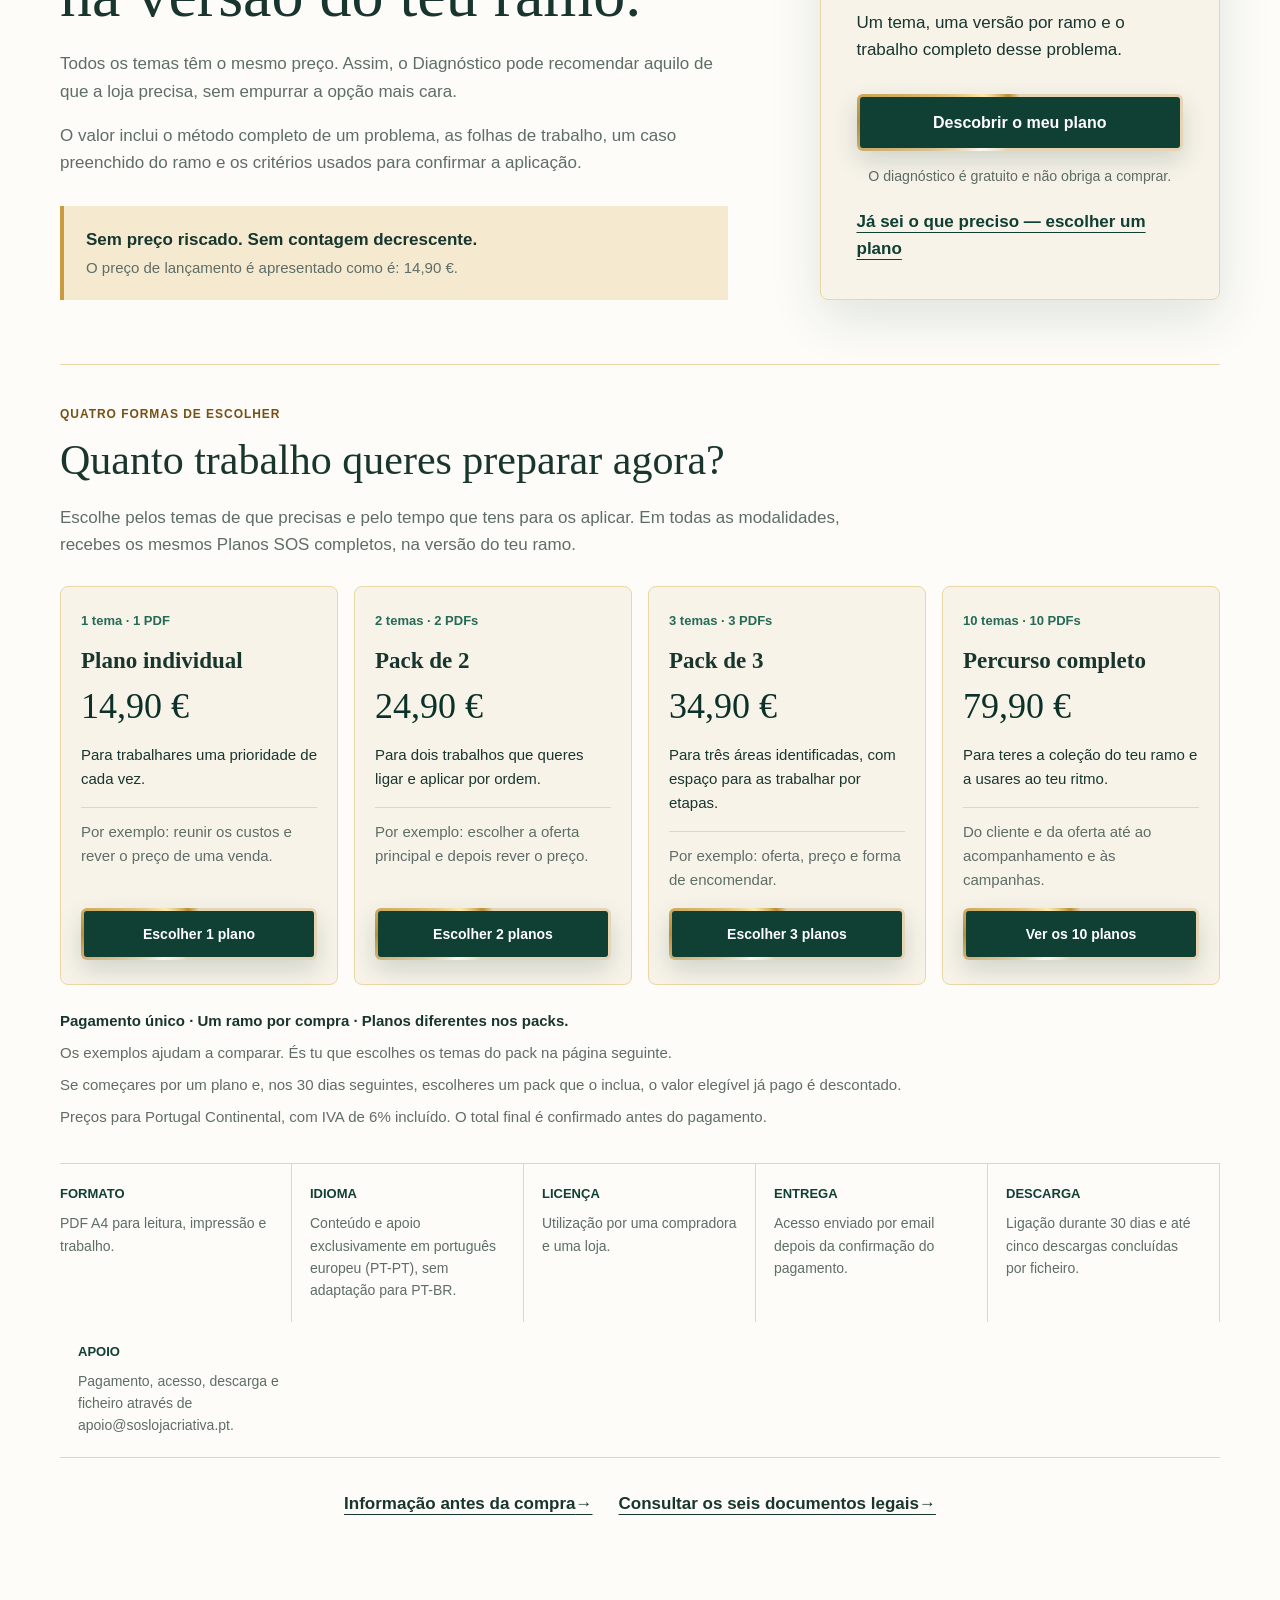
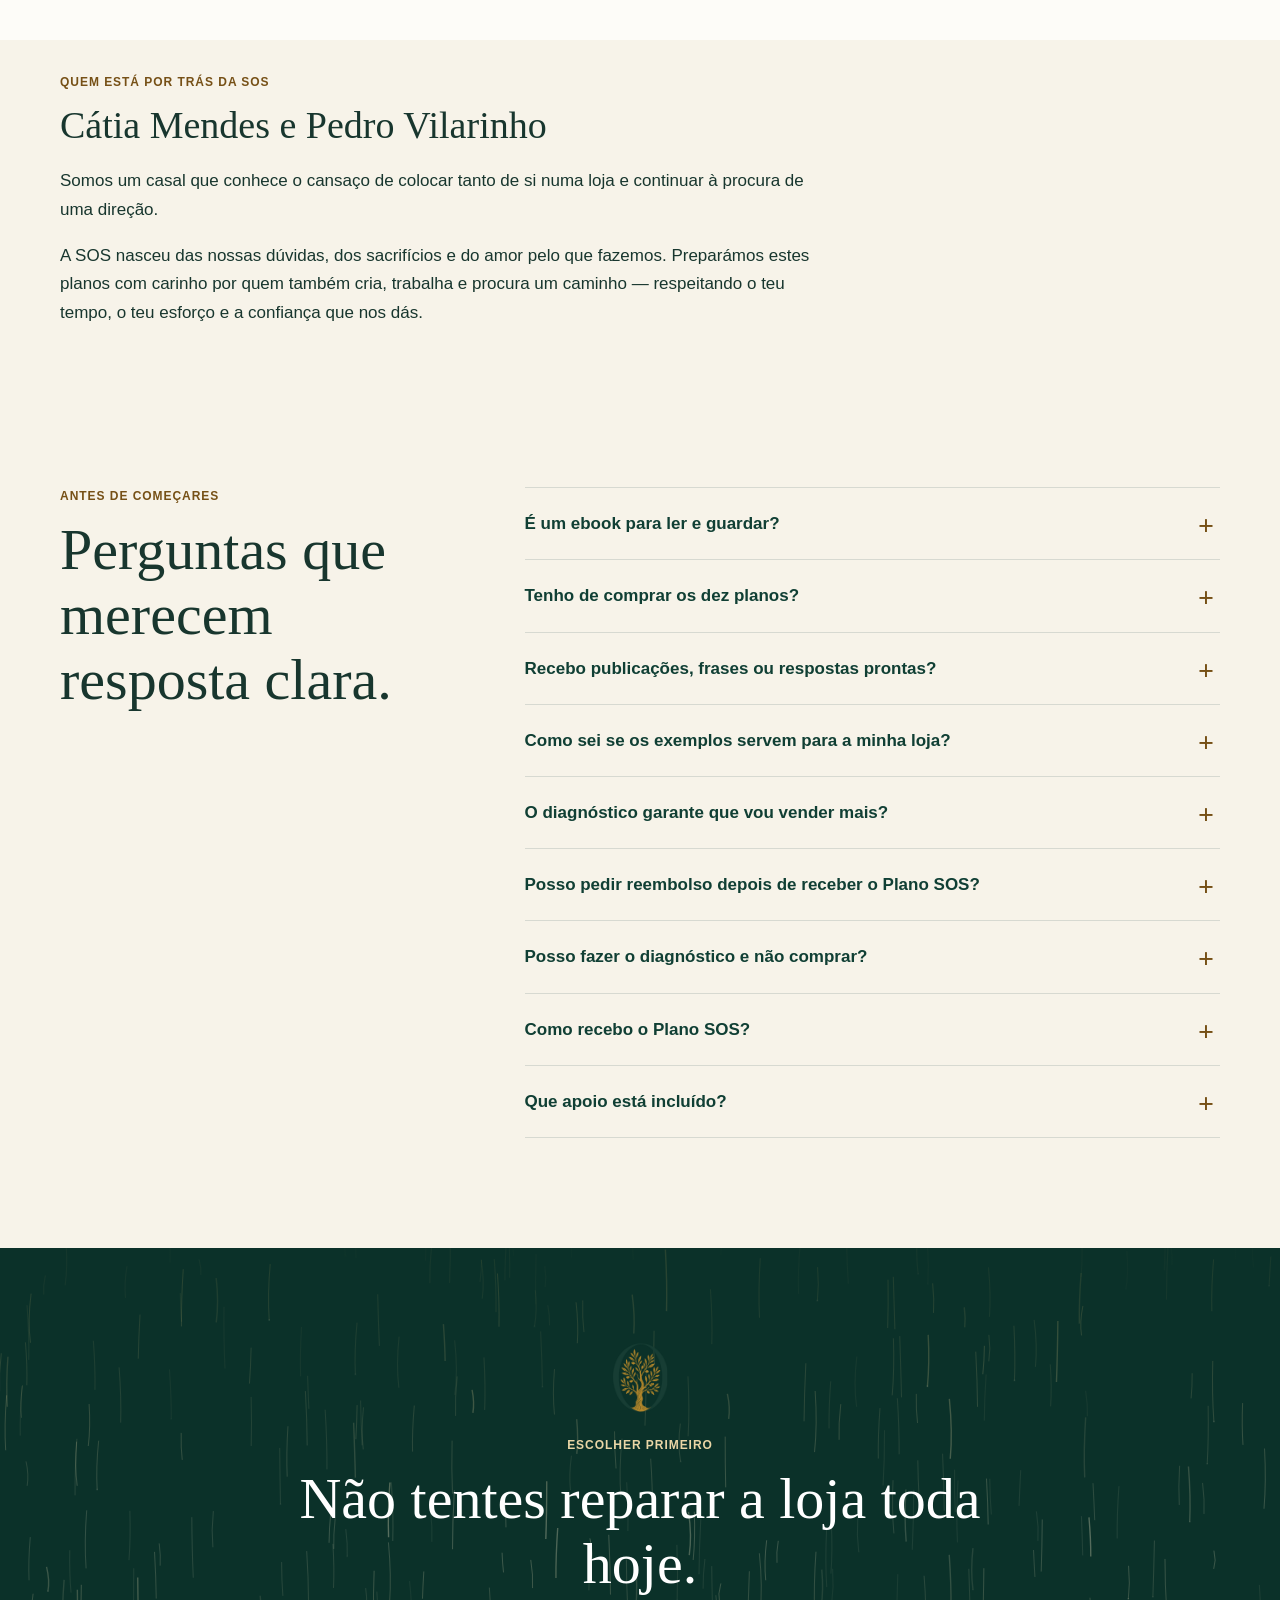
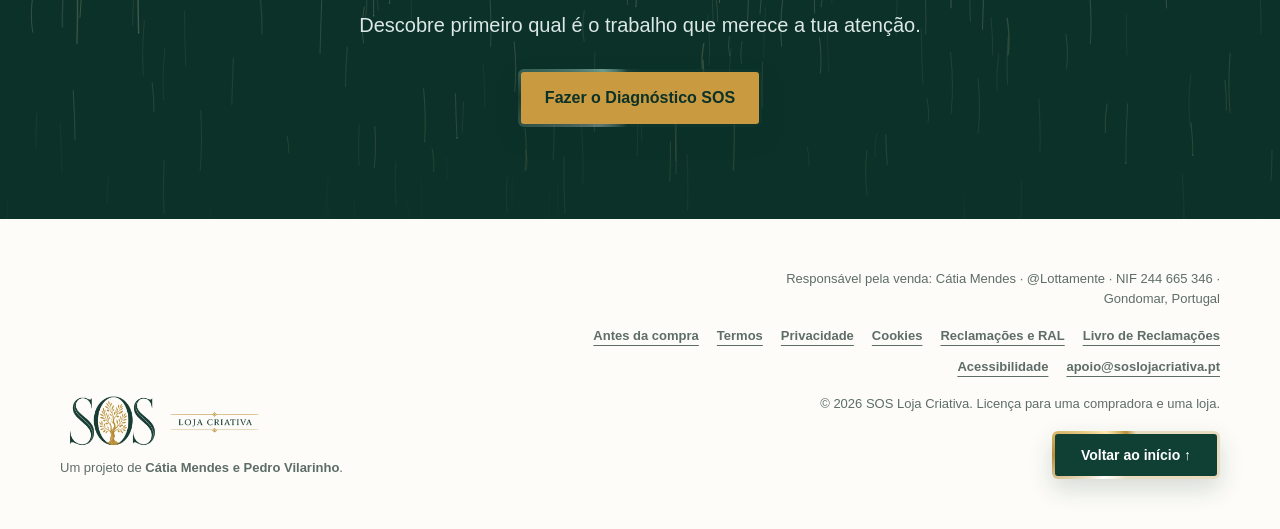
==== commit c3dfb1c4: "Fix footer attribution and motion controls" ====
--- a/index.html
+++ b/index.html
@@ -20,9 +20,9 @@
   <title>SOS Loja Criativa | Descobre por onde começar a melhorar a tua loja</title>
   <link rel="canonical" href="https://soslojacriativa.pt/">
   <link rel="icon" type="image/png" href="assets/logo-icon.png">
-  <link rel="stylesheet" href="styles.css?v=20260912-autoria-1">
-  <script src="app.js?v=20260911-escolha-3" defer></script>
-  <script src="sos-motion.js?v=20260911-motion-2" defer></script>
+  <link rel="stylesheet" href="styles.css?v=20260912-efeitos-1">
+  <script src="app.js?v=20260912-efeitos-1" defer></script>
+  <script src="sos-motion.js?v=20260912-efeitos-1" defer></script>
 </head>
 <body>
   <a class="skip-link" href="#conteudo" data-focus-target>Saltar para o conteúdo</a>
@@ -483,10 +483,10 @@
   <footer class="site-footer">
     <div>
       <img src="assets/logo-horizontal.png" alt="SOS Loja Criativa">
-      <p>Diagnóstico e planos de trabalho para lojas criativas.</p>
+      <p>Um projeto de <strong>Cátia Mendes e Pedro Vilarinho</strong>.</p>
     </div>
     <div class="footer-meta">
-      <p>Cátia Mendes · @Lottamente · NIF 244 665 346 · Gondomar, Portugal</p>
+      <p>Responsável pela venda: Cátia Mendes · @Lottamente · NIF 244 665 346 · Gondomar, Portugal</p>
       <nav class="footer-links" aria-label="Informação legal e apoio">
         <a href="legal/informacao-antes-da-compra.html">Antes da compra</a>
         <a href="legal/termos-e-condicoes.html">Termos</a>
@@ -502,6 +502,8 @@
     </div>
   </footer>
 
+  <button class="motion-toggle" type="button" data-motion-toggle hidden>Ativar efeitos</button>
+
   <a class="mobile-cta" href="diagnostico/index.html"><span class="mobile-cta-selection" hidden></span><span class="button-effect-label">Diagnóstico gratuito</span></a>
 </body>
 </html>
--- a/styles.css
+++ b/styles.css
@@ -2669,3 +2669,38 @@
   .mobile-cta.is-visible { display: flex; }
   .preview-reader-open .mobile-cta { display: none; }
 }
+
+/* O controlo mantém a preferência explícita da visitante nesta sessão. */
+.motion-toggle:not([hidden]) {
+  position: fixed;
+  z-index: 125;
+  left: 14px;
+  bottom: 14px;
+  display: inline-flex;
+  align-items: center;
+  gap: 8px;
+  min-height: 40px;
+  padding: 8px 13px;
+  border: 1px solid var(--line);
+  border-radius: 22px;
+  background: var(--paper);
+  color: var(--green-950);
+  font-size: 12px;
+  font-weight: 700;
+  box-shadow: 0 3px 14px rgba(11, 49, 41, .1);
+  cursor: pointer;
+}
+.motion-toggle::before { content: "▶"; font-size: 10px; }
+.motion-enabled .motion-toggle::before { content: "Ⅱ"; }
+@media (max-width: 760px) {
+  .motion-toggle:not([hidden]) { bottom: calc(80px + env(safe-area-inset-bottom, 0px)); }
+}
+html.motion-paused { scroll-behavior: auto; }
+html.motion-paused *,
+html.motion-paused *::before,
+html.motion-paused *::after {
+  animation-duration: 0.01ms !important;
+  animation-iteration-count: 1 !important;
+  animation-play-state: paused !important;
+  transition-duration: 0.01ms !important;
+}
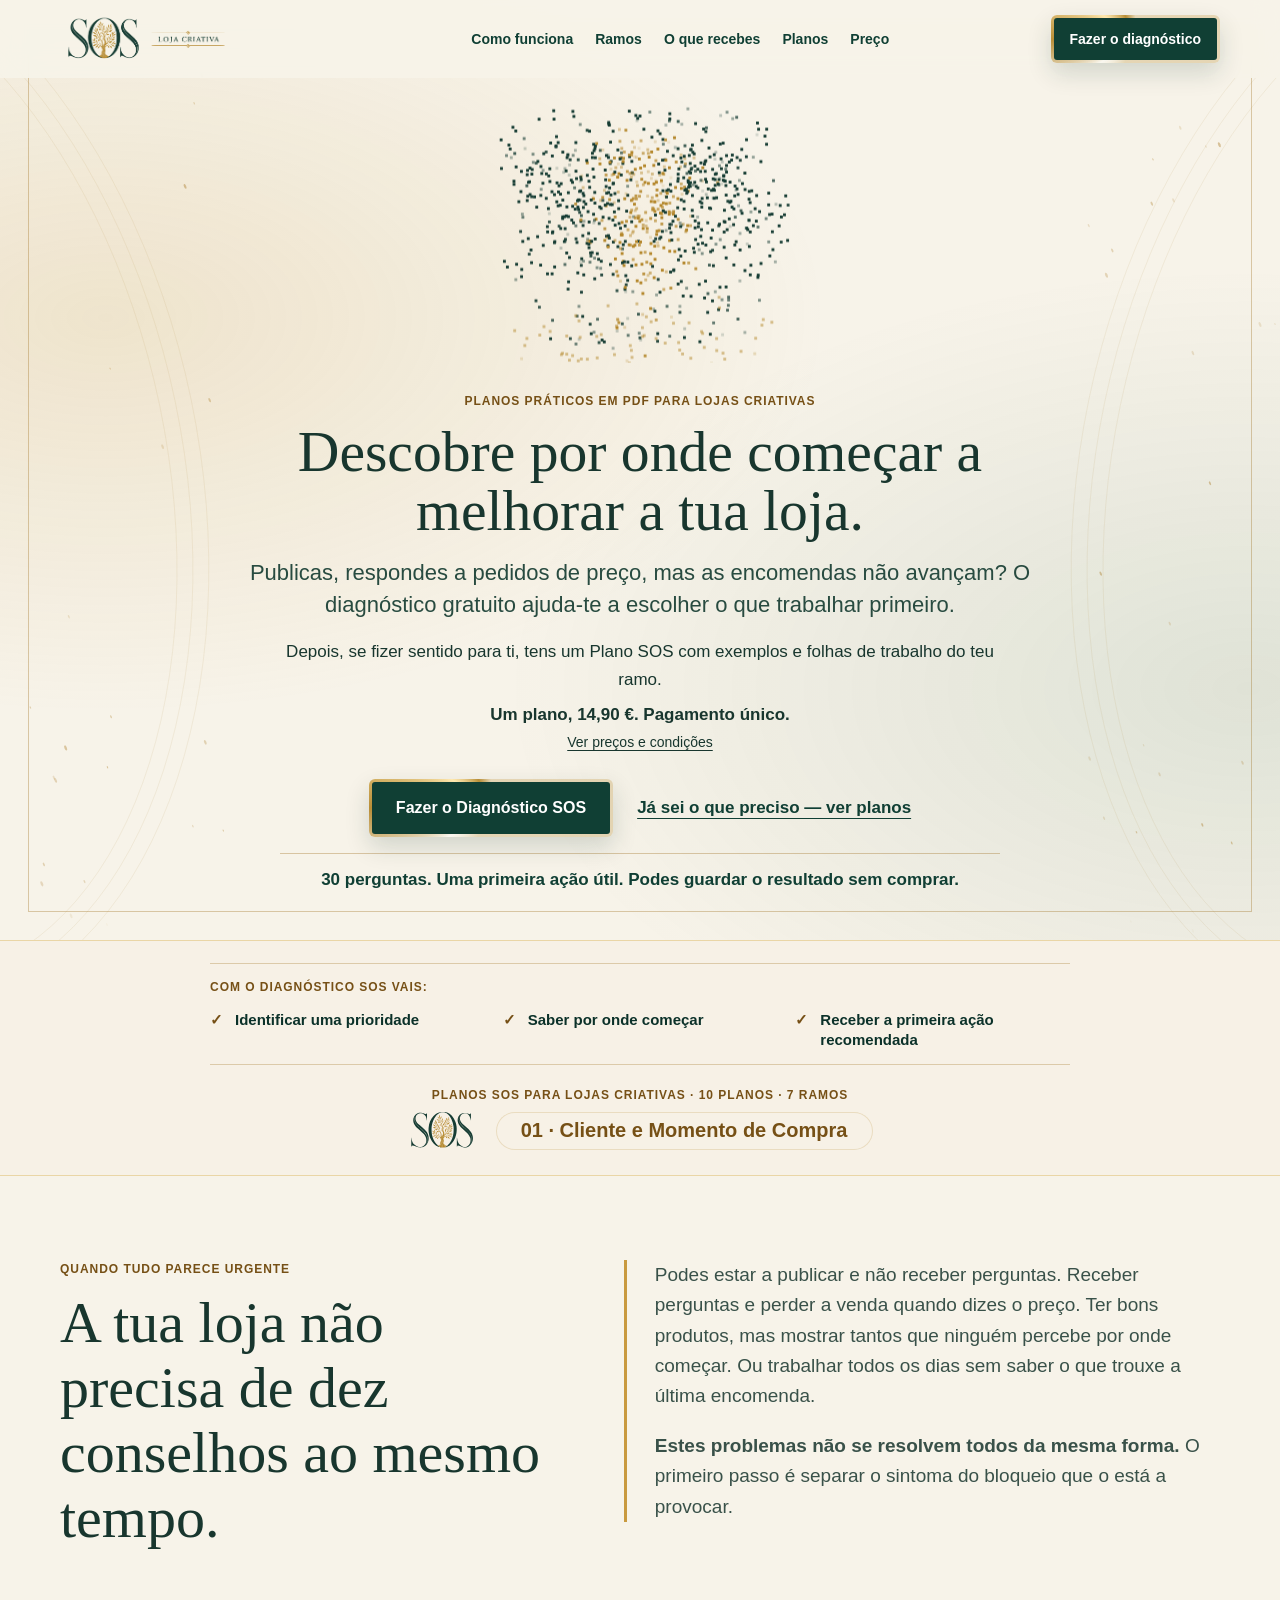
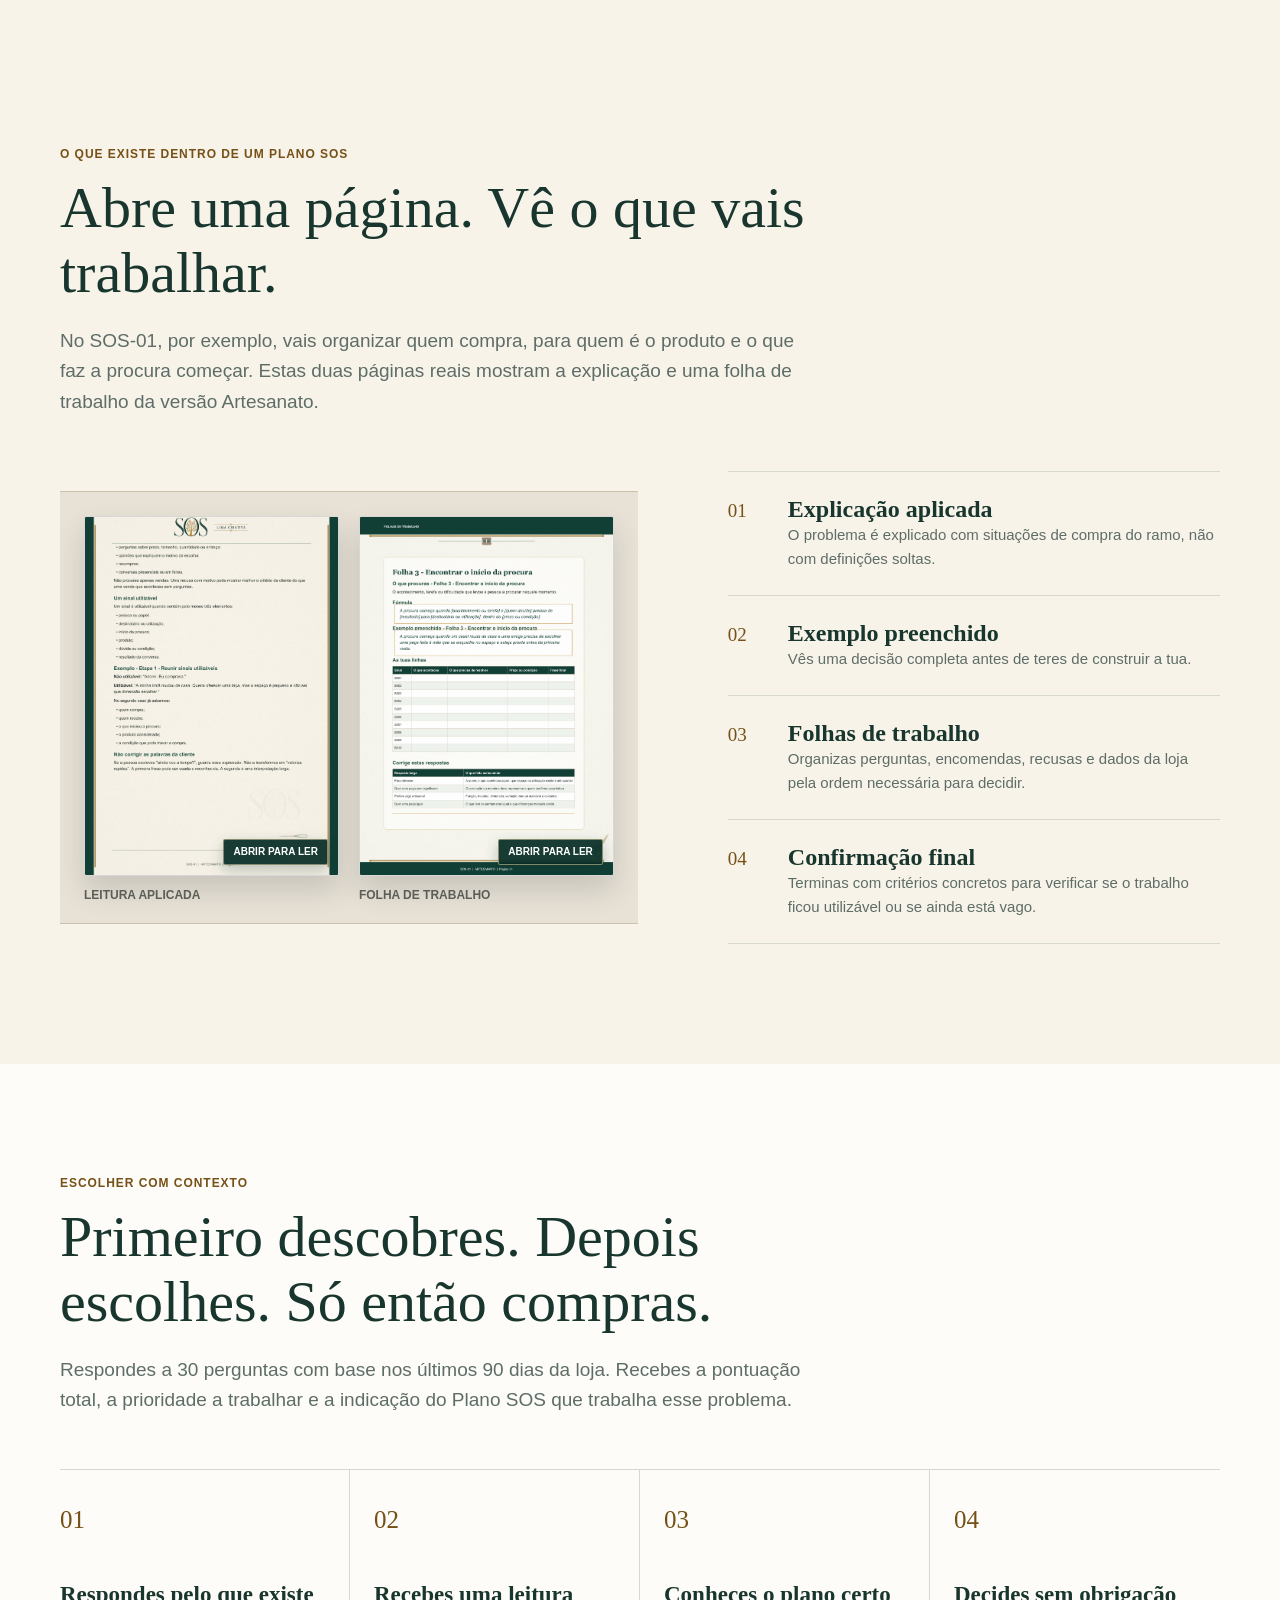
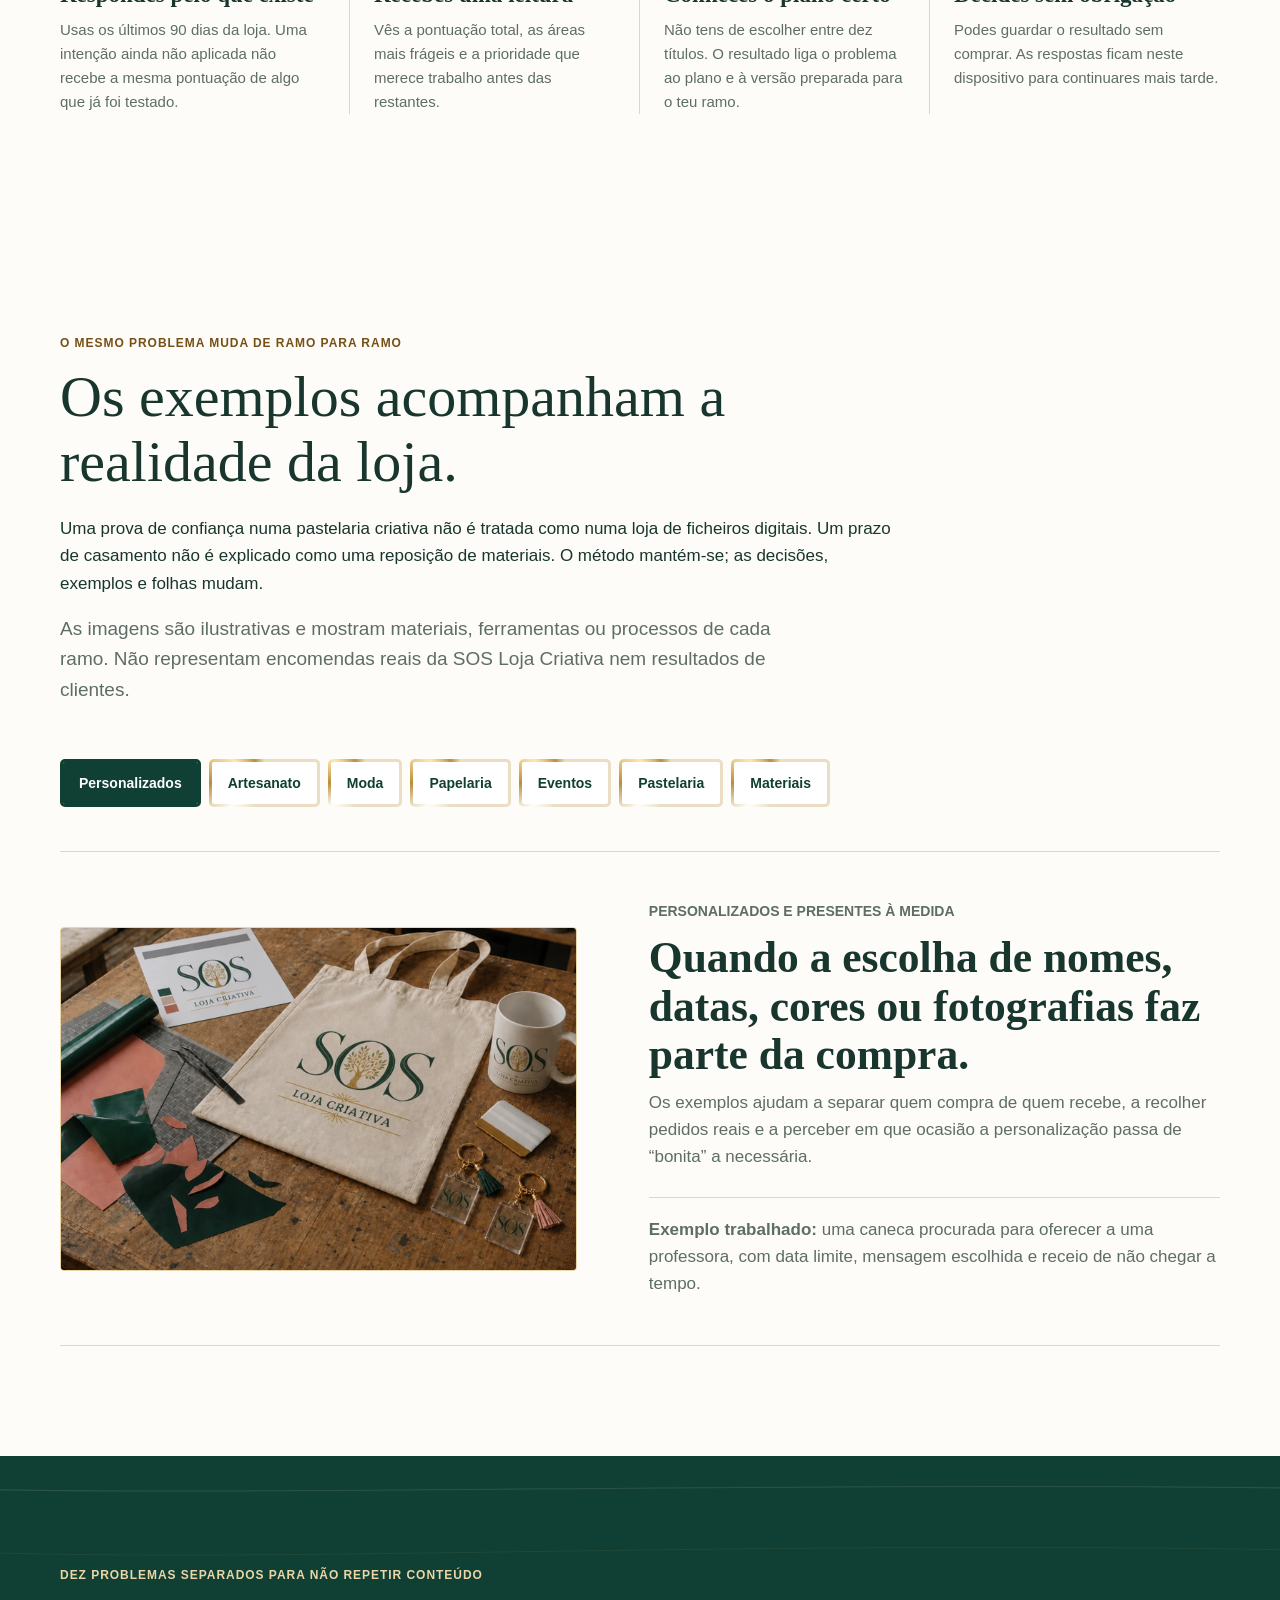
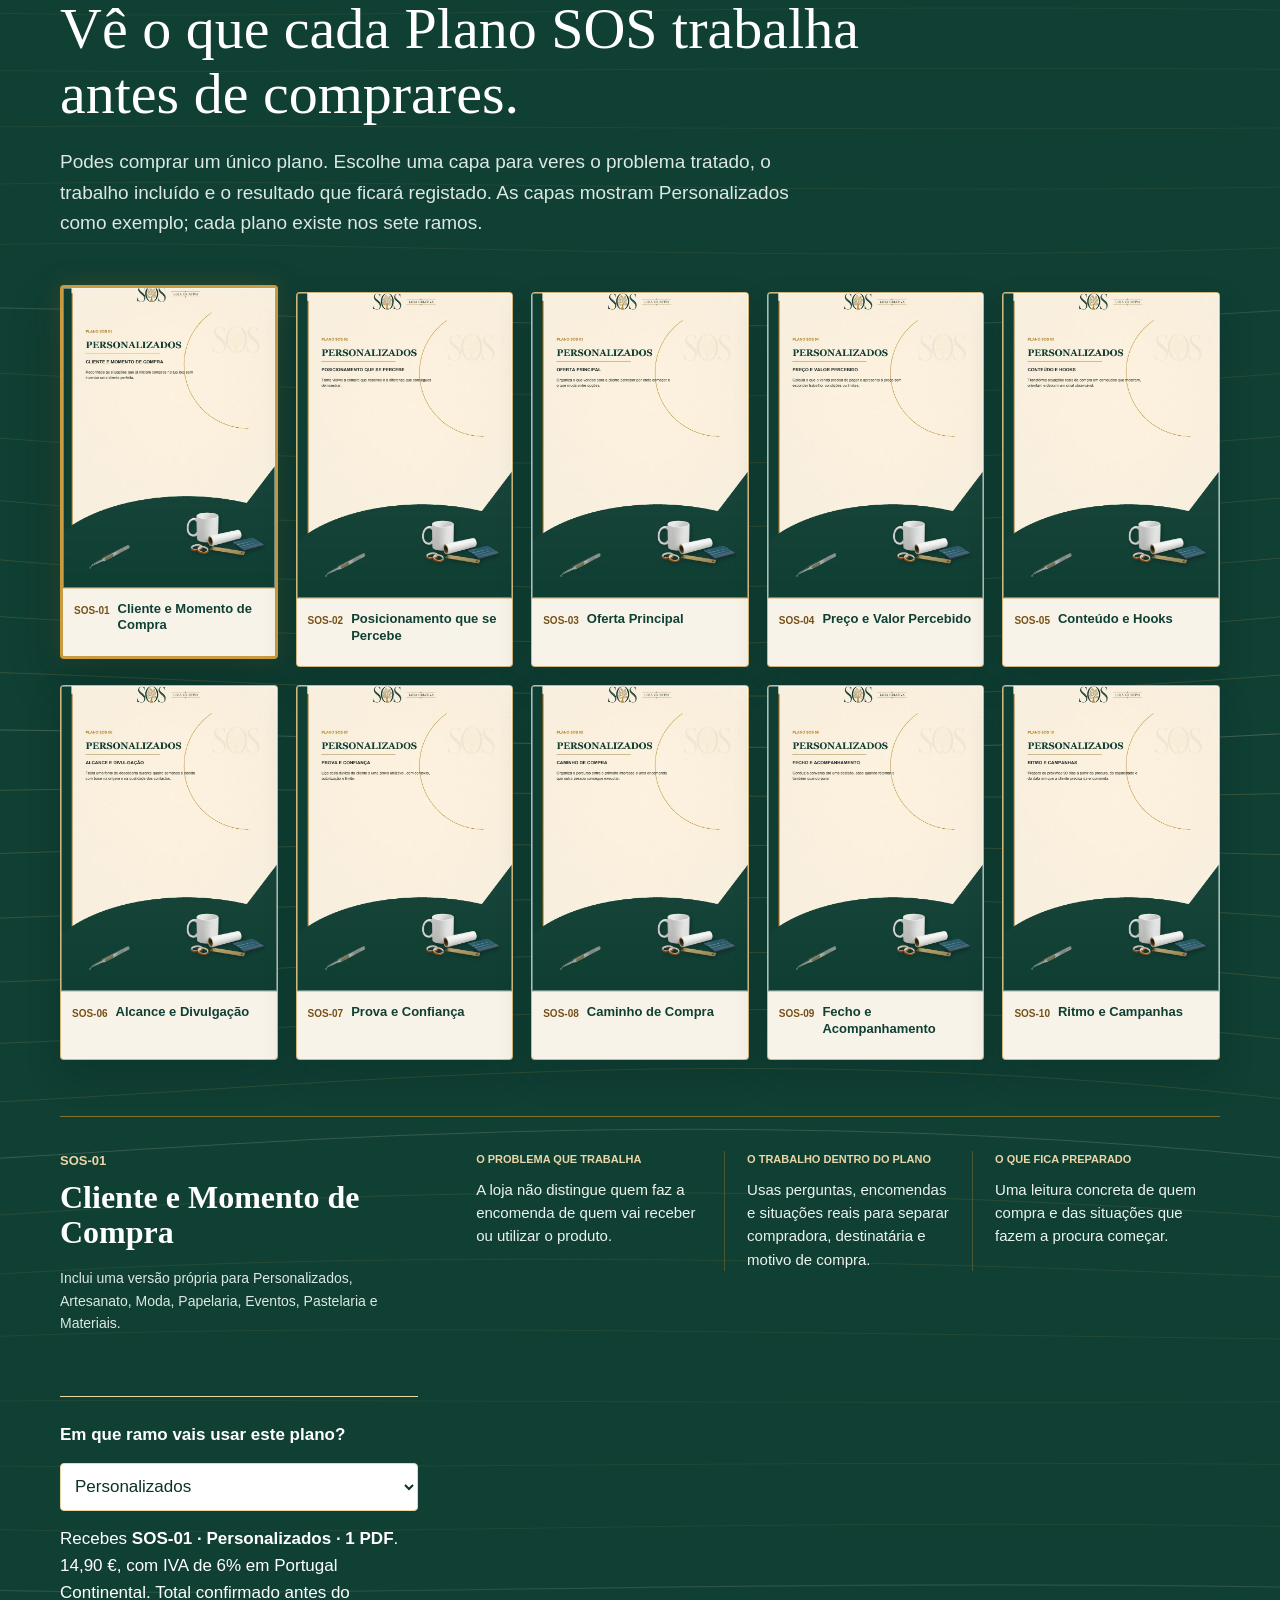
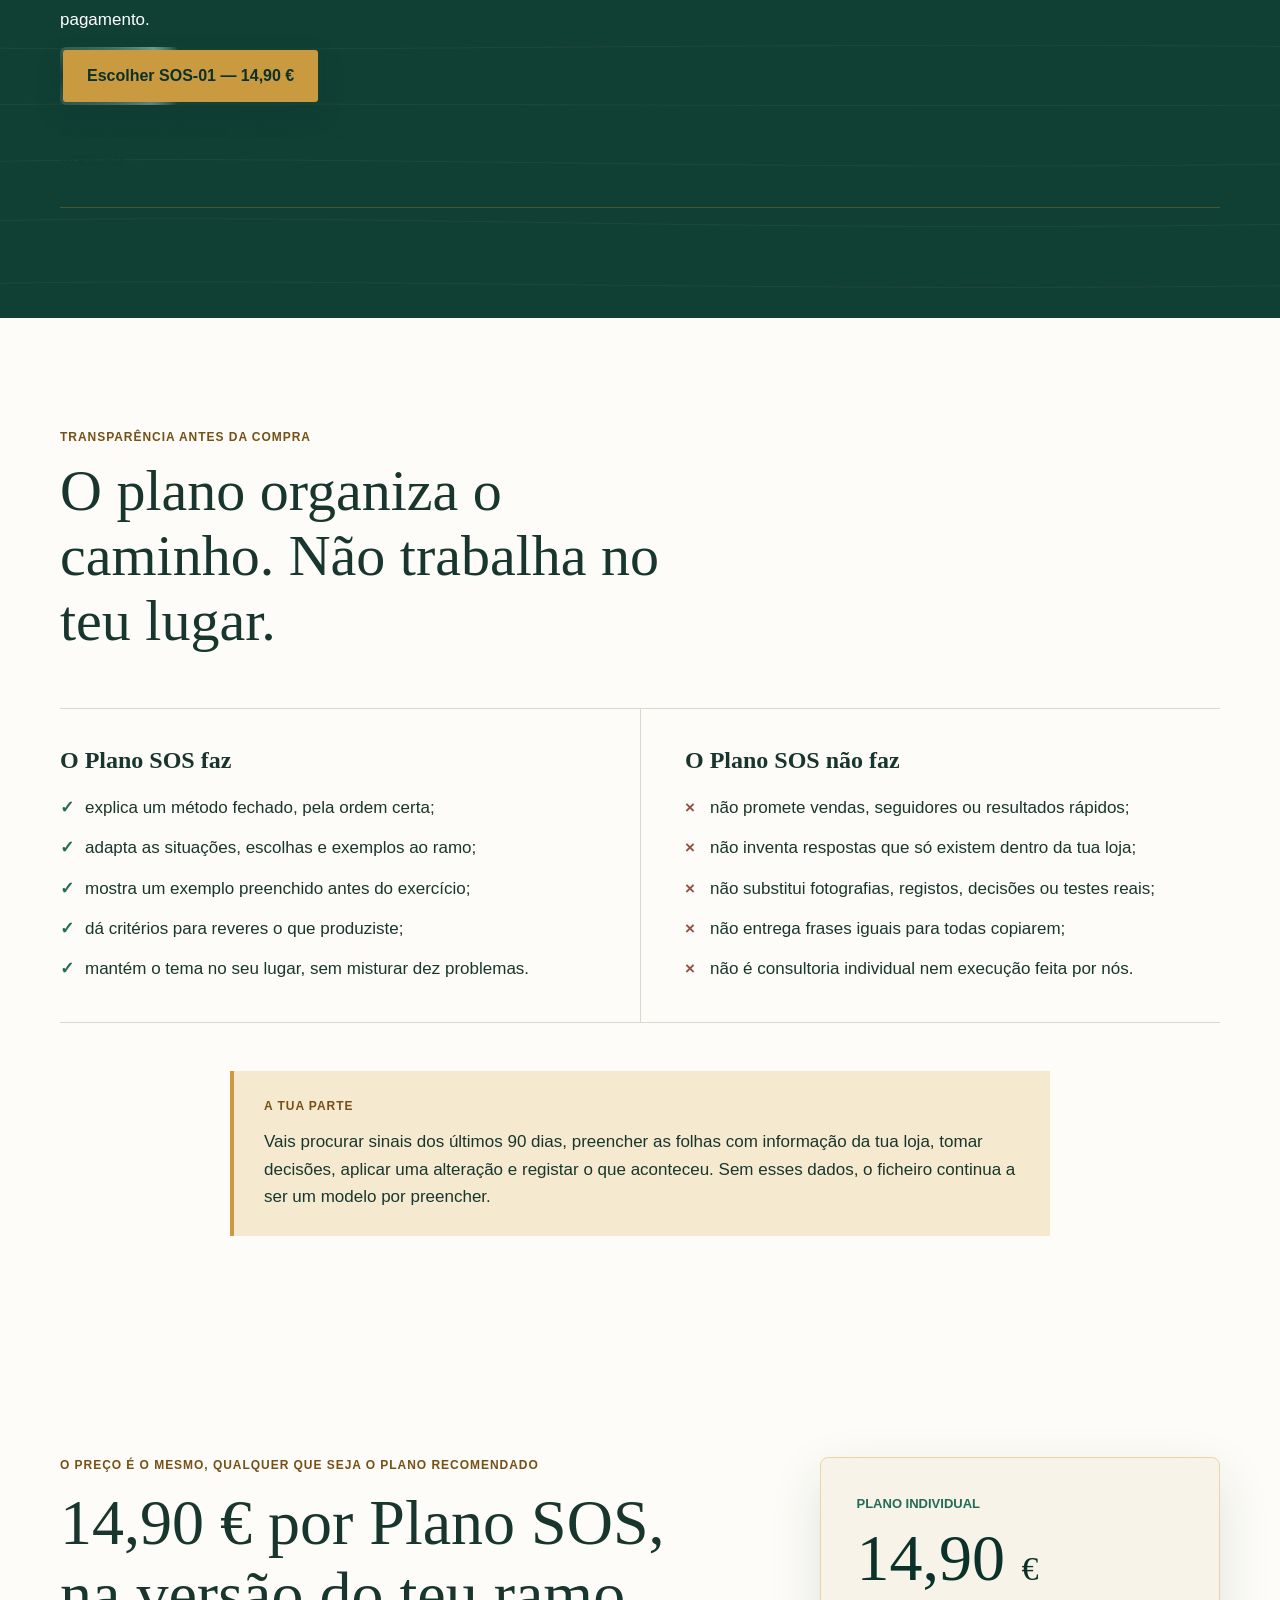
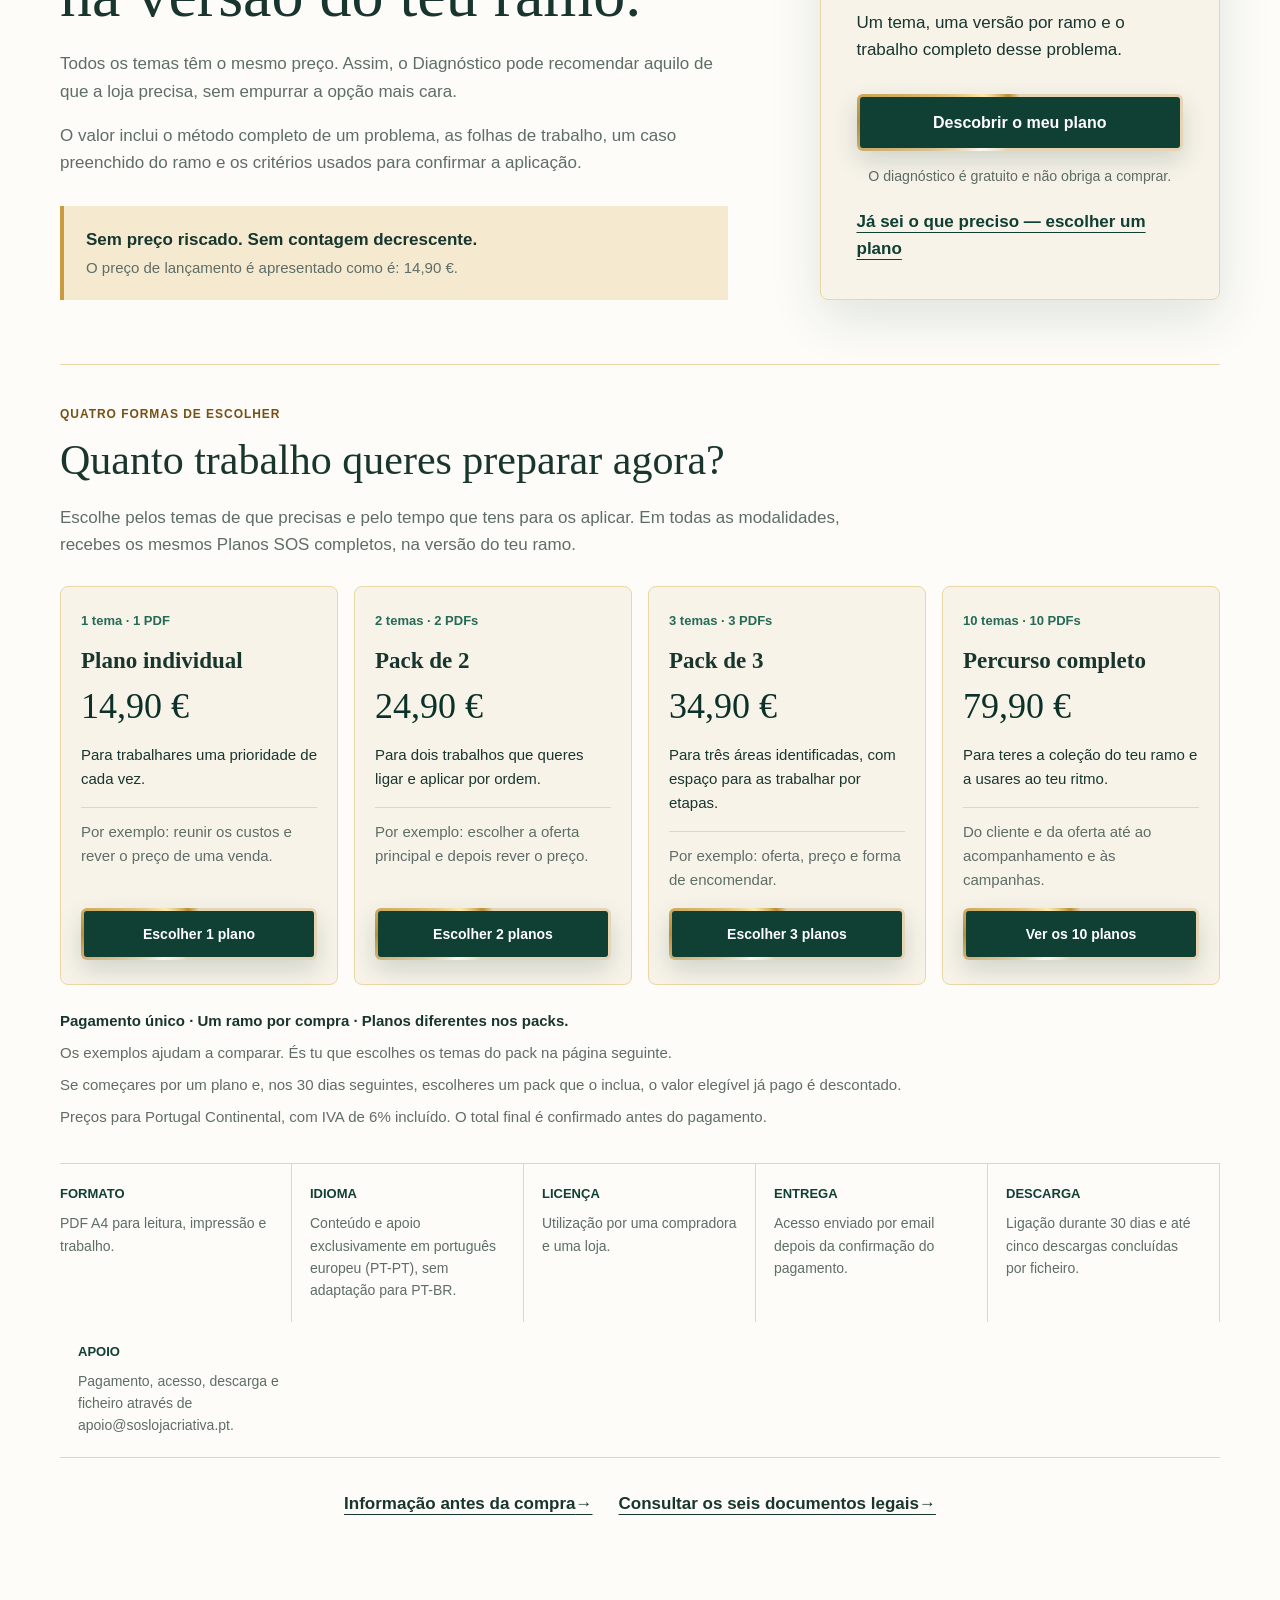
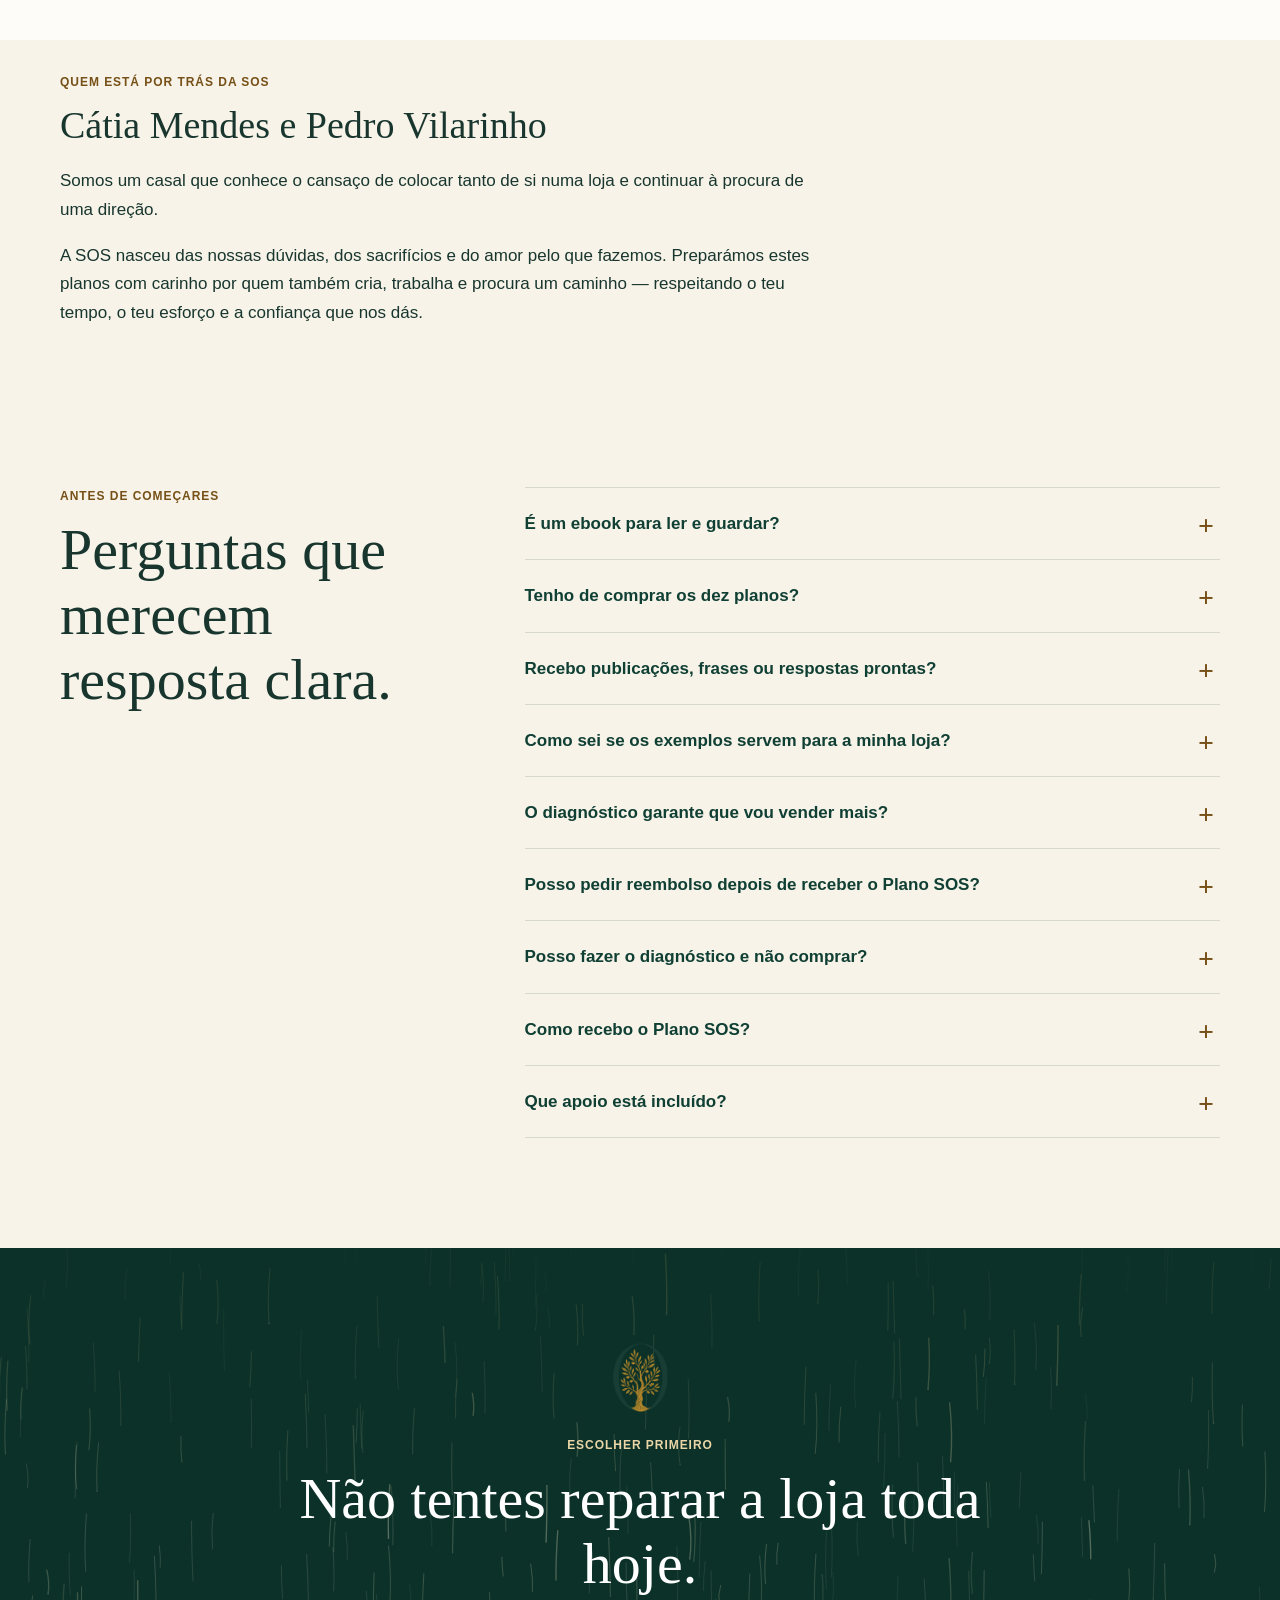
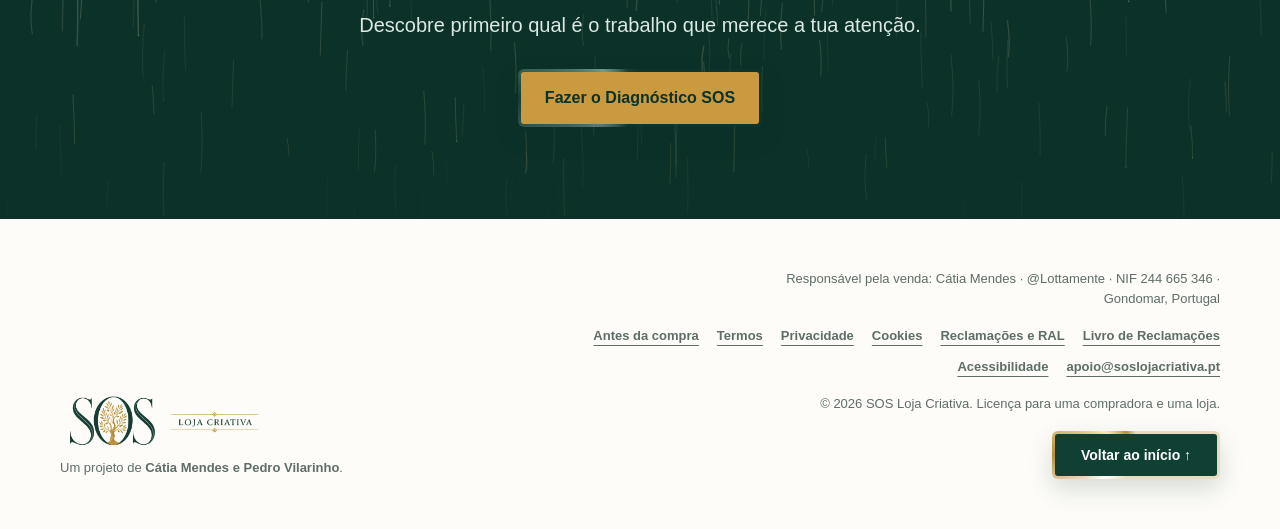
==== commit 4a18b2bf: "Keep original effects without added controls" ====
--- a/index.html
+++ b/index.html
@@ -20,9 +20,9 @@
   <title>SOS Loja Criativa | Descobre por onde começar a melhorar a tua loja</title>
   <link rel="canonical" href="https://soslojacriativa.pt/">
   <link rel="icon" type="image/png" href="assets/logo-icon.png">
-  <link rel="stylesheet" href="styles.css?v=20260912-efeitos-1">
-  <script src="app.js?v=20260912-efeitos-1" defer></script>
-  <script src="sos-motion.js?v=20260912-efeitos-1" defer></script>
+  <link rel="stylesheet" href="styles.css?v=20260912-efeitos-2">
+  <script src="app.js?v=20260912-efeitos-2" defer></script>
+  <script src="sos-motion.js?v=20260912-efeitos-2" defer></script>
 </head>
 <body>
   <a class="skip-link" href="#conteudo" data-focus-target>Saltar para o conteúdo</a>
@@ -502,8 +502,6 @@
     </div>
   </footer>
 
-  <button class="motion-toggle" type="button" data-motion-toggle hidden>Ativar efeitos</button>
-
   <a class="mobile-cta" href="diagnostico/index.html"><span class="mobile-cta-selection" hidden></span><span class="button-effect-label">Diagnóstico gratuito</span></a>
 </body>
 </html>
--- a/styles.css
+++ b/styles.css
@@ -2669,38 +2669,3 @@
   .mobile-cta.is-visible { display: flex; }
   .preview-reader-open .mobile-cta { display: none; }
 }
-
-/* O controlo mantém a preferência explícita da visitante nesta sessão. */
-.motion-toggle:not([hidden]) {
-  position: fixed;
-  z-index: 125;
-  left: 14px;
-  bottom: 14px;
-  display: inline-flex;
-  align-items: center;
-  gap: 8px;
-  min-height: 40px;
-  padding: 8px 13px;
-  border: 1px solid var(--line);
-  border-radius: 22px;
-  background: var(--paper);
-  color: var(--green-950);
-  font-size: 12px;
-  font-weight: 700;
-  box-shadow: 0 3px 14px rgba(11, 49, 41, .1);
-  cursor: pointer;
-}
-.motion-toggle::before { content: "▶"; font-size: 10px; }
-.motion-enabled .motion-toggle::before { content: "Ⅱ"; }
-@media (max-width: 760px) {
-  .motion-toggle:not([hidden]) { bottom: calc(80px + env(safe-area-inset-bottom, 0px)); }
-}
-html.motion-paused { scroll-behavior: auto; }
-html.motion-paused *,
-html.motion-paused *::before,
-html.motion-paused *::after {
-  animation-duration: 0.01ms !important;
-  animation-iteration-count: 1 !important;
-  animation-play-state: paused !important;
-  transition-duration: 0.01ms !important;
-}
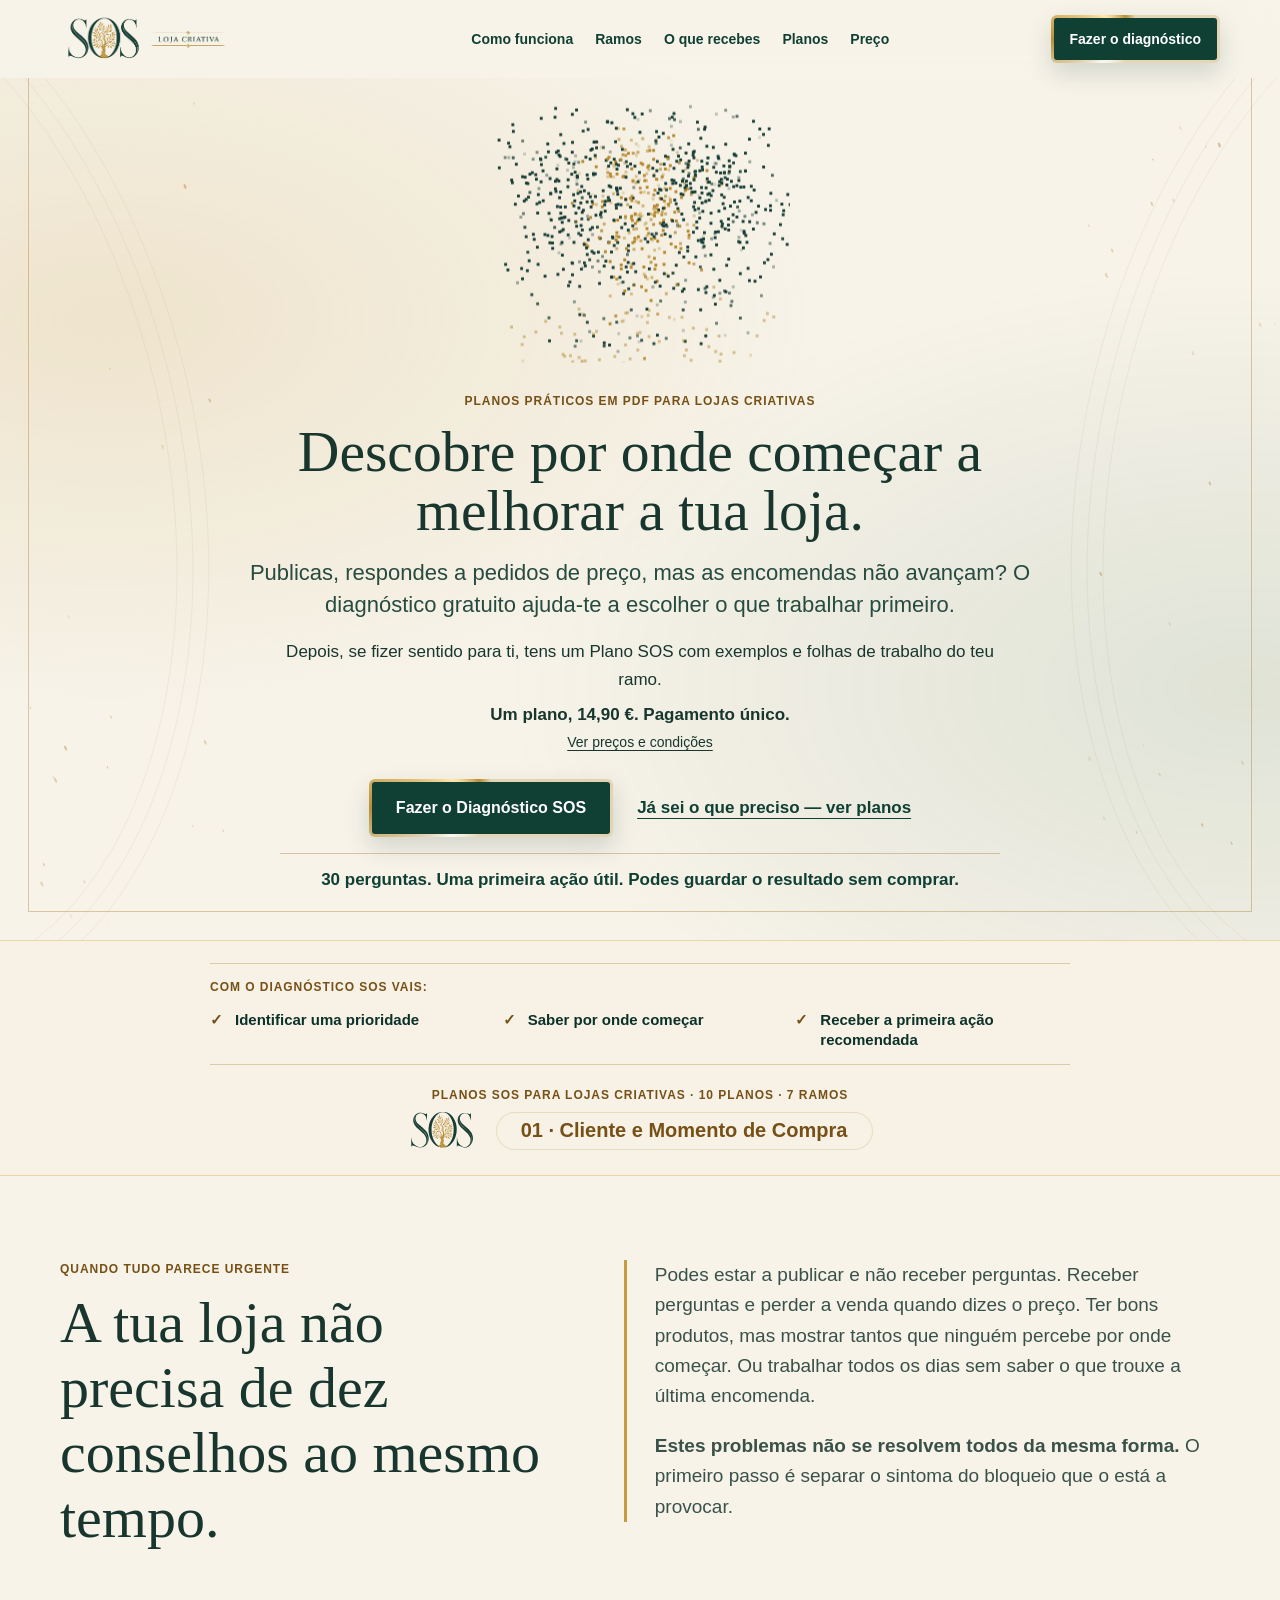
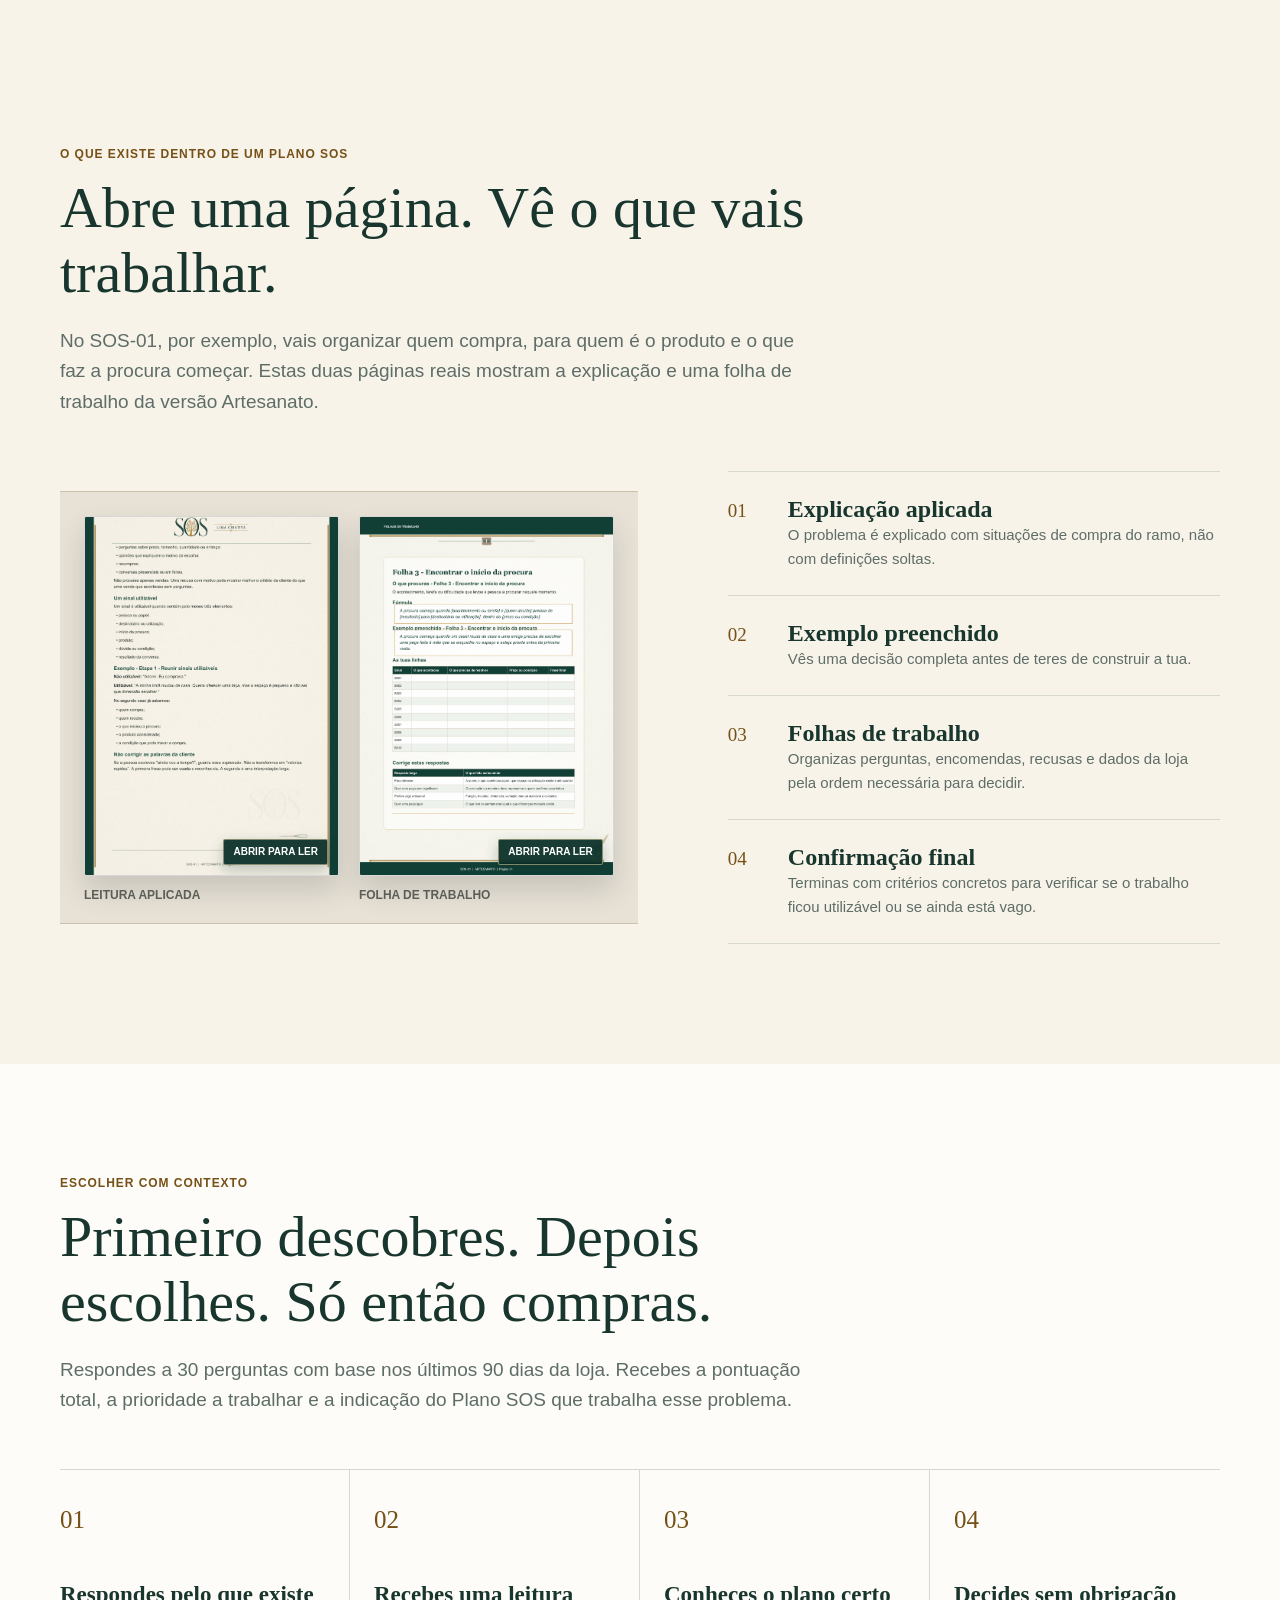
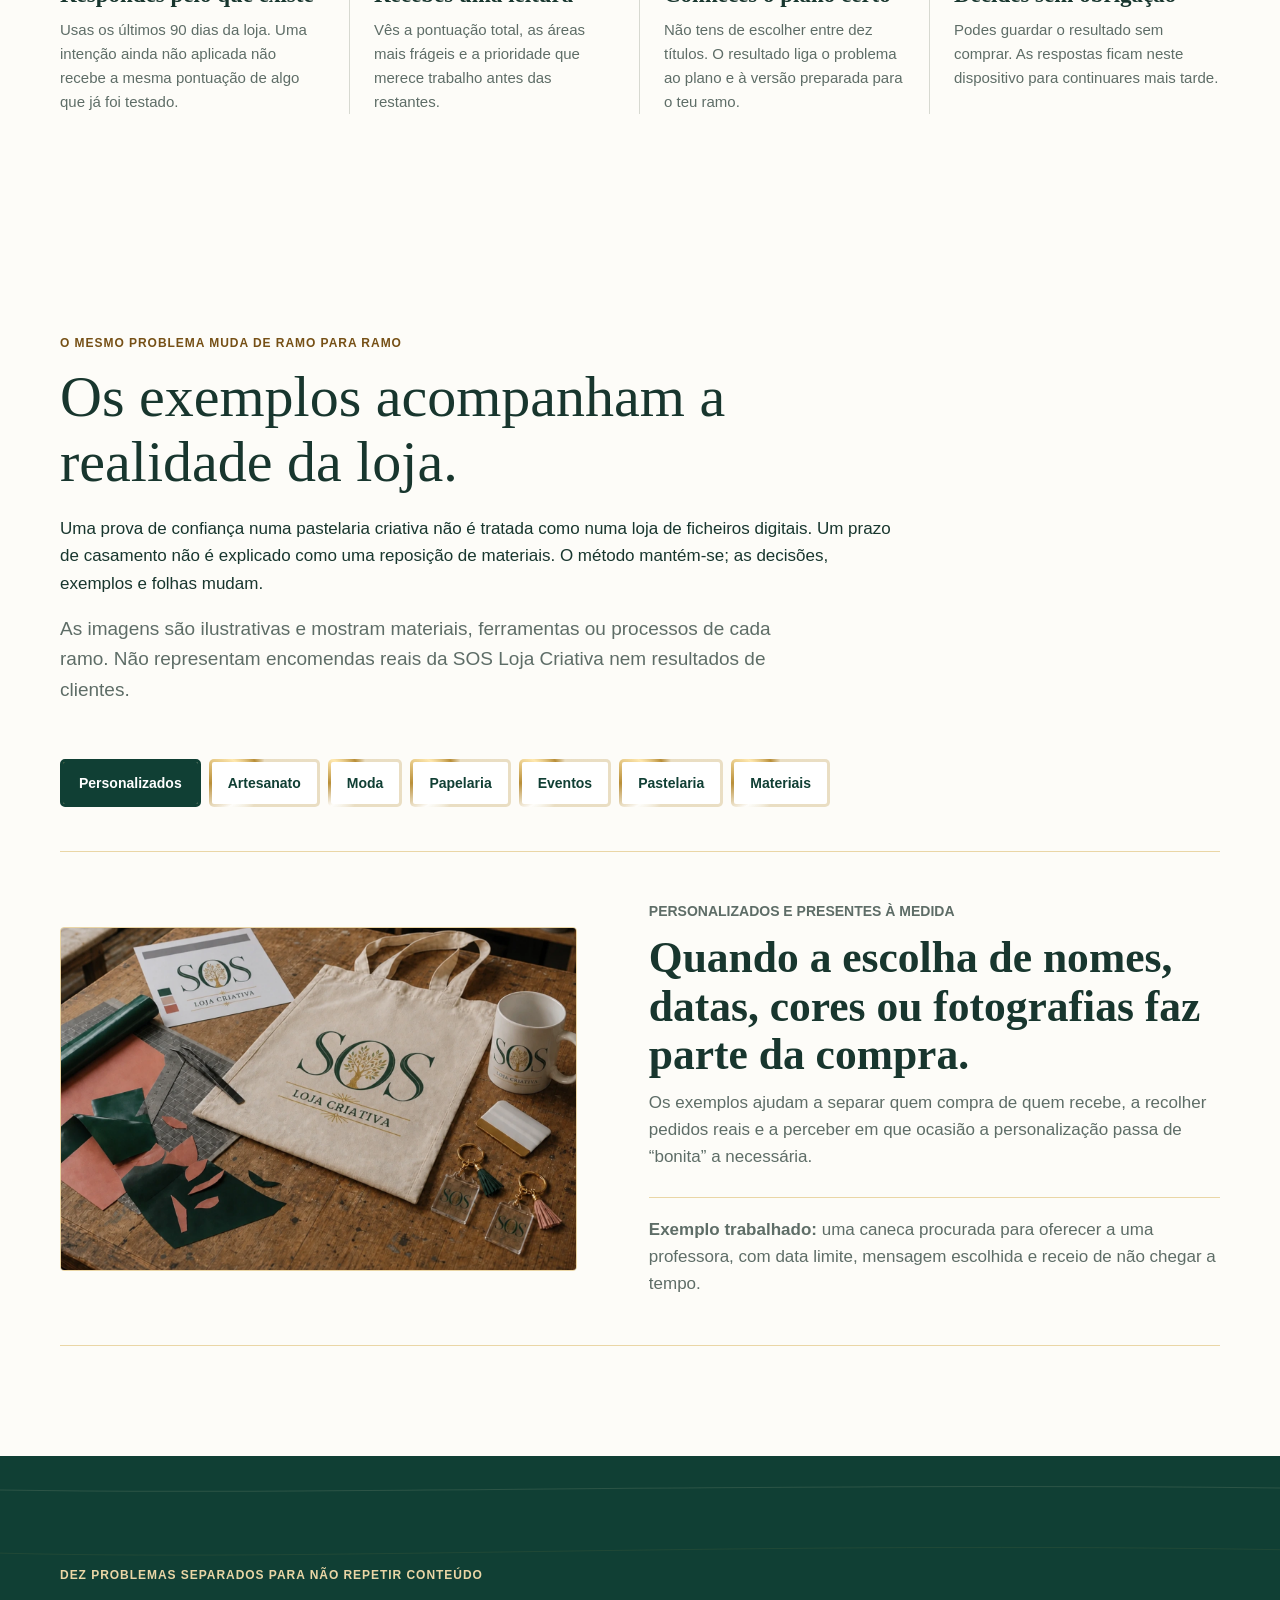
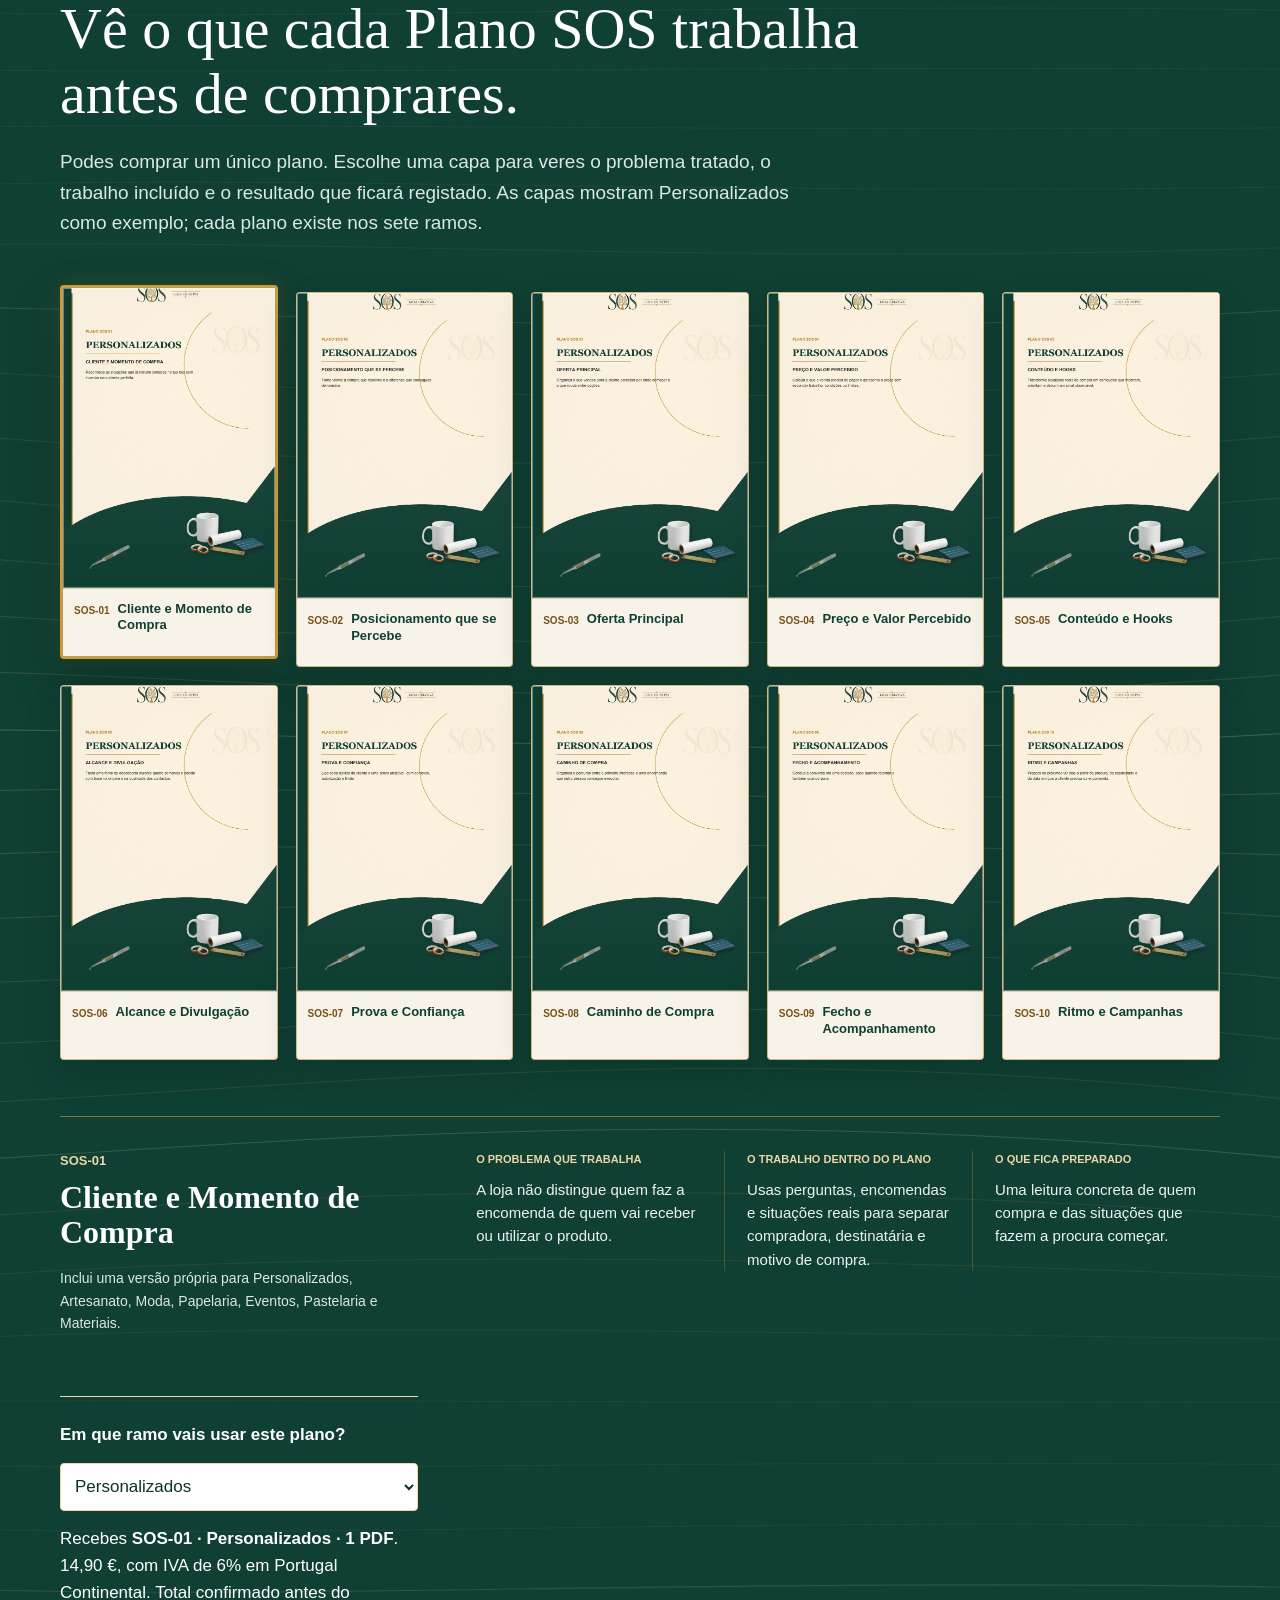
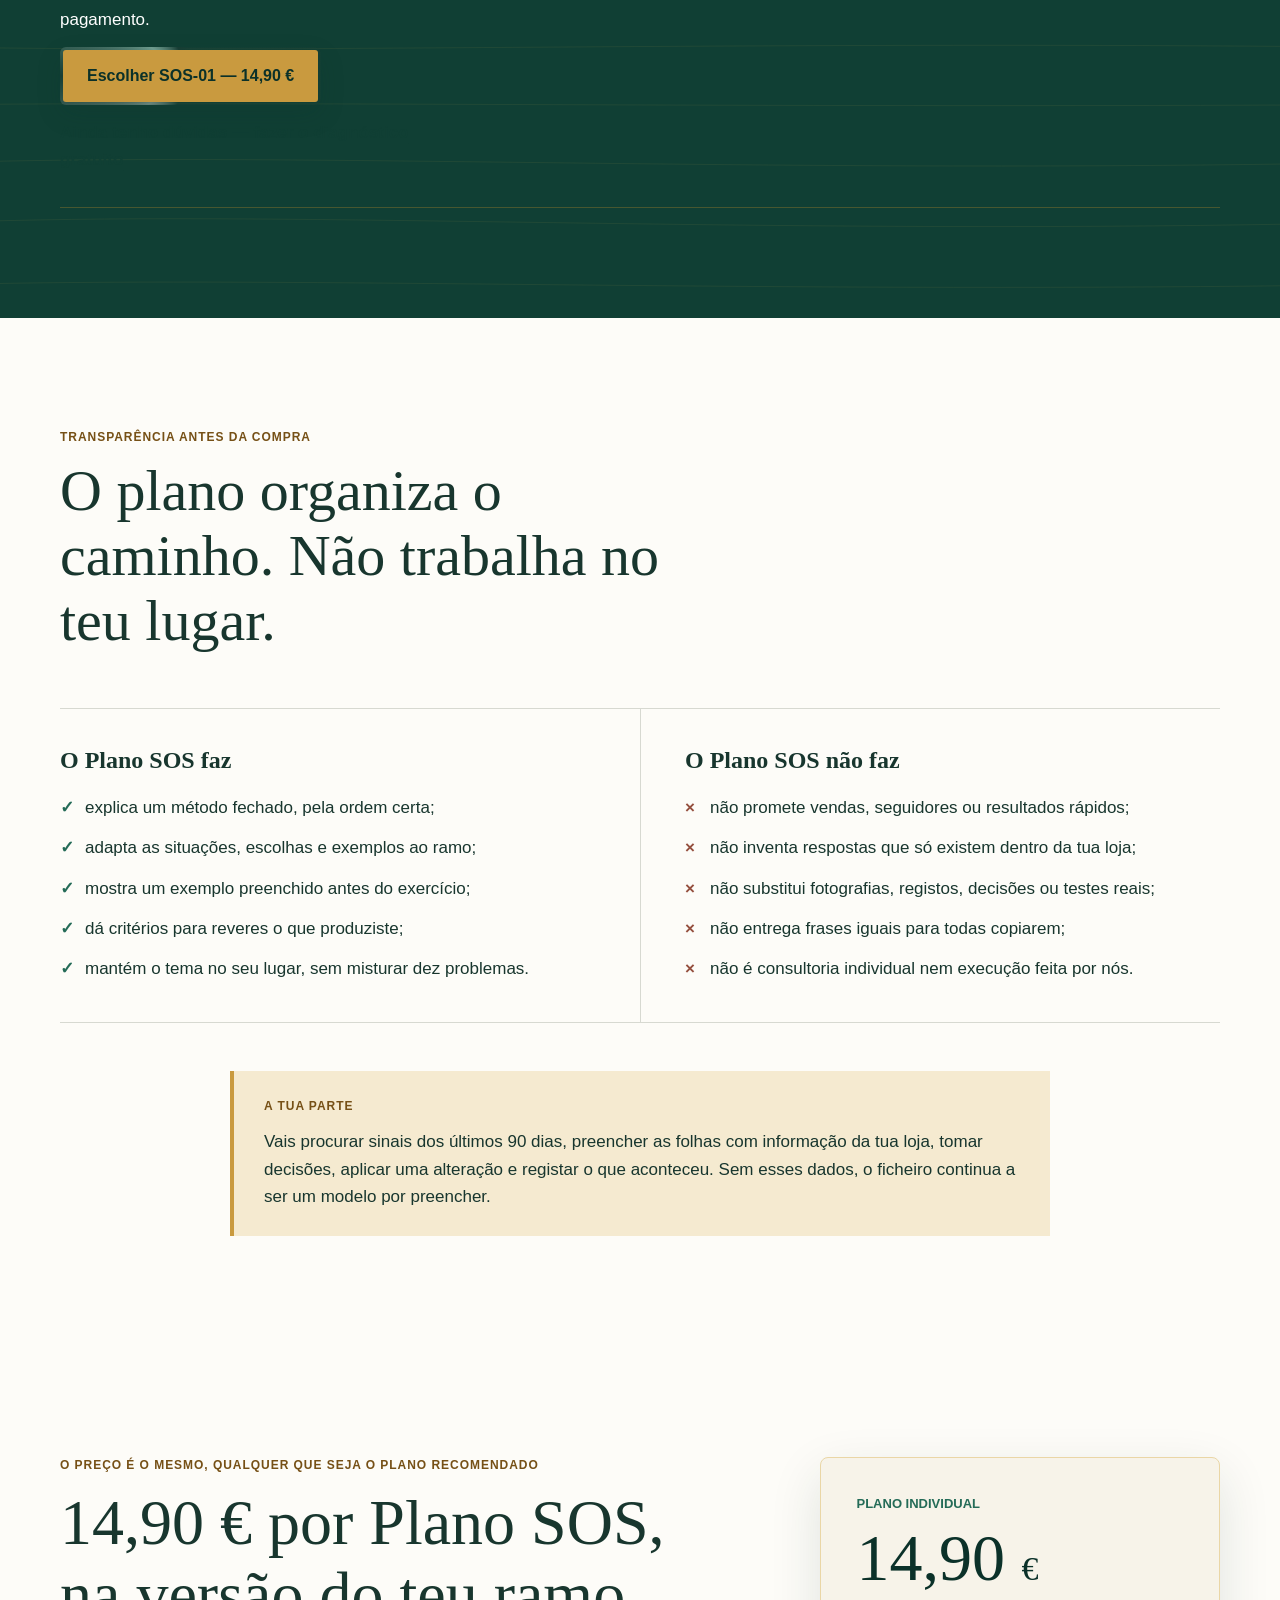
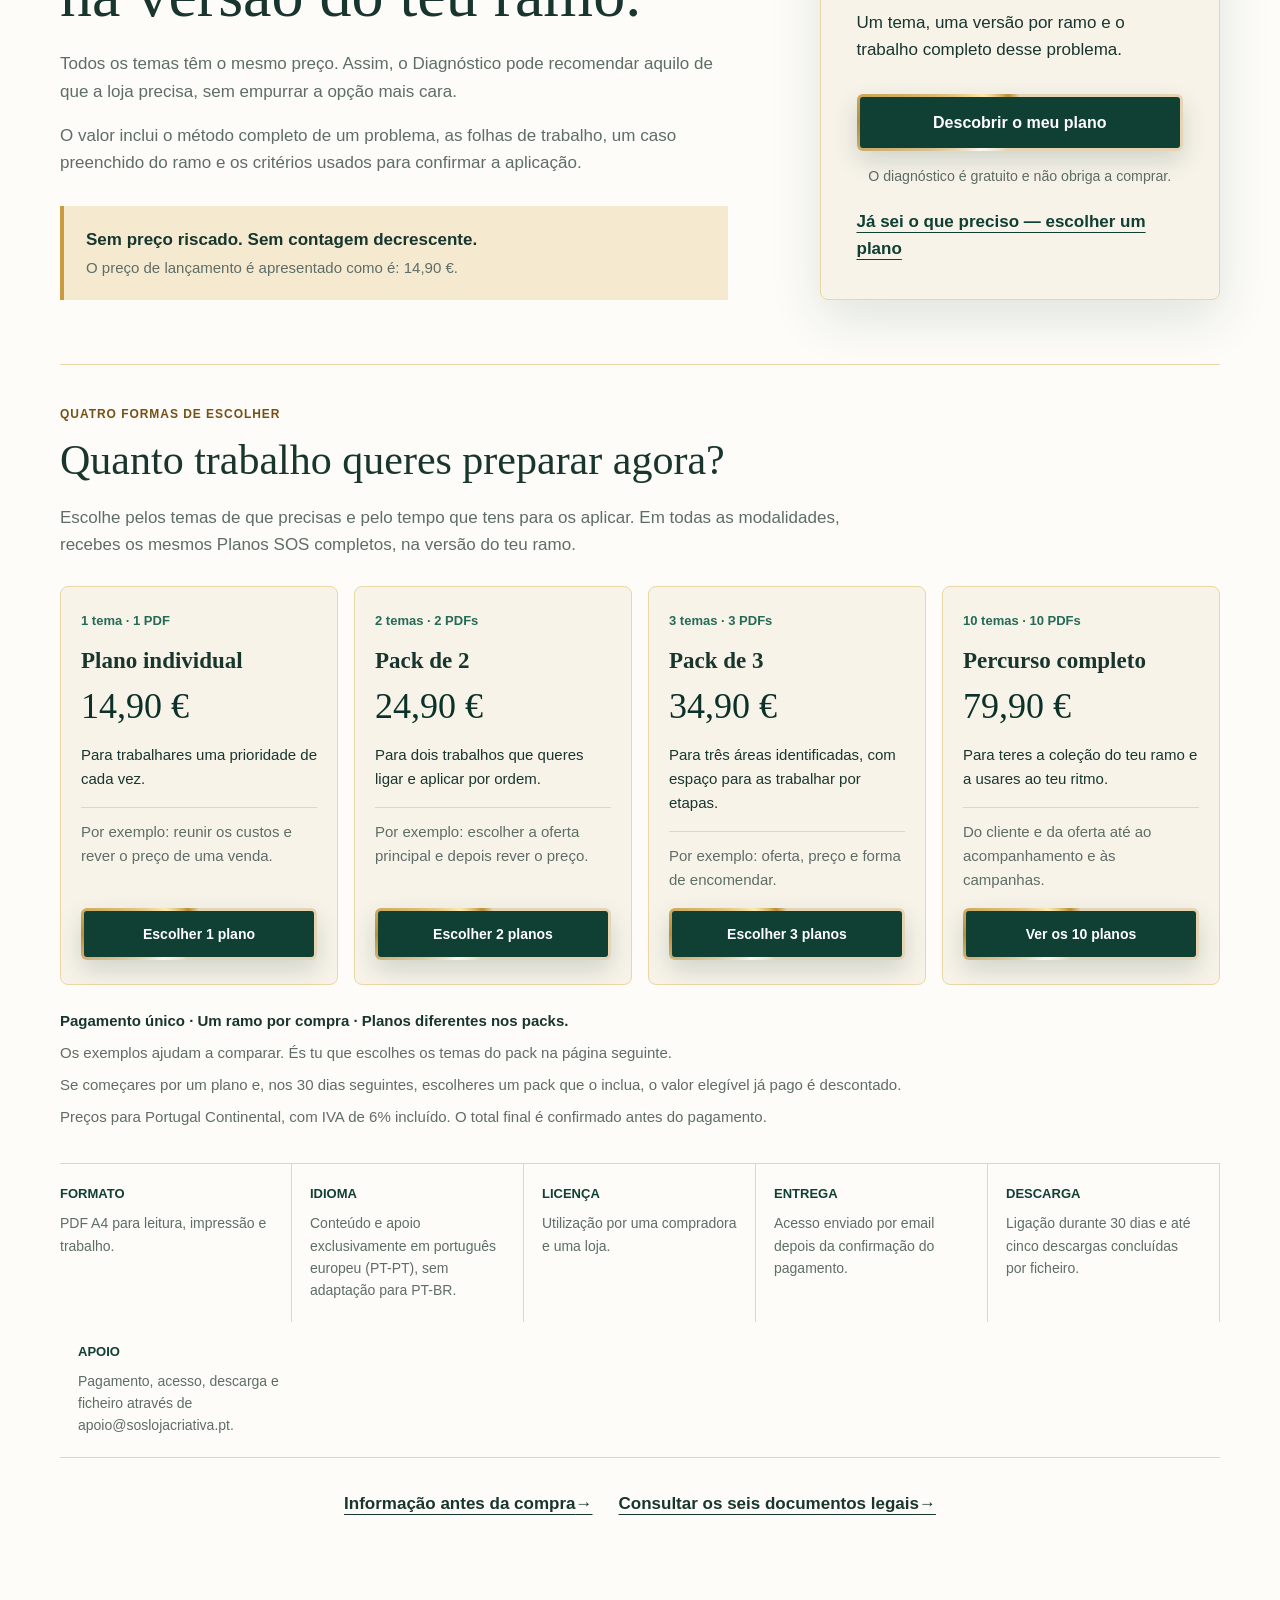
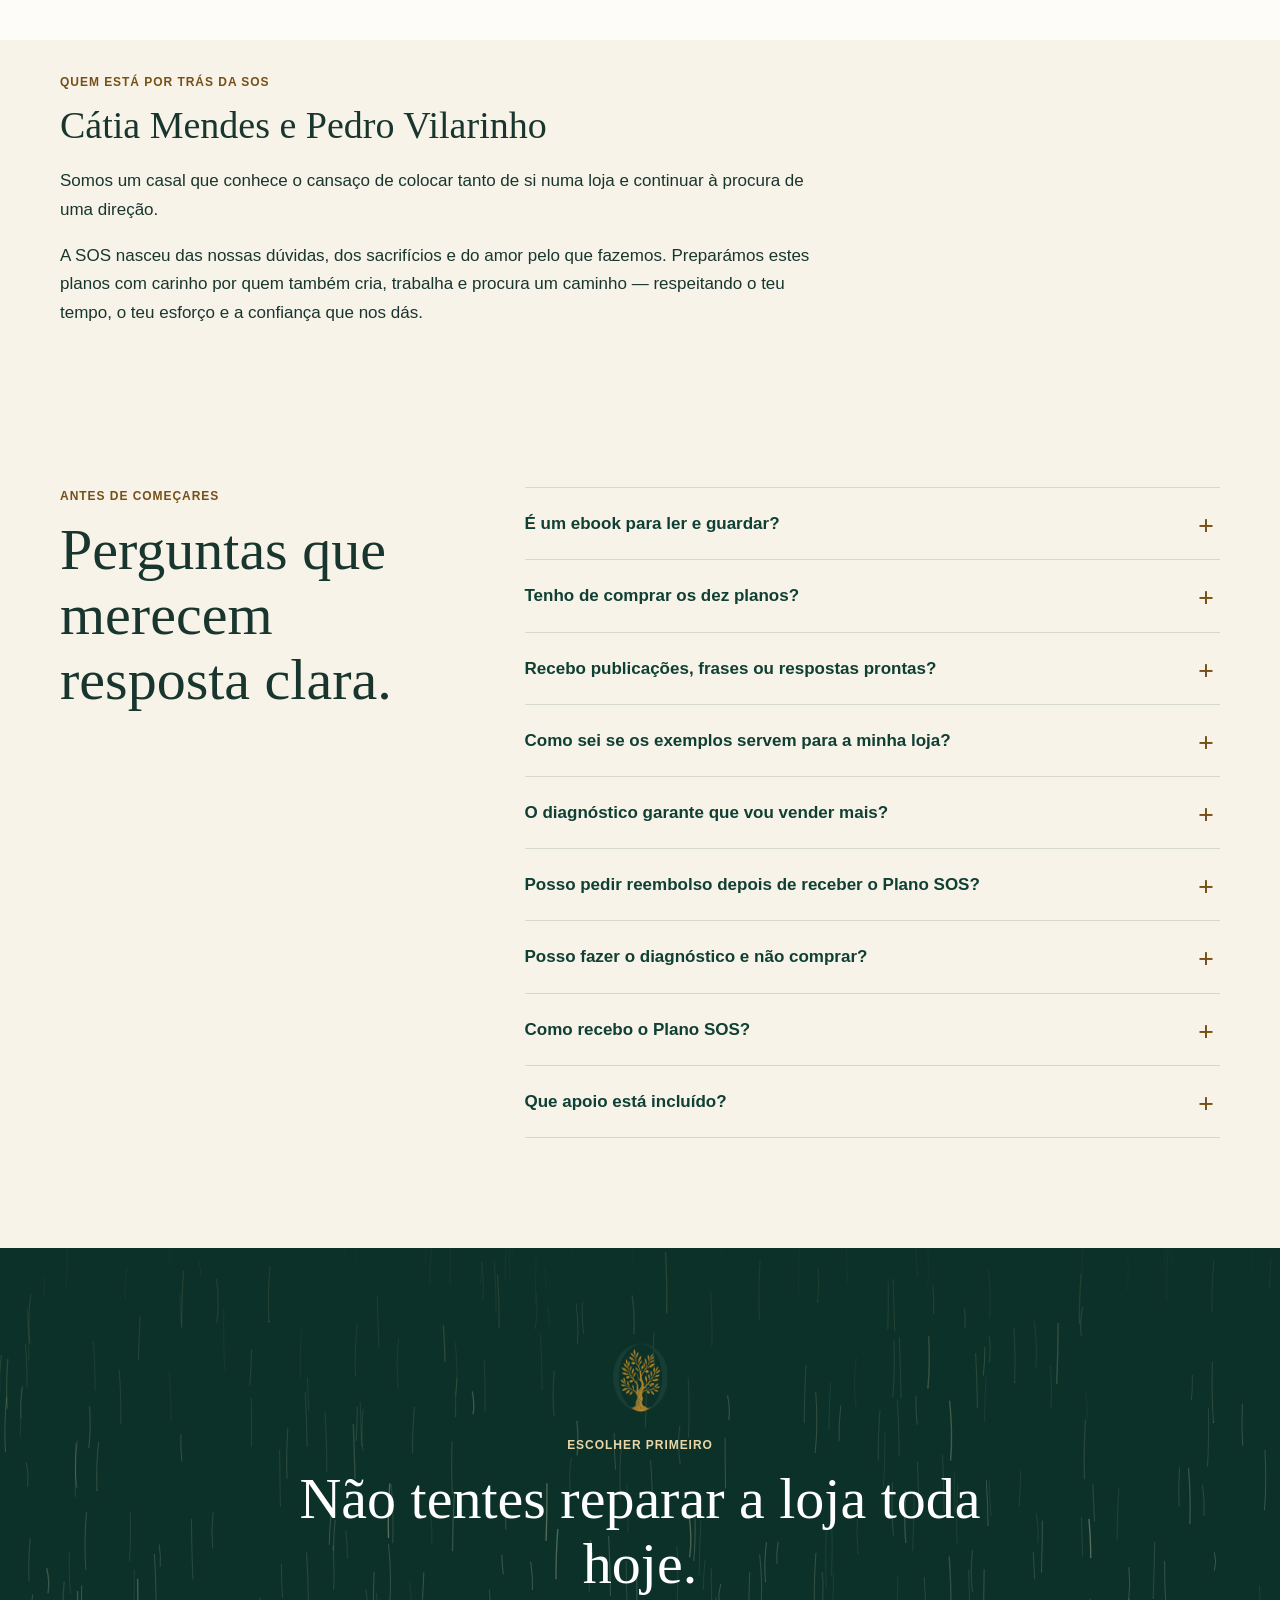
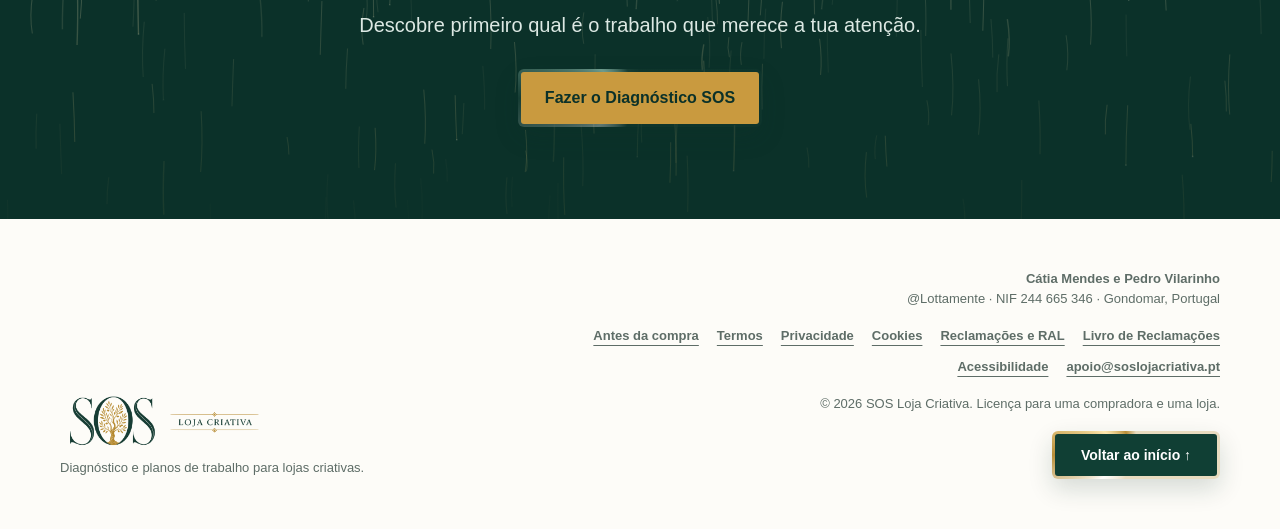
==== commit 11479597: "Show both names together without extra labels" ====
--- a/index.html
+++ b/index.html
@@ -483,10 +483,10 @@
   <footer class="site-footer">
     <div>
       <img src="assets/logo-horizontal.png" alt="SOS Loja Criativa">
-      <p>Um projeto de <strong>Cátia Mendes e Pedro Vilarinho</strong>.</p>
+      <p>Diagnóstico e planos de trabalho para lojas criativas.</p>
     </div>
     <div class="footer-meta">
-      <p>Responsável pela venda: Cátia Mendes · @Lottamente · NIF 244 665 346 · Gondomar, Portugal</p>
+      <p><strong>Cátia Mendes e Pedro Vilarinho</strong><br>@Lottamente · NIF 244 665 346 · Gondomar, Portugal</p>
       <nav class="footer-links" aria-label="Informação legal e apoio">
         <a href="legal/informacao-antes-da-compra.html">Antes da compra</a>
         <a href="legal/termos-e-condicoes.html">Termos</a>
